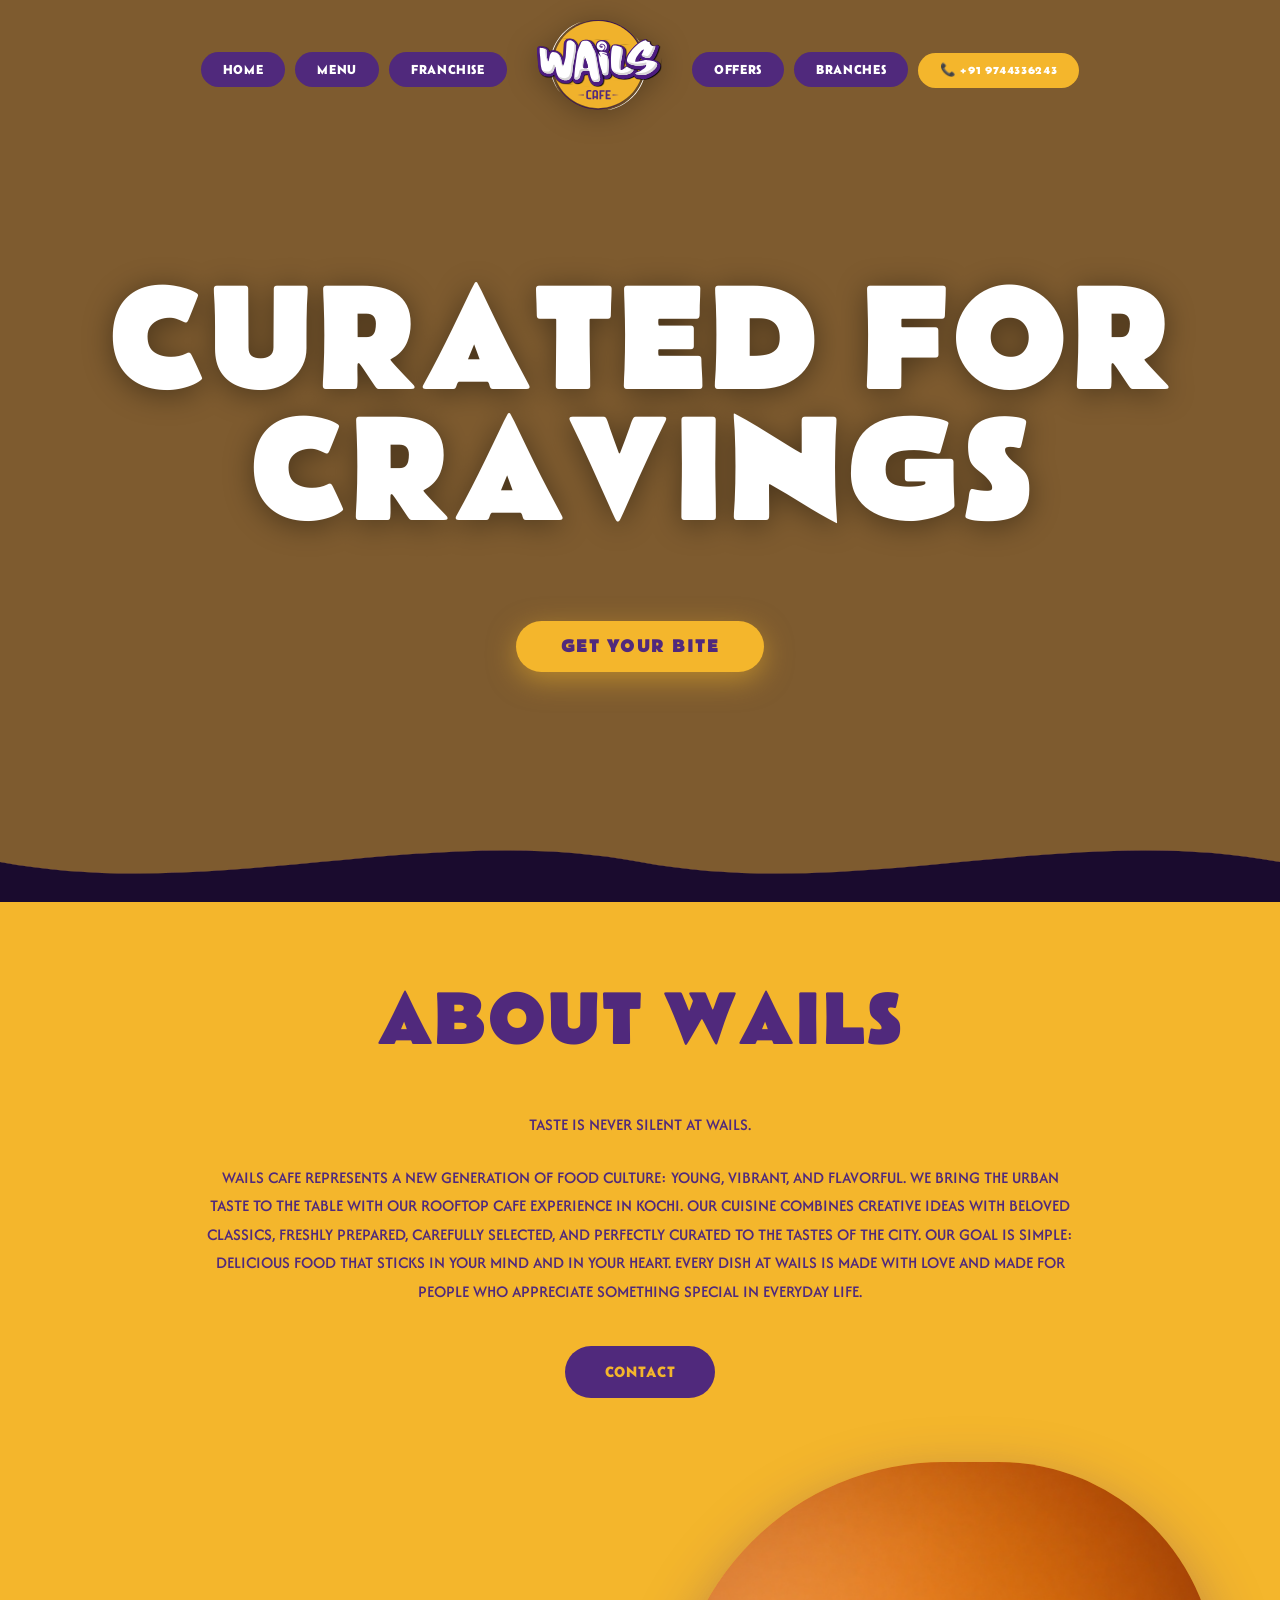
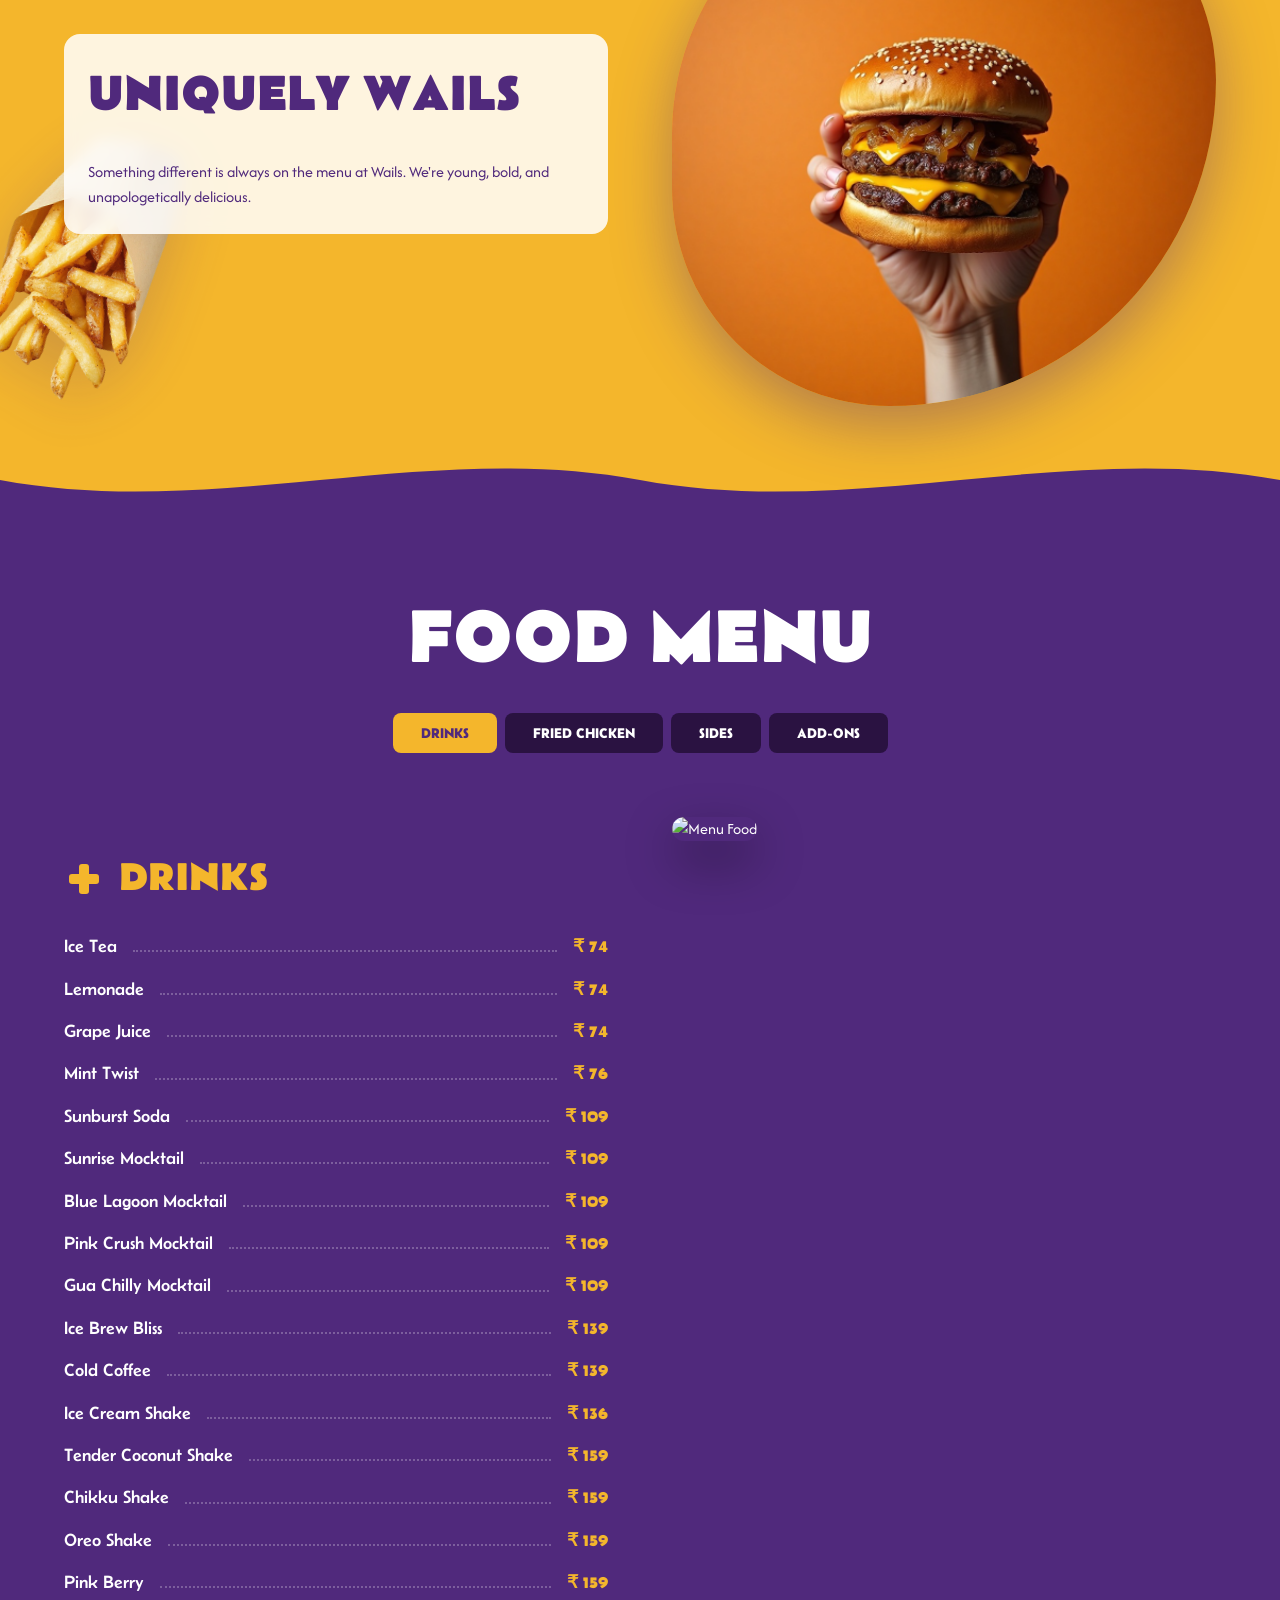
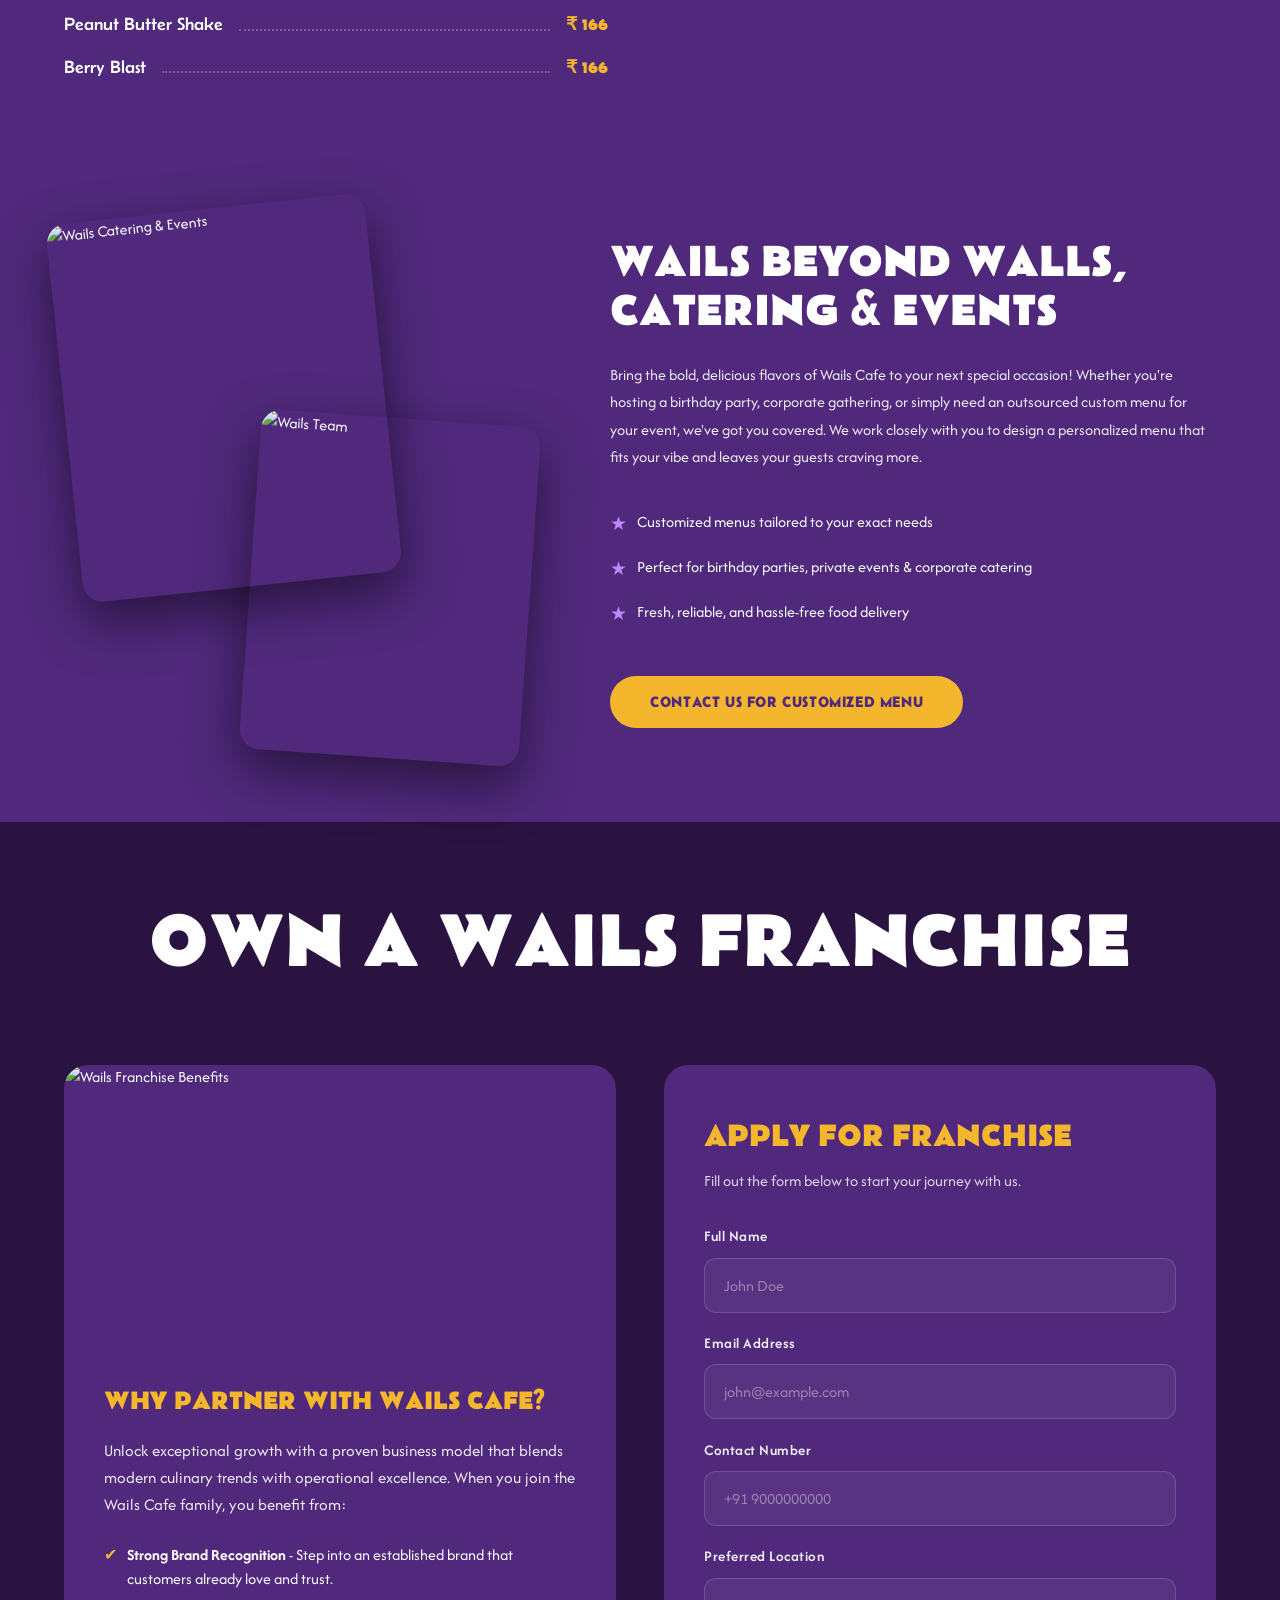
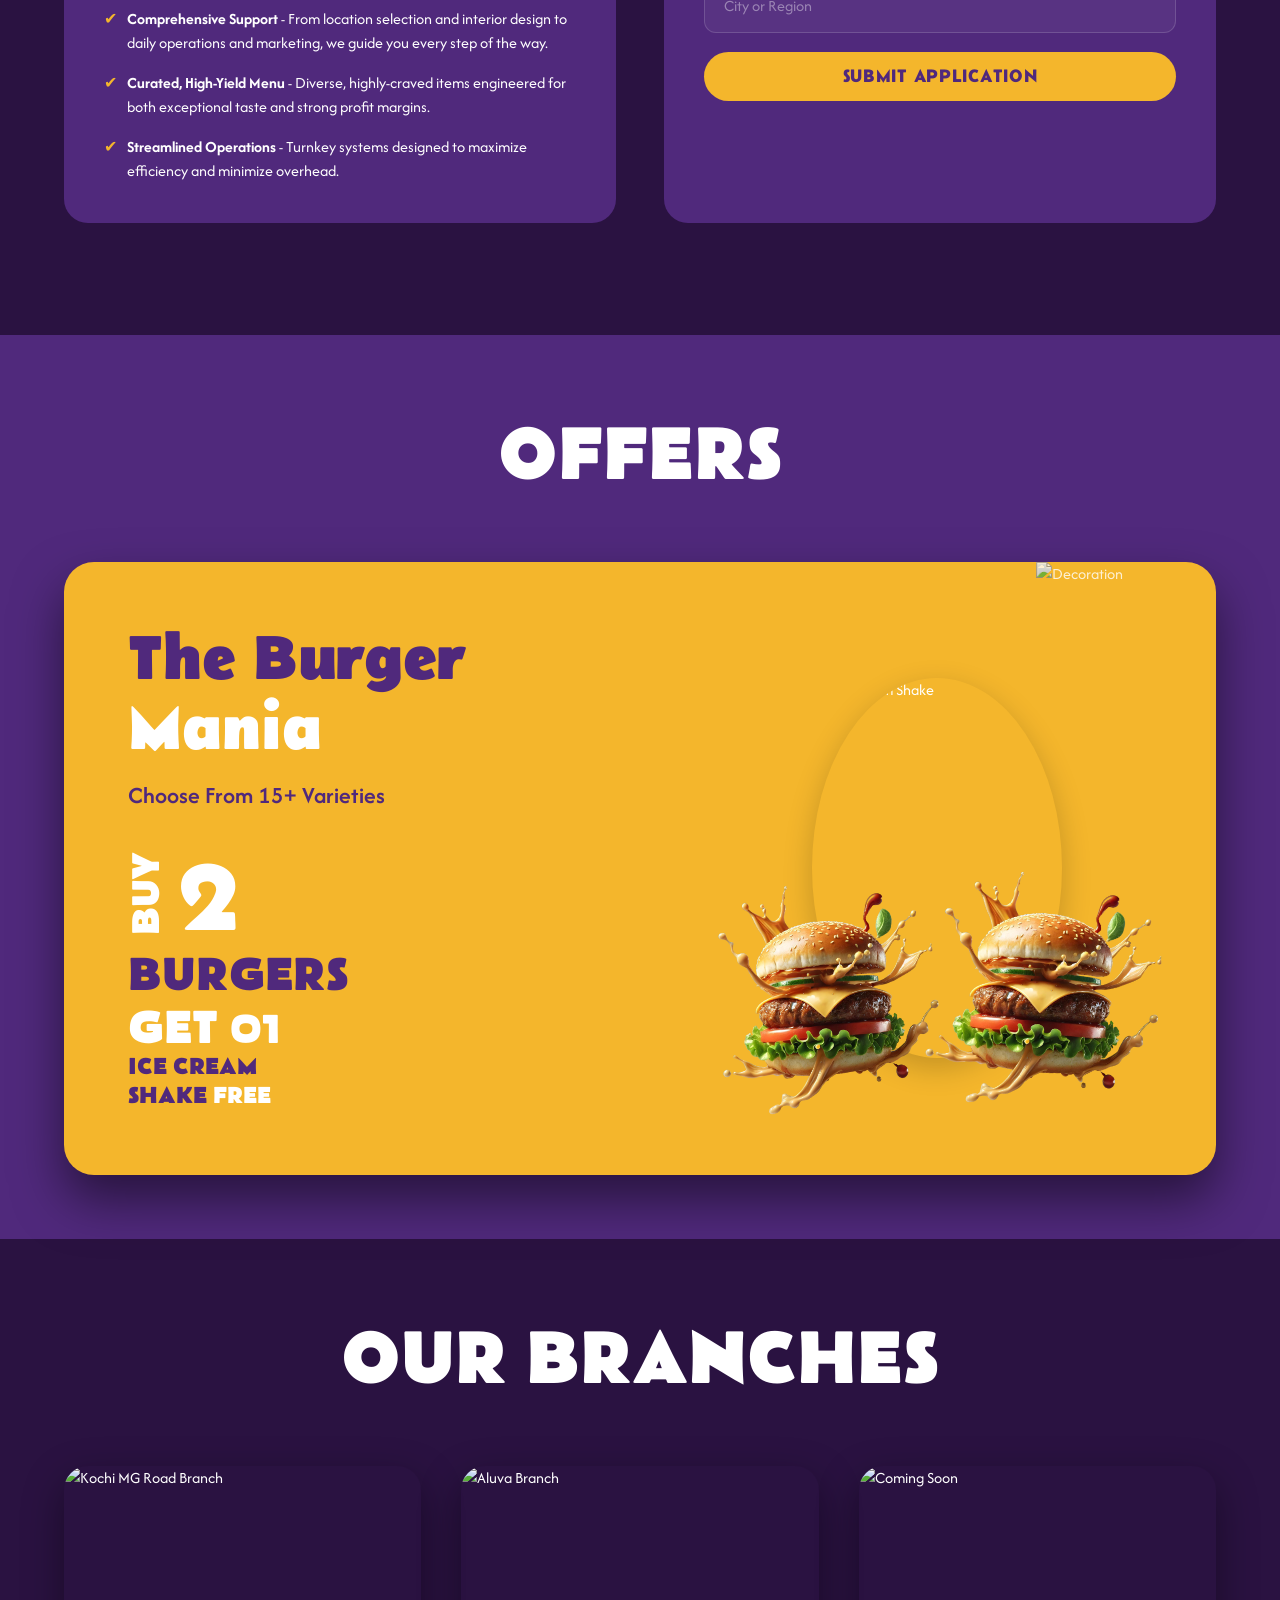
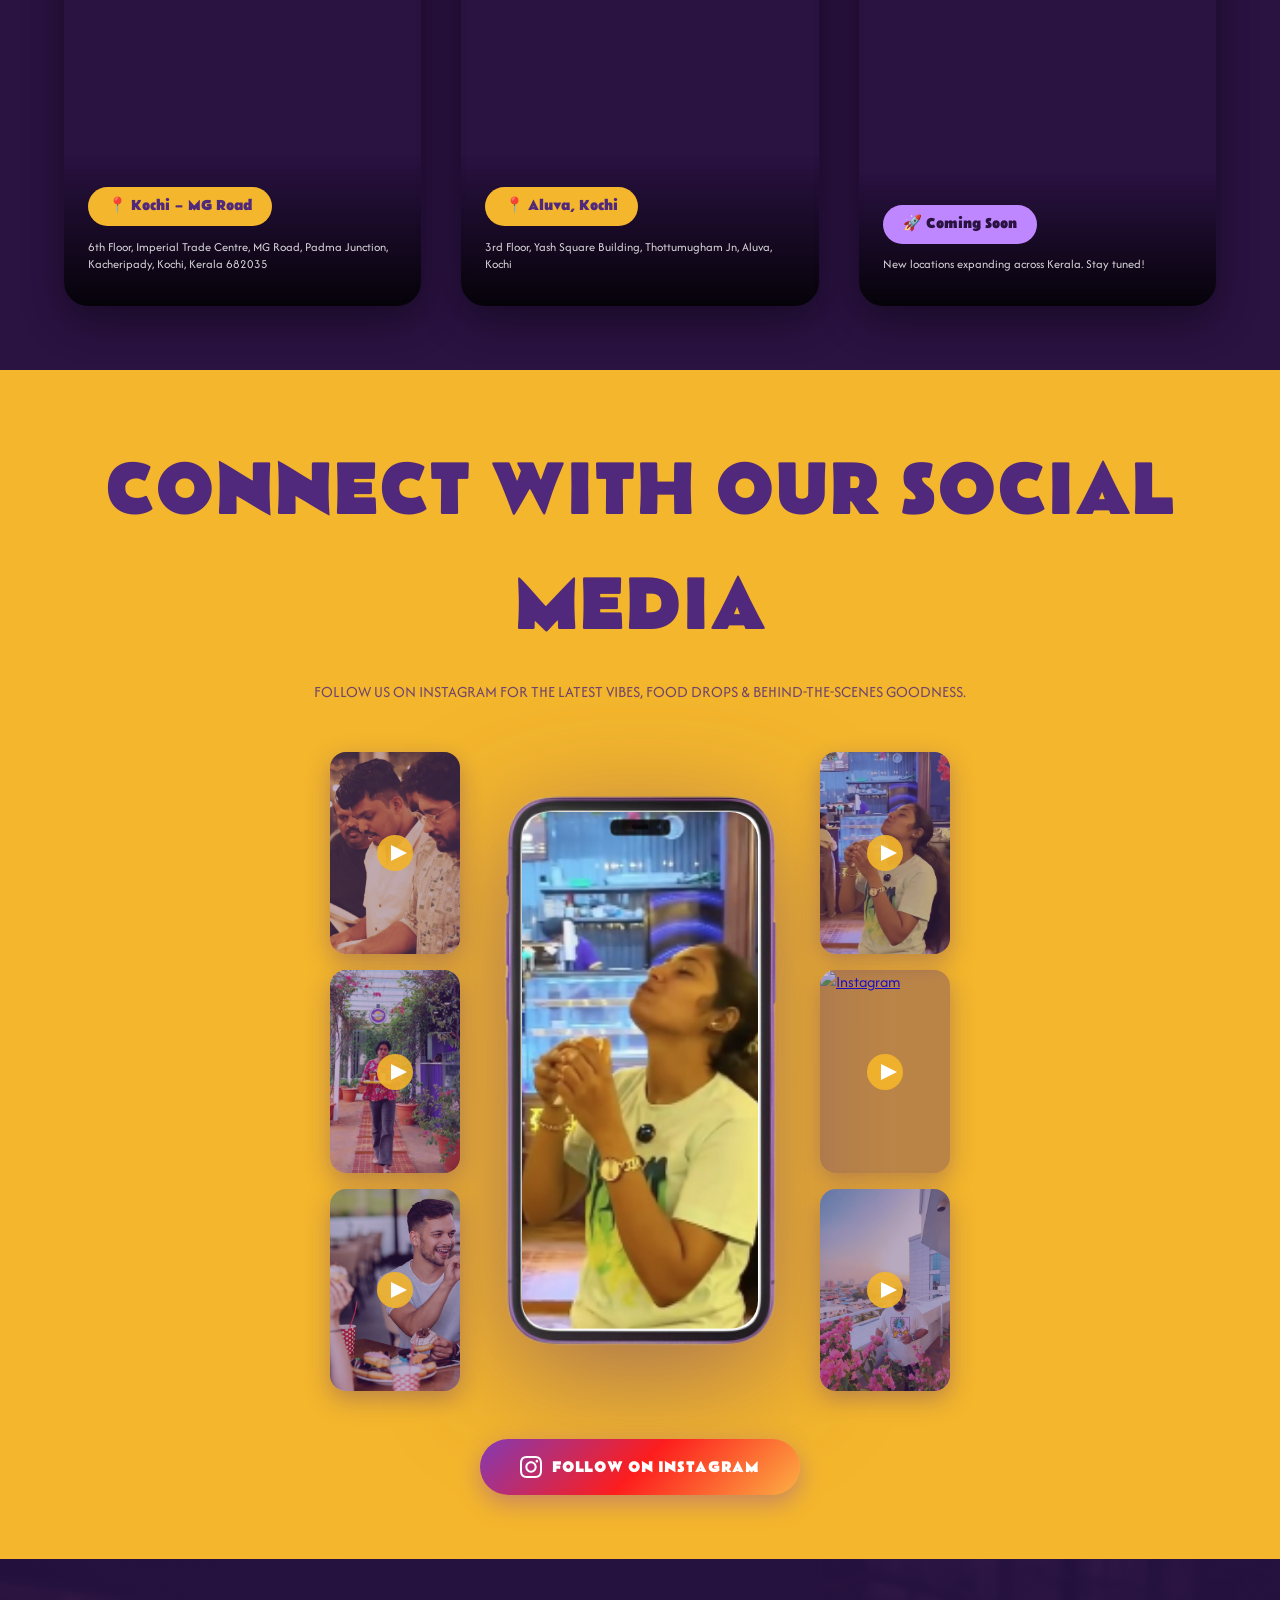
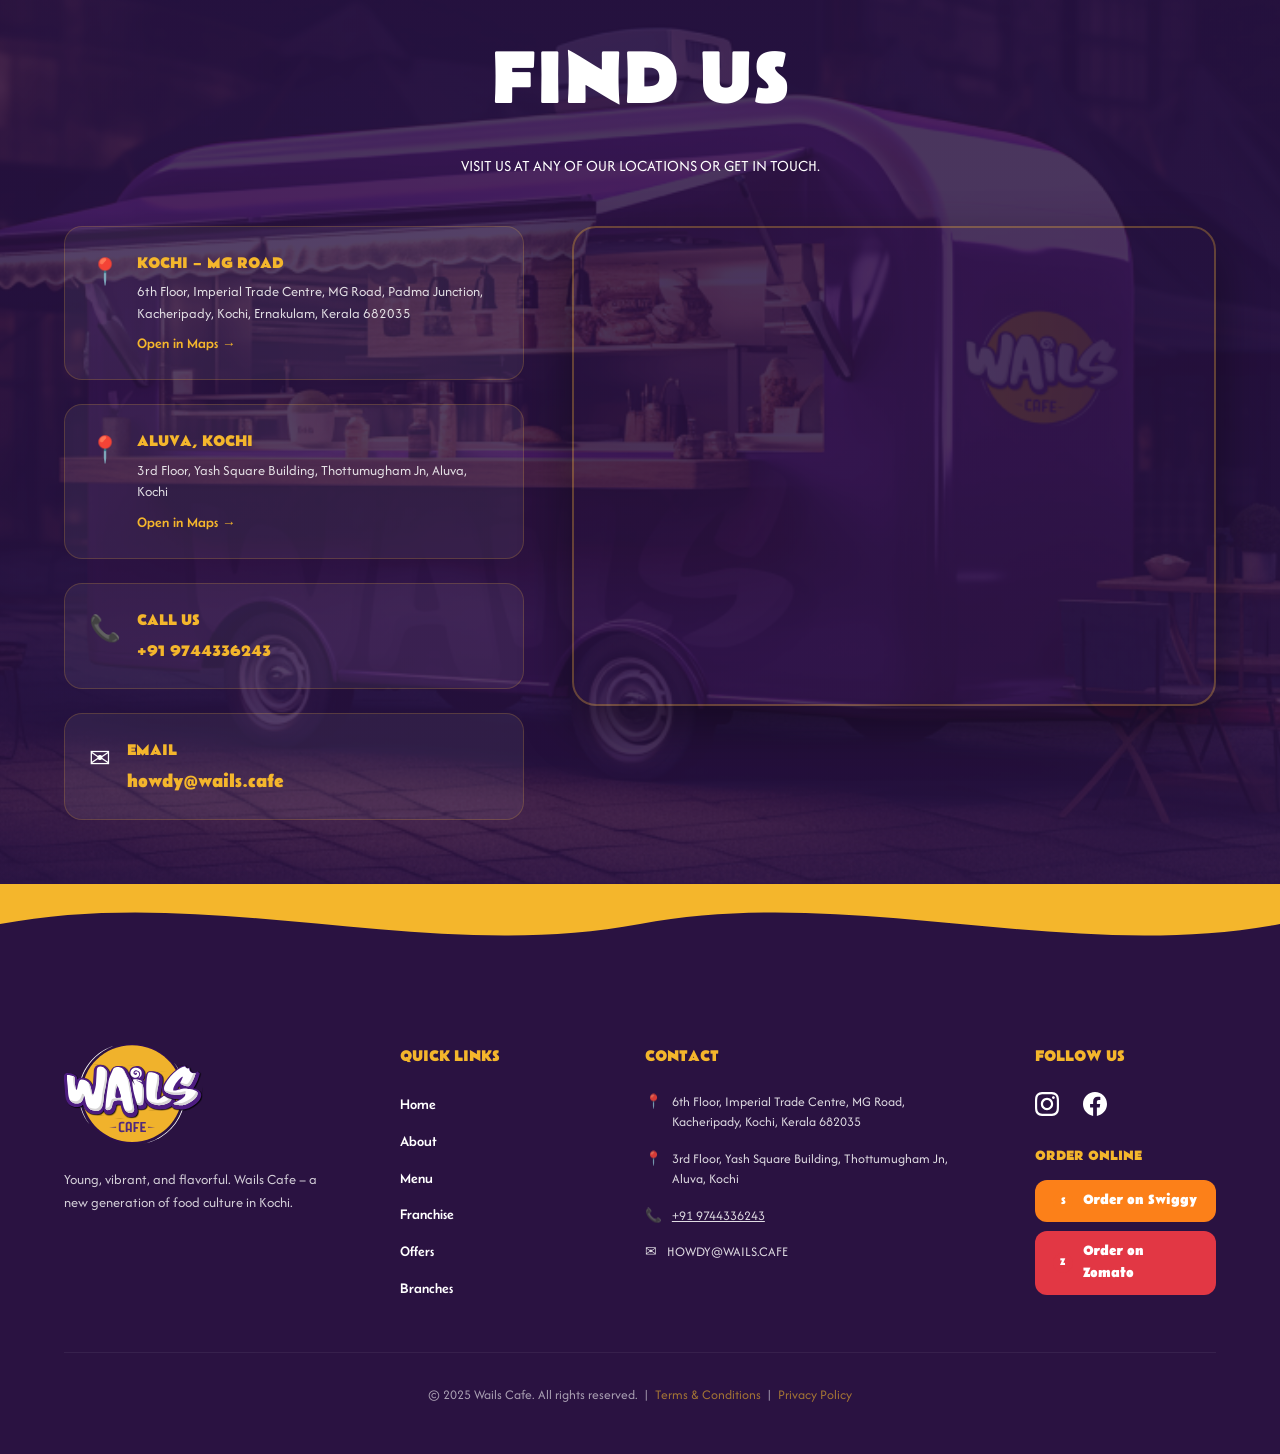
==== index.html @ 80831507 "Change Offers Menu title to Offers (fixed: removed zip)" ====
<!DOCTYPE html>
<html lang="en">
<head>
<meta charset="UTF-8">
<meta name="viewport" content="width=device-width, initial-scale=1.0">
<title>Wails Cafe – Curated For Cravings</title>
<meta name="description" content="Wails Cafe – a new generation of food culture. Young, vibrant, and flavorful rooftop cafe experience in Kochi.">
<link rel="preconnect" href="https://fonts.googleapis.com">
<link rel="preconnect" href="https://fonts.gstatic.com" crossorigin>
<link href="https://fonts.googleapis.com/css2?family=Belanosima:wght@400;600;700&family=Afacad:ital,wght@0,400..700;1,400..700&display=swap" rel="stylesheet">
<link rel="icon" type="image/svg+xml" href="assets/logo.svg">
<link rel="stylesheet" href="style.css">
</head>
<body>

<!-- PAGE LOADER -->
<div id="page-loader" class="page-loader">
  <div class="loader-inner">
    <img src="assets/logo.svg" alt="Wails Cafe" class="loader-logo">
    <div class="loader-bar"><div class="loader-fill"></div></div>
  </div>
</div>

<!-- ORDER POPUP MODAL -->
<div id="order-popup" class="order-popup-overlay" role="dialog" aria-modal="true" aria-label="Choose delivery platform">
  <div class="order-popup-box">
    <button class="popup-close" id="popup-close-btn" aria-label="Close">&times;</button>
    <img src="assets/logo.svg" alt="Wails Cafe" class="popup-logo">
    <h2 class="popup-title">Order Online</h2>
    <p class="popup-sub">Choose your preferred delivery platform</p>
    <div class="popup-btns">
      <a href="https://www.swiggy.com/city/kochi/wails-cafe-kaloor-mg-road-rest1060793" target="_blank" rel="noopener" class="popup-platform swiggy" id="popup-swiggy">
        <svg viewBox="0 0 120 40" width="120" height="40"><rect width="120" height="40" rx="8" fill="#FC8019"/><text x="50%" y="50%" dominant-baseline="middle" text-anchor="middle" fill="white" font-family="Arial Black,sans-serif" font-size="16" font-weight="900">swiggy</text></svg>
        <span>Order on Swiggy</span>
      </a>
      <a href="https://www.zomato.com/kochi/wails-cafe-ernakulam-city" target="_blank" rel="noopener" class="popup-platform zomato" id="popup-zomato">
        <svg viewBox="0 0 120 40" width="120" height="40"><rect width="120" height="40" rx="8" fill="#E23744"/><text x="50%" y="50%" dominant-baseline="middle" text-anchor="middle" fill="white" font-family="Arial Black,sans-serif" font-size="16" font-weight="900">zomato</text></svg>
        <span>Order on Zomato</span>
      </a>
    </div>
  </div>
</div>


<!-- HEADER -->
<header id="header">
  <nav>
    <!-- DESKTOP NAV -->
    <ul class="nav-links nav-left">
      <li><a href="#home">HOME</a></li>
      <li><a href="#menu">MENU</a></li>
      <li><a href="#franchise">FRANCHISE</a></li>
    </ul>
    <div class="logo-container">
      <a href="#home"><img src="assets/logo.svg" alt="Wails Cafe Logo"></a>
    </div>
    <ul class="nav-links nav-right">
      <li><a href="#offers">OFFERS</a></li>
      <li><a href="#branches">BRANCHES</a></li>
      <li><a href="tel:+919744336243" class="nav-phone" id="nav-phone-link">📞 +91 9744336243</a></li>
    </ul>
    <!-- MOBILE HAMBURGER -->
    <button class="ham-btn" id="ham-btn" aria-label="Toggle Menu" aria-expanded="false">
      <span></span><span></span><span></span>
    </button>
  </nav>
  <!-- MOBILE MENU DRAWER -->
  <div class="mobile-menu" id="mobile-menu">
    <a href="#home" class="mob-link">HOME</a>
    <a href="#menu" class="mob-link">MENU</a>
    <a href="#franchise" class="mob-link">FRANCHISE</a>
    <a href="#offers" class="mob-link">OFFERS</a>
    <a href="#branches" class="mob-link">BRANCHES</a>
    <a href="#contact" class="mob-link">CONTACT</a>
    <a href="tel:+919744336243" class="mob-link mob-phone">📞 +91 9744336243</a>
  </div>
</header>

<!-- HERO -->
<section class="hero" id="home">
  <video class="hero-video" autoplay muted loop playsinline preload="auto">
    <source src="assets/wails banner web size out.mp4" type="video/mp4">
  </video>
  <div class="hero-overlay"></div>
  <div class="hero-content">
    <h1 class="hero-title anim-title">CURATED FOR<br>CRAVINGS</h1>
    <button class="hero-cta-btn" id="hero-order-btn" aria-label="Order Now">GET YOUR BITE</button>
  </div>
  <div class="wave-divider-bottom">
    <svg viewBox="0 0 1920 120" xmlns="http://www.w3.org/2000/svg" preserveAspectRatio="none">
      <path d="M0,60 C320,120 640,0 960,60 C1280,120 1600,0 1920,60 L1920,120 L0,120 Z" fill="#f4b62c"/>
    </svg>
  </div>
</section>

<!-- ABOUT -->
<section class="about" id="about">

  <!-- floating food shapes -->
  <img src="assets/fa9d7fa6fc9750ed3940b5cd54e09769f1397997.png" alt="" class="about-float-shape about-float-left" aria-hidden="true">
  <img src="assets/f123e1dbc118c6918ec2ec7d0fb3096f7d979734.png" alt="" class="about-float-shape about-float-right" aria-hidden="true">
  <div class="about-inner">
    <div class="about-content reveal">
      <h2>ABOUT WAILS</h2>
      <p>Taste is never silent at Wails.</p>
      <p>Wails Cafe represents a new generation of food culture: young, vibrant, and flavorful. We bring the urban taste to the table with our rooftop cafe experience in Kochi. Our cuisine combines creative ideas with beloved classics, freshly prepared, carefully selected, and perfectly curated to the tastes of the city. Our goal is simple: delicious food that sticks in your mind and in your heart. Every dish at Wails is made with love and made for people who appreciate something special in everyday life.</p>
      <a href="tel:+919744336243" class="btn btn-dive">CONTACT</a>
    </div>
  </div>
  <div class="uniquely-wails reveal">
    <div class="uniquely-inner">
      <div class="uniquely-text">
        <h3>UNIQUELY WAILS</h3>
        <p>Something different is always on the menu at Wails. We're young, bold, and unapologetically delicious.</p>
      </div>
      <div class="blob-image-container">
        <img src="assets/f75eec43c9005a29b4a7d2fc8c0e862e903956cd.png" alt="Wails Team">
      </div>
    </div>
  </div>
  <div class="wave-divider-bottom">
    <svg viewBox="0 0 1920 120" xmlns="http://www.w3.org/2000/svg" preserveAspectRatio="none">
      <path d="M0,60 C320,120 640,0 960,60 C1280,120 1600,0 1920,60 L1920,120 L0,120 Z" fill="#50297C"/>
    </svg>
  </div>
</section>

<!-- FOOD MENU -->
<section class="food-menu" id="menu">
  <div class="container">
    <h2 class="section-title reveal anim-title">Food Menu</h2>
    <div class="menu-tabs reveal">
      <button class="tab-btn active" data-category="drinks" id="tab-drinks">Drinks</button>
      <button class="tab-btn" data-category="fried_chicken" id="tab-fried_chicken">Fried Chicken</button>
      <button class="tab-btn" data-category="sides" id="tab-sides">Sides</button>
      <button class="tab-btn" data-category="addons" id="tab-addons">Add-ons</button>
    </div>
    <div class="menu-content">
      <div class="menu-left">
        <div class="category-header">
          <div class="star-cross-icon">
            <span class="star-h"></span>
            <span class="star-v"></span>
          </div>
          <h3 id="current-category">DRINKS</h3>
        </div>
        <div class="menu-items" id="menu-items" style="transition: opacity 0.3s, transform 0.3s;"></div>
      </div>
      <div class="menu-visual reveal">
        <img src="assets/40e328e9cbc4fecdd2e74e251b751ed1c72cb17e.png" alt="Menu Food" id="menu-category-img">
      </div>
    </div>
  </div>
  <div class="wave-divider-bottom">
    <svg viewBox="0 0 1920 120" xmlns="http://www.w3.org/2000/svg" preserveAspectRatio="none">
      <path d="M0,60 C320,120 640,0 960,60 C1280,120 1600,0 1920,60 L1920,120 L0,120 Z" fill="#50297C"/>
    </svg>
  </div>
</section>

<!-- BEYOND WAILS -->
<section class="beyond-wails" id="beyond">
  <div class="container">
    <div class="beyond-layout reveal">
      <div class="beyond-images">
        <img src="assets/kakkanad.jpeg" alt="Wails Catering & Events" class="beyond-img-1" style="object-fit: cover; border-radius: 20px;">
        <img src="assets/1.jpeg" alt="Wails Team" class="beyond-img-2" style="object-fit: cover; border-radius: 20px;">
      </div>
      <div class="beyond-text">
        <h2>WAILS BEYOND WALLS,<br>CATERING & EVENTS</h2>
        <p>Bring the bold, delicious flavors of Wails Cafe to your next special occasion! Whether you're hosting a birthday party, corporate gathering, or simply need an outsourced custom menu for your event, we've got you covered. We work closely with you to design a personalized menu that fits your vibe and leaves your guests craving more.</p>
        <ul class="beyond-list">
          <li><span class="bullet-star">★</span> Customized menus tailored to your exact needs</li>
          <li><span class="bullet-star">★</span> Perfect for birthday parties, private events &amp; corporate catering</li>
          <li><span class="bullet-star">★</span> Fresh, reliable, and hassle-free food delivery</li>
        </ul>
        <a href="tel:+919744336243" class="btn btn-yellow" id="contact-btn">CONTACT US FOR CUSTOMIZED MENU</a>
      </div>
      </div>
    </div>
  </div>
  <div class="wave-divider-bottom">
    <svg viewBox="0 0 1920 120" xmlns="http://www.w3.org/2000/svg" preserveAspectRatio="none">
      <path d="M0,60 C320,120 640,0 960,60 C1280,120 1600,0 1920,60 L1920,120 L0,120 Z" fill="#1A0B2E"/>
    </svg>
  </div>
</section>

<!-- FRANCHISE -->
<section class="franchise" id="franchise">
  <div class="container">
    <h2 class="section-title reveal anim-title">OWN A WAILS FRANCHISE</h2>
    <div class="franchise-grid reveal">
      <!-- Left side: Benefits Card -->
      <div class="franchise-card" style="height: 100%; display: flex; flex-direction: column;">
        <div class="card-img" style="height: 280px; flex-shrink: 0;">
          <img src="assets/36791cc1c7db0277a3f8a36fda8b6b2b5441d40d.png" alt="Wails Franchise Benefits" style="height: 100%;">
        </div>
        <div class="card-info" style="padding: 2.5rem; flex-grow: 1;">
          <h4 style="font-size: 1.6rem; margin-bottom: 1.2rem; line-height: 1.3;">Why Partner With Wails Cafe?</h4>
          <p style="font-size: 1.05rem; margin-bottom: 1.5rem; opacity: 0.9;">Unlock exceptional growth with a proven business model that blends modern culinary trends with operational excellence. When you join the Wails Cafe family, you benefit from:</p>
          <ul style="list-style: none; padding: 0; display: flex; flex-direction: column; gap: 1rem;">
            <li style="display: flex; gap: 10px; align-items: flex-start;"><span style="color: var(--accent-yellow);">✔</span> <span><strong>Strong Brand Recognition</strong> - Step into an established brand that customers already love and trust.</span></li>
            <li style="display: flex; gap: 10px; align-items: flex-start;"><span style="color: var(--accent-yellow);">✔</span> <span><strong>Comprehensive Support</strong> - From location selection and interior design to daily operations and marketing, we guide you every step of the way.</span></li>
            <li style="display: flex; gap: 10px; align-items: flex-start;"><span style="color: var(--accent-yellow);">✔</span> <span><strong>Curated, High-Yield Menu</strong> - Diverse, highly-craved items engineered for both exceptional taste and strong profit margins.</span></li>
            <li style="display: flex; gap: 10px; align-items: flex-start;"><span style="color: var(--accent-yellow);">✔</span> <span><strong>Streamlined Operations</strong> - Turnkey systems designed to maximize efficiency and minimize overhead.</span></li>
          </ul>
        </div>
      </div>

      <!-- Right side: Franchise Form -->
      <div class="franchise-form">
        <h3>Apply For Franchise</h3>
        <p style="opacity: 0.8; margin-bottom: 2rem; font-size: 1rem; line-height: 1.5;">Fill out the form below to start your journey with us.</p>
        <div id="form-success-msg" style="display: none; background: rgba(46, 213, 115, 0.1); border: 1px solid #2ed573; color: #2ed573; padding: 1rem; border-radius: 12px; margin-bottom: 1.5rem; text-align: center;">
          <strong>Thanks!</strong> Your application has been submitted successfully. We'll be in touch soon.
        </div>
        <form id="franchise-application-form" action="https://formsubmit.co/ajax/howdy@wails.cafe" method="POST">
          <input type="hidden" name="_captcha" value="false">
          <div class="form-group">
            <label for="fname">Full Name</label>
            <input type="text" id="fname" name="name" class="form-control" placeholder="John Doe" required>
          </div>
          <div class="form-group">
            <label for="femail">Email Address</label>
            <input type="email" id="femail" name="email" class="form-control" placeholder="john@example.com" required>
          </div>
          <div class="form-group">
            <label for="fphone">Contact Number</label>
            <input type="tel" id="fphone" name="phone" class="form-control" placeholder="+91 9000000000" required>
          </div>
          <div class="form-group">
            <label for="flocation">Preferred Location</label>
            <input type="text" id="flocation" name="location" class="form-control" placeholder="City or Region" required>
          </div>
          <button type="submit" class="btn btn-yellow form-submit" style="display:flex; justify-content:center; align-items:center; gap:10px;">
            <span class="btn-text">Submit Application</span>
            <svg class="btn-spinner" style="display: none; width: 20px; height: 20px; animation: spin 1s linear infinite;" xmlns="http://www.w3.org/2000/svg" fill="none" viewBox="0 0 24 24"><circle class="opacity-25" cx="12" cy="12" r="10" stroke="currentColor" stroke-width="4"></circle><path class="opacity-75" fill="currentColor" d="M4 12a8 8 0 018-8V0C5.373 0 0 5.373 0 12h4zm2 5.291A7.962 7.962 0 014 12H0c0 3.042 1.135 5.824 3 7.938l3-2.647z"></path></svg>
          </button>
        </form>
      </div>
    </div>
  </div>
  <div class="wave-divider-bottom">
    <svg viewBox="0 0 1920 120" xmlns="http://www.w3.org/2000/svg" preserveAspectRatio="none">
      <path d="M0,60 C320,120 640,0 960,60 C1280,120 1600,0 1920,60 L1920,120 L0,120 Z" fill="#50297C"/>
    </svg>
  </div>
</section>


<!-- OFFERS MENU -->
<section class="events" id="offers">
  <div class="container">
    <h2 class="section-title reveal anim-title">Offers</h2>
    <div class="offer-banner reveal">
      <div class="offer-banner-content">
        <div class="offer-header">
          <h3 class="offer-title">The Burger<br><span style="color: white;">Mania</span></h3>
          <p class="offer-subtitle">Choose From 15+ Varieties</p>
        </div>
        
        <div class="offer-promo">
          <div class="promo-buy-wrap">
            <div class="buy-text-container">BUY</div>
            <div class="buy-number">2</div>
          </div>
          <div class="promo-burgers">BURGERS</div>
          <div class="promo-get">GET 01</div>
          <div class="promo-free">ICE CREAM<br>SHAKE <span>FREE</span></div>
        </div>
      </div>
      
      <img src="assets/9aa3dfea78e8701b0519fe9a4a9a80f4d6393461.png" alt="Decoration" class="offer-decoration">
      <div class="offer-images">
        <div class="shake-container">
          <img src="assets/milkshake.png" alt="Ice Cream Shake" class="offer-shake">
        </div>
        <img src="assets/burger.png" alt="Delicious Burger" class="offer-burger-1">
        <img src="assets/burger.png" alt="Spicy Burger" class="offer-burger-2">
      </div>
    </div>
  </div>
  <div class="wave-divider-bottom">
    <svg viewBox="0 0 1920 120" xmlns="http://www.w3.org/2000/svg" preserveAspectRatio="none">
      <path d="M0,60 C320,120 640,0 960,60 C1280,120 1600,0 1920,60 L1920,120 L0,120 Z" fill="#1A0B2E"/>
    </svg>
  </div>
</section>

<!-- BRANCHES -->
<section class="branches" id="branches">
  <div class="container">
    <h2 class="section-title reveal anim-title">OUR BRANCHES</h2>
    <div class="branches-grid reveal">
      <div class="branch-card">
        <img src="assets/2.jpeg" alt="Kochi MG Road Branch">
        <div class="branch-overlay">
          <div class="branch-tag"><span class="pin-icon">📍</span> Kochi – MG Road</div>
          <p class="branch-addr">6th Floor, Imperial Trade Centre, MG Road, Padma Junction, Kacheripady, Kochi, Kerala 682035</p>
        </div>
      </div>
      <div class="branch-card">
        <img src="assets/kakkand.jpeg" alt="Aluva Branch">
        <div class="branch-overlay">
          <div class="branch-tag"><span class="pin-icon">📍</span> Aluva, Kochi</div>
          <p class="branch-addr">3rd Floor, Yash Square Building, Thottumugham Jn, Aluva, Kochi</p>
        </div>
      </div>
      <div class="branch-card">
        <img src="assets/coming_soon_branch.png" alt="Coming Soon">
        <div class="branch-overlay">
          <div class="branch-tag coming">🚀 Coming Soon</div>
          <p class="branch-addr">New locations expanding across Kerala. Stay tuned!</p>
        </div>
      </div>
    </div>
  </div>
  <div class="wave-divider-bottom">
    <svg viewBox="0 0 1920 120" xmlns="http://www.w3.org/2000/svg" preserveAspectRatio="none">
      <path d="M0,60 C320,120 640,0 960,60 C1280,120 1600,0 1920,60 L1920,120 L0,120 Z" fill="#f4b62c"/>
    </svg>
  </div>
</section>



<!-- SOCIAL MEDIA -->
<section class="social-media social-media-yellow">
  <div class="container">
    <h2 class="section-title reveal anim-title" style="color:var(--primary-purple);">CONNECT WITH OUR SOCIAL MEDIA</h2>
    <p class="section-subtitle reveal" style="color:var(--primary-purple);opacity:0.8;">Follow us on Instagram for the latest vibes, food drops &amp; behind-the-scenes goodness.</p>

    <!-- MOBILE MOCKUP DISPLAY -->
    <div class="phone-showcase reveal">
      <!-- Scrolling strip left -->
      <div class="phone-side-strip phone-left-strip">
        <a href="https://www.instagram.com/wails.cafe/" target="_blank" rel="noopener" class="side-insta-card">
          <img src="assets/f67ce50319514fb218e4dd5206212a330f81d070.png" alt="Instagram">
          <div class="side-play"><svg viewBox="0 0 40 40"><circle cx="20" cy="20" r="18" fill="rgba(244,182,44,0.9)"/><polygon points="16,12 32,20 16,28" fill="white"/></svg></div>
        </a>
        <a href="https://www.instagram.com/wails.cafe/" target="_blank" rel="noopener" class="side-insta-card">
          <img src="assets/e63c52b1b37ad6423b4ce78f46e2395f38996508.png" alt="Instagram">
          <div class="side-play"><svg viewBox="0 0 40 40"><circle cx="20" cy="20" r="18" fill="rgba(244,182,44,0.9)"/><polygon points="16,12 32,20 16,28" fill="white"/></svg></div>
        </a>
        <a href="https://www.instagram.com/wails.cafe/" target="_blank" rel="noopener" class="side-insta-card">
          <img src="assets/e55f7f6347f08f01140284c96587094812941cd2.png" alt="Instagram">
          <div class="side-play"><svg viewBox="0 0 40 40"><circle cx="20" cy="20" r="18" fill="rgba(244,182,44,0.9)"/><polygon points="16,12 32,20 16,28" fill="white"/></svg></div>
        </a>
      </div>

      <!-- Center phone mockup -->
      <div class="phone-mockup-wrap">
        <div class="phone-frame">
          <img src="assets/mobile.png" alt="Phone frame" class="phone-frame-img">
          <div class="phone-screen">
            <div class="phone-scroll-track" id="phone-scroll-track">
              <a href="https://www.instagram.com/wails.cafe/" target="_blank" rel="noopener" class="phone-slide">
                <img src="assets/f67ce50319514fb218e4dd5206212a330f81d070.png" alt="Wails Instagram">
              </a>
              <a href="https://www.instagram.com/wails.cafe/" target="_blank" rel="noopener" class="phone-slide">
                <img src="assets/f57a9bafd21bfbfac7a6a9d70fc653e37e9262b4.png" alt="Wails Instagram">
              </a>
              <a href="https://www.instagram.com/wails.cafe/" target="_blank" rel="noopener" class="phone-slide">
                <img src="assets/f6a248e295a8af038854806972d288a1f985f94a.png" alt="Wails Instagram">
              </a>
              <a href="https://www.instagram.com/wails.cafe/" target="_blank" rel="noopener" class="phone-slide">
                <img src="assets/eedbc40a2aef36b39568ba06fa0d3801fa7898b5.png" alt="Wails Instagram">
              </a>
              <a href="https://www.instagram.com/wails.cafe/" target="_blank" rel="noopener" class="phone-slide">
                <img src="assets/eaf97598453b652f1b18be4c7af62b8d1712e806.png" alt="Wails Instagram">
              </a>
            </div>
          </div>
        </div>
      </div>

      <!-- Scrolling strip right -->
      <div class="phone-side-strip phone-right-strip">
        <a href="https://www.instagram.com/wails.cafe/" target="_blank" rel="noopener" class="side-insta-card">
          <img src="assets/f57a9bafd21bfbfac7a6a9d70fc653e37e9262b4.png" alt="Instagram">
          <div class="side-play"><svg viewBox="0 0 40 40"><circle cx="20" cy="20" r="18" fill="rgba(244,182,44,0.9)"/><polygon points="16,12 32,20 16,28" fill="white"/></svg></div>
        </a>
        <a href="https://www.instagram.com/wails.cafe/" target="_blank" rel="noopener" class="side-insta-card">
          <img src="assets/e1d6c1c804a5c907b01e26adb9673e56a5d383de.png" alt="Instagram">
          <div class="side-play"><svg viewBox="0 0 40 40"><circle cx="20" cy="20" r="18" fill="rgba(244,182,44,0.9)"/><polygon points="16,12 32,20 16,28" fill="white"/></svg></div>
        </a>
        <a href="https://www.instagram.com/wails.cafe/" target="_blank" rel="noopener" class="side-insta-card">
          <img src="assets/eedbc40a2aef36b39568ba06fa0d3801fa7898b5.png" alt="Instagram">
          <div class="side-play"><svg viewBox="0 0 40 40"><circle cx="20" cy="20" r="18" fill="rgba(244,182,44,0.9)"/><polygon points="16,12 32,20 16,28" fill="white"/></svg></div>
        </a>
      </div>
    </div>

    <div class="social-cta reveal">
      <a href="https://www.instagram.com/wails.cafe/" target="_blank" rel="noopener" class="btn btn-insta" id="connect-btn">
        <svg width="22" height="22" viewBox="0 0 24 24" fill="currentColor"><path d="M12 2.163c3.204 0 3.584.012 4.85.07 3.252.148 4.771 1.691 4.919 4.919.058 1.265.069 1.645.069 4.849 0 3.205-.012 3.584-.069 4.849-.149 3.225-1.664 4.771-4.919 4.919-1.266.058-1.644.07-4.85.07-3.204 0-3.584-.012-4.849-.07-3.26-.149-4.771-1.699-4.919-4.92-.058-1.265-.07-1.644-.07-4.849 0-3.204.013-3.583.07-4.849.149-3.227 1.664-4.771 4.919-4.919 1.266-.057 1.645-.069 4.849-.069zm0-2.163c-3.259 0-3.667.014-4.947.072-4.358.2-6.78 2.618-6.98 6.98-.059 1.281-.073 1.689-.073 4.948 0 3.259.014 3.668.072 4.948.2 4.358 2.618 6.78 6.98 6.98 1.281.058 1.689.072 4.948.072 3.259 0 3.668-.014 4.948-.072 4.354-.2 6.782-2.618 6.979-6.98.059-1.28.073-1.689.073-4.948 0-3.259-.014-3.667-.072-4.947-.196-4.354-2.617-6.78-6.979-6.98-1.281-.059-1.69-.073-4.949-.073zm0 5.838c-3.403 0-6.162 2.759-6.162 6.162s2.759 6.163 6.162 6.163 6.162-2.759 6.162-6.163c0-3.403-2.759-6.162-6.162-6.162zm0 10.162c-2.209 0-4-1.79-4-4 0-2.209 1.791-4 4-4s4 1.791 4 4c0 2.21-1.791 4-4 4zm6.406-11.845c-.796 0-1.441.645-1.441 1.44s.645 1.44 1.441 1.44c.795 0 1.439-.645 1.439-1.44s-.644-1.44-1.439-1.44z"/></svg>
        Follow on Instagram
      </a>
    </div>
  </div>
  <div class="wave-divider-bottom">
    <svg viewBox="0 0 1920 120" xmlns="http://www.w3.org/2000/svg" preserveAspectRatio="none">
      <path d="M0,60 C320,120 640,0 960,60 C1280,120 1600,0 1920,60 L1920,120 L0,120 Z" fill="#1A0B2E"/>
    </svg>
  </div>
</section>

<!-- CONTACT -->
<section class="contact-section" id="contact">
  <div class="container">
    <h2 class="section-title reveal anim-title">Find Us</h2>
    <p class="section-subtitle reveal">Visit us at any of our locations or get in touch.</p>
    <div class="contact-layout reveal">
      <div class="contact-addresses">
        <div class="address-card" onclick="document.getElementById('location-iframe').src='https://www.google.com/maps/embed?pb=!1m18!1m12!1m3!1d3929.0!2d76.2673!3d9.9816!2m3!1f0!2f0!3f0!3m2!1i1024!2i768!4f13.1!3m3!1m2!1s0x3b080d514abec6bf%3A0x780d86b7fdde5a2e!2sImperial%20Trade%20Centre!5e0!3m2!1sen!2sin!4v1'" style="cursor: pointer;">
          <div class="address-icon">📍</div>
          <div>
            <h4>Kochi – MG Road</h4>
            <p>6th Floor, Imperial Trade Centre, MG Road, Padma Junction, Kacheripady, Kochi, Ernakulam, Kerala 682035</p>
            <a href="https://maps.google.com/?q=Imperial+Trade+Centre+MG+Road+Kochi" target="_blank" rel="noopener" class="map-link" id="map-link-1">Open in Maps →</a>
          </div>
        </div>
        <div class="address-card" onclick="document.getElementById('location-iframe').src='https://maps.google.com/maps?q=Yash+Square+Building,+Thottumugham+Jn,+Aluva,+Kochi&output=embed'" style="cursor: pointer;">
          <div class="address-icon">📍</div>
          <div>
            <h4>Aluva, Kochi</h4>
            <p>3rd Floor, Yash Square Building, Thottumugham Jn, Aluva, Kochi</p>
            <a href="https://maps.google.com/?q=Yash+Square+Building+Thottumugham+Aluva+Kochi" target="_blank" rel="noopener" class="map-link" id="map-link-2">Open in Maps →</a>
          </div>
        </div>
        <div class="address-card contact-phone-card">
          <div class="address-icon">📞</div>
          <div>
            <h4>Call Us</h4>
            <a href="tel:+919744336243" class="contact-tel" id="contact-phone">+91 9744336243</a>
          </div>
        </div>
        <div class="address-card">
          <div class="address-icon">✉</div>
          <div>
            <h4>Email</h4>
            <a href="mailto:howdy@wails.cafe" class="contact-tel" id="contact-email">howdy@wails.cafe</a>
          </div>
        </div>
      </div>
      <div class="contact-map">
        <iframe id="location-iframe"
          src="https://www.google.com/maps/embed?pb=!1m18!1m12!1m3!1d3929.0!2d76.2673!3d9.9816!2m3!1f0!2f0!3f0!3m2!1i1024!2i768!4f13.1!3m3!1m2!1s0x3b080d514abec6bf%3A0x780d86b7fdde5a2e!2sImperial%20Trade%20Centre!5e0!3m2!1sen!2sin!4v1"
          width="100%" height="100%" style="border:0;" allowfullscreen="" loading="lazy"
          referrerpolicy="no-referrer-when-downgrade" title="Wails Cafe Location Map">
        </iframe>
      </div>
    </div>
  </div>
</section>

<footer>
  <div class="footer-wave-top">
    <svg viewBox="0 0 1920 120" xmlns="http://www.w3.org/2000/svg" preserveAspectRatio="none">
      <path d="M0,60 C320,0 640,120 960,60 C1280,0 1600,120 1920,60 L1920,0 L0,0 Z" fill="#f4b62c"/>
    </svg>
  </div>

  <div class="footer-main">
    <div class="container">
      <div class="footer-grid">
        <div class="footer-brand">
          <img src="assets/logo.svg" alt="Wails Cafe Logo">
          <p>Young, vibrant, and flavorful. Wails Cafe – a new generation of food culture in Kochi.</p>
        </div>
        <div class="footer-links">
          <h4>Quick Links</h4>
          <ul>
            <li><a href="#home">Home</a></li>
            <li><a href="#about">About</a></li>
            <li><a href="#menu">Menu</a></li>
            <li><a href="#franchise">Franchise</a></li>
            <li><a href="#offers">Offers</a></li>
            <li><a href="#branches">Branches</a></li>
          </ul>
        </div>
        <div class="footer-contact">
          <h4>Contact</h4>
          <p><span class="contact-icon">📍</span> 6th Floor, Imperial Trade Centre, MG Road, Kacheripady, Kochi, Kerala 682035</p>
          <p><span class="contact-icon">📍</span> 3rd Floor, Yash Square Building, Thottumugham Jn, Aluva, Kochi</p>
          <p><span class="contact-icon">📞</span> <a href="tel:+919744336243" style="color:inherit;">+91 9744336243</a></p>
          <p><span class="contact-icon">✉</span> <a href="mailto:howdy@wails.cafe" style="color:inherit; text-decoration:none;">HOWDY@WAILS.CAFE</a></p>
        </div>
        <div class="footer-social">
          <h4>FOLLOW US</h4>
          <div class="social-icons">
            <a href="https://www.instagram.com/wails.cafe/" target="_blank" rel="noopener" aria-label="Instagram" id="ig-link">
              <svg width="24" height="24" viewBox="0 0 24 24" fill="currentColor"><path d="M12 2.163c3.204 0 3.584.012 4.85.07 3.252.148 4.771 1.691 4.919 4.919.058 1.265.069 1.645.069 4.849 0 3.205-.012 3.584-.069 4.849-.149 3.225-1.664 4.771-4.919 4.919-1.266.058-1.644.07-4.85.07-3.204 0-3.584-.012-4.849-.07-3.26-.149-4.771-1.699-4.919-4.92-.058-1.265-.07-1.644-.07-4.849 0-3.204.013-3.583.07-4.849.149-3.227 1.664-4.771 4.919-4.919 1.266-.057 1.645-.069 4.849-.069zm0-2.163c-3.259 0-3.667.014-4.947.072-4.358.2-6.78 2.618-6.98 6.98-.059 1.281-.073 1.689-.073 4.948 0 3.259.014 3.668.072 4.948.2 4.358 2.618 6.78 6.98 6.98 1.281.058 1.689.072 4.948.072 3.259 0 3.668-.014 4.948-.072 4.354-.2 6.782-2.618 6.979-6.98.059-1.28.073-1.689.073-4.948 0-3.259-.014-3.667-.072-4.947-.196-4.354-2.617-6.78-6.979-6.98-1.281-.059-1.69-.073-4.949-.073zm0 5.838c-3.403 0-6.162 2.759-6.162 6.162s2.759 6.163 6.162 6.163 6.162-2.759 6.162-6.163c0-3.403-2.759-6.162-6.162-6.162zm0 10.162c-2.209 0-4-1.79-4-4 0-2.209 1.791-4 4-4s4 1.791 4 4c0 2.21-1.791 4-4 4zm6.406-11.845c-.796 0-1.441.645-1.441 1.44s.645 1.44 1.441 1.44c.795 0 1.439-.645 1.439-1.44s-.644-1.44-1.439-1.44z"/></svg>
            </a>
            <a href="https://www.facebook.com/wails.cafe/" target="_blank" rel="noopener" aria-label="Facebook" id="fb-link">
              <svg width="24" height="24" viewBox="0 0 24 24" fill="currentColor"><path d="M24 12.073c0-6.627-5.373-12-12-12s-12 5.373-12 12c0 5.99 4.388 10.954 10.125 11.854v-8.385H7.078v-3.47h3.047V9.43c0-3.007 1.792-4.669 4.533-4.669 1.312 0 2.686.235 2.686.235v2.953H15.83c-1.491 0-1.956.925-1.956 1.874v2.25h3.328l-.532 3.47h-2.796v8.385C19.612 23.027 24 18.062 24 12.073z"/></svg>
            </a>
          </div>
          <div class="delivery-widgets">
            <h4>ORDER ONLINE</h4>
            <a href="https://www.swiggy.com/city/kochi/wails-cafe-kaloor-mg-road-rest1060793" target="_blank" rel="noopener" class="delivery-btn swiggy-btn" id="footer-swiggy">
              <svg viewBox="0 0 20 20" width="20" height="20" fill="white"><circle cx="10" cy="10" r="10" fill="#FC8019"/><text x="50%" y="50%" dominant-baseline="middle" text-anchor="middle" fill="white" font-size="10" font-weight="bold">S</text></svg>
              Order on Swiggy
            </a>
            <a href="https://www.zomato.com/kochi/wails-cafe-ernakulam-city" target="_blank" rel="noopener" class="delivery-btn zomato-btn" id="footer-zomato">
              <svg viewBox="0 0 20 20" width="20" height="20" fill="white"><circle cx="10" cy="10" r="10" fill="#E23744"/><text x="50%" y="50%" dominant-baseline="middle" text-anchor="middle" fill="white" font-size="10" font-weight="bold">Z</text></svg>
              Order on Zomato
            </a>
          </div>
        </div>
      </div>
      <div class="footer-bottom">
        <p>© 2025 Wails Cafe. All rights reserved. &nbsp;|&nbsp; <a href="terms.html" id="terms-link">Terms &amp; Conditions</a> &nbsp;|&nbsp; <a href="privacy.html" id="privacy-link">Privacy Policy</a></p>
      </div>
    </div>
  </div>
</footer>

<script src="script.js"></script>
</body>
</html>
---- style.css ----
@import url('https://fonts.googleapis.com/css2?family=Belanosima:wght@400;600;700&family=Afacad:ital,wght@0,400..700;1,400..700&display=swap');

:root {
  --primary-purple: #50297C;
  --deep-purple: #2A1241;
  --accent-yellow: #F4B62C;
  --light-yellow: #FFD881;
  --light-purple: #BF87FF;
  --text-white: #FFFFFF;
  --font-heading: 'Belanosima', sans-serif;
  --font-body: 'Afacad', sans-serif;
  --transition: all 0.4s cubic-bezier(0.4, 0, 0.2, 1);
}

* { margin: 0; padding: 0; box-sizing: border-box; }
html { scroll-behavior: smooth; }

body {
  font-family: var(--font-body);
  background-color: var(--primary-purple);
  color: var(--text-white);
  overflow-x: hidden;
  line-height: 1.5;
}

h1, h2, h3, h4, button, a.btn, .nav-links a {
  font-family: var(--font-heading);
  text-transform: uppercase;
}

.container { max-width: 1400px; margin: 0 auto; padding: 0 5%; }

/* ── BUTTONS ── */
.btn {
  display: inline-block;
  padding: 0.9rem 2.5rem;
  border-radius: 50px;
  font-family: var(--font-heading);
  font-weight: 600;
  font-size: 0.95rem;
  text-decoration: none;
  text-transform: uppercase;
  cursor: pointer;
  border: none;
  transition: var(--transition);
  letter-spacing: 0.04em;
}
.btn-yellow {
  background: var(--accent-yellow);
  color: var(--primary-purple);
}
.btn-yellow:hover { transform: scale(0.96); box-shadow: 0 8px 30px rgba(244,182,44,0.5); }
.btn-dive, .btn-apply {
  background: var(--primary-purple);
  color: var(--accent-yellow);
}
.btn-hero {
  background: var(--accent-yellow);
  color: var(--primary-purple);
}
.btn:hover { transform: scale(0.96); }

/* ── HEADER ── */
header {
  position: fixed;
  top: 0; left: 0; width: 100%;
  z-index: 1000;
  padding: 20px 5%;
  transition: var(--transition);
}
header.scrolled {
  background: rgba(42,18,65,0.97);
  backdrop-filter: blur(12px);
  padding: 10px 5%;
  box-shadow: 0 4px 20px rgba(0,0,0,0.3);
}
/* Wave shape under sticky header */
header.scrolled::after {
  content: '';
  position: absolute;
  bottom: -18px; left: 0;
  width: 100%; height: 20px;
  background-image: url("data:image/svg+xml,%3Csvg xmlns='http://www.w3.org/2000/svg' viewBox='0 0 1920 20' preserveAspectRatio='none'%3E%3Cpath d='M0,10 C320,20 640,0 960,10 C1280,20 1600,0 1920,10 L1920,0 L0,0 Z' fill='rgba(42,18,65,0.97)'/%3E%3C/svg%3E");
  background-size: 100% 100%;
  pointer-events: none;
  z-index: 999;
}
nav {
  display: flex;
  justify-content: center;
  align-items: center;
  gap: 30px;
}
.nav-links {
  list-style: none;
  display: flex;
  gap: 10px;
}
.nav-links li a {
  background: var(--primary-purple);
  color: var(--text-white);
  padding: 10px 22px;
  border-radius: 40px;
  text-decoration: none;
  font-family: var(--font-heading);
  font-size: 0.8rem;
  font-weight: 600;
  letter-spacing: 0.05em;
  transition: var(--transition);
}
.nav-links li a:hover {
  background: var(--accent-yellow);
  color: var(--primary-purple);
}
.logo-container img { height: 90px; filter: drop-shadow(0 4px 15px rgba(0,0,0,0.3)); }

/* ── HERO ── */
.hero {
  min-height: 100vh;
  display: flex;
  flex-direction: column;
  justify-content: center;
  align-items: center;
  text-align: center;
  position: relative;
  padding-bottom: 120px;
  overflow: hidden;
  background: var(--accent-yellow);
}
.hero-video {
  position: absolute;
  inset: 0;
  width: 100%;
  height: 100%;
  object-fit: cover;
  z-index: 0;
}
.hero-overlay {
  position: absolute;
  inset: 0;
  background: rgba(20, 8, 50, 0.52);
  z-index: 1;
}
.hero-content {
  position: relative;
  z-index: 2;
}
.hero-title {
  font-size: clamp(4rem, 12vw, 11rem);
  line-height: 0.85;
  font-weight: 700;
  color: var(--text-white);
  margin-bottom: 3rem;
  text-shadow: 0 4px 30px rgba(0,0,0,0.4);
  animation: heroIn 1.2s cubic-bezier(0.4,0,0.2,1) both;
}
@keyframes heroIn { from { opacity:0; transform:translateY(40px); } to { opacity:1; transform:translateY(0); } }


.wave-divider-bottom {
  position: absolute; bottom: -2px; left: 0; width: 100%; line-height: 0;
  z-index: 3;
}
.wave-divider-bottom svg { width: 100%; height: auto; display: block; }

/* ── ABOUT ── */
.about {
  background: var(--accent-yellow);
  color: var(--primary-purple);
  position: relative;
  padding: 80px 0 140px;
  overflow: hidden;
}
.about-wave-top { position: absolute; top: -2px; left: 0; width: 100%; line-height: 0; }
.about-wave-top svg { display: block; width: 100%; }
.about-svg-bg {
  position: absolute;
  top: 0; left: 0; width: 100%; height: 100%;
  object-fit: cover;
  opacity: 0.15;
  pointer-events: none;
}
.about-inner {
  position: relative; z-index: 1;
  max-width: 1000px;
  margin: 0 auto;
  text-align: center;
  padding: 0 5%;
}
.about-content h2 {
  font-size: clamp(2.5rem, 6vw, 5rem);
  color: var(--primary-purple);
  margin-bottom: 2rem;
}
.about-content p {
  font-family: var(--font-body);
  font-size: 1.05rem;
  font-weight: 500;
  line-height: 1.7;
  color: var(--primary-purple);
  margin-bottom: 1.5rem;
  text-transform: uppercase;
}
.about-content .btn { margin-top: 1rem; }
.uniquely-wails { position: relative; z-index: 1; padding: 4rem 5%; }
.uniquely-inner {
  max-width: 1200px; margin: 0 auto;
  display: grid; grid-template-columns: 1fr 1fr;
  gap: 4rem; align-items: center;
}
.uniquely-text { position: relative; z-index: 10; background: rgba(255,255,255,0.85); padding: 1.5rem; border-radius: 16px; backdrop-filter: blur(8px); }
.uniquely-text h3 { font-size: clamp(2rem, 4vw, 3.5rem); color: var(--primary-purple); margin-bottom: 1.5rem; }
.uniquely-text p { font-size: 1rem; color: var(--primary-purple); line-height: 1.6; }
.blob-image-container {
  position: relative;
  border-radius: 50% 40% 60% 40%;
  overflow: hidden;
  box-shadow: 0 20px 60px rgba(80,41,124,0.4);
  aspect-ratio: 1;
  transform: translateZ(0);
  -webkit-transform: translateZ(0);
}
.blob-image-container img { 
  display: block;
  width: 100%; 
  height: 100%; 
  object-fit: cover; 
}
.wave-divider-about-bottom { position: absolute; bottom: -2px; left: 0; width: 100%; line-height: 0; }
.wave-divider-about-bottom svg { display: block; width: 100%; }

/* ── FOOD MENU ── */
.food-menu { padding: 5rem 0 6rem; background: var(--primary-purple); }
.section-title {
  font-size: clamp(2.5rem, 6vw, 5rem);
  text-align: center;
  margin-bottom: 1rem;
  color: var(--text-white);
}
.section-subtitle {
  text-align: center;
  font-size: 1rem;
  max-width: 800px;
  margin: 0 auto 3rem;
  opacity: 0.9;
  text-transform: uppercase;
}
.menu-tabs {
  display: flex;
  justify-content: center;
  gap: 8px;
  margin-bottom: 4rem;
  flex-wrap: wrap;
}
.tab-btn {
  padding: 12px 28px;
  border-radius: 8px;
  background: var(--deep-purple);
  border: none;
  color: var(--text-white);
  font-family: var(--font-heading);
  font-weight: 600;
  font-size: 0.85rem;
  cursor: pointer;
  transition: var(--transition);
  text-transform: uppercase;
}
.tab-btn.active, .tab-btn:hover {
  background: var(--accent-yellow);
  color: var(--primary-purple);
}
.menu-content { display: grid; grid-template-columns: 1fr 1fr; gap: 4rem; align-items: start; }
.category-header, .menu-sub-header {
  display: flex; align-items: center; gap: 15px;
  margin-bottom: 1.5rem; margin-top: 2rem;
}
.category-header h3, .menu-sub-header h3 {
  font-size: 2.5rem; color: var(--accent-yellow);
}
.star-cross-icon {
  width: 40px; height: 40px;
  position: relative; flex-shrink: 0;
}
.star-cross-icon .star-h, .star-cross-icon .star-v {
  position: absolute; background: var(--accent-yellow);
  left: 50%; top: 50%; transform: translate(-50%, -50%);
}
.star-cross-icon .star-h { width: 30px; height: 10px; border-radius: 3px; }
.star-cross-icon .star-v { width: 10px; height: 30px; border-radius: 3px; }
.menu-items { display: flex; flex-direction: column; gap: 1rem; transition: opacity 0.3s, transform 0.3s; }
.menu-item {
  display: flex; justify-content: space-between; align-items: center;
  font-family: var(--font-heading); font-size: 1.1rem; gap: 8px;
}
.item-dots {
  flex-grow: 1; border-bottom: 2px dotted rgba(255,255,255,0.25);
  margin: 0 8px; height: 12px;
}
.price { color: var(--accent-yellow); font-weight: 600; }
.menu-visual { position: sticky; top: 120px; }
.menu-visual img { width: 100%; height: 500px; object-fit: cover; border-radius: 30px; box-shadow: 0 20px 50px rgba(0,0,0,0.4); }

/* ── BEYOND WAILS ── */
.beyond-wails { padding: 5rem 0; background: var(--primary-purple); }
.beyond-layout {
  display: grid; grid-template-columns: 1fr 1.3fr;
  gap: 5rem; align-items: center;
}
.beyond-images { position: relative; height: 550px; }
.beyond-img-1, .beyond-img-2 {
  position: absolute; border-radius: 20px;
  box-shadow: 0 20px 50px rgba(0,0,0,0.5);
  object-fit: cover;
}
.beyond-img-1 { width: 320px; height: 380px; top: 0; left: 0; transform: rotate(-6deg); z-index: 2; }
.beyond-img-2 { width: 280px; height: 340px; bottom: 0; right: 0; transform: rotate(4deg); z-index: 1; }
.beyond-text h2 { font-size: clamp(1.8rem, 3.5vw, 3rem); margin-bottom: 1.5rem; line-height: 1.1; }
.beyond-text > p { font-size: 1rem; line-height: 1.7; opacity: 0.9; margin-bottom: 2rem; }
.beyond-list { list-style: none; margin-bottom: 2.5rem; }
.beyond-list li { padding: 0.5rem 0; font-size: 1rem; display: flex; align-items: flex-start; gap: 10px; }
.bullet-star { color: var(--light-purple); font-size: 1.2rem; flex-shrink: 0; }

/* ── FRANCHISE ── */
.franchise { padding: 5rem 0; background: var(--deep-purple); }
.franchise-grid {
  display: grid; grid-template-columns: repeat(2, 1fr);
  gap: 3rem; margin: 4rem 0 3rem;
  align-items: stretch;
}
.franchise-card {
  background: var(--primary-purple);
  border-radius: 24px; overflow: hidden;
  transition: var(--transition);
}
.franchise-card:hover { transform: translateY(-8px); box-shadow: 0 20px 40px rgba(0,0,0,0.4); }
.card-img img { width: 100%; height: 240px; object-fit: cover; }
.card-info { padding: 1.8rem; }
.card-info h4 { font-size: 1.1rem; color: var(--accent-yellow); margin-bottom: 0.8rem; }
.card-info p { font-size: 0.9rem; line-height: 1.6; opacity: 0.85; }
.franchise-cta { text-align: center; }

/* ── FRANCHISE FORM ── */
.franchise-form {
  background: var(--primary-purple);
  padding: 3rem 2.5rem;
  border-radius: 24px;
  display: flex;
  flex-direction: column;
}
.franchise-form h3 {
  color: var(--accent-yellow);
  font-size: 2rem;
  margin-bottom: 0.5rem;
}
.form-group {
  display: flex;
  flex-direction: column;
  gap: 0.6rem;
  margin-bottom: 1.2rem;
}
.form-group label {
  font-size: 0.95rem;
  font-weight: 600;
  opacity: 0.9;
  letter-spacing: 0.5px;
}
.form-control {
  background: rgba(255,255,255,0.05);
  border: 1px solid rgba(255,255,255,0.15);
  color: white;
  padding: 1rem 1.2rem;
  border-radius: 12px;
  font-family: var(--font-body);
  font-size: 1rem;
  transition: var(--transition);
}
.form-control:focus {
  outline: none;
  border-color: var(--accent-yellow);
  background: rgba(255,255,255,0.1);
}
.form-control::placeholder {
  color: rgba(255,255,255,0.4);
}
.form-submit {
  margin-top: 1rem;
  width: 100%;
  border: none;
  font-size: 1.1rem;
  cursor: pointer;
}

/* ── PARTNER ── */
.partner { padding: 10rem 0; position: relative; background: var(--primary-purple); }
.partner-layout {
  display: flex; justify-content: space-between;
  align-items: center; gap: 4rem;
}
.partner-food-img { width: 320px; flex-shrink: 0; }
.partner-food-img img {
  width: 100%; border-radius: 50%;
  box-shadow: 0 20px 50px rgba(0,0,0,0.4);
  aspect-ratio: 1; object-fit: cover;
}
.partner-text { text-align: center; flex: 1; }
.partner-text h2 { font-size: clamp(2rem, 4vw, 3.5rem); margin-bottom: 2rem; }
.partner-text p { font-size: 1rem; line-height: 1.7; opacity: 0.9; margin-bottom: 2.5rem; }

/* ── EVENTS ── */
.events { padding: 5rem 0; background: var(--primary-purple); }
.offer-banner {
  background: var(--accent-yellow);
  border-radius: 30px;
  display: flex;
  justify-content: space-between;
  align-items: center;
  overflow: hidden;
  position: relative;
  margin-top: 3rem;
  box-shadow: 0 25px 50px rgba(0,0,0,0.5);
  min-height: 500px;
}
.offer-banner-content {
  padding: 4rem;
  z-index: 2;
  flex: 1;
}
.offer-title {
  font-family: var(--font-heading);
  font-size: 4rem;
  line-height: 1.1;
  color: var(--primary-purple);
  text-transform: none;
}
.offer-subtitle {
  font-family: var(--font-body);
  color: var(--primary-purple);
  font-size: 1.5rem;
  font-weight: 600;
  margin-top: 10px;
}
.offer-promo {
  margin-top: 2.5rem;
  display: flex;
  flex-direction: column;
}
.promo-buy-wrap {
  display: flex;
  align-items: flex-start;
  gap: 10px;
}
.buy-text-container {
  font-family: var(--font-heading);
  font-size: 2.5rem;
  font-weight: 800;
  color: white;
  writing-mode: vertical-rl;
  transform: rotate(180deg);
  line-height: 1;
}
.buy-number {
  font-family: var(--font-heading);
  font-size: 7rem;
  font-weight: 900;
  color: white;
  line-height: 0.8;
}
.promo-burgers {
  font-family: var(--font-heading);
  font-size: 3rem;
  font-weight: 900;
  color: var(--primary-purple);
  line-height: 1;
  margin-top: 10px;
}
.promo-get {
  font-family: var(--font-heading);
  font-size: 3rem;
  font-weight: 900;
  color: white;
  line-height: 1;
  margin-top: 5px;
}
.promo-free {
  font-family: var(--font-heading);
  font-size: 1.5rem;
  font-weight: 800;
  color: var(--primary-purple);
  line-height: 1.2;
}
.promo-free span {
  color: white;
}
.offer-images {
  position: relative;
  flex: 1.2;
  height: 500px;
  display: flex;
  justify-content: center;
  align-items: flex-end;
}
.offer-decoration {
  position: absolute;
  top: 0;
  right: 0;
  width: 180px;
  z-index: 0;
  opacity: 0.8;
}
.shake-container {
  position: absolute;
  bottom: 60px;
  left: 50%;
  transform: translateX(-50%);
  width: 250px;
  height: 380px;
  z-index: 1;
  border-radius: 125px / 190px;
  overflow: hidden;
  box-shadow: 0 10px 30px rgba(0,0,0,0.2);
}
.offer-shake {
  width: 100%;
  height: 100%;
  object-fit: cover;
}
.offer-burger-1 {
  position: absolute;
  bottom: -20px;
  left: 5%;
  height: 280px;
  z-index: 2;
  transform: rotate(-5deg);
}
.offer-burger-2 {
  position: absolute;
  bottom: -20px;
  right: 5%;
  height: 290px;
  z-index: 3;
  transform: rotate(5deg);
}

/* ── BRANCHES ── */
.branches { padding: 5rem 0; background: var(--deep-purple); }
.branches-grid { display: grid; grid-template-columns: repeat(3, 1fr); gap: 2.5rem; margin-top: 3rem; }
.branch-card { position: relative; border-radius: 24px; overflow: hidden; box-shadow: 0 15px 40px rgba(0,0,0,0.4); }
.branch-card img { width: 100%; height: 440px; object-fit: cover; transition: var(--transition); display: block; }
.branch-card:hover img { transform: scale(1.07); }
.branch-overlay {
  position: absolute; bottom: 0; left: 0; right: 0;
  background: linear-gradient(transparent, rgba(0,0,0,0.85));
  padding: 2rem 1.5rem;
}
.branch-tag {
  display: inline-block;
  background: var(--accent-yellow);
  color: var(--primary-purple);
  padding: 8px 20px; border-radius: 40px;
  font-family: var(--font-heading); font-weight: 700;
  font-size: 0.95rem; margin-bottom: 0.8rem;
}
.branch-addr { font-size: 0.78rem; opacity: 0.85; line-height: 1.4; }

/* ── VOICES ── */
.voices {
  position: relative; background: var(--primary-purple);
  padding: 6rem 0 8rem;
}
.wave-divider-voices-top { position: absolute; top: -2px; left: 0; width: 100%; line-height: 0; }
.wave-divider-voices-top svg { display: block; width: 100%; }
.voices-slider {
  display: flex; justify-content: center;
  gap: 2rem; margin: 3rem 0;
  flex-wrap: wrap;
}
.voices-slider img {
  width: 220px; height: 320px; border-radius: 24px;
  object-fit: cover; box-shadow: 0 20px 50px rgba(0,0,0,0.4);
  transition: var(--transition);
}
.voices-slider img:hover { transform: scale(1.05) rotate(2deg); }
.voices-cta { text-align: center; }

/* ── SOCIAL MEDIA ── */
.social-media { padding: 5rem 0; background: var(--primary-purple); overflow-x: hidden; }
.social-grid {
  display: grid; grid-template-columns: repeat(5, 1fr);
  gap: 1.5rem; margin: 3rem 0;
}
.social-grid img {
  width: 100%; aspect-ratio: 1; object-fit: cover;
  border-radius: 20px; box-shadow: 0 10px 25px rgba(0,0,0,0.3);
  transition: var(--transition);
}
.social-grid img:hover { transform: translateY(-8px) scale(1.03); }
.social-cta { text-align: center; }

/* ── FOOTER ── */
footer { background: var(--deep-purple); position: relative; }
.footer-wave-top { line-height: 0; }
.footer-wave-top svg { display: block; width: 100%; }
.footer-yellow-bar { background: var(--accent-yellow); padding: 1rem 0; }
.footer-nav {
  display: flex; justify-content: center;
  gap: 2.5rem; flex-wrap: wrap;
}
.footer-nav a {
  color: var(--primary-purple); text-decoration: none;
  font-family: var(--font-body); font-size: 1rem; font-weight: 500;
  transition: var(--transition);
}
.footer-nav a:hover { opacity: 0.7; }
.footer-main { padding: 5rem 0 3rem; }
.footer-grid {
  display: grid;
  grid-template-columns: 1.5fr 1fr 1.8fr 1fr;
  gap: 4rem; align-items: flex-start;
}
.footer-brand img { height: 100px; margin-bottom: 1.5rem; display: block; }
.footer-brand p { font-size: 0.9rem; opacity: 0.8; line-height: 1.6; }
.footer-links h4, .footer-contact h4, .footer-social h4 {
  font-family: var(--font-heading); font-size: 1rem;
  color: var(--accent-yellow); margin-bottom: 1.5rem;
}
.footer-links ul { list-style: none; display: flex; flex-direction: column; gap: 0.8rem; }
.footer-links a {
  color: var(--text-white); text-decoration: none;
  font-family: var(--font-heading); font-size: 0.9rem;
  transition: var(--transition);
}
.footer-links a:hover { color: var(--accent-yellow); }
.footer-contact p {
  display: flex; align-items: flex-start; gap: 10px;
  font-size: 0.85rem; opacity: 0.85; margin-bottom: 1rem; line-height: 1.5;
}
.contact-icon { flex-shrink: 0; }
.social-icons { display: flex; gap: 1.5rem; margin-top: 0.5rem; }
.social-icons a { color: var(--text-white); transition: var(--transition); }
.social-icons a:hover { color: var(--accent-yellow); transform: translateY(-4px); }
.footer-bottom { border-top: 1px solid rgba(255,255,255,0.1); margin-top: 3rem; padding-top: 2rem; text-align: center; opacity: 0.6; font-size: 0.85rem; }

/* ── REVEAL ANIMATIONS ── */
.reveal { opacity: 0; transform: translateY(40px); transition: all 0.8s cubic-bezier(0.4,0,0.2,1); }
.reveal.active { opacity: 1; transform: translateY(0); }

/* ── RESPONSIVE ── */
@media (max-width: 1100px) {
  .footer-grid { grid-template-columns: 1fr 1fr; gap: 3rem; }
  .partner-layout { flex-direction: column; }
  .partner-food-img { width: 250px; }
}
@media (max-width: 1024px) {
  .branches-grid, .franchise-grid, .menu-content, .uniquely-inner, .beyond-layout { grid-template-columns: 1fr; }
  .social-grid { grid-template-columns: repeat(3, 1fr); }
  .beyond-images { height: 350px; }
  .beyond-img-1 { width: 200px; height: 250px; }
  .beyond-img-2 { width: 180px; height: 220px; }
}
@media (max-width: 768px) {
  .hero-title { font-size: 4rem; }
  .offer-banner { flex-direction: column; text-align: center; }
  .offer-banner-content { padding: 3rem 2rem 0; width: 100%; }
  .promo-buy-wrap { justify-content: center; align-items: center; flex-direction: column; }
  .buy-text-container { writing-mode: horizontal-tb; transform: none; font-size: 3rem; }
  .offer-images { height: 350px; width: 100%; align-items: center; margin-top: 2rem; overflow: hidden; }
  .offer-shake { height: 250px; bottom: 50px; }
  .offer-burger-1 { height: 180px; left: -10%; }
  .offer-burger-2 { height: 190px; right: -10%; }
  .circle-border { width: 180px; height: 180px; }
  .footer-grid { grid-template-columns: 1fr; }
  nav { flex-direction: column; gap: 15px; }
  .social-grid { grid-template-columns: repeat(2, 1fr); }
  .voices-slider img { width: 160px; height: 240px; }
}

/* ── NAV PHONE ── */
.nav-phone {
  background: var(--accent-yellow) !important;
  color: var(--primary-purple) !important;
  font-family: var(--font-heading) !important;
  font-weight: 700 !important;
  font-size: 0.78rem !important;
  letter-spacing: 0.03em;
  white-space: nowrap !important;
}
.nav-phone:hover { background: #fff !important; }

/* ── ORDER POPUP ── */
.order-popup-overlay {
  position: fixed; inset: 0; z-index: 9999;
  background: rgba(20,8,40,0.88);
  display: flex; align-items: center; justify-content: center;
  opacity: 0; pointer-events: none;
  transition: opacity 0.35s ease;
  backdrop-filter: blur(6px);
}
.order-popup-overlay.open { opacity: 1; pointer-events: all; }
.order-popup-box {
  background: var(--deep-purple);
  border: 2px solid var(--accent-yellow);
  border-radius: 28px;
  padding: 3rem 3.5rem;
  text-align: center;
  position: relative;
  max-width: 480px; width: 90%;
  animation: popIn 0.4s cubic-bezier(0.4,0,0.2,1) both;
}
@keyframes popIn { from { transform: scale(0.8) translateY(30px); opacity: 0; } to { transform: scale(1) translateY(0); opacity: 1; } }
.popup-close {
  position: absolute; top: 16px; right: 20px;
  background: none; border: none; color: var(--text-white);
  font-size: 1.8rem; cursor: pointer; line-height: 1;
  transition: var(--transition);
}
.popup-close:hover { color: var(--accent-yellow); transform: rotate(90deg); }
.popup-logo { height: 70px; margin-bottom: 1rem; }
.popup-title { font-size: 2rem; color: var(--accent-yellow); margin-bottom: 0.5rem; }
.popup-sub { font-size: 0.95rem; opacity: 0.8; margin-bottom: 2rem; }
.popup-btns { display: flex; flex-direction: column; gap: 1rem; }
.popup-platform {
  display: flex; align-items: center; justify-content: center;
  gap: 14px; padding: 1rem 2rem; border-radius: 16px;
  text-decoration: none; font-family: var(--font-heading);
  font-weight: 700; font-size: 1.1rem; color: #fff;
  transition: var(--transition);
}
.popup-platform.swiggy { background: linear-gradient(135deg, #FC8019, #f96b00); }
.popup-platform.zomato { background: linear-gradient(135deg, #E23744, #c41c2a); }
.popup-platform:hover { transform: scale(1.04); box-shadow: 0 8px 25px rgba(0,0,0,0.4); }
.popup-platform span { font-size: 1rem; }

/* ── BRANCH COMING SOON ── */
.branch-tag.coming { background: var(--light-purple); color: var(--deep-purple); }

/* ── CONTACT SECTION ── */
.contact-section { padding: 8rem 0; background-color: transparent; }
.contact-layout {
  display: grid; grid-template-columns: 1fr 1.4fr;
  gap: 3rem; margin-top: 3rem; align-items: start;
}
.contact-addresses { display: flex; flex-direction: column; gap: 1.5rem; }
.address-card {
  display: flex; align-items: flex-start; gap: 1rem;
  background: rgba(255,255,255,0.06);
  border: 1px solid rgba(244,182,44,0.2);
  border-radius: 18px; padding: 1.5rem;
  transition: var(--transition);
}
.address-card:hover { border-color: var(--accent-yellow); background: rgba(244,182,44,0.08); }
.address-icon { font-size: 1.6rem; flex-shrink: 0; margin-top: 2px; }
.address-card h4 { font-family: var(--font-heading); font-size: 1rem; color: var(--accent-yellow); margin-bottom: 0.4rem; }
.address-card p { font-size: 0.9rem; opacity: 0.85; line-height: 1.5; }
.map-link {
  display: inline-block; margin-top: 0.6rem;
  color: var(--accent-yellow); text-decoration: none;
  font-family: var(--font-heading); font-size: 0.85rem;
  transition: var(--transition);
}
.map-link:hover { letter-spacing: 0.05em; }
.contact-tel {
  color: var(--accent-yellow); text-decoration: none;
  font-family: var(--font-heading); font-size: 1.1rem;
  font-weight: 700; transition: var(--transition);
}
.contact-tel:hover { opacity: 0.8; }
.contact-map {
  height: 480px; border-radius: 24px; overflow: hidden;
  border: 2px solid rgba(244,182,44,0.3);
  box-shadow: 0 20px 50px rgba(0,0,0,0.4);
}
.contact-map iframe { width: 100%; height: 100%; border: 0; display: block; }

/* ── DELIVERY WIDGETS (FOOTER) ── */
.delivery-widgets { margin-top: 1.5rem; }
.delivery-widgets h4 { color: var(--accent-yellow); font-family: var(--font-heading); margin-bottom: 0.8rem; font-size: 0.85rem; }
.delivery-btn {
  display: flex; align-items: center; gap: 10px;
  padding: 10px 18px; border-radius: 12px;
  text-decoration: none; font-family: var(--font-heading);
  font-weight: 700; font-size: 0.9rem; color: #fff;
  margin-bottom: 0.6rem; transition: var(--transition);
}
.swiggy-btn { background: #FC8019; }
.zomato-btn { background: #E23744; }
.delivery-btn:hover { transform: translateX(4px); filter: brightness(1.1); }

/* ── FOOTER BOTTOM LINKS ── */
.footer-bottom a {
  color: var(--accent-yellow); text-decoration: none;
  transition: var(--transition);
}
.footer-bottom a:hover { opacity: 0.7; }

@media (max-width: 900px) {
  .contact-layout { grid-template-columns: 1fr; }
  .contact-map { height: 320px; }
}

/* ── ABOUT FLOATING SHAPES ── */
.about { overflow: hidden; }
.about-float-shape {
  position: absolute;
  z-index: 0;
  pointer-events: none;
  opacity: 0.9;
}
.about-float-left {
  width: clamp(180px, 20vw, 300px);
  left: -40px;
  bottom: 120px;
  transform: rotate(-15deg);
  filter: drop-shadow(0 10px 30px rgba(80,41,124,0.25));
}
.about-float-right {
  width: clamp(160px, 18vw, 260px);
  right: -30px;
  top: 60px;
  transform: rotate(12deg);
  filter: drop-shadow(0 10px 30px rgba(80,41,124,0.25));
}
.about-inner { position: relative; z-index: 1; }
.uniquely-wails { position: relative; z-index: 1; }

/* ── SOCIAL MEDIA – YELLOW BG ── */
.social-media-yellow {
  background: var(--accent-yellow) !important;
  padding: 5rem 0 4rem;
}

/* ── INSTAGRAM GRID ── */
.insta-grid {
  display: grid;
  grid-template-columns: repeat(5, 1fr);
  gap: 1.2rem;
  margin: 3rem 0 2.5rem;
}
.insta-card {
  position: relative;
  border-radius: 20px;
  overflow: hidden;
  aspect-ratio: 9/16;
  display: block;
  box-shadow: 0 12px 35px rgba(80,41,124,0.35);
  transition: transform 0.35s cubic-bezier(0.4,0,0.2,1), box-shadow 0.35s;
}
.insta-card img {
  width: 100%;
  height: 100%;
  object-fit: cover;
  display: block;
  transition: transform 0.4s ease;
}
.insta-card:hover { transform: translateY(-8px) scale(1.02); box-shadow: 0 20px 50px rgba(80,41,124,0.5); }
.insta-card:hover img { transform: scale(1.06); }
.insta-overlay {
  position: absolute;
  inset: 0;
  background: linear-gradient(to top, rgba(80,41,124,0.8) 0%, rgba(80,41,124,0.15) 60%, transparent 100%);
  display: flex;
  flex-direction: column;
  align-items: center;
  justify-content: center;
  gap: 10px;
  opacity: 0;
  transition: opacity 0.3s ease;
}
.insta-card:hover .insta-overlay { opacity: 1; }
.insta-play-icon {
  width: 56px;
  height: 56px;
  filter: drop-shadow(0 4px 12px rgba(0,0,0,0.4));
  transition: transform 0.3s;
}
.insta-card:hover .insta-play-icon { transform: scale(1.15); }
.insta-label {
  color: #fff;
  font-family: var(--font-heading);
  font-size: 0.75rem;
  font-weight: 700;
  text-transform: uppercase;
  letter-spacing: 0.06em;
  text-align: center;
}

/* ── INSTAGRAM FOLLOW BUTTON ── */
.btn-insta {
  display: inline-flex;
  align-items: center;
  gap: 10px;
  background: linear-gradient(135deg, #833ab4, #fd1d1d, #fcb045);
  color: #fff;
  padding: 1rem 2.5rem;
  border-radius: 50px;
  font-family: var(--font-heading);
  font-weight: 700;
  font-size: 1rem;
  text-decoration: none;
  transition: var(--transition);
  box-shadow: 0 8px 25px rgba(131,58,180,0.4);
}
.btn-insta:hover { transform: scale(0.97); box-shadow: 0 12px 35px rgba(131,58,180,0.6); }

@media (max-width: 1024px) {
  .insta-grid { grid-template-columns: repeat(3, 1fr); }
  .about-float-left, .about-float-right { display: none; }
}
@media (max-width: 600px) {
  .insta-grid { grid-template-columns: repeat(2, 1fr); }
}

/* ══════════════════════════════════════════
   PAGE LOADER
══════════════════════════════════════════ */
.page-loader {
  position: fixed; inset: 0; z-index: 99999;
  background: var(--deep-purple);
  display: flex; align-items: center; justify-content: center;
  transition: opacity 0.7s ease, visibility 0.7s ease;
  overflow: hidden;
}
.page-loader::before {
  content: '';
  position: absolute; inset: 0;
  background: linear-gradient(135deg, #50297C 0%, #2A1241 40%, #F4B62C 100%);
  animation: loaderFlash 1.2s ease-in-out infinite alternate;
  opacity: 0.6;
}
@keyframes loaderFlash {
  0%   { background: linear-gradient(135deg, #2A1241 0%, #50297C 60%, #2A1241 100%); }
  33%  { background: linear-gradient(200deg, #50297C 0%, #F4B62C 50%, #50297C 100%); }
  66%  { background: linear-gradient(60deg,  #F4B62C 0%, #50297C 50%, #F4B62C 100%); }
  100% { background: linear-gradient(135deg, #2A1241 0%, #F4B62C 40%, #50297C 100%); }
}
.page-loader.hidden { opacity: 0; visibility: hidden; pointer-events: none; }
.loader-inner { text-align: center; }
.loader-logo {
  width: 120px; height: 120px;
  animation: loaderSpin 1.2s ease-in-out infinite alternate,
             loaderBounce 1.8s ease-in-out infinite;
  filter: drop-shadow(0 0 20px rgba(244,182,44,0.7));
}
@keyframes loaderSpin {
  from { transform: rotate(-8deg) scale(0.95); }
  to   { transform: rotate(8deg)  scale(1.08); }
}
@keyframes loaderBounce {
  0%,100% { transform: translateY(0); }
  50%      { transform: translateY(-12px); }
}
.loader-bar {
  width: 160px; height: 4px; background: rgba(255,255,255,0.15);
  border-radius: 4px; margin: 20px auto 0; overflow: hidden;
}
.loader-fill {
  height: 100%; width: 0%;
  background: linear-gradient(90deg, var(--accent-yellow), #ff6b35);
  border-radius: 4px;
  animation: loaderProgress 1.5s ease-in-out forwards;
}
@keyframes loaderProgress { to { width: 100%; } }

/* ══════════════════════════════════════════
   HAMBURGER MENU
══════════════════════════════════════════ */
.ham-btn {
  display: none;
  flex-direction: column; gap: 5px;
  background: none; border: none; cursor: pointer;
  padding: 8px; z-index: 200; margin-left: auto;
  position: absolute; right: 5%;
}
.ham-btn span {
  display: block; width: 26px; height: 3px;
  background: var(--text-white); border-radius: 3px;
  transition: var(--transition);
}
.ham-btn.open span:nth-child(1) { transform: translateY(8px) rotate(45deg); }
.ham-btn.open span:nth-child(2) { opacity: 0; transform: scaleX(0); }
.ham-btn.open span:nth-child(3) { transform: translateY(-8px) rotate(-45deg); }

.mobile-menu {
  display: none !important;
  flex-direction: column;
  background: rgba(30,10,55,0.98);
  padding: 1.5rem 2rem;
  gap: 0.8rem;
  border-top: 2px solid var(--accent-yellow);
  position: absolute; top: 100%; left: 0; right: 0;
  z-index: 500; box-shadow: 0 12px 40px rgba(0,0,0,0.6);
  transform: translateY(-10px); opacity: 0;
  transition: opacity 0.3s ease, transform 0.3s ease;
  pointer-events: none;
  backdrop-filter: blur(10px);
}
.mobile-menu.open {
  display: flex !important; opacity: 1; transform: translateY(0); pointer-events: all;
}
.mob-link {
  font-family: var(--font-heading); font-size: 1.1rem;
  color: var(--text-white); text-decoration: none;
  padding: 0.6rem 0; border-bottom: 1px solid rgba(255,255,255,0.08);
  transition: var(--transition); letter-spacing: 0.05em;
}
.mob-link:hover { color: var(--accent-yellow); padding-left: 8px; }
.mob-phone { color: var(--accent-yellow) !important; }

/* ══════════════════════════════════════════
   HERO CTA BUTTON (no white bg)
══════════════════════════════════════════ */
.hero-cta-btn {
  font-family: var(--font-heading);
  font-size: clamp(0.95rem, 2vw, 1.25rem);
  font-weight: 700; letter-spacing: 0.1em;
  color: var(--primary-purple);
  background: var(--accent-yellow);
  border: none; border-radius: 60px;
  padding: 1rem 3rem;
  cursor: pointer;
  transition: var(--transition);
  box-shadow: 0 8px 30px rgba(244,182,44,0.5);
  margin-top: 2.5rem;
  position: relative; z-index: 2;
  display: inline-block;
  line-height: 1;
  white-space: nowrap;
}
.hero-cta-btn:hover {
  transform: scale(1.05) translateY(-3px);
  box-shadow: 0 14px 40px rgba(244,182,44,0.7);
  background: #ffe76b;
}

/* ══════════════════════════════════════════
   HERO TITLE - push down from header
══════════════════════════════════════════ */
.hero-content { padding-top: 8vh; }

/* ══════════════════════════════════════════
   SECTION WAVE DIVIDERS (consistent shape)
══════════════════════════════════════════ */
.section-wave {
  width: 100%; line-height: 0; overflow: hidden;
  position: relative; z-index: 2;
}
.section-wave svg { display: block; width: 100%; height: auto; }

/* ══════════════════════════════════════════
   FLOATING PNG ANIMATIONS
══════════════════════════════════════════ */
@keyframes floatA {
  0%,100% { transform: translateY(0px) rotate(0deg); }
  33%      { transform: translateY(-14px) rotate(2deg); }
  66%      { transform: translateY(7px) rotate(-1.5deg); }
}
@keyframes floatB {
  0%,100% { transform: translateY(0px) rotate(0deg); }
  40%      { transform: translateY(-10px) rotate(-2deg); }
  70%      { transform: translateY(12px) rotate(1deg); }
}
@keyframes floatC {
  0%,100% { transform: translateY(0px) scale(1); }
  50%      { transform: translateY(-16px) scale(1.03); }
}
.float-a { animation: floatA 6s ease-in-out infinite; }
.float-b { animation: floatB 7s ease-in-out infinite; }
.float-c { animation: floatC 5.5s ease-in-out infinite; }

/* Apply to common image containers */
.about-float-left  { animation: floatA 7s ease-in-out infinite; }
.about-float-right { animation: floatB 8s ease-in-out infinite; }
.blob-image-container img { animation: floatC 6s ease-in-out infinite; }
.event-circle .circle-border { transition: transform 0.4s; }
.event-circle:hover .circle-border { animation: floatC 3s ease-in-out infinite; }
.beyond-img-1 { animation: floatA 7s ease-in-out infinite; }
.beyond-img-2 { animation: floatB 8s ease-in-out infinite 1s; }
.partner-food-img img { animation: floatA 6.5s ease-in-out infinite; }
.partner-food-img:last-child img { animation: floatB 7.5s ease-in-out infinite 0.5s; }

/* ══════════════════════════════════════════
   TITLE SLIDE-UP ANIMATION
══════════════════════════════════════════ */
@keyframes titleSlideUp {
  from { opacity: 0; transform: translateY(50px) skewY(2deg); }
  to   { opacity: 1; transform: translateY(0) skewY(0deg); }
}
.anim-title {
  animation: titleSlideUp 0.8s cubic-bezier(0.22, 1, 0.36, 1) both;
}
.reveal.anim-title {
  animation: none; /* handled by IntersectionObserver instead */
}
.anim-title.is-visible {
  animation: titleSlideUp 0.8s cubic-bezier(0.22, 1, 0.36, 1) both !important;
}

/* ══════════════════════════════════════════
   MOBILE RESPONSIVE
══════════════════════════════════════════ */
@media (max-width: 1050px) {
  .footer-yellow-bar { display: none !important; }
  .ham-btn { display: flex; }
  .nav-links { display: none !important; }
  header nav { display: flex; align-items: center; justify-content: center; position: relative; }
  .logo-container { margin: 0 auto; }
  .hero-content { padding-top: 12vh; }
  .hero-title { font-size: clamp(3rem, 14vw, 6rem); }
  .beyond-layout { flex-direction: column; }
  .partner-layout { flex-direction: column; }
  .events-grid { gap: 2rem; flex-wrap: wrap; }
  .franchise-grid { grid-template-columns: 1fr; }
  .branches-grid { grid-template-columns: 1fr; }
  .phone-side-strip { display: none; }
  .phone-showcase { justify-content: center; }
  .insta-grid { grid-template-columns: repeat(2, 1fr); }
  footer .footer-grid { grid-template-columns: 1fr; gap: 2rem; }
}
@media (max-width: 480px) {
  .hero-title { font-size: clamp(2.5rem, 16vw, 4.5rem); }
  .hero-cta-btn { padding: 0.9rem 2rem; font-size: 0.9rem; }
  .section-title { font-size: clamp(2rem, 10vw, 3.5rem); }
  .popup-btns { gap: 0.8rem; }
  .popup-platform { padding: 0.8rem 1.2rem; font-size: 0.95rem; }
  .events-grid { grid-template-columns: repeat(2, 1fr); display: grid; }
}

/* ══════════════════════════════════════════
   PHONE CAROUSEL SCREEN
══════════════════════════════════════════ */
.phone-showcase {
  display: flex; align-items: center; justify-content: center;
  gap: 2.5rem; margin: 3rem 0;
}
.phone-mockup-wrap { position: relative; flex-shrink: 0; max-width: 100%; }
.phone-frame {
  position: relative; width: 280px; max-width: 100%; margin: 0 auto;
  filter: drop-shadow(0 30px 60px rgba(80,41,124,0.5));
}
.phone-frame-img { width: 100%; display: block; position: relative; z-index: 2; pointer-events: none; }
.phone-screen {
  position: absolute;
  top: 3.2%; left: 7.7%; right: 7.7%; bottom: 3.6%;
  border-radius: 28px;
  overflow: hidden; z-index: 3;
  background: transparent;
  mix-blend-mode: multiply;
}
.phone-scroll-track {
  display: flex; flex-direction: column;
  transition: transform 0.7s cubic-bezier(0.4,0,0.2,1);
  height: 100%;
}
.phone-slide {
  flex-shrink: 0; width: 100%; height: 100%;
  display: block; overflow: hidden;
}
.phone-slide img { width: 100%; height: 100%; object-fit: cover; display: block; }

/* Side strips */
.phone-side-strip {
  display: flex; flex-direction: column; gap: 1rem;
  flex-shrink: 0;
}
.side-insta-card {
  width: 130px; border-radius: 16px; overflow: hidden;
  aspect-ratio: 9/14; position: relative;
  box-shadow: 0 8px 25px rgba(80,41,124,0.35);
  transition: var(--transition);
}
.side-insta-card img { width: 100%; height: 100%; object-fit: cover; display: block; }
.side-play {
  position: absolute; inset: 0;
  display: flex; align-items: center; justify-content: center;
  background: rgba(80,41,124,0.35);
  transition: var(--transition);
}
.side-play svg { width: 40px; height: 40px; }
.side-insta-card:hover { transform: scale(1.05); }
.side-insta-card:hover .side-play { background: rgba(80,41,124,0.6); }

/* Phone left/right strip stagger */
.phone-left-strip .side-insta-card:nth-child(1) { animation: floatA 6s ease-in-out infinite; }
.phone-left-strip .side-insta-card:nth-child(2) { animation: floatB 7s ease-in-out infinite 0.5s; }
.phone-left-strip .side-insta-card:nth-child(3) { animation: floatC 5.5s ease-in-out infinite 1s; }
.phone-right-strip .side-insta-card:nth-child(1) { animation: floatB 7s ease-in-out infinite; }
.phone-right-strip .side-insta-card:nth-child(2) { animation: floatA 6s ease-in-out infinite 0.7s; }
.phone-right-strip .side-insta-card:nth-child(3) { animation: floatC 5.5s ease-in-out infinite 0.3s; }

/* Compact sections */
section { padding: 4rem 0; }

/* ═══════════════════════════════════════════
   FINAL FIXES – OVERRIDES
═══════════════════════════════════════════ */

/* 1. Ensure mobile-menu NEVER shows on desktop */
@media (min-width: 861px) {
  .mobile-menu { display: none !important; }
  .ham-btn     { display: none !important; }
}

/* 2. Header: remove all rectangle feel – transparent by default */
header {
  background: transparent;
}
header nav {
  position: relative;
}
header { position: relative; }  /* needed for mobile-menu absolute positioning */
header { position: fixed; }     /* keep sticky */

/* 3. Hero content – push title down from nav */
.hero-content {
  display: flex;
  flex-direction: column;
  align-items: center;
  justify-content: center;
  padding-top: 12vh;
  position: relative;
  z-index: 2;
}

/* 4. Hero CTA – definitive clean button, no white rect */
.hero-cta-btn {
  background: var(--accent-yellow) !important;
  color: var(--primary-purple) !important;
  border: none !important;
  border-radius: 60px !important;
  padding: 1rem 2.8rem !important;
  font-family: var(--font-heading) !important;
  font-weight: 700 !important;
  font-size: clamp(0.9rem,2vw,1.2rem) !important;
  letter-spacing: 0.08em !important;
  cursor: pointer !important;
  box-shadow: 0 8px 28px rgba(244,182,44,0.5) !important;
  margin-top: 2rem !important;
  display: inline-flex !important;
  align-items: center;
  justify-content: center;
  line-height: 1 !important;
  white-space: nowrap !important;
  text-decoration: none;
  transition: transform 0.3s, box-shadow 0.3s, background 0.3s !important;
}
.hero-cta-btn:hover {
  transform: translateY(-4px) scale(1.04) !important;
  box-shadow: 0 16px 40px rgba(244,182,44,0.65) !important;
  background: #ffe76b !important;
}

/* 5. Section spacing – reduce gaps */
section { padding: 4rem 0; }
.about  { padding: 4rem 0 3rem; }
.food-menu { padding: 4rem 0; }
.beyond-wails { padding: 4rem 0; }
.franchise { padding: 4rem 0; }
.partner { padding: 4rem 0; }
.events { padding: 4rem 0; }
.branches { padding: 4rem 0; }
.voices { padding: 4rem 0; }
.social-media { padding: 4rem 0; }
.contact-section { 
  padding: 4rem 0; 
  background-image: linear-gradient(rgba(42, 18, 65, 0.85), rgba(42, 18, 65, 0.85)), url('assets/secback.png');
  background-size: cover;
  background-position: center;
}

/* 6. Nav links – ensure white colour, no browser default blue */
.nav-links a,
.nav-links a:visited,
.nav-links a:link {
  color: var(--text-white) !important;
  text-decoration: none !important;
}
.nav-links a:hover { color: var(--accent-yellow) !important; }
.nav-phone { color: var(--primary-purple) !important; }

/* 7. Page loader inner above flash layer */
.loader-inner { position: relative; z-index: 2; }

/* 8. Phone showcase – ensure min height so it shows */
.phone-showcase { min-height: 520px; align-items: center; }

/* 9. Voices slider – give proper height */
.voices-slider { gap: 1rem; }
.voices-slider img { border-radius: 16px; object-fit: cover; height: 220px; }

/* 10. Social-media-yellow section title colour fix */
.social-media-yellow .section-title,
.social-media-yellow .section-subtitle { color: var(--primary-purple) !important; }

@keyframes spin { 100% { transform: rotate(360deg); } }
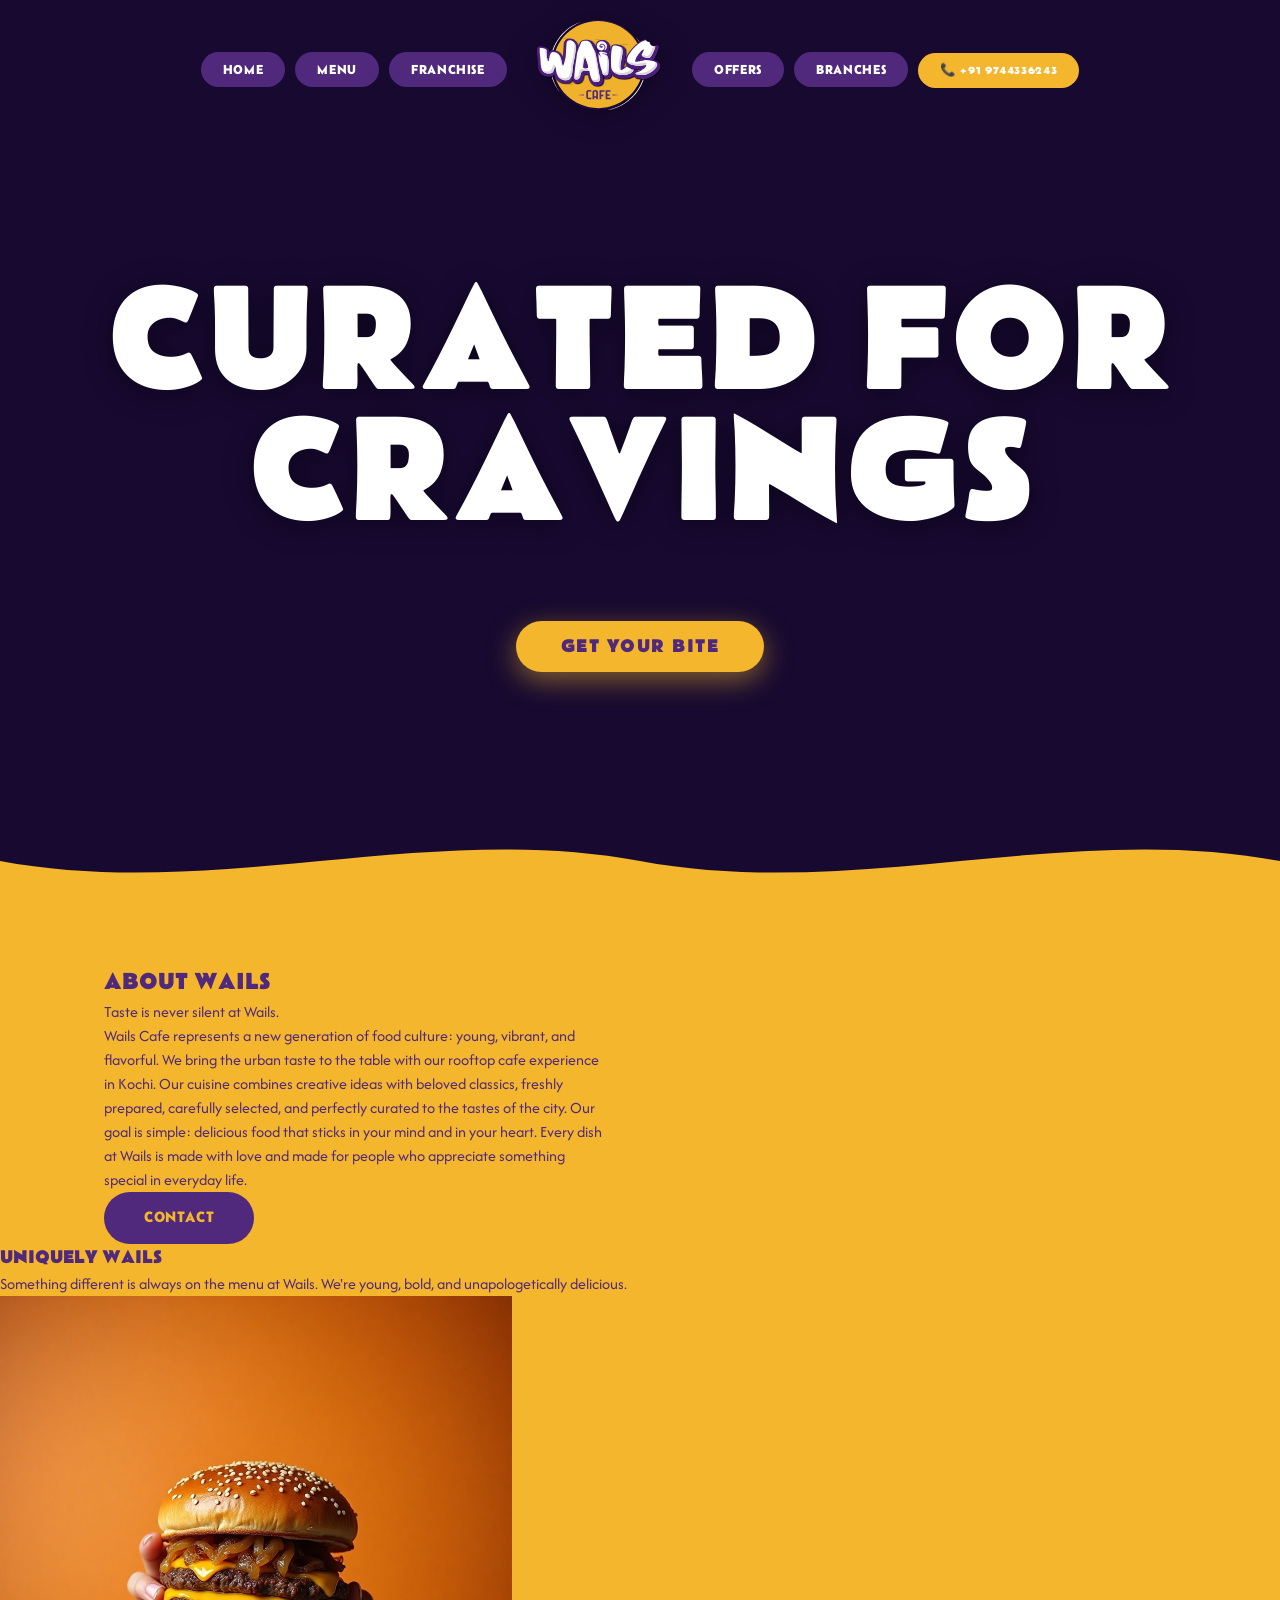
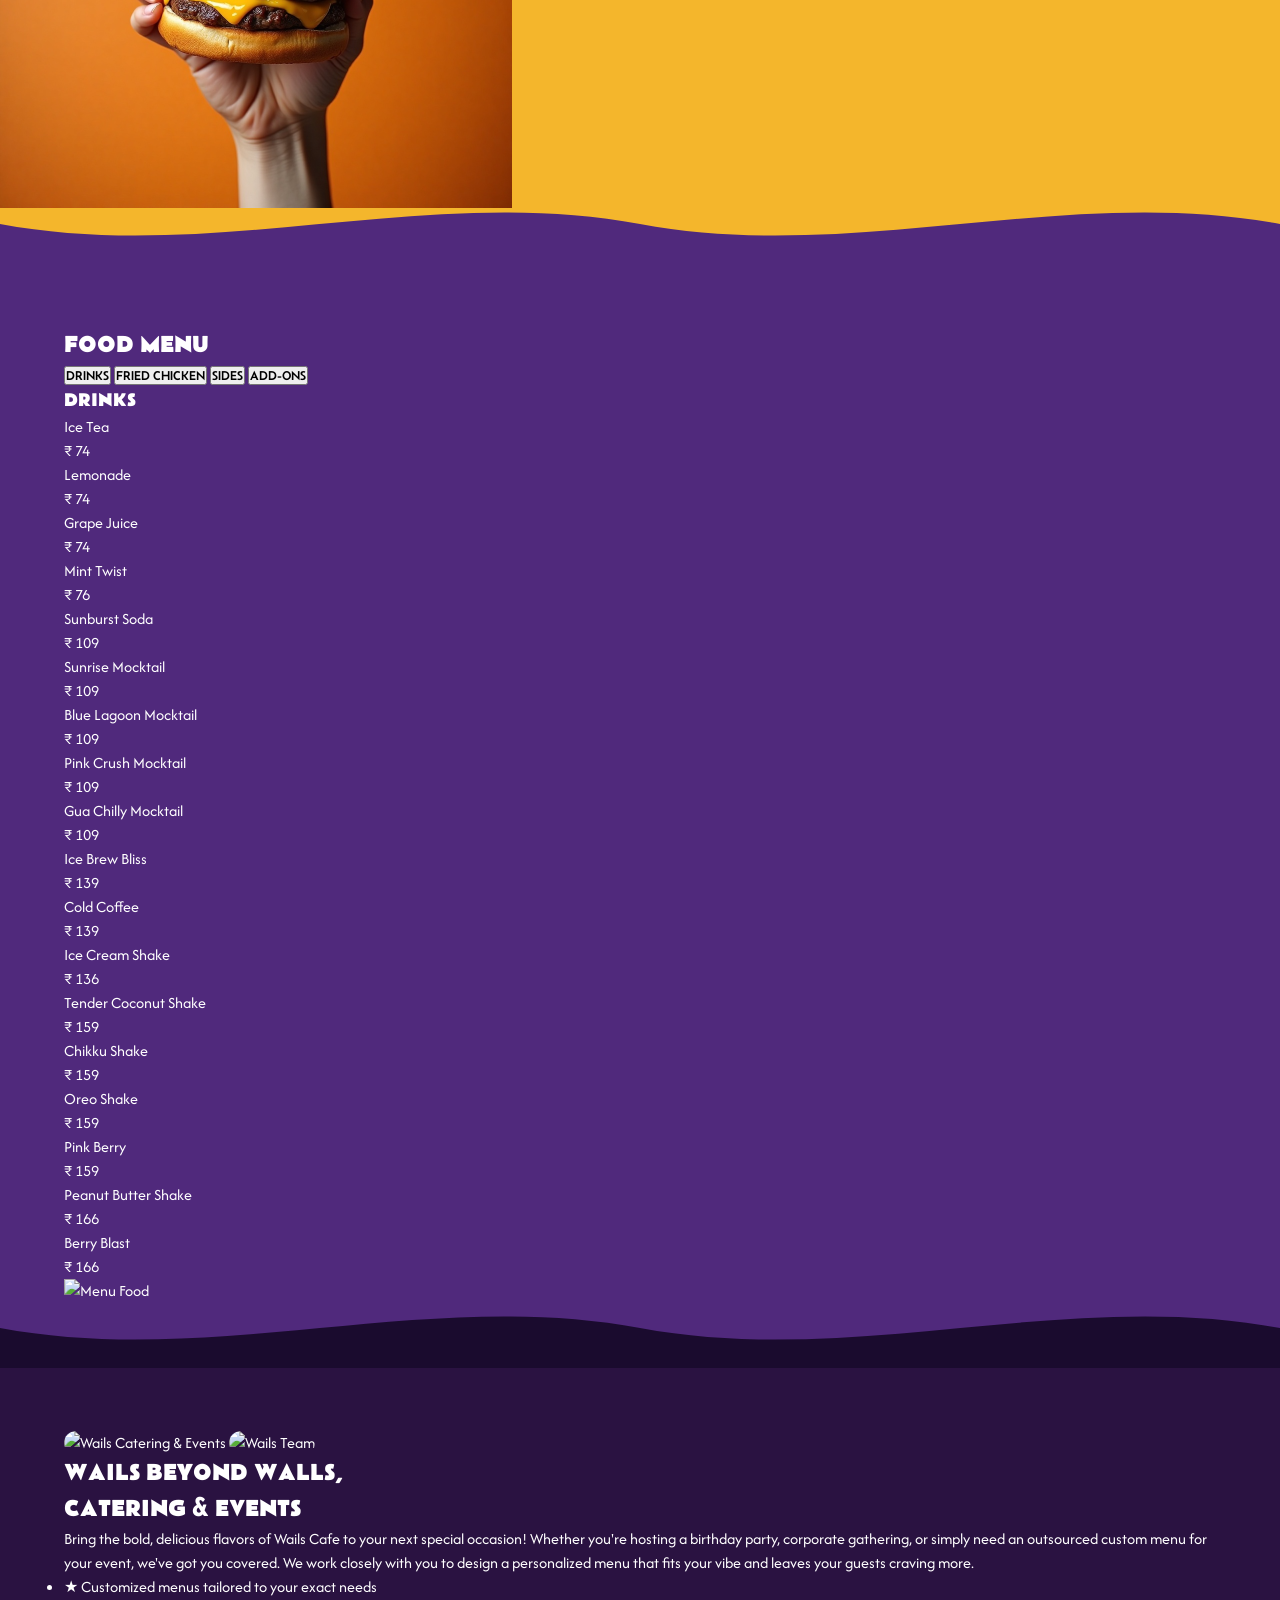
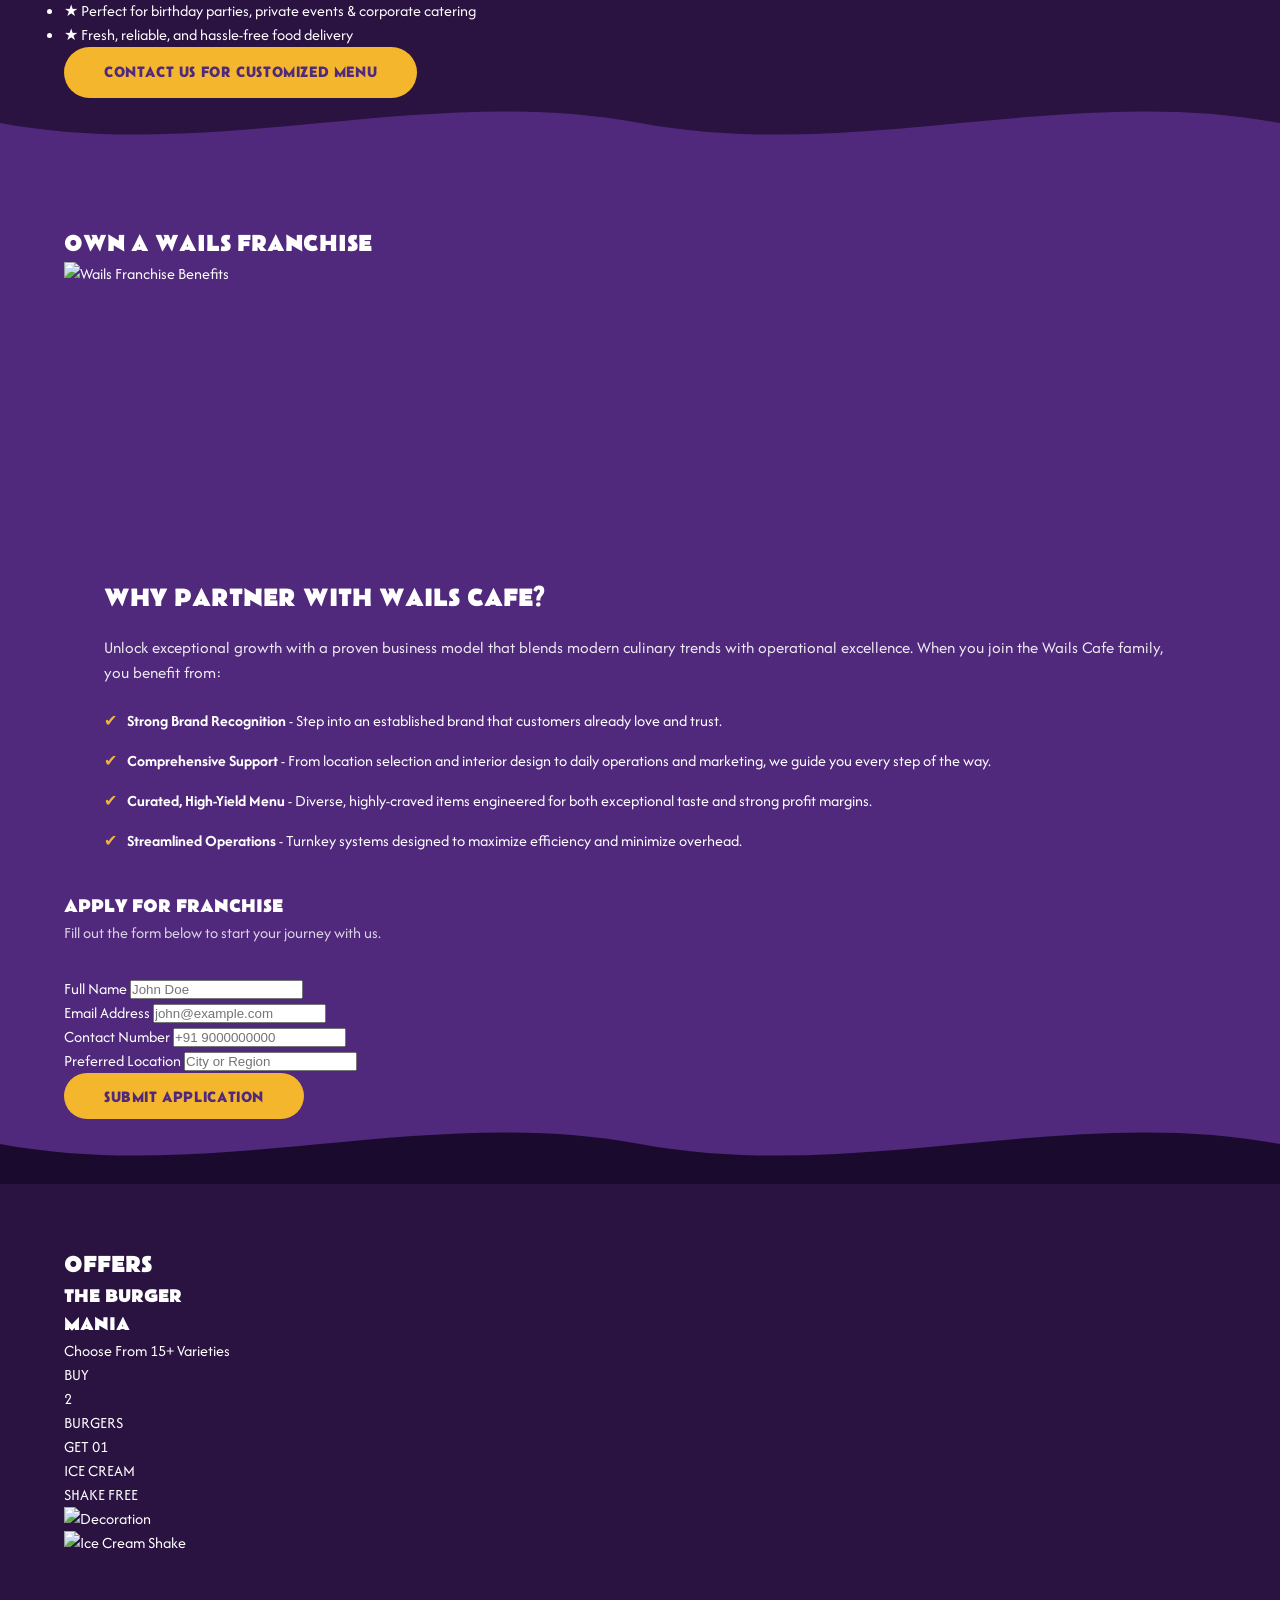
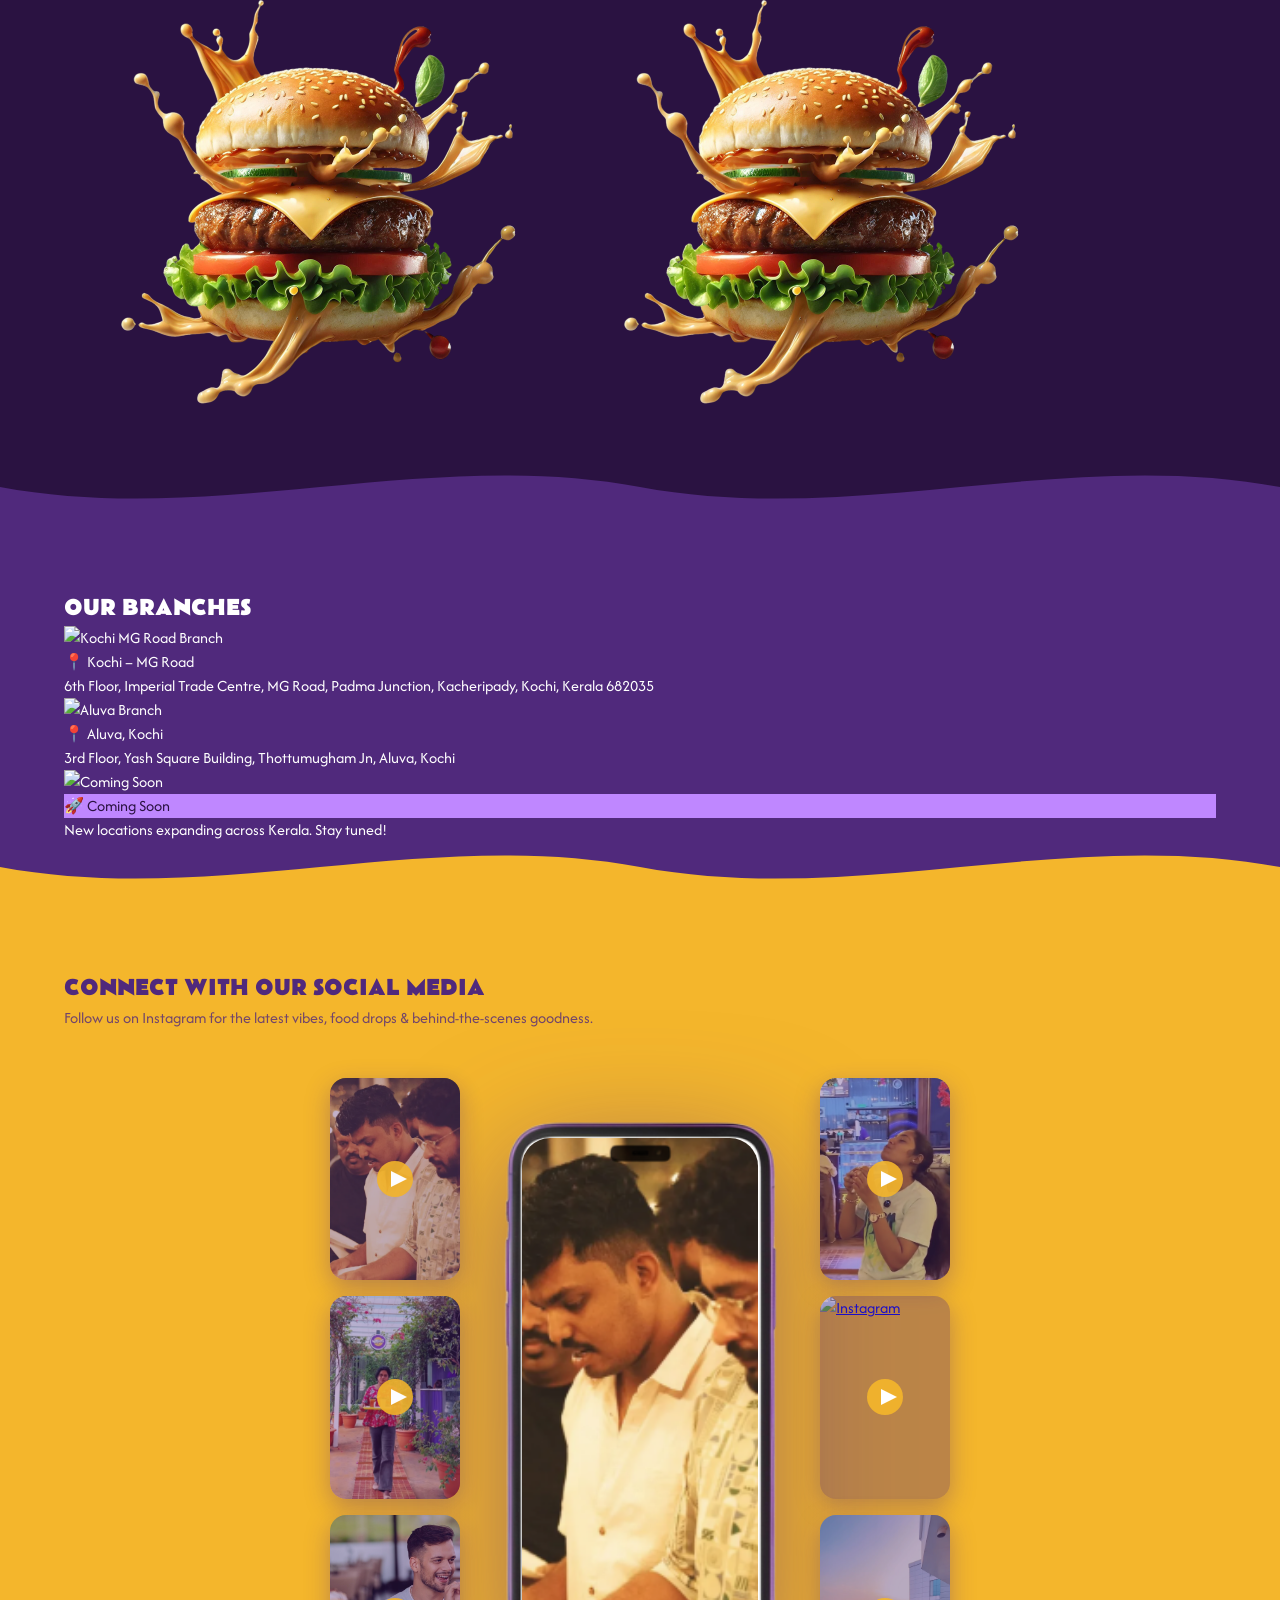
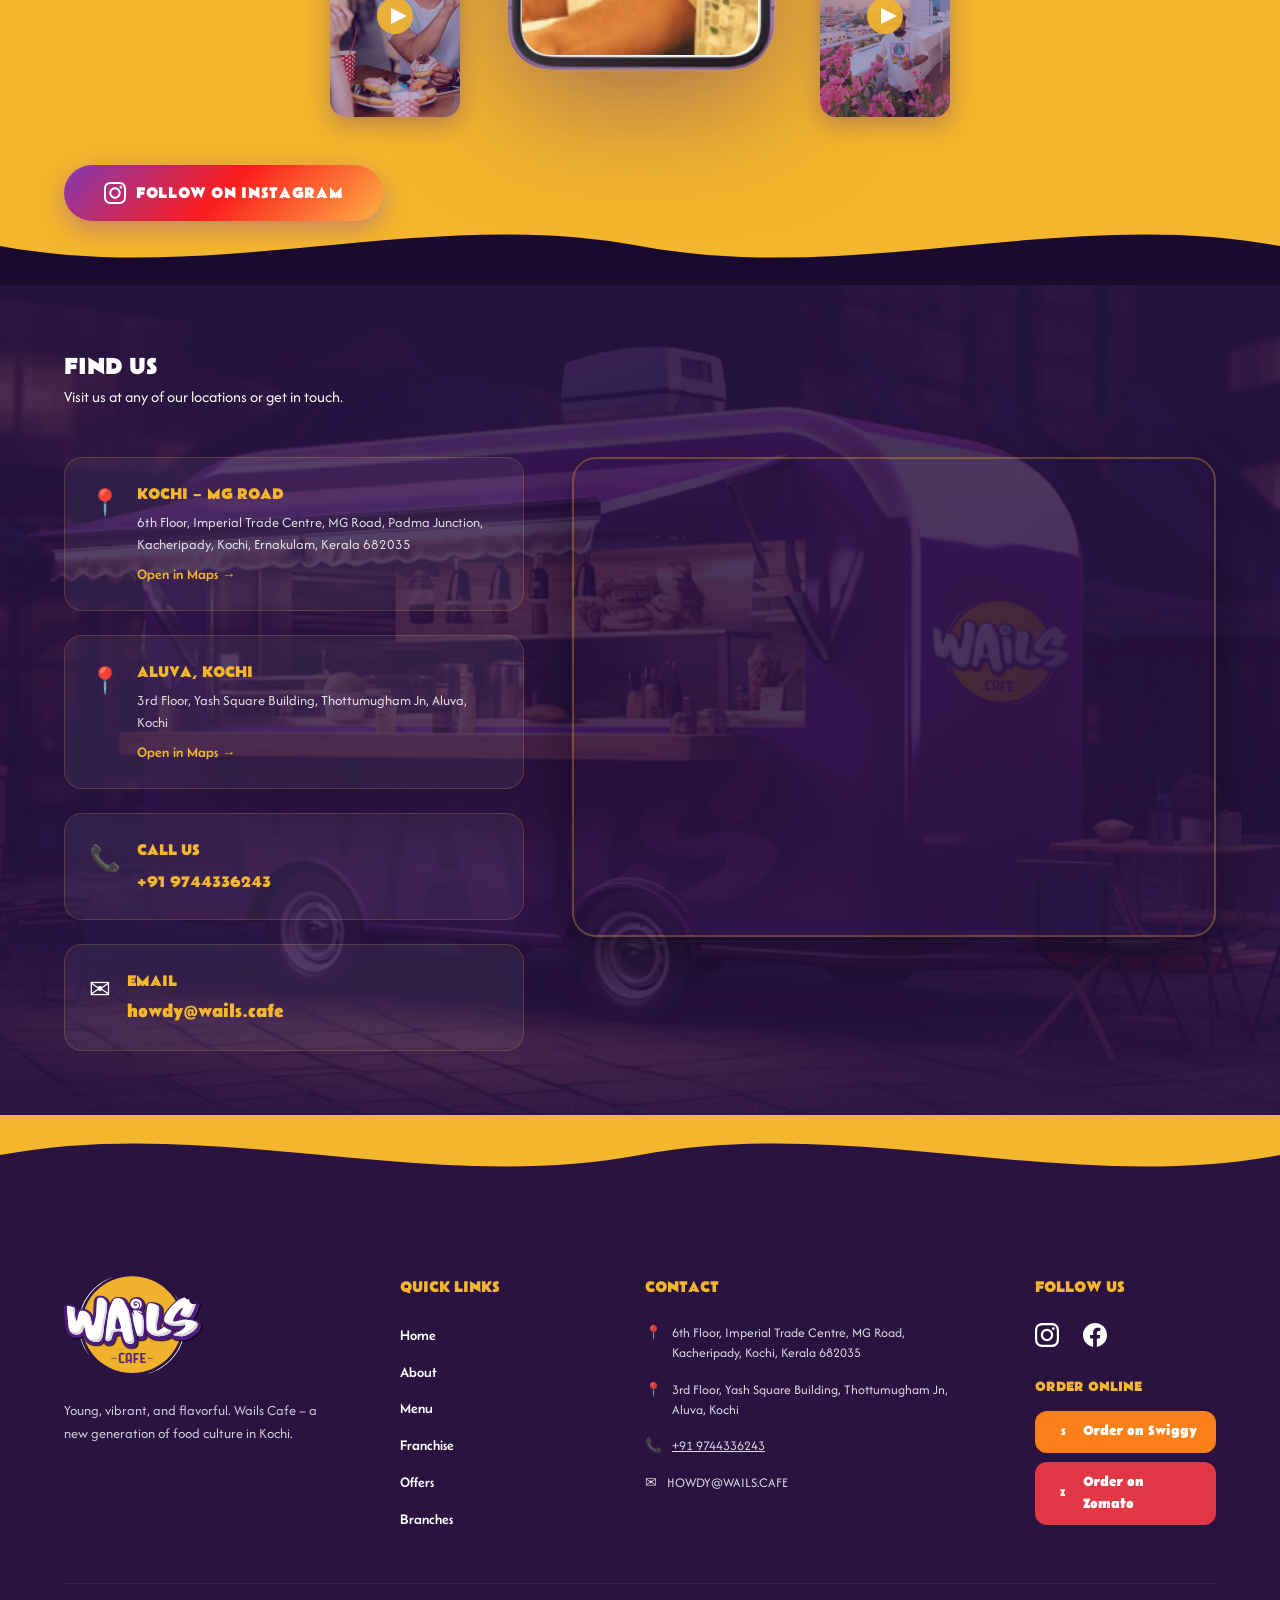
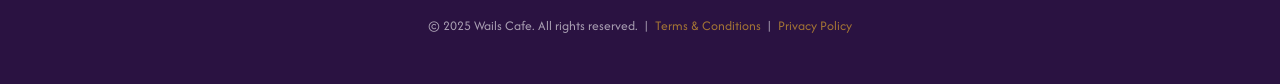
==== commit f3f10f5c: "Finalize smooth wave dividers and fix Hero section gap (no zip)" ====
--- a/index.html
+++ b/index.html
@@ -153,7 +153,7 @@
   </div>
   <div class="wave-divider-bottom">
     <svg viewBox="0 0 1920 120" xmlns="http://www.w3.org/2000/svg" preserveAspectRatio="none">
-      <path d="M0,60 C320,120 640,0 960,60 C1280,120 1600,0 1920,60 L1920,120 L0,120 Z" fill="#50297C"/>
+      <path d="M0,60 C320,120 640,0 960,60 C1280,120 1600,0 1920,60 L1920,120 L0,120 Z" fill="#1A0B2E"/>
     </svg>
   </div>
 </section>
@@ -181,7 +181,7 @@
   </div>
   <div class="wave-divider-bottom">
     <svg viewBox="0 0 1920 120" xmlns="http://www.w3.org/2000/svg" preserveAspectRatio="none">
-      <path d="M0,60 C320,120 640,0 960,60 C1280,120 1600,0 1920,60 L1920,120 L0,120 Z" fill="#1A0B2E"/>
+      <path d="M0,60 C320,120 640,0 960,60 C1280,120 1600,0 1920,60 L1920,120 L0,120 Z" fill="#50297C"/>
     </svg>
   </div>
 </section>
@@ -243,7 +243,7 @@
   </div>
   <div class="wave-divider-bottom">
     <svg viewBox="0 0 1920 120" xmlns="http://www.w3.org/2000/svg" preserveAspectRatio="none">
-      <path d="M0,60 C320,120 640,0 960,60 C1280,120 1600,0 1920,60 L1920,120 L0,120 Z" fill="#50297C"/>
+      <path d="M0,60 C320,120 640,0 960,60 C1280,120 1600,0 1920,60 L1920,120 L0,120 Z" fill="#1A0B2E"/>
     </svg>
   </div>
 </section>
@@ -283,7 +283,7 @@
   </div>
   <div class="wave-divider-bottom">
     <svg viewBox="0 0 1920 120" xmlns="http://www.w3.org/2000/svg" preserveAspectRatio="none">
-      <path d="M0,60 C320,120 640,0 960,60 C1280,120 1600,0 1920,60 L1920,120 L0,120 Z" fill="#1A0B2E"/>
+      <path d="M0,60 C320,120 640,0 960,60 C1280,120 1600,0 1920,60 L1920,120 L0,120 Z" fill="#50297C"/>
     </svg>
   </div>
 </section>
--- a/style.css
+++ b/style.css
@@ -156,445 +156,125 @@
 }
 @keyframes heroIn { from { opacity:0; transform:translateY(40px); } to { opacity:1; transform:translateY(0); } }
 
-
+/* ── WAVE DIVIDERS ── */
 .wave-divider-bottom {
-  position: absolute; bottom: -2px; left: 0; width: 100%; line-height: 0;
-  z-index: 3;
-}
-.wave-divider-bottom svg { width: 100%; height: auto; display: block; }
+  position: absolute;
+  bottom: -1px;
+  left: 0;
+  width: 100%;
+  line-height: 0;
+  z-index: 10;
+  pointer-events: none;
+}
+.wave-divider-bottom svg {
+  display: block;
+  width: 100%;
+  height: 80px;
+}
+
+/* ── HERO ── */
+.hero {
+  min-height: 100vh;
+  position: relative;
+  display: flex;
+  align-items: center;
+  justify-content: center;
+  overflow: hidden;
+  background: #1A0B2E; /* var(--deep-purple) */
+}
+.hero-video {
+  position: absolute;
+  top: 0; left: 0; right: 0; bottom: 0;
+  width: 100%; height: 100%;
+  object-fit: cover;
+  z-index: 0;
+}
+.hero-overlay {
+  position: absolute;
+  top: 0; left: 0; right: 0; bottom: 0;
+  background: rgba(20, 8, 50, 0.55);
+  z-index: 1;
+}
+.hero-content {
+  position: relative;
+  z-index: 5;
+  text-align: center;
+  padding: 0 5%;
+}
 
 /* ── ABOUT ── */
 .about {
   background: var(--accent-yellow);
   color: var(--primary-purple);
   position: relative;
-  padding: 80px 0 140px;
+  padding: 100px 0 140px;
   overflow: hidden;
 }
-.about-wave-top { position: absolute; top: -2px; left: 0; width: 100%; line-height: 0; }
-.about-wave-top svg { display: block; width: 100%; }
-.about-svg-bg {
-  position: absolute;
-  top: 0; left: 0; width: 100%; height: 100%;
-  object-fit: cover;
-  opacity: 0.15;
-  pointer-events: none;
-}
 .about-inner {
-  position: relative; z-index: 1;
-  max-width: 1000px;
+  max-width: 1200px;
   margin: 0 auto;
-  text-align: center;
   padding: 0 5%;
-}
-.about-content h2 {
-  font-size: clamp(2.5rem, 6vw, 5rem);
-  color: var(--primary-purple);
-  margin-bottom: 2rem;
-}
-.about-content p {
-  font-family: var(--font-body);
-  font-size: 1.05rem;
-  font-weight: 500;
-  line-height: 1.7;
-  color: var(--primary-purple);
-  margin-bottom: 1.5rem;
-  text-transform: uppercase;
-}
-.about-content .btn { margin-top: 1rem; }
-.uniquely-wails { position: relative; z-index: 1; padding: 4rem 5%; }
-.uniquely-inner {
-  max-width: 1200px; margin: 0 auto;
-  display: grid; grid-template-columns: 1fr 1fr;
-  gap: 4rem; align-items: center;
-}
-.uniquely-text { position: relative; z-index: 10; background: rgba(255,255,255,0.85); padding: 1.5rem; border-radius: 16px; backdrop-filter: blur(8px); }
-.uniquely-text h3 { font-size: clamp(2rem, 4vw, 3.5rem); color: var(--primary-purple); margin-bottom: 1.5rem; }
-.uniquely-text p { font-size: 1rem; color: var(--primary-purple); line-height: 1.6; }
-.blob-image-container {
-  position: relative;
-  border-radius: 50% 40% 60% 40%;
+  display: grid;
+  grid-template-columns: 1fr 1fr;
+  gap: 4rem;
+  align-items: center;
+  position: relative;
+  z-index: 2;
+}
+
+/* ── FOOD MENU ── */
+.food-menu {
+  background: var(--primary-purple);
+  position: relative;
+  padding: 100px 0 140px;
+}
+
+/* ── BEYOND WAILS ── */
+.beyond-wails {
+  background: var(--deep-purple);
+  position: relative;
+  padding: 100px 0 140px;
+}
+
+/* ── FRANCHISE ── */
+.franchise {
+  background: var(--primary-purple);
+  position: relative;
+  padding: 100px 0 140px;
+}
+
+/* ── OFFERS ── */
+.events {
+  background: var(--deep-purple);
+  position: relative;
+  padding: 100px 0 140px;
+}
+
+/* ── BRANCHES ── */
+.branches {
+  background: var(--primary-purple);
+  position: relative;
+  padding: 100px 0 140px;
+}
+
+/* ── SOCIAL MEDIA ── */
+.social-media {
+  background: var(--accent-yellow);
+  position: relative;
+  padding: 100px 0 140px;
   overflow: hidden;
-  box-shadow: 0 20px 60px rgba(80,41,124,0.4);
-  aspect-ratio: 1;
-  transform: translateZ(0);
-  -webkit-transform: translateZ(0);
-}
-.blob-image-container img { 
-  display: block;
-  width: 100%; 
-  height: 100%; 
-  object-fit: cover; 
-}
-.wave-divider-about-bottom { position: absolute; bottom: -2px; left: 0; width: 100%; line-height: 0; }
-.wave-divider-about-bottom svg { display: block; width: 100%; }
-
-/* ── FOOD MENU ── */
-.food-menu { padding: 5rem 0 6rem; background: var(--primary-purple); }
-.section-title {
-  font-size: clamp(2.5rem, 6vw, 5rem);
-  text-align: center;
-  margin-bottom: 1rem;
-  color: var(--text-white);
-}
-.section-subtitle {
-  text-align: center;
-  font-size: 1rem;
-  max-width: 800px;
-  margin: 0 auto 3rem;
-  opacity: 0.9;
-  text-transform: uppercase;
-}
-.menu-tabs {
-  display: flex;
-  justify-content: center;
-  gap: 8px;
-  margin-bottom: 4rem;
-  flex-wrap: wrap;
-}
-.tab-btn {
-  padding: 12px 28px;
-  border-radius: 8px;
+}
+.social-media .section-title,
+.social-media .section-subtitle {
+  color: var(--primary-purple) !important;
+}
+
+/* ── CONTACT ── */
+.contact-section {
   background: var(--deep-purple);
-  border: none;
-  color: var(--text-white);
-  font-family: var(--font-heading);
-  font-weight: 600;
-  font-size: 0.85rem;
-  cursor: pointer;
-  transition: var(--transition);
-  text-transform: uppercase;
-}
-.tab-btn.active, .tab-btn:hover {
-  background: var(--accent-yellow);
-  color: var(--primary-purple);
-}
-.menu-content { display: grid; grid-template-columns: 1fr 1fr; gap: 4rem; align-items: start; }
-.category-header, .menu-sub-header {
-  display: flex; align-items: center; gap: 15px;
-  margin-bottom: 1.5rem; margin-top: 2rem;
-}
-.category-header h3, .menu-sub-header h3 {
-  font-size: 2.5rem; color: var(--accent-yellow);
-}
-.star-cross-icon {
-  width: 40px; height: 40px;
-  position: relative; flex-shrink: 0;
-}
-.star-cross-icon .star-h, .star-cross-icon .star-v {
-  position: absolute; background: var(--accent-yellow);
-  left: 50%; top: 50%; transform: translate(-50%, -50%);
-}
-.star-cross-icon .star-h { width: 30px; height: 10px; border-radius: 3px; }
-.star-cross-icon .star-v { width: 10px; height: 30px; border-radius: 3px; }
-.menu-items { display: flex; flex-direction: column; gap: 1rem; transition: opacity 0.3s, transform 0.3s; }
-.menu-item {
-  display: flex; justify-content: space-between; align-items: center;
-  font-family: var(--font-heading); font-size: 1.1rem; gap: 8px;
-}
-.item-dots {
-  flex-grow: 1; border-bottom: 2px dotted rgba(255,255,255,0.25);
-  margin: 0 8px; height: 12px;
-}
-.price { color: var(--accent-yellow); font-weight: 600; }
-.menu-visual { position: sticky; top: 120px; }
-.menu-visual img { width: 100%; height: 500px; object-fit: cover; border-radius: 30px; box-shadow: 0 20px 50px rgba(0,0,0,0.4); }
-
-/* ── BEYOND WAILS ── */
-.beyond-wails { padding: 5rem 0; background: var(--primary-purple); }
-.beyond-layout {
-  display: grid; grid-template-columns: 1fr 1.3fr;
-  gap: 5rem; align-items: center;
-}
-.beyond-images { position: relative; height: 550px; }
-.beyond-img-1, .beyond-img-2 {
-  position: absolute; border-radius: 20px;
-  box-shadow: 0 20px 50px rgba(0,0,0,0.5);
-  object-fit: cover;
-}
-.beyond-img-1 { width: 320px; height: 380px; top: 0; left: 0; transform: rotate(-6deg); z-index: 2; }
-.beyond-img-2 { width: 280px; height: 340px; bottom: 0; right: 0; transform: rotate(4deg); z-index: 1; }
-.beyond-text h2 { font-size: clamp(1.8rem, 3.5vw, 3rem); margin-bottom: 1.5rem; line-height: 1.1; }
-.beyond-text > p { font-size: 1rem; line-height: 1.7; opacity: 0.9; margin-bottom: 2rem; }
-.beyond-list { list-style: none; margin-bottom: 2.5rem; }
-.beyond-list li { padding: 0.5rem 0; font-size: 1rem; display: flex; align-items: flex-start; gap: 10px; }
-.bullet-star { color: var(--light-purple); font-size: 1.2rem; flex-shrink: 0; }
-
-/* ── FRANCHISE ── */
-.franchise { padding: 5rem 0; background: var(--deep-purple); }
-.franchise-grid {
-  display: grid; grid-template-columns: repeat(2, 1fr);
-  gap: 3rem; margin: 4rem 0 3rem;
-  align-items: stretch;
-}
-.franchise-card {
-  background: var(--primary-purple);
-  border-radius: 24px; overflow: hidden;
-  transition: var(--transition);
-}
-.franchise-card:hover { transform: translateY(-8px); box-shadow: 0 20px 40px rgba(0,0,0,0.4); }
-.card-img img { width: 100%; height: 240px; object-fit: cover; }
-.card-info { padding: 1.8rem; }
-.card-info h4 { font-size: 1.1rem; color: var(--accent-yellow); margin-bottom: 0.8rem; }
-.card-info p { font-size: 0.9rem; line-height: 1.6; opacity: 0.85; }
-.franchise-cta { text-align: center; }
-
-/* ── FRANCHISE FORM ── */
-.franchise-form {
-  background: var(--primary-purple);
-  padding: 3rem 2.5rem;
-  border-radius: 24px;
-  display: flex;
-  flex-direction: column;
-}
-.franchise-form h3 {
-  color: var(--accent-yellow);
-  font-size: 2rem;
-  margin-bottom: 0.5rem;
-}
-.form-group {
-  display: flex;
-  flex-direction: column;
-  gap: 0.6rem;
-  margin-bottom: 1.2rem;
-}
-.form-group label {
-  font-size: 0.95rem;
-  font-weight: 600;
-  opacity: 0.9;
-  letter-spacing: 0.5px;
-}
-.form-control {
-  background: rgba(255,255,255,0.05);
-  border: 1px solid rgba(255,255,255,0.15);
-  color: white;
-  padding: 1rem 1.2rem;
-  border-radius: 12px;
-  font-family: var(--font-body);
-  font-size: 1rem;
-  transition: var(--transition);
-}
-.form-control:focus {
-  outline: none;
-  border-color: var(--accent-yellow);
-  background: rgba(255,255,255,0.1);
-}
-.form-control::placeholder {
-  color: rgba(255,255,255,0.4);
-}
-.form-submit {
-  margin-top: 1rem;
-  width: 100%;
-  border: none;
-  font-size: 1.1rem;
-  cursor: pointer;
-}
-
-/* ── PARTNER ── */
-.partner { padding: 10rem 0; position: relative; background: var(--primary-purple); }
-.partner-layout {
-  display: flex; justify-content: space-between;
-  align-items: center; gap: 4rem;
-}
-.partner-food-img { width: 320px; flex-shrink: 0; }
-.partner-food-img img {
-  width: 100%; border-radius: 50%;
-  box-shadow: 0 20px 50px rgba(0,0,0,0.4);
-  aspect-ratio: 1; object-fit: cover;
-}
-.partner-text { text-align: center; flex: 1; }
-.partner-text h2 { font-size: clamp(2rem, 4vw, 3.5rem); margin-bottom: 2rem; }
-.partner-text p { font-size: 1rem; line-height: 1.7; opacity: 0.9; margin-bottom: 2.5rem; }
-
-/* ── EVENTS ── */
-.events { padding: 5rem 0; background: var(--primary-purple); }
-.offer-banner {
-  background: var(--accent-yellow);
-  border-radius: 30px;
-  display: flex;
-  justify-content: space-between;
-  align-items: center;
-  overflow: hidden;
-  position: relative;
-  margin-top: 3rem;
-  box-shadow: 0 25px 50px rgba(0,0,0,0.5);
-  min-height: 500px;
-}
-.offer-banner-content {
-  padding: 4rem;
-  z-index: 2;
-  flex: 1;
-}
-.offer-title {
-  font-family: var(--font-heading);
-  font-size: 4rem;
-  line-height: 1.1;
-  color: var(--primary-purple);
-  text-transform: none;
-}
-.offer-subtitle {
-  font-family: var(--font-body);
-  color: var(--primary-purple);
-  font-size: 1.5rem;
-  font-weight: 600;
-  margin-top: 10px;
-}
-.offer-promo {
-  margin-top: 2.5rem;
-  display: flex;
-  flex-direction: column;
-}
-.promo-buy-wrap {
-  display: flex;
-  align-items: flex-start;
-  gap: 10px;
-}
-.buy-text-container {
-  font-family: var(--font-heading);
-  font-size: 2.5rem;
-  font-weight: 800;
-  color: white;
-  writing-mode: vertical-rl;
-  transform: rotate(180deg);
-  line-height: 1;
-}
-.buy-number {
-  font-family: var(--font-heading);
-  font-size: 7rem;
-  font-weight: 900;
-  color: white;
-  line-height: 0.8;
-}
-.promo-burgers {
-  font-family: var(--font-heading);
-  font-size: 3rem;
-  font-weight: 900;
-  color: var(--primary-purple);
-  line-height: 1;
-  margin-top: 10px;
-}
-.promo-get {
-  font-family: var(--font-heading);
-  font-size: 3rem;
-  font-weight: 900;
-  color: white;
-  line-height: 1;
-  margin-top: 5px;
-}
-.promo-free {
-  font-family: var(--font-heading);
-  font-size: 1.5rem;
-  font-weight: 800;
-  color: var(--primary-purple);
-  line-height: 1.2;
-}
-.promo-free span {
-  color: white;
-}
-.offer-images {
-  position: relative;
-  flex: 1.2;
-  height: 500px;
-  display: flex;
-  justify-content: center;
-  align-items: flex-end;
-}
-.offer-decoration {
-  position: absolute;
-  top: 0;
-  right: 0;
-  width: 180px;
-  z-index: 0;
-  opacity: 0.8;
-}
-.shake-container {
-  position: absolute;
-  bottom: 60px;
-  left: 50%;
-  transform: translateX(-50%);
-  width: 250px;
-  height: 380px;
-  z-index: 1;
-  border-radius: 125px / 190px;
-  overflow: hidden;
-  box-shadow: 0 10px 30px rgba(0,0,0,0.2);
-}
-.offer-shake {
-  width: 100%;
-  height: 100%;
-  object-fit: cover;
-}
-.offer-burger-1 {
-  position: absolute;
-  bottom: -20px;
-  left: 5%;
-  height: 280px;
-  z-index: 2;
-  transform: rotate(-5deg);
-}
-.offer-burger-2 {
-  position: absolute;
-  bottom: -20px;
-  right: 5%;
-  height: 290px;
-  z-index: 3;
-  transform: rotate(5deg);
-}
-
-/* ── BRANCHES ── */
-.branches { padding: 5rem 0; background: var(--deep-purple); }
-.branches-grid { display: grid; grid-template-columns: repeat(3, 1fr); gap: 2.5rem; margin-top: 3rem; }
-.branch-card { position: relative; border-radius: 24px; overflow: hidden; box-shadow: 0 15px 40px rgba(0,0,0,0.4); }
-.branch-card img { width: 100%; height: 440px; object-fit: cover; transition: var(--transition); display: block; }
-.branch-card:hover img { transform: scale(1.07); }
-.branch-overlay {
-  position: absolute; bottom: 0; left: 0; right: 0;
-  background: linear-gradient(transparent, rgba(0,0,0,0.85));
-  padding: 2rem 1.5rem;
-}
-.branch-tag {
-  display: inline-block;
-  background: var(--accent-yellow);
-  color: var(--primary-purple);
-  padding: 8px 20px; border-radius: 40px;
-  font-family: var(--font-heading); font-weight: 700;
-  font-size: 0.95rem; margin-bottom: 0.8rem;
-}
-.branch-addr { font-size: 0.78rem; opacity: 0.85; line-height: 1.4; }
-
-/* ── VOICES ── */
-.voices {
-  position: relative; background: var(--primary-purple);
-  padding: 6rem 0 8rem;
-}
-.wave-divider-voices-top { position: absolute; top: -2px; left: 0; width: 100%; line-height: 0; }
-.wave-divider-voices-top svg { display: block; width: 100%; }
-.voices-slider {
-  display: flex; justify-content: center;
-  gap: 2rem; margin: 3rem 0;
-  flex-wrap: wrap;
-}
-.voices-slider img {
-  width: 220px; height: 320px; border-radius: 24px;
-  object-fit: cover; box-shadow: 0 20px 50px rgba(0,0,0,0.4);
-  transition: var(--transition);
-}
-.voices-slider img:hover { transform: scale(1.05) rotate(2deg); }
-.voices-cta { text-align: center; }
-
-/* ── SOCIAL MEDIA ── */
-.social-media { padding: 5rem 0; background: var(--primary-purple); overflow-x: hidden; }
-.social-grid {
-  display: grid; grid-template-columns: repeat(5, 1fr);
-  gap: 1.5rem; margin: 3rem 0;
-}
-.social-grid img {
-  width: 100%; aspect-ratio: 1; object-fit: cover;
-  border-radius: 20px; box-shadow: 0 10px 25px rgba(0,0,0,0.3);
-  transition: var(--transition);
-}
-.social-grid img:hover { transform: translateY(-8px) scale(1.03); }
-.social-cta { text-align: center; }
+  position: relative;
+  padding: 100px 0;
+}
 
 /* ── FOOTER ── */
 footer { background: var(--deep-purple); position: relative; }
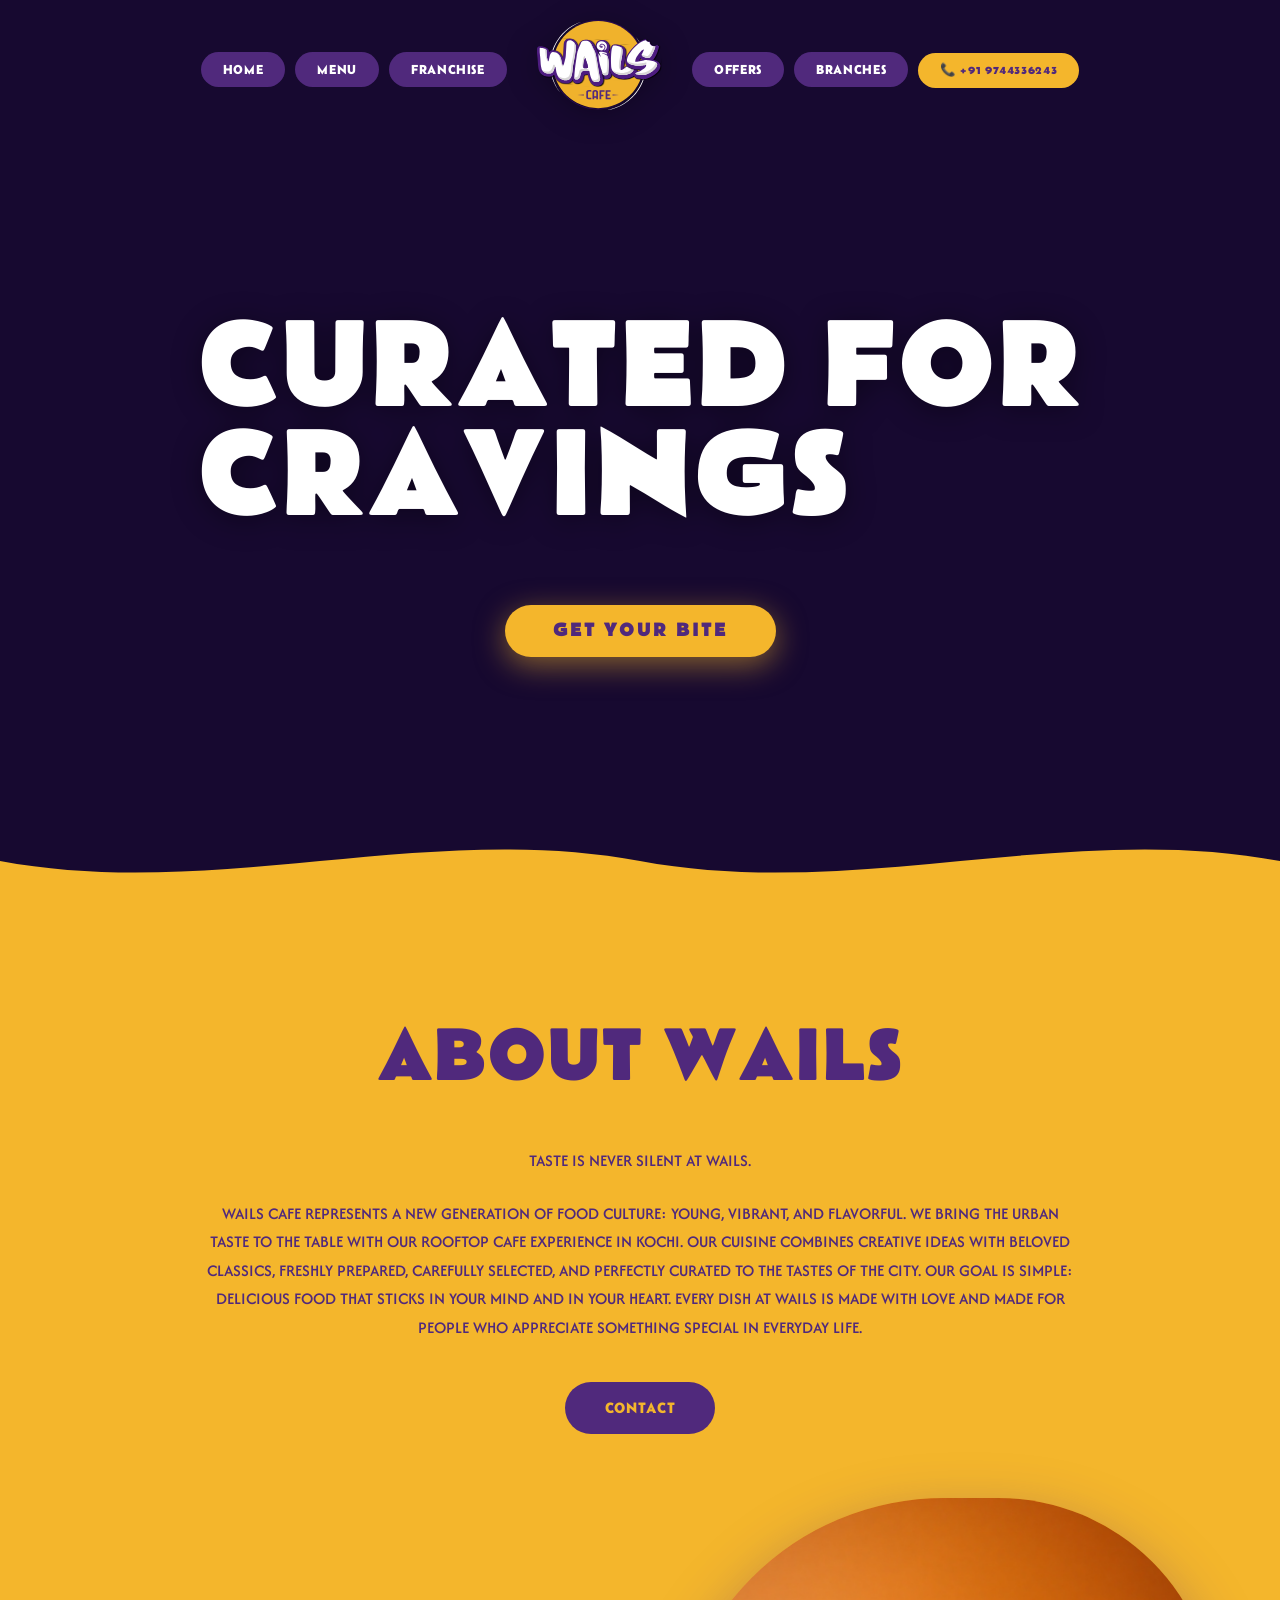
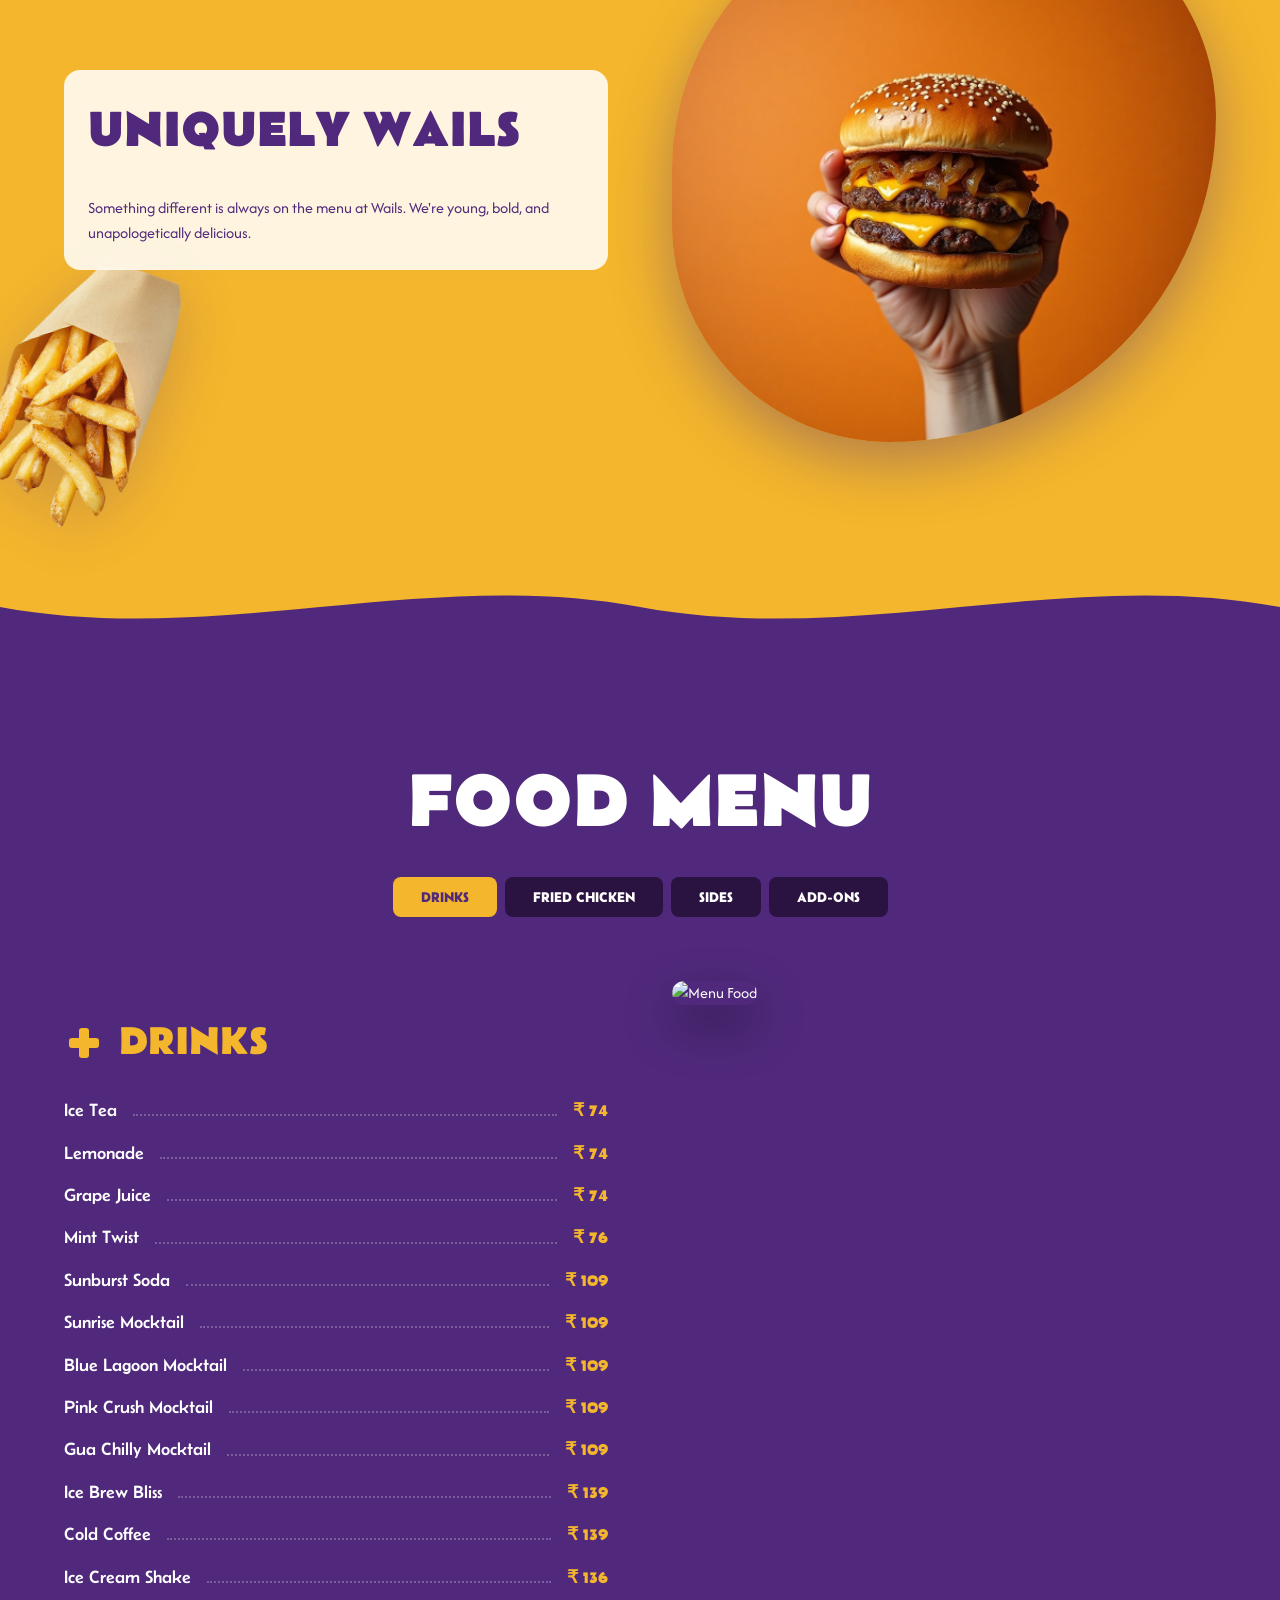
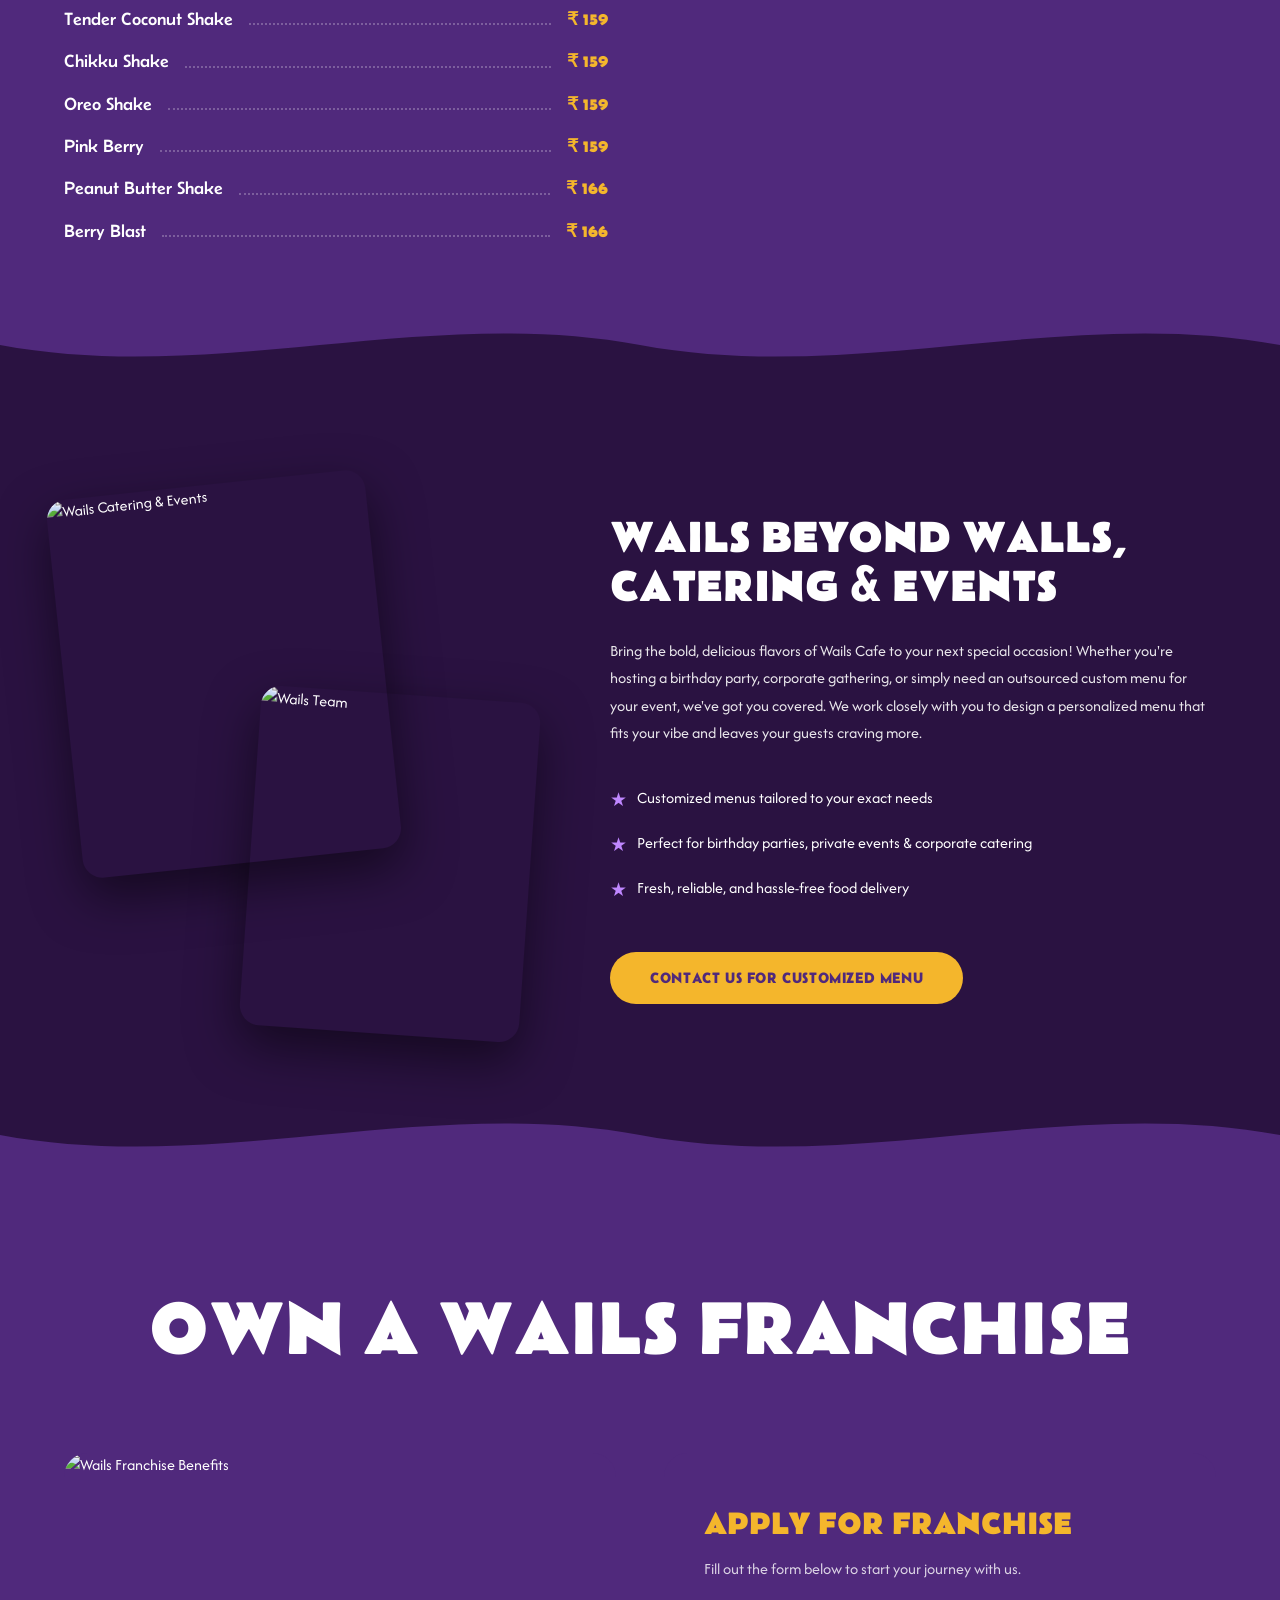
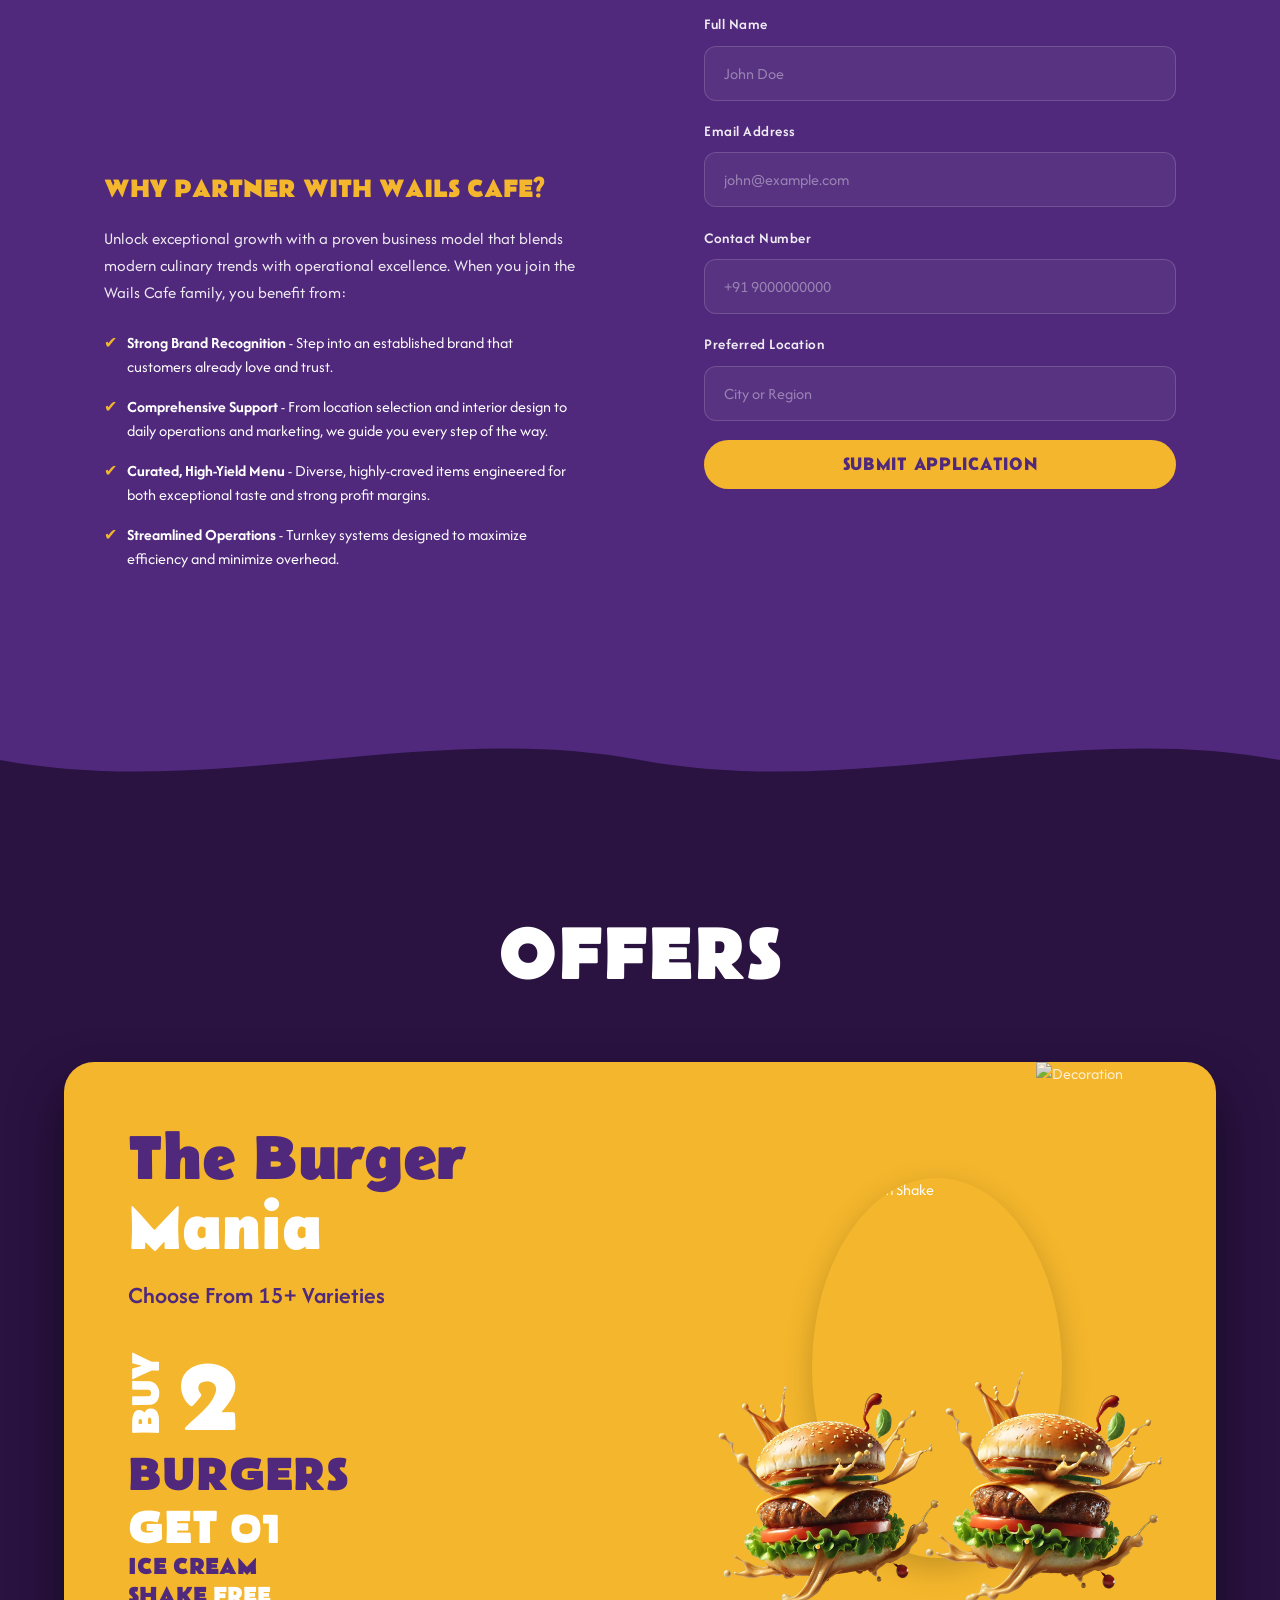
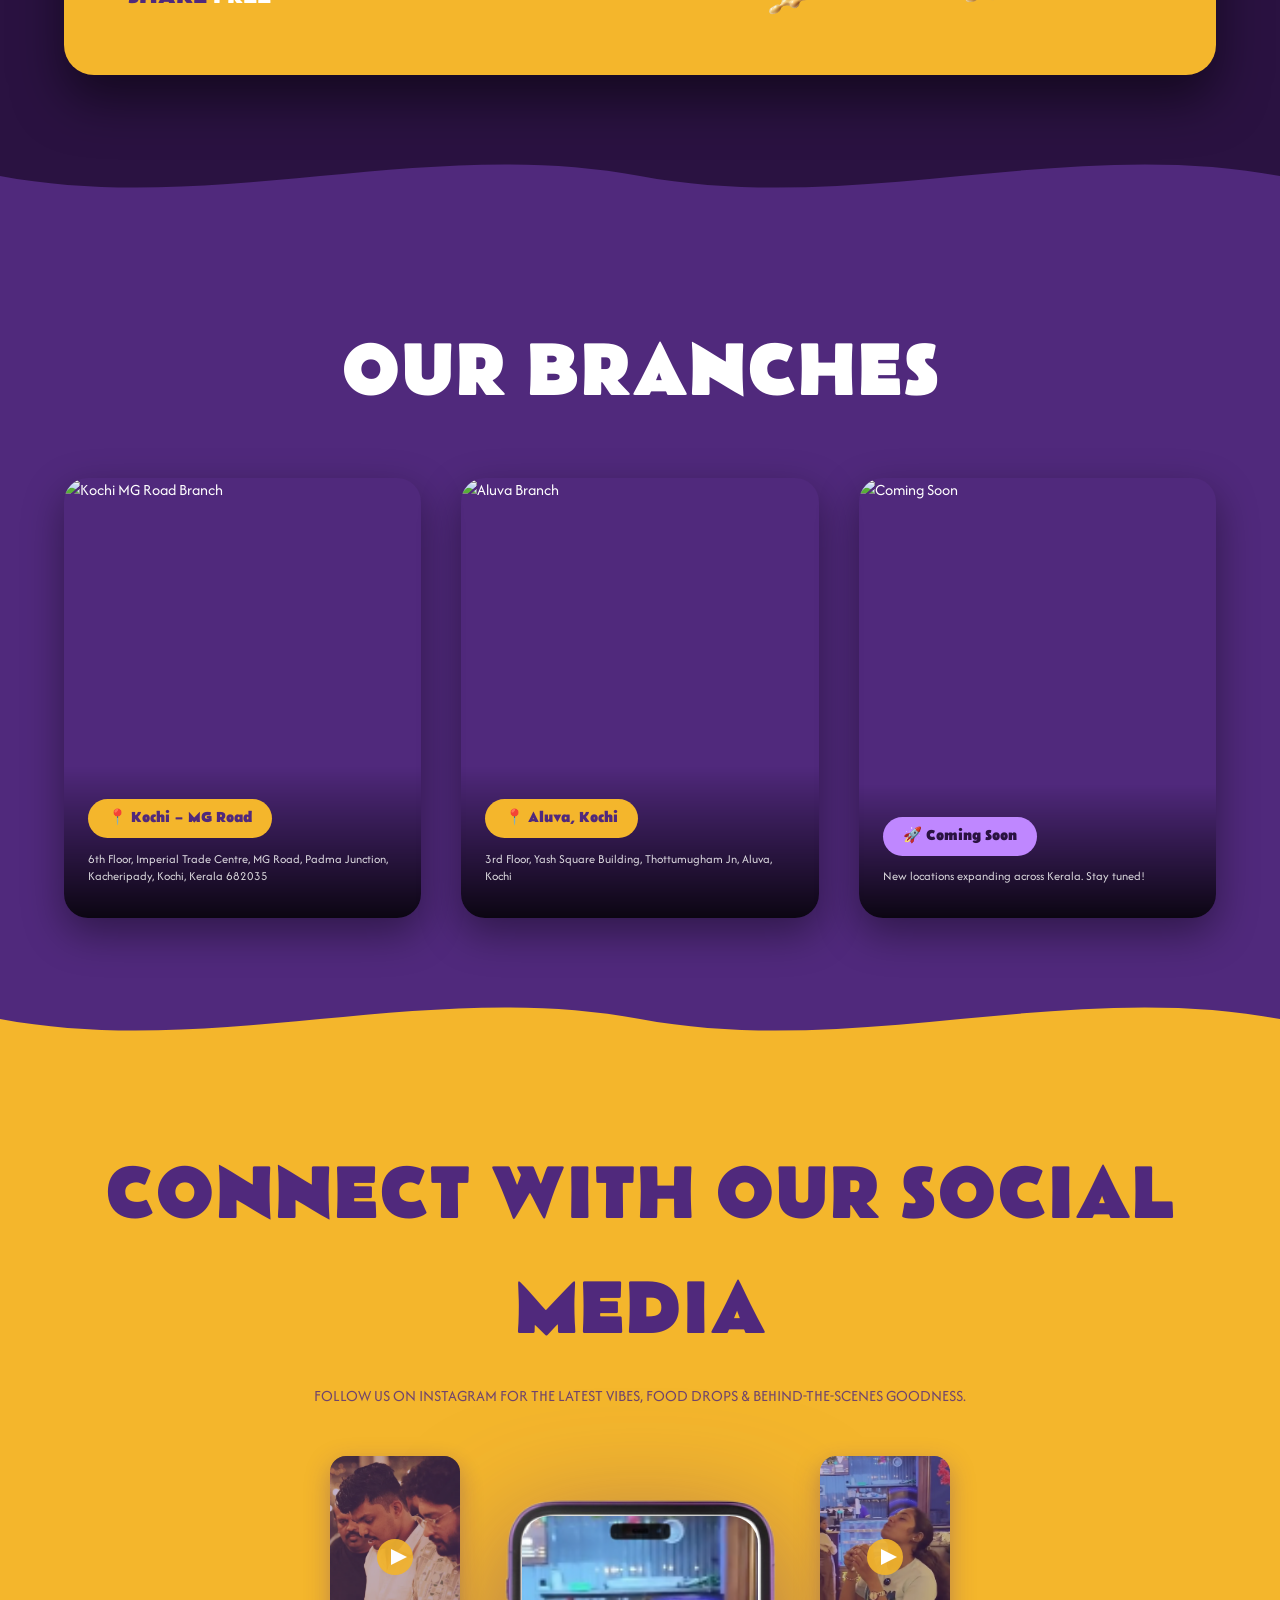
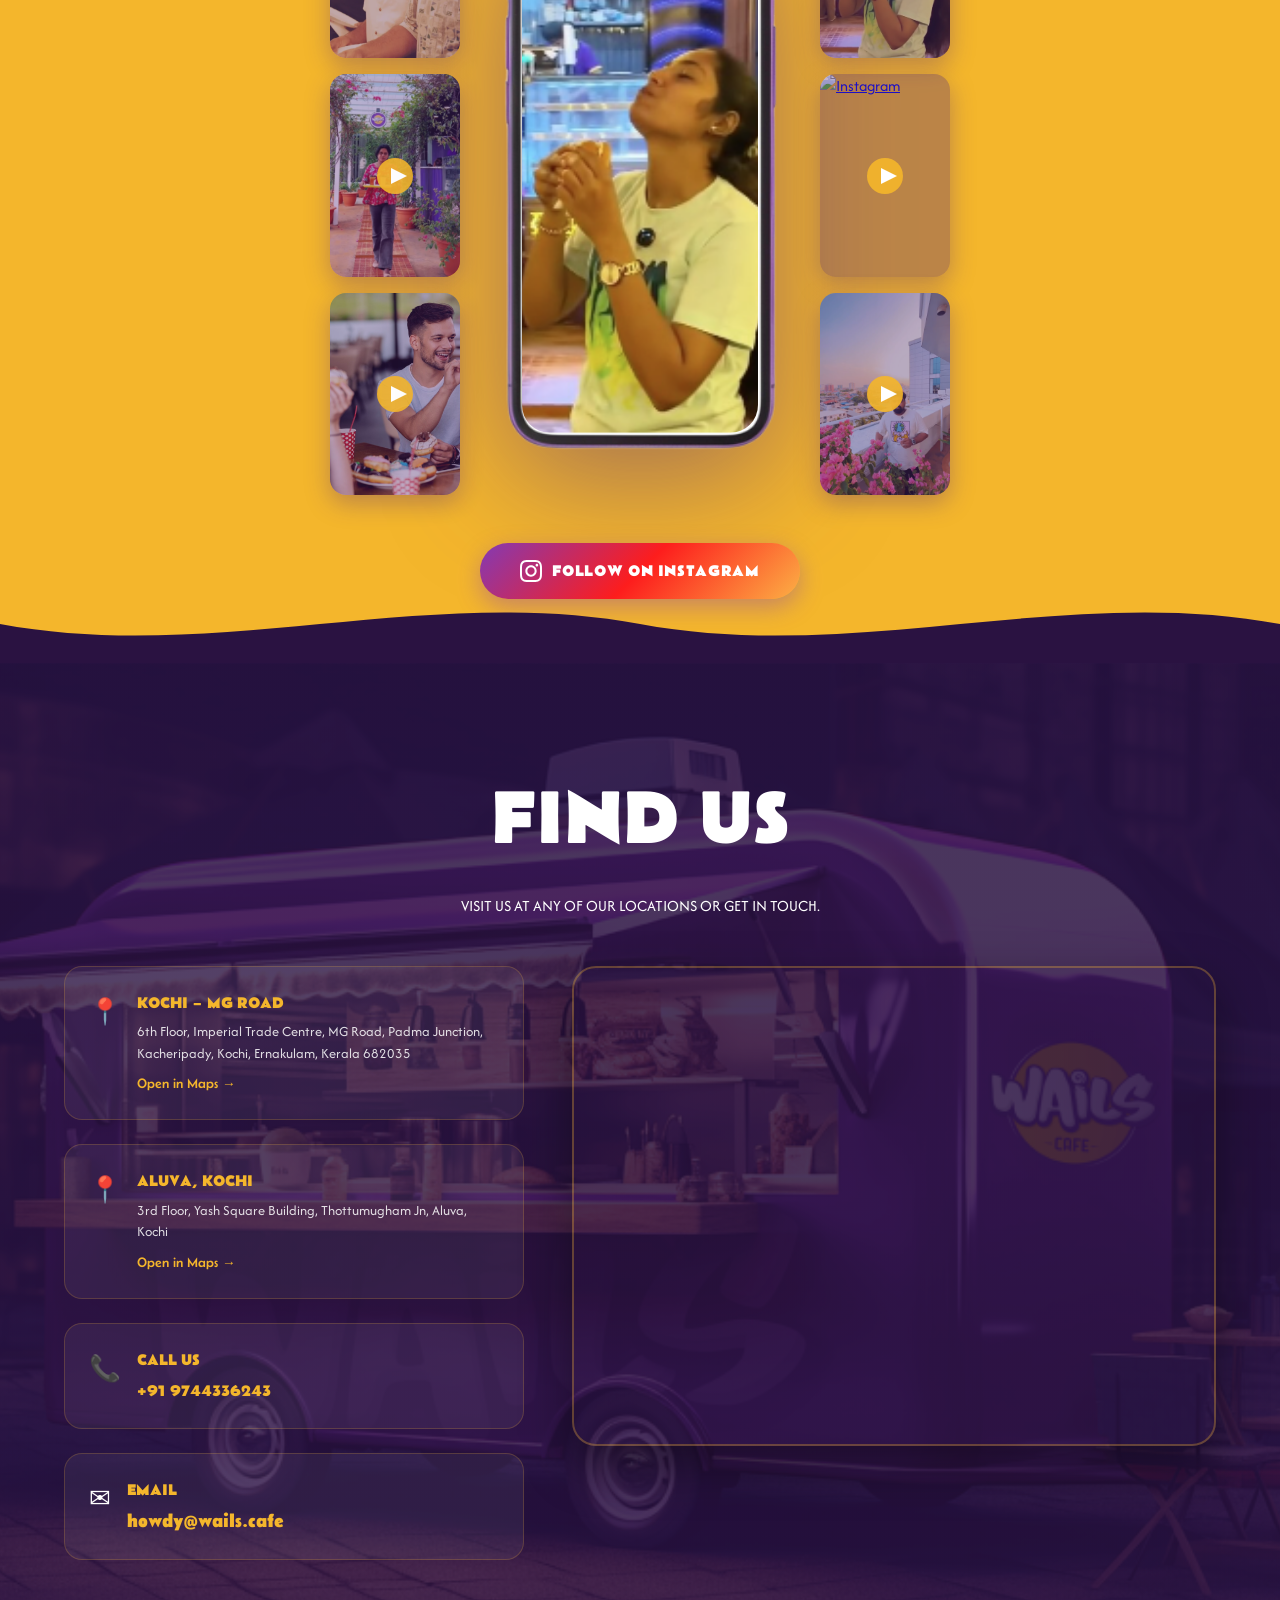
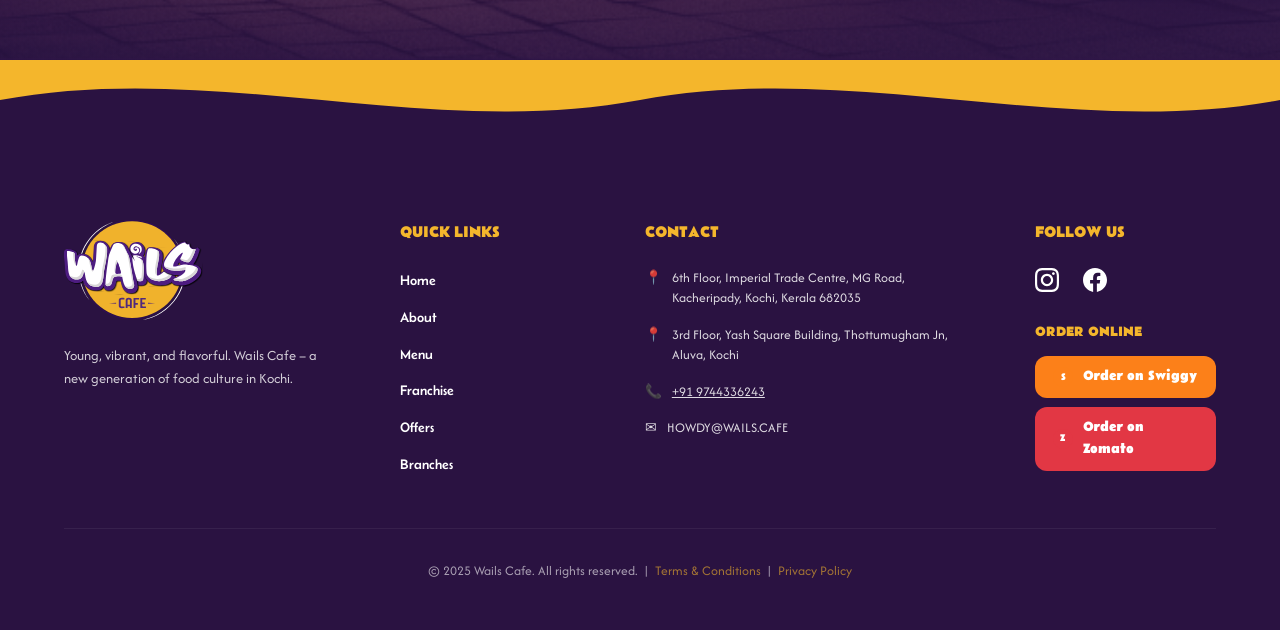
==== commit 400a387f: "Full UI restoration: seamless waves, fixed Hero, and clean section transitions (no zip)" ====
--- a/index.html
+++ b/index.html
@@ -153,7 +153,7 @@
   </div>
   <div class="wave-divider-bottom">
     <svg viewBox="0 0 1920 120" xmlns="http://www.w3.org/2000/svg" preserveAspectRatio="none">
-      <path d="M0,60 C320,120 640,0 960,60 C1280,120 1600,0 1920,60 L1920,120 L0,120 Z" fill="#1A0B2E"/>
+      <path d="M0,60 C320,120 640,0 960,60 C1280,120 1600,0 1920,60 L1920,120 L0,120 Z" fill="#2A1241"/>
     </svg>
   </div>
 </section>
@@ -243,7 +243,7 @@
   </div>
   <div class="wave-divider-bottom">
     <svg viewBox="0 0 1920 120" xmlns="http://www.w3.org/2000/svg" preserveAspectRatio="none">
-      <path d="M0,60 C320,120 640,0 960,60 C1280,120 1600,0 1920,60 L1920,120 L0,120 Z" fill="#1A0B2E"/>
+      <path d="M0,60 C320,120 640,0 960,60 C1280,120 1600,0 1920,60 L1920,120 L0,120 Z" fill="#2A1241"/>
     </svg>
   </div>
 </section>
@@ -401,7 +401,7 @@
   </div>
   <div class="wave-divider-bottom">
     <svg viewBox="0 0 1920 120" xmlns="http://www.w3.org/2000/svg" preserveAspectRatio="none">
-      <path d="M0,60 C320,120 640,0 960,60 C1280,120 1600,0 1920,60 L1920,120 L0,120 Z" fill="#1A0B2E"/>
+      <path d="M0,60 C320,120 640,0 960,60 C1280,120 1600,0 1920,60 L1920,120 L0,120 Z" fill="#2A1241"/>
     </svg>
   </div>
 </section>
--- a/style.css
+++ b/style.css
@@ -117,46 +117,49 @@
 /* ── HERO ── */
 .hero {
   min-height: 100vh;
+  position: relative;
+  display: flex;
+  align-items: center;
+  justify-content: center;
+  overflow: hidden;
+  background: #1A0B2E;
+}
+.hero-video {
+  position: absolute;
+  top: 0; left: 0; right: 0; bottom: 0;
+  width: 100%; height: 100%;
+  object-fit: cover;
+  z-index: 0;
+}
+.hero-overlay {
+  position: absolute;
+  top: 0; left: 0; right: 0; bottom: 0;
+  background: rgba(20, 8, 50, 0.55);
+  z-index: 1;
+}
+.hero-content {
+  position: relative;
+  z-index: 5;
   display: flex;
   flex-direction: column;
+  align-items: center;
   justify-content: center;
-  align-items: center;
-  text-align: center;
-  position: relative;
-  padding-bottom: 120px;
-  overflow: hidden;
-  background: var(--accent-yellow);
-}
-.hero-video {
-  position: absolute;
-  inset: 0;
-  width: 100%;
-  height: 100%;
-  object-fit: cover;
-  z-index: 0;
-}
-.hero-overlay {
-  position: absolute;
-  inset: 0;
-  background: rgba(20, 8, 50, 0.52);
-  z-index: 1;
-}
-.hero-content {
-  position: relative;
-  z-index: 2;
+  padding-top: 80px;
 }
 .hero-title {
-  font-size: clamp(4rem, 12vw, 11rem);
+  font-size: clamp(3rem, 10vw, 8rem);
   line-height: 0.85;
   font-weight: 700;
   color: var(--text-white);
-  margin-bottom: 3rem;
+  margin-bottom: 2rem;
   text-shadow: 0 4px 30px rgba(0,0,0,0.4);
   animation: heroIn 1.2s cubic-bezier(0.4,0,0.2,1) both;
+  position: relative;
+  z-index: 10;
 }
 @keyframes heroIn { from { opacity:0; transform:translateY(40px); } to { opacity:1; transform:translateY(0); } }
 
-/* ── WAVE DIVIDERS ── */
+
 .wave-divider-bottom {
   position: absolute;
   bottom: -1px;
@@ -172,36 +175,6 @@
   height: 80px;
 }
 
-/* ── HERO ── */
-.hero {
-  min-height: 100vh;
-  position: relative;
-  display: flex;
-  align-items: center;
-  justify-content: center;
-  overflow: hidden;
-  background: #1A0B2E; /* var(--deep-purple) */
-}
-.hero-video {
-  position: absolute;
-  top: 0; left: 0; right: 0; bottom: 0;
-  width: 100%; height: 100%;
-  object-fit: cover;
-  z-index: 0;
-}
-.hero-overlay {
-  position: absolute;
-  top: 0; left: 0; right: 0; bottom: 0;
-  background: rgba(20, 8, 50, 0.55);
-  z-index: 1;
-}
-.hero-content {
-  position: relative;
-  z-index: 5;
-  text-align: center;
-  padding: 0 5%;
-}
-
 /* ── ABOUT ── */
 .about {
   background: var(--accent-yellow);
@@ -210,71 +183,462 @@
   padding: 100px 0 140px;
   overflow: hidden;
 }
+.about-wave-top { position: absolute; top: -2px; left: 0; width: 100%; line-height: 0; }
+.about-wave-top svg { display: block; width: 100%; }
+.about-svg-bg {
+  position: absolute;
+  top: 0; left: 0; width: 100%; height: 100%;
+  object-fit: cover;
+  opacity: 0.15;
+  pointer-events: none;
+}
 .about-inner {
-  max-width: 1200px;
+  position: relative; z-index: 1;
+  max-width: 1000px;
   margin: 0 auto;
+  text-align: center;
   padding: 0 5%;
-  display: grid;
-  grid-template-columns: 1fr 1fr;
-  gap: 4rem;
+}
+.about-content h2 {
+  font-size: clamp(2.5rem, 6vw, 5rem);
+  color: var(--primary-purple);
+  margin-bottom: 2rem;
+}
+.about-content p {
+  font-family: var(--font-body);
+  font-size: 1.05rem;
+  font-weight: 500;
+  line-height: 1.7;
+  color: var(--primary-purple);
+  margin-bottom: 1.5rem;
+  text-transform: uppercase;
+}
+.about-content .btn { margin-top: 1rem; }
+.uniquely-wails { position: relative; z-index: 1; padding: 4rem 5%; }
+.uniquely-inner {
+  max-width: 1200px; margin: 0 auto;
+  display: grid; grid-template-columns: 1fr 1fr;
+  gap: 4rem; align-items: center;
+}
+.uniquely-text { position: relative; z-index: 10; background: rgba(255,255,255,0.85); padding: 1.5rem; border-radius: 16px; backdrop-filter: blur(8px); }
+.uniquely-text h3 { font-size: clamp(2rem, 4vw, 3.5rem); color: var(--primary-purple); margin-bottom: 1.5rem; }
+.uniquely-text p { font-size: 1rem; color: var(--primary-purple); line-height: 1.6; }
+.blob-image-container {
+  position: relative;
+  border-radius: 50% 40% 60% 40%;
+  overflow: hidden;
+  box-shadow: 0 20px 60px rgba(80,41,124,0.4);
+  aspect-ratio: 1;
+  transform: translateZ(0);
+  -webkit-transform: translateZ(0);
+}
+.blob-image-container img { 
+  display: block;
+  width: 100%; 
+  height: 100%; 
+  object-fit: cover; 
+}
+.wave-divider-about-bottom { position: absolute; bottom: -2px; left: 0; width: 100%; line-height: 0; }
+.wave-divider-about-bottom svg { display: block; width: 100%; }
+
+/* ── FOOD MENU ── */
+.food-menu { 
+  padding: 100px 0 140px; 
+  background: var(--primary-purple); 
+  position: relative; 
+}
+.section-title {
+  font-size: clamp(2.5rem, 6vw, 5rem);
+  text-align: center;
+  margin-bottom: 1rem;
+  color: var(--text-white);
+}
+.section-subtitle {
+  text-align: center;
+  font-size: 1rem;
+  max-width: 800px;
+  margin: 0 auto 3rem;
+  opacity: 0.9;
+  text-transform: uppercase;
+}
+.menu-tabs {
+  display: flex;
+  justify-content: center;
+  gap: 8px;
+  margin-bottom: 4rem;
+  flex-wrap: wrap;
+}
+.tab-btn {
+  padding: 12px 28px;
+  border-radius: 8px;
+  background: var(--deep-purple);
+  border: none;
+  color: var(--text-white);
+  font-family: var(--font-heading);
+  font-weight: 600;
+  font-size: 0.85rem;
+  cursor: pointer;
+  transition: var(--transition);
+  text-transform: uppercase;
+}
+.tab-btn.active, .tab-btn:hover {
+  background: var(--accent-yellow);
+  color: var(--primary-purple);
+}
+.menu-content { display: grid; grid-template-columns: 1fr 1fr; gap: 4rem; align-items: start; }
+.category-header, .menu-sub-header {
+  display: flex; align-items: center; gap: 15px;
+  margin-bottom: 1.5rem; margin-top: 2rem;
+}
+.category-header h3, .menu-sub-header h3 {
+  font-size: 2.5rem; color: var(--accent-yellow);
+}
+.star-cross-icon {
+  width: 40px; height: 40px;
+  position: relative; flex-shrink: 0;
+}
+.star-cross-icon .star-h, .star-cross-icon .star-v {
+  position: absolute; background: var(--accent-yellow);
+  left: 50%; top: 50%; transform: translate(-50%, -50%);
+}
+.star-cross-icon .star-h { width: 30px; height: 10px; border-radius: 3px; }
+.star-cross-icon .star-v { width: 10px; height: 30px; border-radius: 3px; }
+.menu-items { display: flex; flex-direction: column; gap: 1rem; transition: opacity 0.3s, transform 0.3s; }
+.menu-item {
+  display: flex; justify-content: space-between; align-items: center;
+  font-family: var(--font-heading); font-size: 1.1rem; gap: 8px;
+}
+.item-dots {
+  flex-grow: 1; border-bottom: 2px dotted rgba(255,255,255,0.25);
+  margin: 0 8px; height: 12px;
+}
+.price { color: var(--accent-yellow); font-weight: 600; }
+.menu-visual { position: sticky; top: 120px; }
+.menu-visual img { width: 100%; height: 500px; object-fit: cover; border-radius: 30px; box-shadow: 0 20px 50px rgba(0,0,0,0.4); }
+
+/* ── BEYOND WAILS ── */
+.beyond-wails { 
+  padding: 100px 0 140px; 
+  background: var(--deep-purple); 
+  position: relative; 
+}
+.beyond-layout {
+  display: grid; grid-template-columns: 1fr 1.3fr;
+  gap: 5rem; align-items: center;
+}
+.beyond-images { position: relative; height: 550px; }
+.beyond-img-1, .beyond-img-2 {
+  position: absolute; border-radius: 20px;
+  box-shadow: 0 20px 50px rgba(0,0,0,0.5);
+  object-fit: cover;
+}
+.beyond-img-1 { width: 320px; height: 380px; top: 0; left: 0; transform: rotate(-6deg); z-index: 2; }
+.beyond-img-2 { width: 280px; height: 340px; bottom: 0; right: 0; transform: rotate(4deg); z-index: 1; }
+.beyond-text h2 { font-size: clamp(1.8rem, 3.5vw, 3rem); margin-bottom: 1.5rem; line-height: 1.1; }
+.beyond-text > p { font-size: 1rem; line-height: 1.7; opacity: 0.9; margin-bottom: 2rem; }
+.beyond-list { list-style: none; margin-bottom: 2.5rem; }
+.beyond-list li { padding: 0.5rem 0; font-size: 1rem; display: flex; align-items: flex-start; gap: 10px; }
+.bullet-star { color: var(--light-purple); font-size: 1.2rem; flex-shrink: 0; }
+
+/* ── FRANCHISE ── */
+.franchise { 
+  padding: 100px 0 140px; 
+  background: var(--primary-purple); 
+  position: relative; 
+}
+.franchise-grid {
+  display: grid; grid-template-columns: repeat(2, 1fr);
+  gap: 3rem; margin: 4rem 0 3rem;
+  align-items: stretch;
+}
+.franchise-card {
+  background: var(--primary-purple);
+  border-radius: 24px; overflow: hidden;
+  transition: var(--transition);
+}
+.franchise-card:hover { transform: translateY(-8px); box-shadow: 0 20px 40px rgba(0,0,0,0.4); }
+.card-img img { width: 100%; height: 240px; object-fit: cover; }
+.card-info { padding: 1.8rem; }
+.card-info h4 { font-size: 1.1rem; color: var(--accent-yellow); margin-bottom: 0.8rem; }
+.card-info p { font-size: 0.9rem; line-height: 1.6; opacity: 0.85; }
+.franchise-cta { text-align: center; }
+
+/* ── FRANCHISE FORM ── */
+.franchise-form {
+  background: var(--primary-purple);
+  padding: 3rem 2.5rem;
+  border-radius: 24px;
+  display: flex;
+  flex-direction: column;
+}
+.franchise-form h3 {
+  color: var(--accent-yellow);
+  font-size: 2rem;
+  margin-bottom: 0.5rem;
+}
+.form-group {
+  display: flex;
+  flex-direction: column;
+  gap: 0.6rem;
+  margin-bottom: 1.2rem;
+}
+.form-group label {
+  font-size: 0.95rem;
+  font-weight: 600;
+  opacity: 0.9;
+  letter-spacing: 0.5px;
+}
+.form-control {
+  background: rgba(255,255,255,0.05);
+  border: 1px solid rgba(255,255,255,0.15);
+  color: white;
+  padding: 1rem 1.2rem;
+  border-radius: 12px;
+  font-family: var(--font-body);
+  font-size: 1rem;
+  transition: var(--transition);
+}
+.form-control:focus {
+  outline: none;
+  border-color: var(--accent-yellow);
+  background: rgba(255,255,255,0.1);
+}
+.form-control::placeholder {
+  color: rgba(255,255,255,0.4);
+}
+.form-submit {
+  margin-top: 1rem;
+  width: 100%;
+  border: none;
+  font-size: 1.1rem;
+  cursor: pointer;
+}
+
+/* ── PARTNER ── */
+.contact-section { 
+  padding: 100px 0; 
+  background-image: linear-gradient(rgba(42, 18, 65, 0.85), rgba(42, 18, 65, 0.85)), url('assets/secback.png');
+  background-size: cover;
+  background-position: center;
+  position: relative; 
+  z-index: 1;
+}
+.partner-layout {
+  display: flex; justify-content: space-between;
+  align-items: center; gap: 4rem;
+}
+.partner-food-img { width: 320px; flex-shrink: 0; }
+.partner-food-img img {
+  width: 100%; border-radius: 50%;
+  box-shadow: 0 20px 50px rgba(0,0,0,0.4);
+  aspect-ratio: 1; object-fit: cover;
+}
+.partner-text { text-align: center; flex: 1; }
+.partner-text h2 { font-size: clamp(2rem, 4vw, 3.5rem); margin-bottom: 2rem; }
+.partner-text p { font-size: 1rem; line-height: 1.7; opacity: 0.9; margin-bottom: 2.5rem; }
+
+/* ── EVENTS ── */
+.events { 
+  padding: 100px 0 140px; 
+  background: var(--deep-purple); 
+  position: relative; 
+}
+.offer-banner {
+  background: var(--accent-yellow);
+  border-radius: 30px;
+  display: flex;
+  justify-content: space-between;
   align-items: center;
+  overflow: hidden;
   position: relative;
+  margin-top: 3rem;
+  box-shadow: 0 25px 50px rgba(0,0,0,0.5);
+  min-height: 500px;
+}
+.offer-banner-content {
+  padding: 4rem;
   z-index: 2;
-}
-
-/* ── FOOD MENU ── */
-.food-menu {
-  background: var(--primary-purple);
+  flex: 1;
+}
+.offer-title {
+  font-family: var(--font-heading);
+  font-size: 4rem;
+  line-height: 1.1;
+  color: var(--primary-purple);
+  text-transform: none;
+}
+.offer-subtitle {
+  font-family: var(--font-body);
+  color: var(--primary-purple);
+  font-size: 1.5rem;
+  font-weight: 600;
+  margin-top: 10px;
+}
+.offer-promo {
+  margin-top: 2.5rem;
+  display: flex;
+  flex-direction: column;
+}
+.promo-buy-wrap {
+  display: flex;
+  align-items: flex-start;
+  gap: 10px;
+}
+.buy-text-container {
+  font-family: var(--font-heading);
+  font-size: 2.5rem;
+  font-weight: 800;
+  color: white;
+  writing-mode: vertical-rl;
+  transform: rotate(180deg);
+  line-height: 1;
+}
+.buy-number {
+  font-family: var(--font-heading);
+  font-size: 7rem;
+  font-weight: 900;
+  color: white;
+  line-height: 0.8;
+}
+.promo-burgers {
+  font-family: var(--font-heading);
+  font-size: 3rem;
+  font-weight: 900;
+  color: var(--primary-purple);
+  line-height: 1;
+  margin-top: 10px;
+}
+.promo-get {
+  font-family: var(--font-heading);
+  font-size: 3rem;
+  font-weight: 900;
+  color: white;
+  line-height: 1;
+  margin-top: 5px;
+}
+.promo-free {
+  font-family: var(--font-heading);
+  font-size: 1.5rem;
+  font-weight: 800;
+  color: var(--primary-purple);
+  line-height: 1.2;
+}
+.promo-free span {
+  color: white;
+}
+.offer-images {
   position: relative;
-  padding: 100px 0 140px;
-}
-
-/* ── BEYOND WAILS ── */
-.beyond-wails {
-  background: var(--deep-purple);
-  position: relative;
-  padding: 100px 0 140px;
-}
-
-/* ── FRANCHISE ── */
-.franchise {
-  background: var(--primary-purple);
-  position: relative;
-  padding: 100px 0 140px;
-}
-
-/* ── OFFERS ── */
-.events {
-  background: var(--deep-purple);
-  position: relative;
-  padding: 100px 0 140px;
+  flex: 1.2;
+  height: 500px;
+  display: flex;
+  justify-content: center;
+  align-items: flex-end;
+}
+.offer-decoration {
+  position: absolute;
+  top: 0;
+  right: 0;
+  width: 180px;
+  z-index: 0;
+  opacity: 0.8;
+}
+.shake-container {
+  position: absolute;
+  bottom: 60px;
+  left: 50%;
+  transform: translateX(-50%);
+  width: 250px;
+  height: 380px;
+  z-index: 1;
+  border-radius: 125px / 190px;
+  overflow: hidden;
+  box-shadow: 0 10px 30px rgba(0,0,0,0.2);
+}
+.offer-shake {
+  width: 100%;
+  height: 100%;
+  object-fit: cover;
+}
+.offer-burger-1 {
+  position: absolute;
+  bottom: -20px;
+  left: 5%;
+  height: 280px;
+  z-index: 2;
+  transform: rotate(-5deg);
+}
+.offer-burger-2 {
+  position: absolute;
+  bottom: -20px;
+  right: 5%;
+  height: 290px;
+  z-index: 3;
+  transform: rotate(5deg);
 }
 
 /* ── BRANCHES ── */
-.branches {
-  background: var(--primary-purple);
-  position: relative;
-  padding: 100px 0 140px;
-}
+.branches { 
+  padding: 100px 0 140px; 
+  background: var(--primary-purple); 
+  position: relative; 
+}
+.branches-grid { display: grid; grid-template-columns: repeat(3, 1fr); gap: 2.5rem; margin-top: 3rem; }
+.branch-card { position: relative; border-radius: 24px; overflow: hidden; box-shadow: 0 15px 40px rgba(0,0,0,0.4); }
+.branch-card img { width: 100%; height: 440px; object-fit: cover; transition: var(--transition); display: block; }
+.branch-card:hover img { transform: scale(1.07); }
+.branch-overlay {
+  position: absolute; bottom: 0; left: 0; right: 0;
+  background: linear-gradient(transparent, rgba(0,0,0,0.85));
+  padding: 2rem 1.5rem;
+}
+.branch-tag {
+  display: inline-block;
+  background: var(--accent-yellow);
+  color: var(--primary-purple);
+  padding: 8px 20px; border-radius: 40px;
+  font-family: var(--font-heading); font-weight: 700;
+  font-size: 0.95rem; margin-bottom: 0.8rem;
+}
+.branch-addr { font-size: 0.78rem; opacity: 0.85; line-height: 1.4; }
+
+/* ── VOICES ── */
+.voices {
+  position: relative; background: var(--primary-purple);
+  padding: 6rem 0 8rem;
+}
+.wave-divider-voices-top { position: absolute; top: -2px; left: 0; width: 100%; line-height: 0; }
+.wave-divider-voices-top svg { display: block; width: 100%; }
+.voices-slider {
+  display: flex; justify-content: center;
+  gap: 2rem; margin: 3rem 0;
+  flex-wrap: wrap;
+}
+.voices-slider img {
+  width: 220px; height: 320px; border-radius: 24px;
+  object-fit: cover; box-shadow: 0 20px 50px rgba(0,0,0,0.4);
+  transition: var(--transition);
+}
+.voices-slider img:hover { transform: scale(1.05) rotate(2deg); }
+.voices-cta { text-align: center; }
 
 /* ── SOCIAL MEDIA ── */
-.social-media {
-  background: var(--accent-yellow);
-  position: relative;
-  padding: 100px 0 140px;
-  overflow: hidden;
-}
-.social-media .section-title,
-.social-media .section-subtitle {
-  color: var(--primary-purple) !important;
-}
-
-/* ── CONTACT ── */
-.contact-section {
-  background: var(--deep-purple);
-  position: relative;
-  padding: 100px 0;
-}
+.social-media { 
+  padding: 100px 0 140px; 
+  background: var(--accent-yellow); 
+  position: relative; 
+  overflow-x: hidden; 
+}
+.social-grid {
+  display: grid; grid-template-columns: repeat(5, 1fr);
+  gap: 1.5rem; margin: 3rem 0;
+}
+.social-grid img {
+  width: 100%; aspect-ratio: 1; object-fit: cover;
+  border-radius: 20px; box-shadow: 0 10px 25px rgba(0,0,0,0.3);
+  transition: var(--transition);
+}
+.social-grid img:hover { transform: translateY(-8px) scale(1.03); }
+.social-cta { text-align: center; }
 
 /* ── FOOTER ── */
 footer { background: var(--deep-purple); position: relative; }
@@ -414,7 +778,7 @@
 .branch-tag.coming { background: var(--light-purple); color: var(--deep-purple); }
 
 /* ── CONTACT SECTION ── */
-.contact-section { padding: 8rem 0; background-color: transparent; }
+/* Contact section layout handled below */
 .contact-layout {
   display: grid; grid-template-columns: 1fr 1.4fr;
   gap: 3rem; margin-top: 3rem; align-items: start;
@@ -889,85 +1253,9 @@
 header { position: relative; }  /* needed for mobile-menu absolute positioning */
 header { position: fixed; }     /* keep sticky */
 
-/* 3. Hero content – push title down from nav */
-.hero-content {
-  display: flex;
-  flex-direction: column;
-  align-items: center;
-  justify-content: center;
-  padding-top: 12vh;
-  position: relative;
-  z-index: 2;
-}
-
-/* 4. Hero CTA – definitive clean button, no white rect */
-.hero-cta-btn {
-  background: var(--accent-yellow) !important;
-  color: var(--primary-purple) !important;
-  border: none !important;
-  border-radius: 60px !important;
-  padding: 1rem 2.8rem !important;
-  font-family: var(--font-heading) !important;
-  font-weight: 700 !important;
-  font-size: clamp(0.9rem,2vw,1.2rem) !important;
-  letter-spacing: 0.08em !important;
-  cursor: pointer !important;
-  box-shadow: 0 8px 28px rgba(244,182,44,0.5) !important;
-  margin-top: 2rem !important;
-  display: inline-flex !important;
-  align-items: center;
-  justify-content: center;
-  line-height: 1 !important;
-  white-space: nowrap !important;
-  text-decoration: none;
-  transition: transform 0.3s, box-shadow 0.3s, background 0.3s !important;
-}
-.hero-cta-btn:hover {
-  transform: translateY(-4px) scale(1.04) !important;
-  box-shadow: 0 16px 40px rgba(244,182,44,0.65) !important;
-  background: #ffe76b !important;
-}
-
-/* 5. Section spacing – reduce gaps */
-section { padding: 4rem 0; }
-.about  { padding: 4rem 0 3rem; }
-.food-menu { padding: 4rem 0; }
-.beyond-wails { padding: 4rem 0; }
-.franchise { padding: 4rem 0; }
-.partner { padding: 4rem 0; }
-.events { padding: 4rem 0; }
-.branches { padding: 4rem 0; }
-.voices { padding: 4rem 0; }
-.social-media { padding: 4rem 0; }
-.contact-section { 
-  padding: 4rem 0; 
-  background-image: linear-gradient(rgba(42, 18, 65, 0.85), rgba(42, 18, 65, 0.85)), url('assets/secback.png');
-  background-size: cover;
-  background-position: center;
-}
-
-/* 6. Nav links – ensure white colour, no browser default blue */
-.nav-links a,
-.nav-links a:visited,
-.nav-links a:link {
-  color: var(--text-white) !important;
-  text-decoration: none !important;
-}
-.nav-links a:hover { color: var(--accent-yellow) !important; }
-.nav-phone { color: var(--primary-purple) !important; }
-
-/* 7. Page loader inner above flash layer */
-.loader-inner { position: relative; z-index: 2; }
-
-/* 8. Phone showcase – ensure min height so it shows */
-.phone-showcase { min-height: 520px; align-items: center; }
-
-/* 9. Voices slider – give proper height */
-.voices-slider { gap: 1rem; }
-.voices-slider img { border-radius: 16px; object-fit: cover; height: 220px; }
-
-/* 10. Social-media-yellow section title colour fix */
-.social-media-yellow .section-title,
-.social-media-yellow .section-subtitle { color: var(--primary-purple) !important; }
-
+
+/* ═══════════════════════════════════════════
+   ANIMATIONS
+═══════════════════════════════════════════ */
 @keyframes spin { 100% { transform: rotate(360deg); } }
+
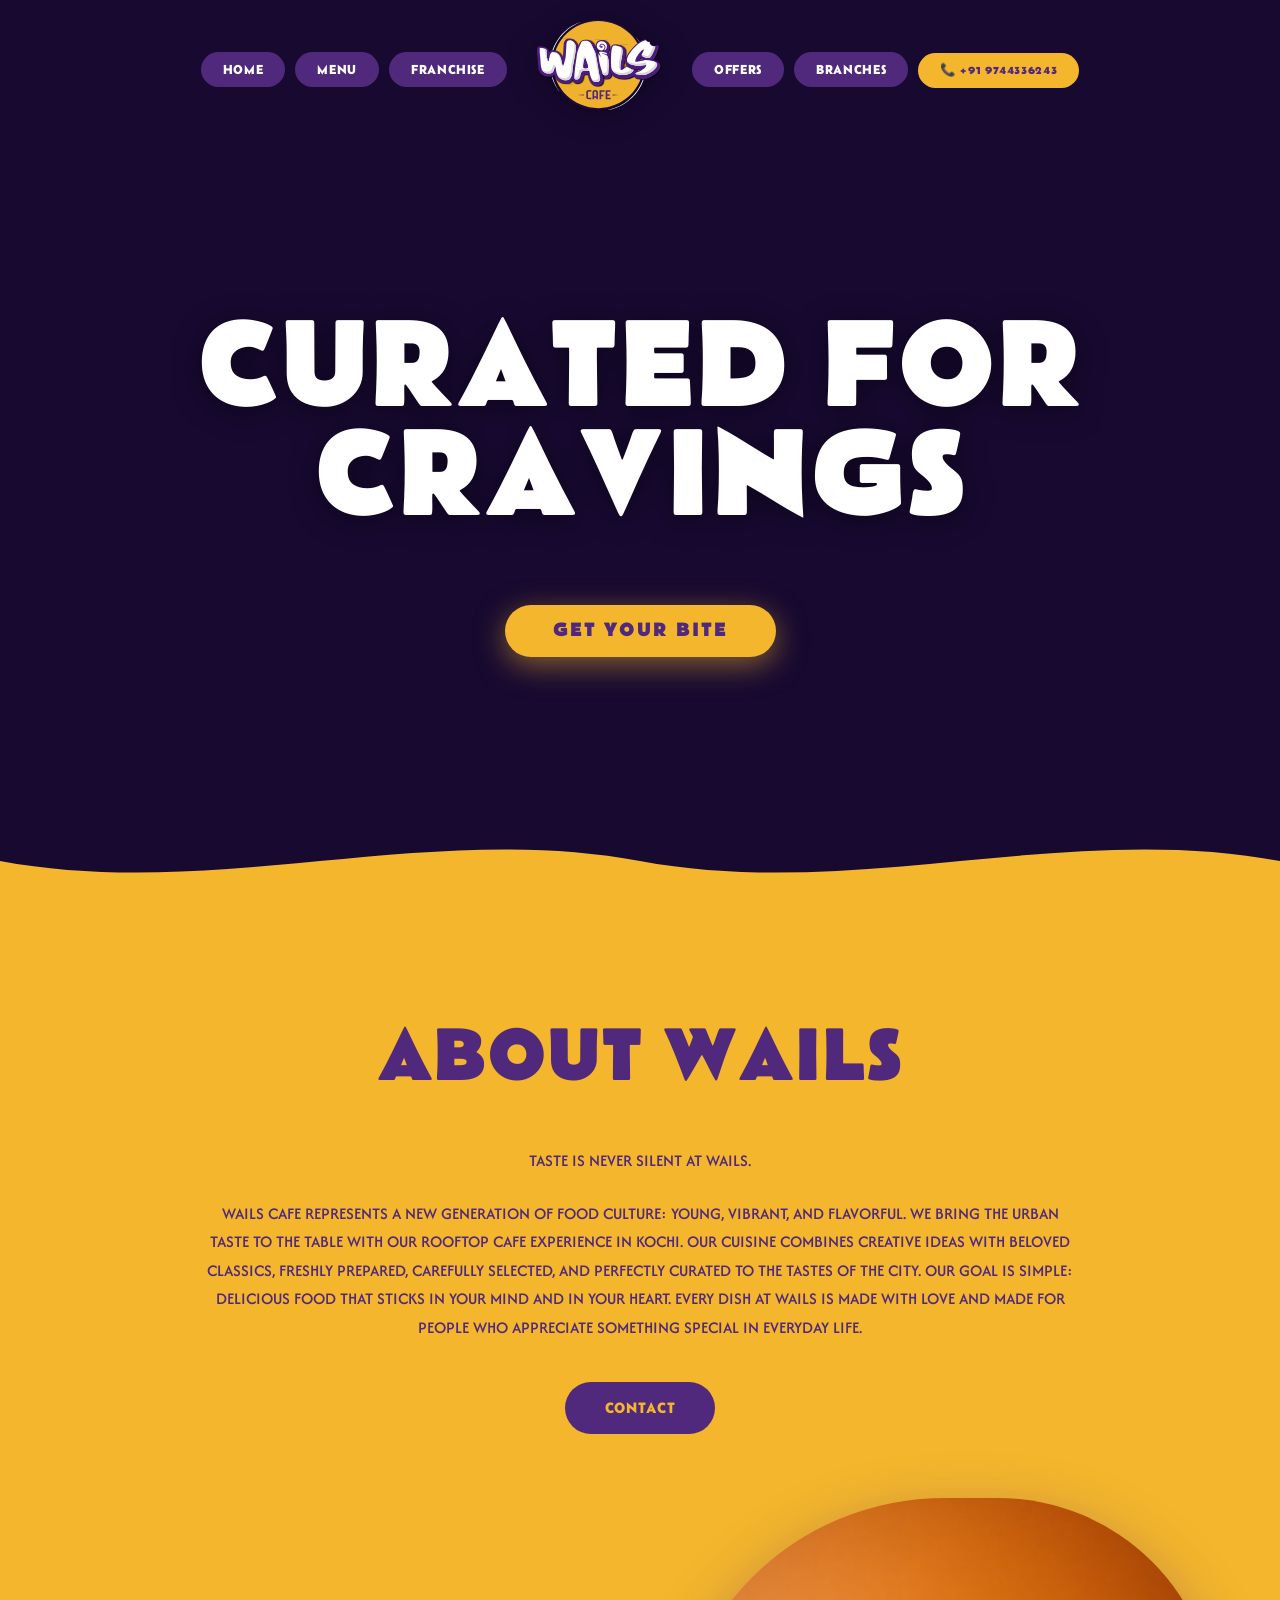
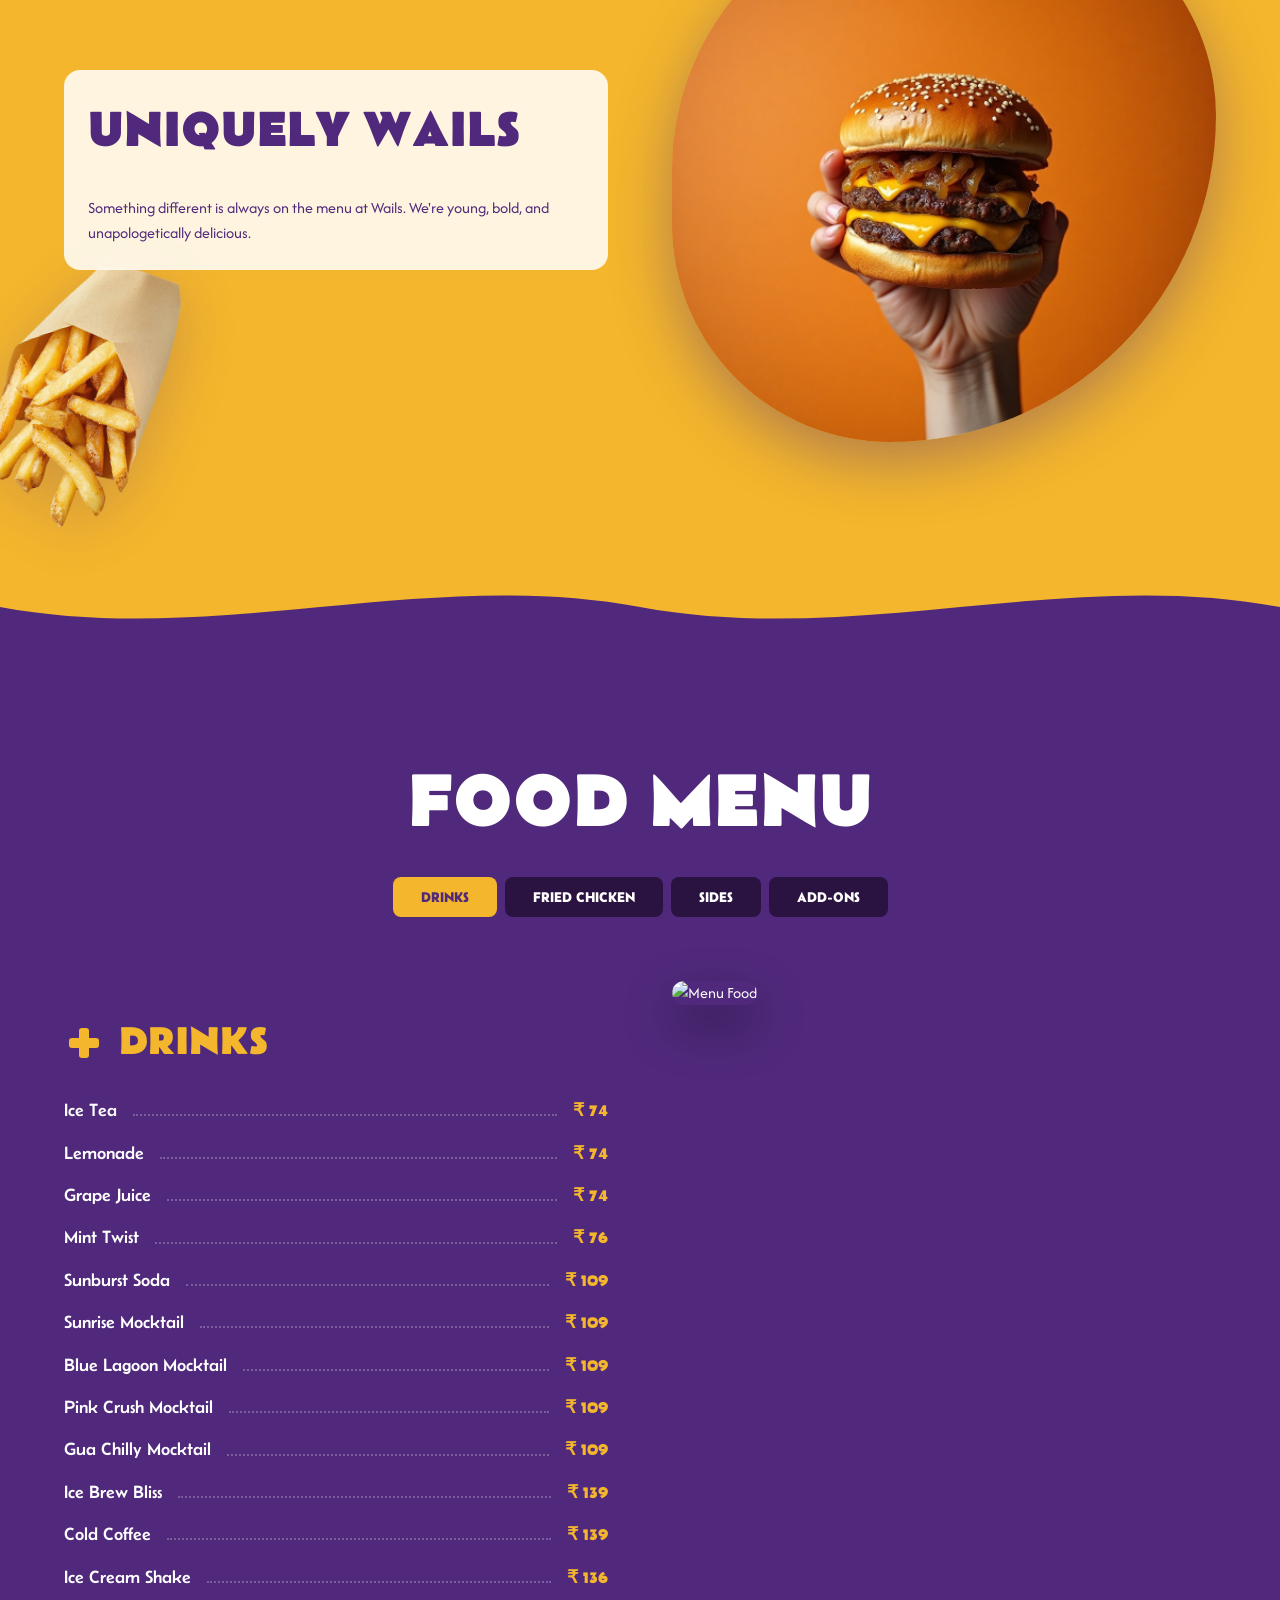
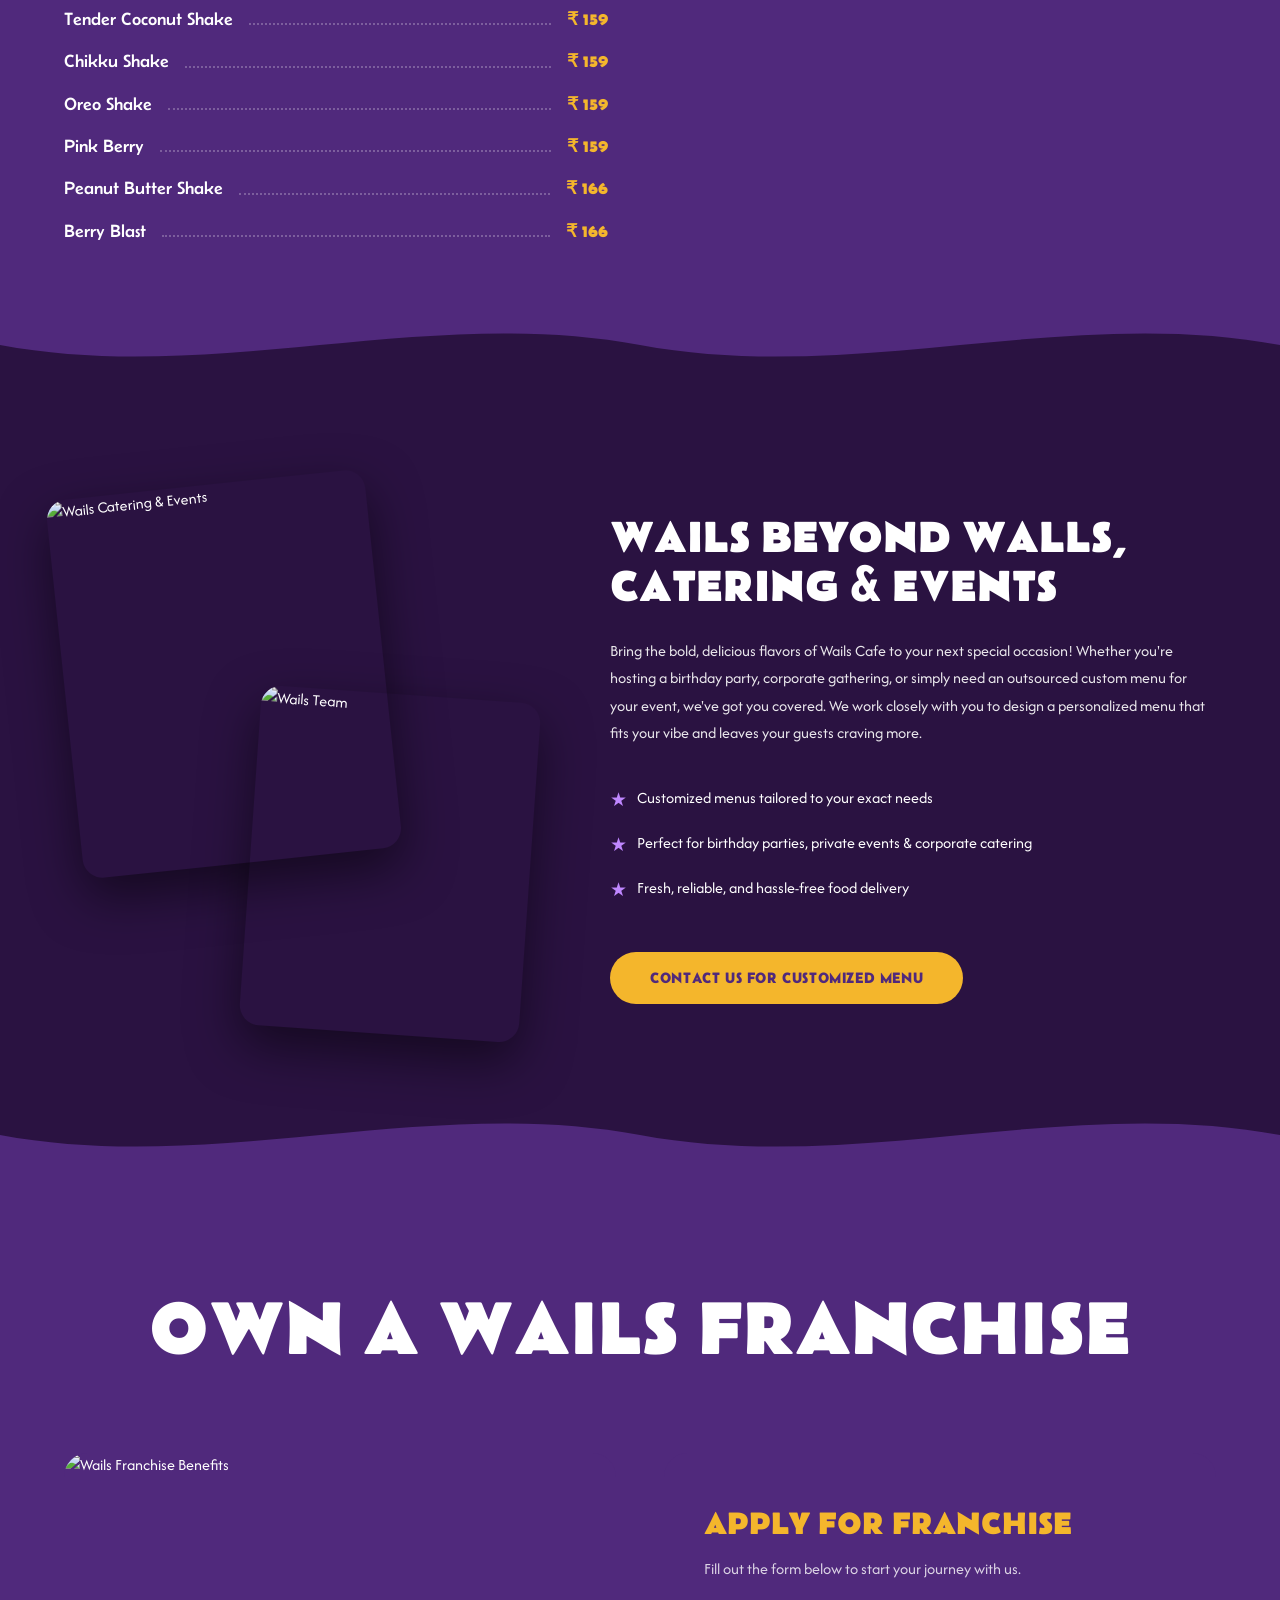
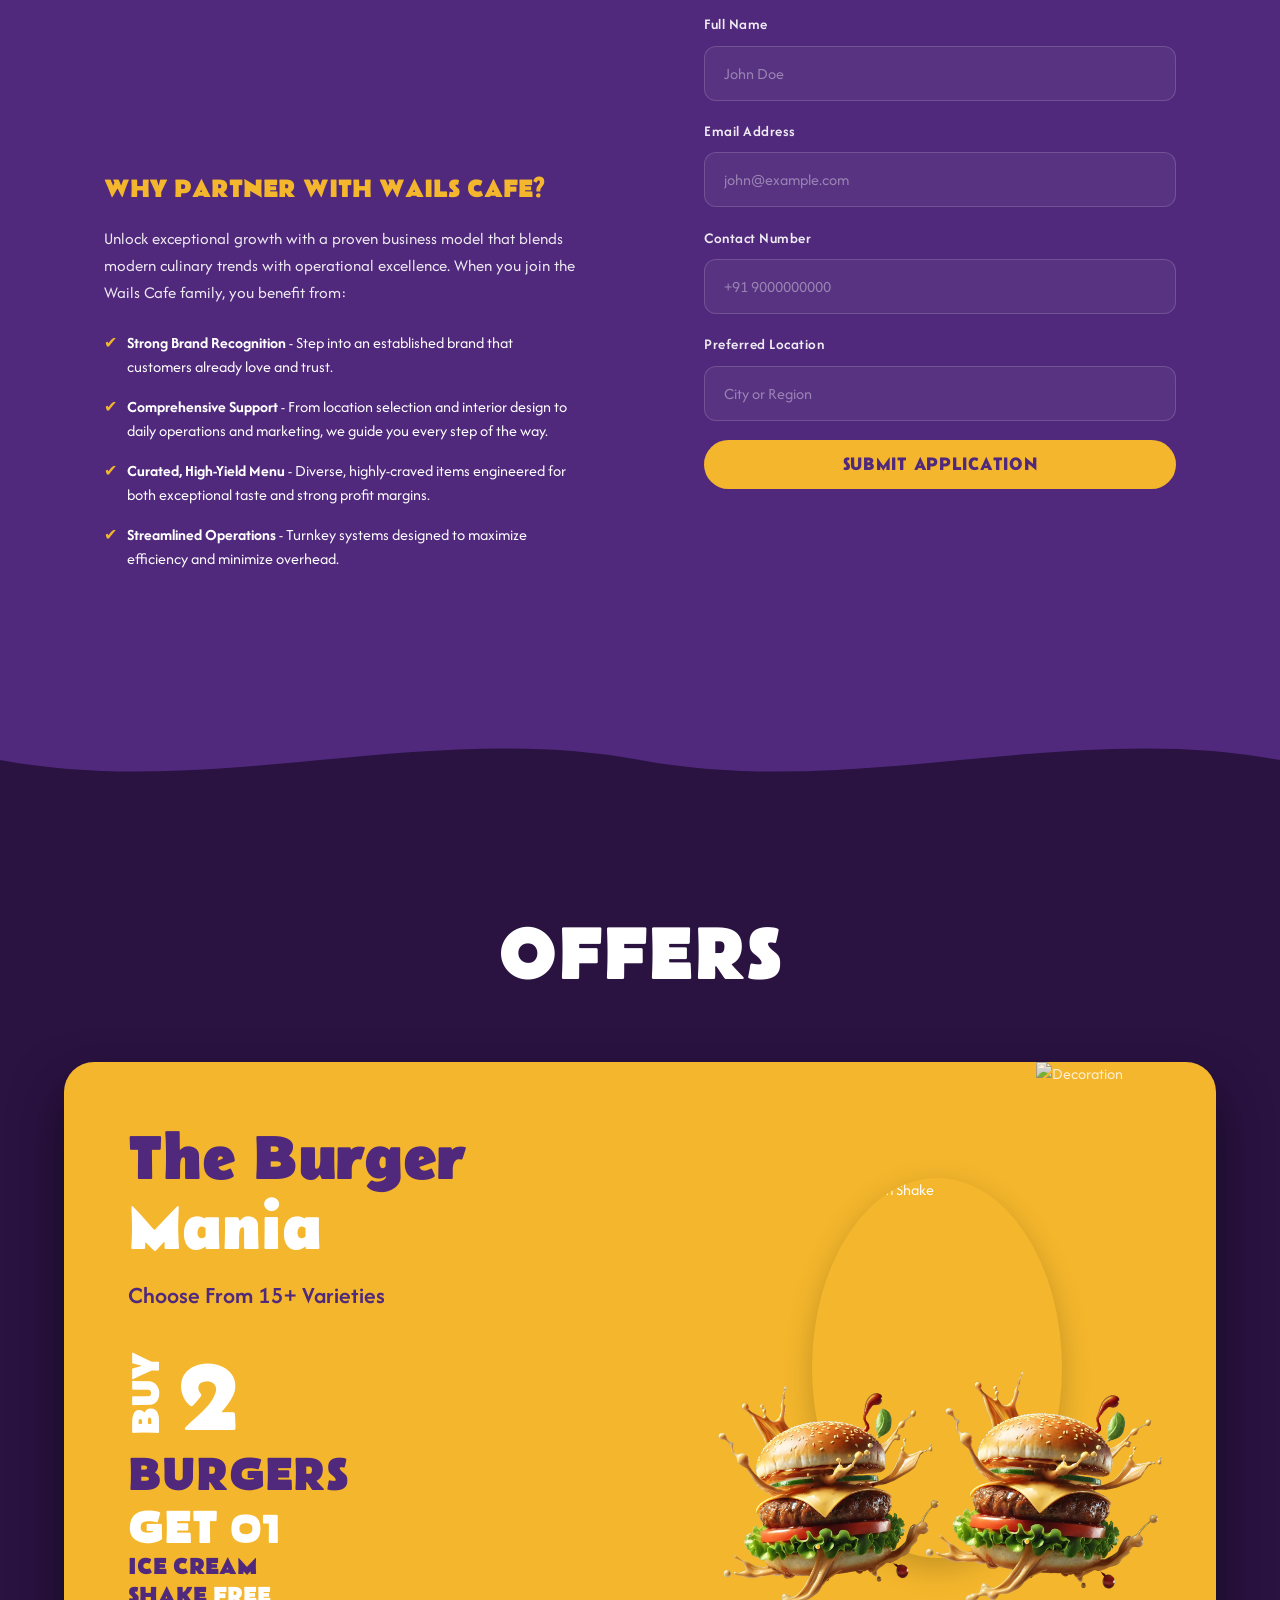
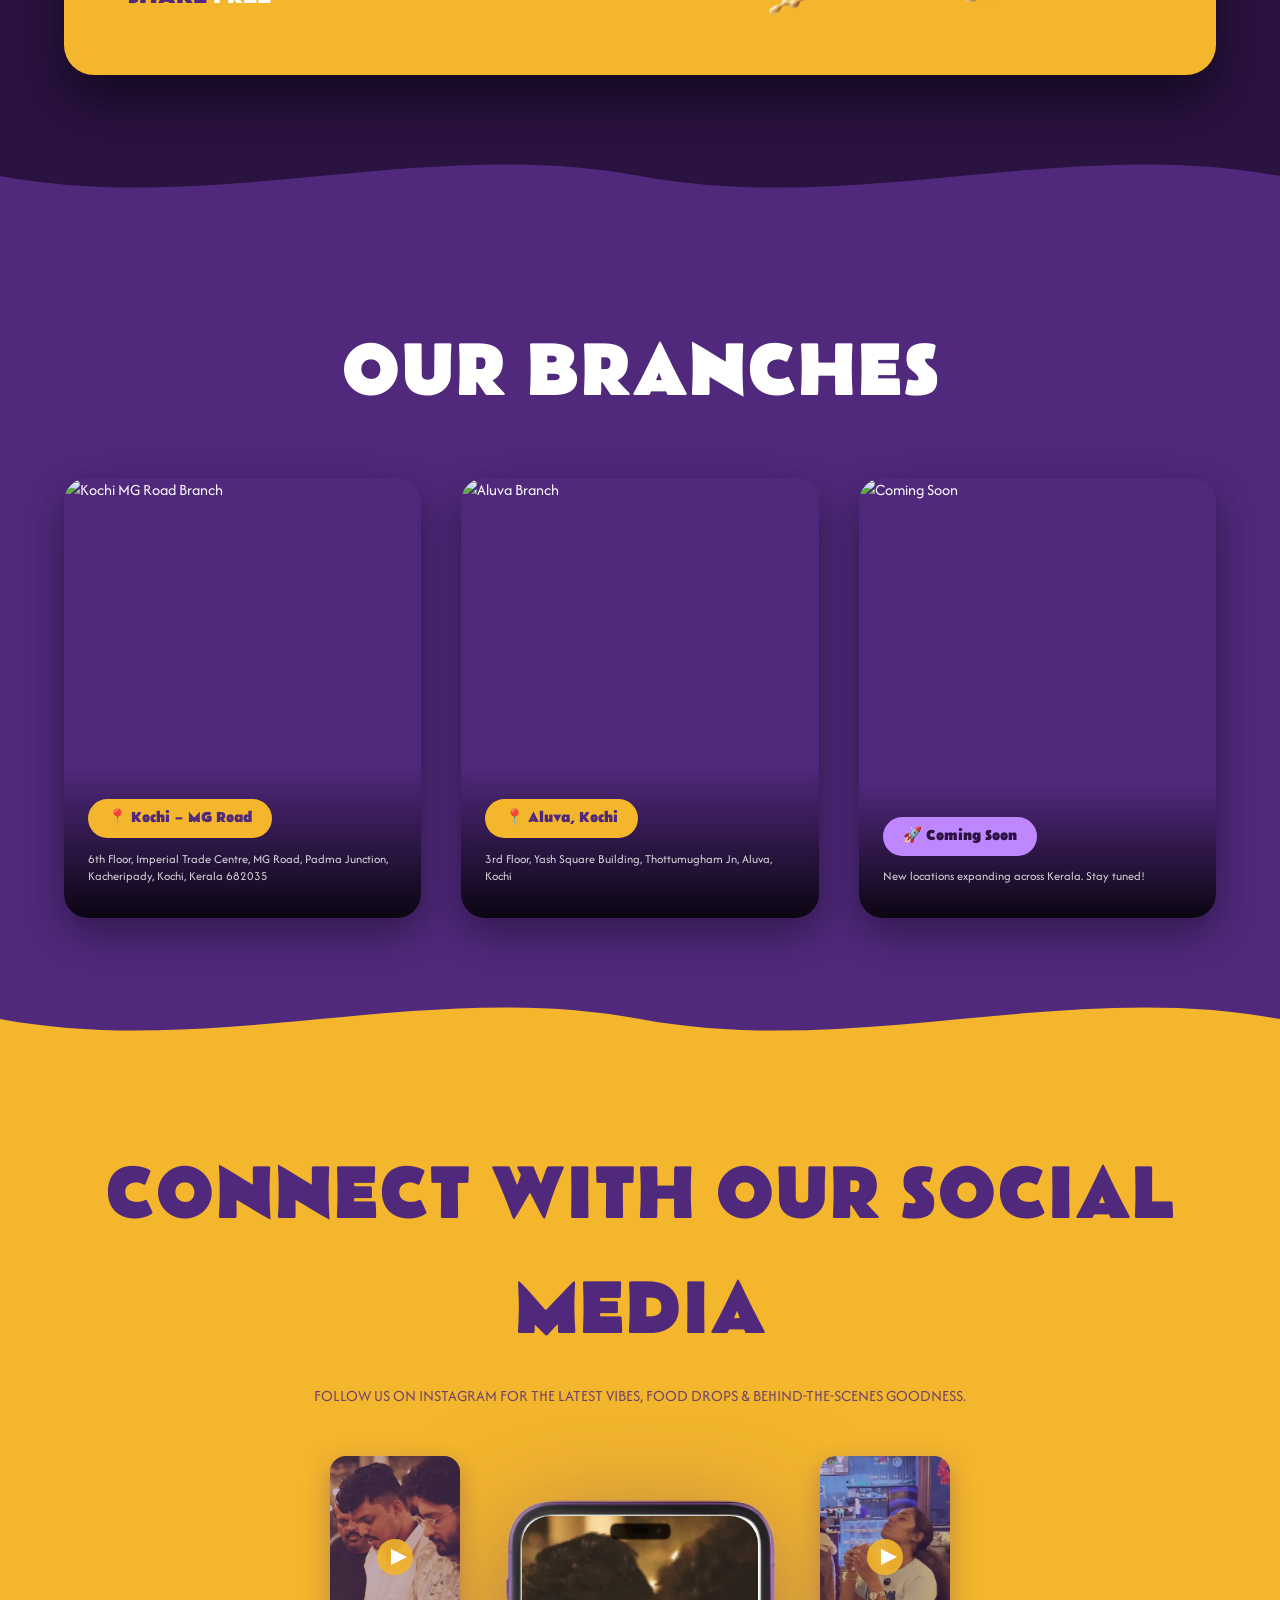
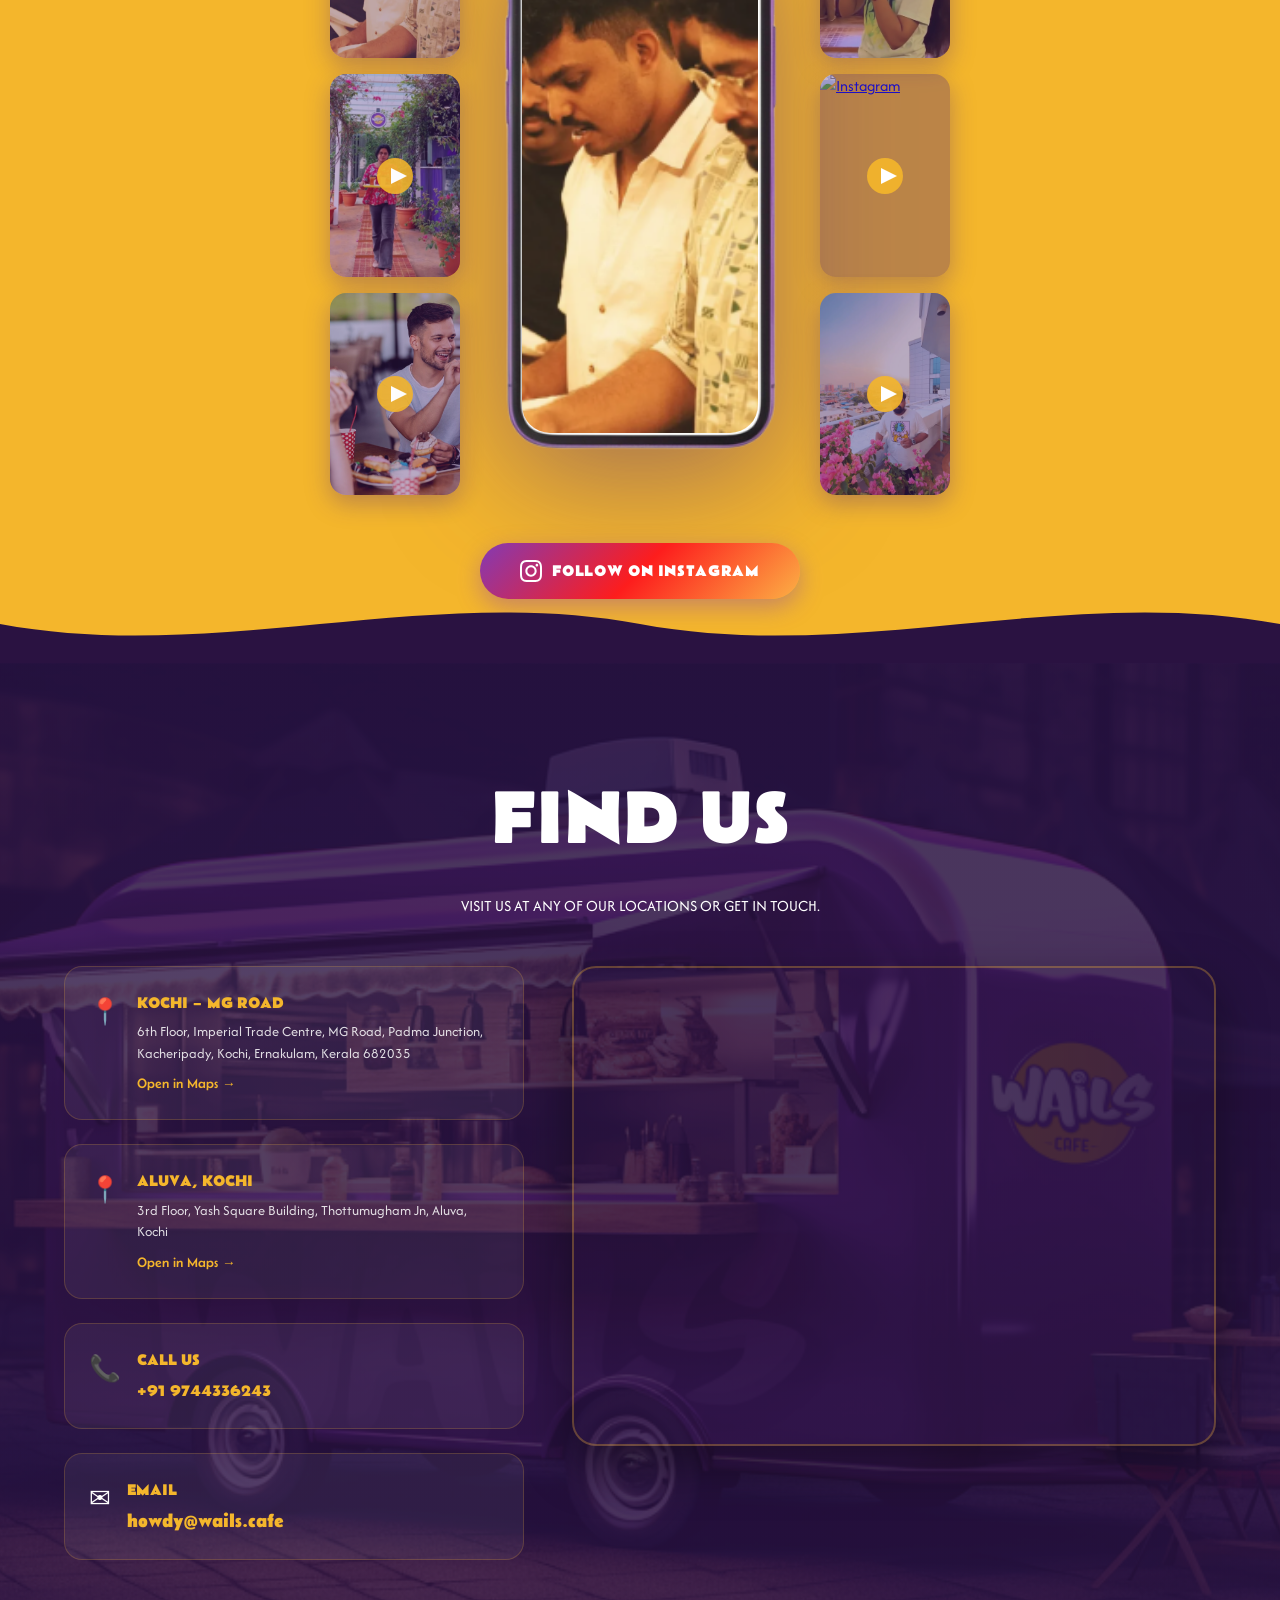
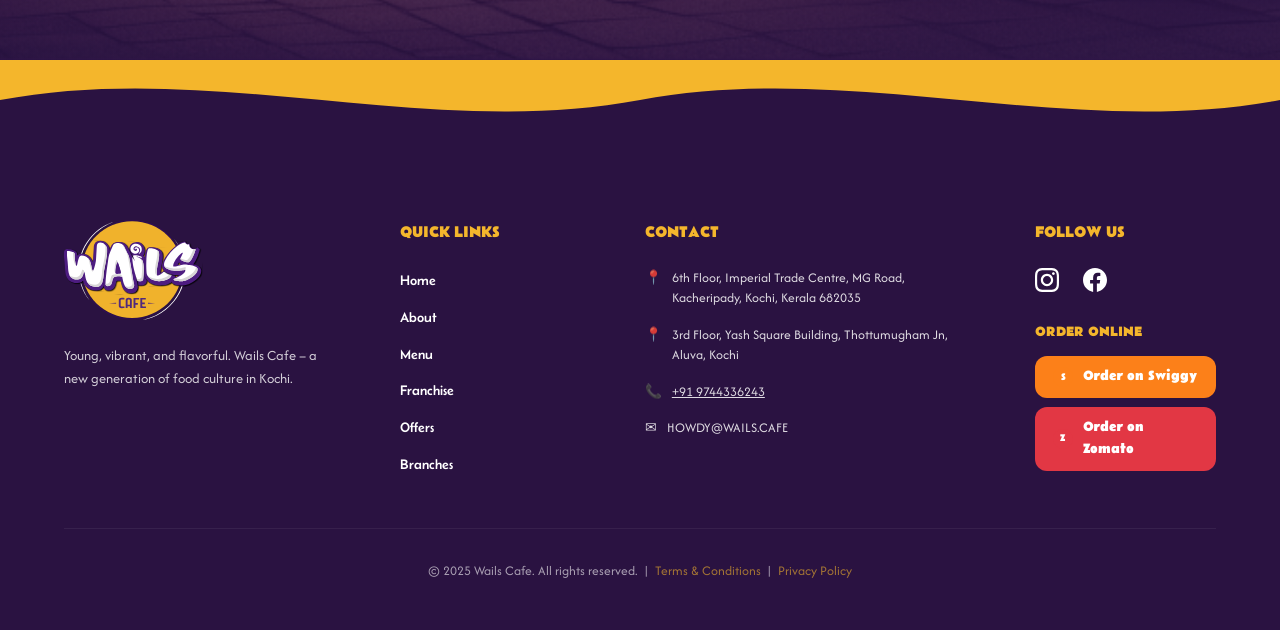
==== commit 7c89da1b: "Center hero title and add FB verification meta (no zip)" ====
--- a/index.html
+++ b/index.html
@@ -3,6 +3,7 @@
 <head>
 <meta charset="UTF-8">
 <meta name="viewport" content="width=device-width, initial-scale=1.0">
+<meta name="facebook-domain-verification" content="3560c39m8pglzriatxaovk3qdc91su" />
 <title>Wails Cafe – Curated For Cravings</title>
 <meta name="description" content="Wails Cafe – a new generation of food culture. Young, vibrant, and flavorful rooftop cafe experience in Kochi.">
 <link rel="preconnect" href="https://fonts.googleapis.com">
--- a/style.css
+++ b/style.css
@@ -152,6 +152,7 @@
   font-weight: 700;
   color: var(--text-white);
   margin-bottom: 2rem;
+  text-align: center;
   text-shadow: 0 4px 30px rgba(0,0,0,0.4);
   animation: heroIn 1.2s cubic-bezier(0.4,0,0.2,1) both;
   position: relative;
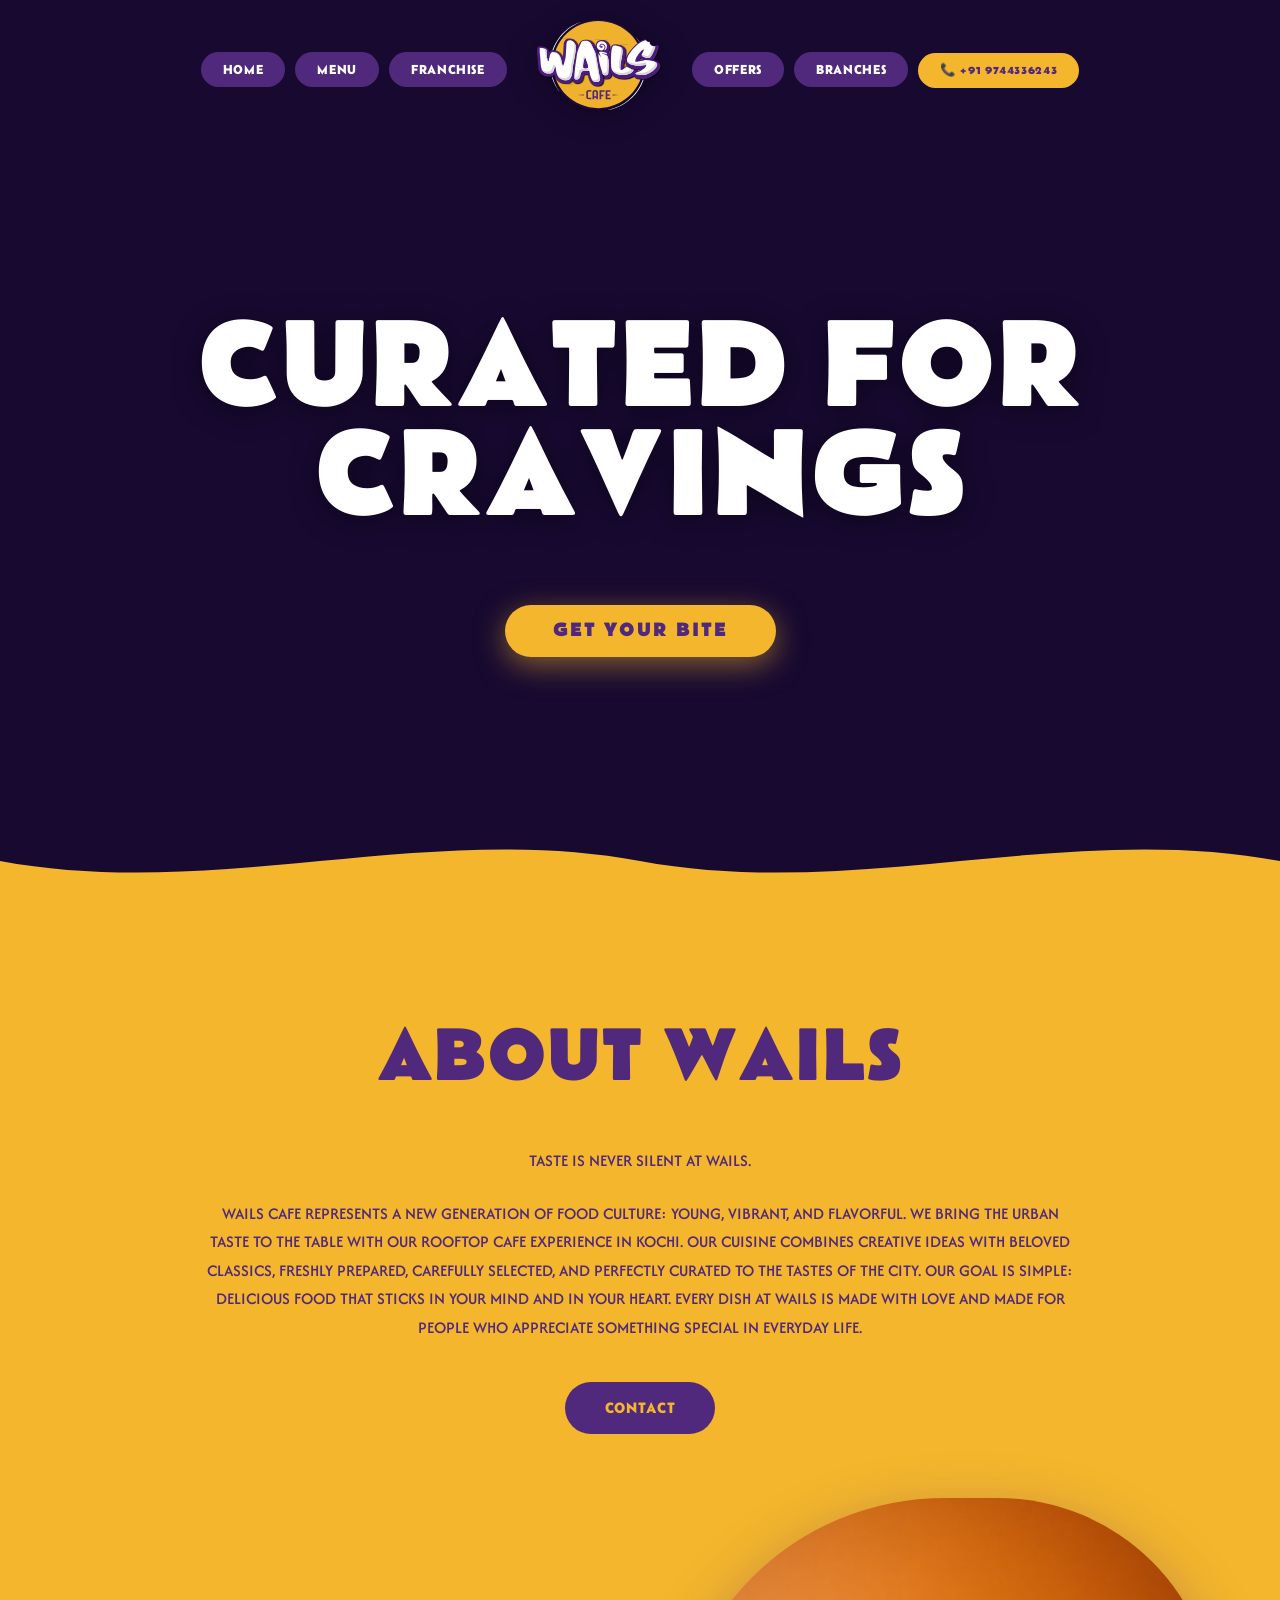
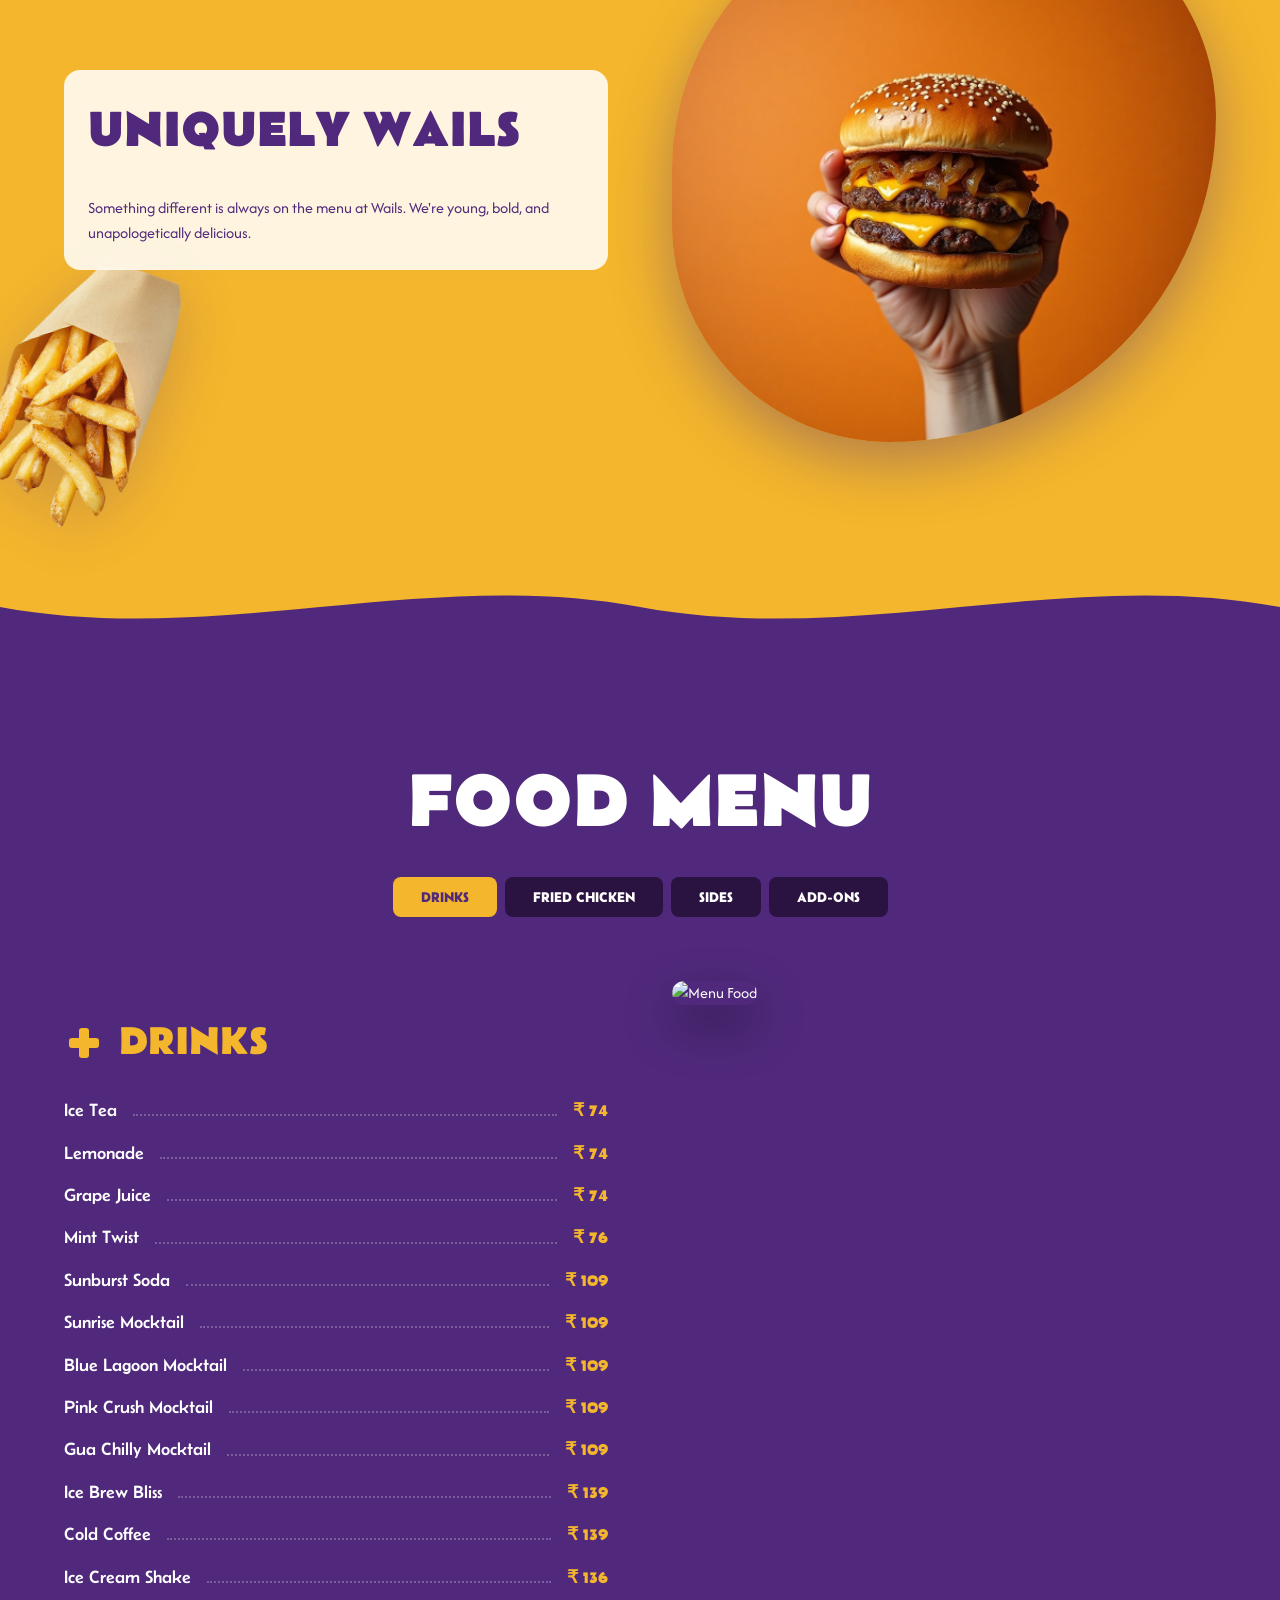
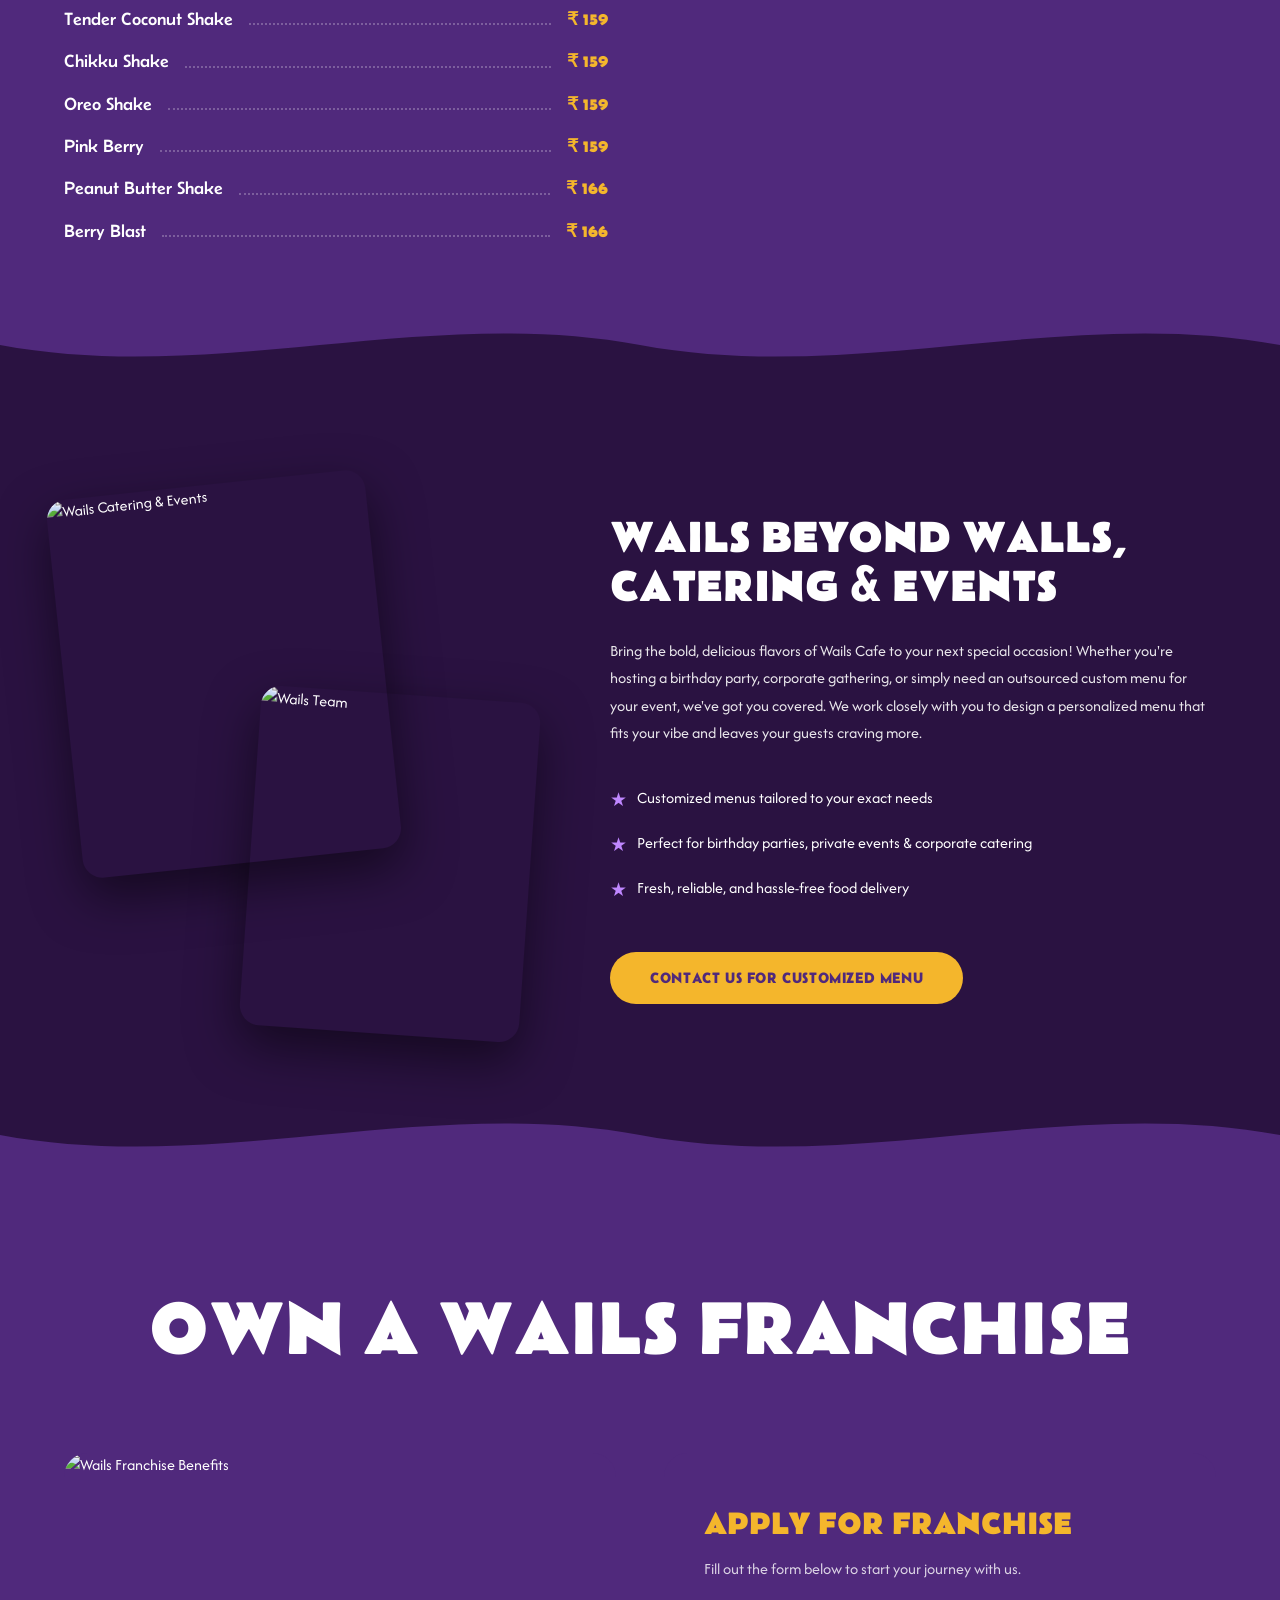
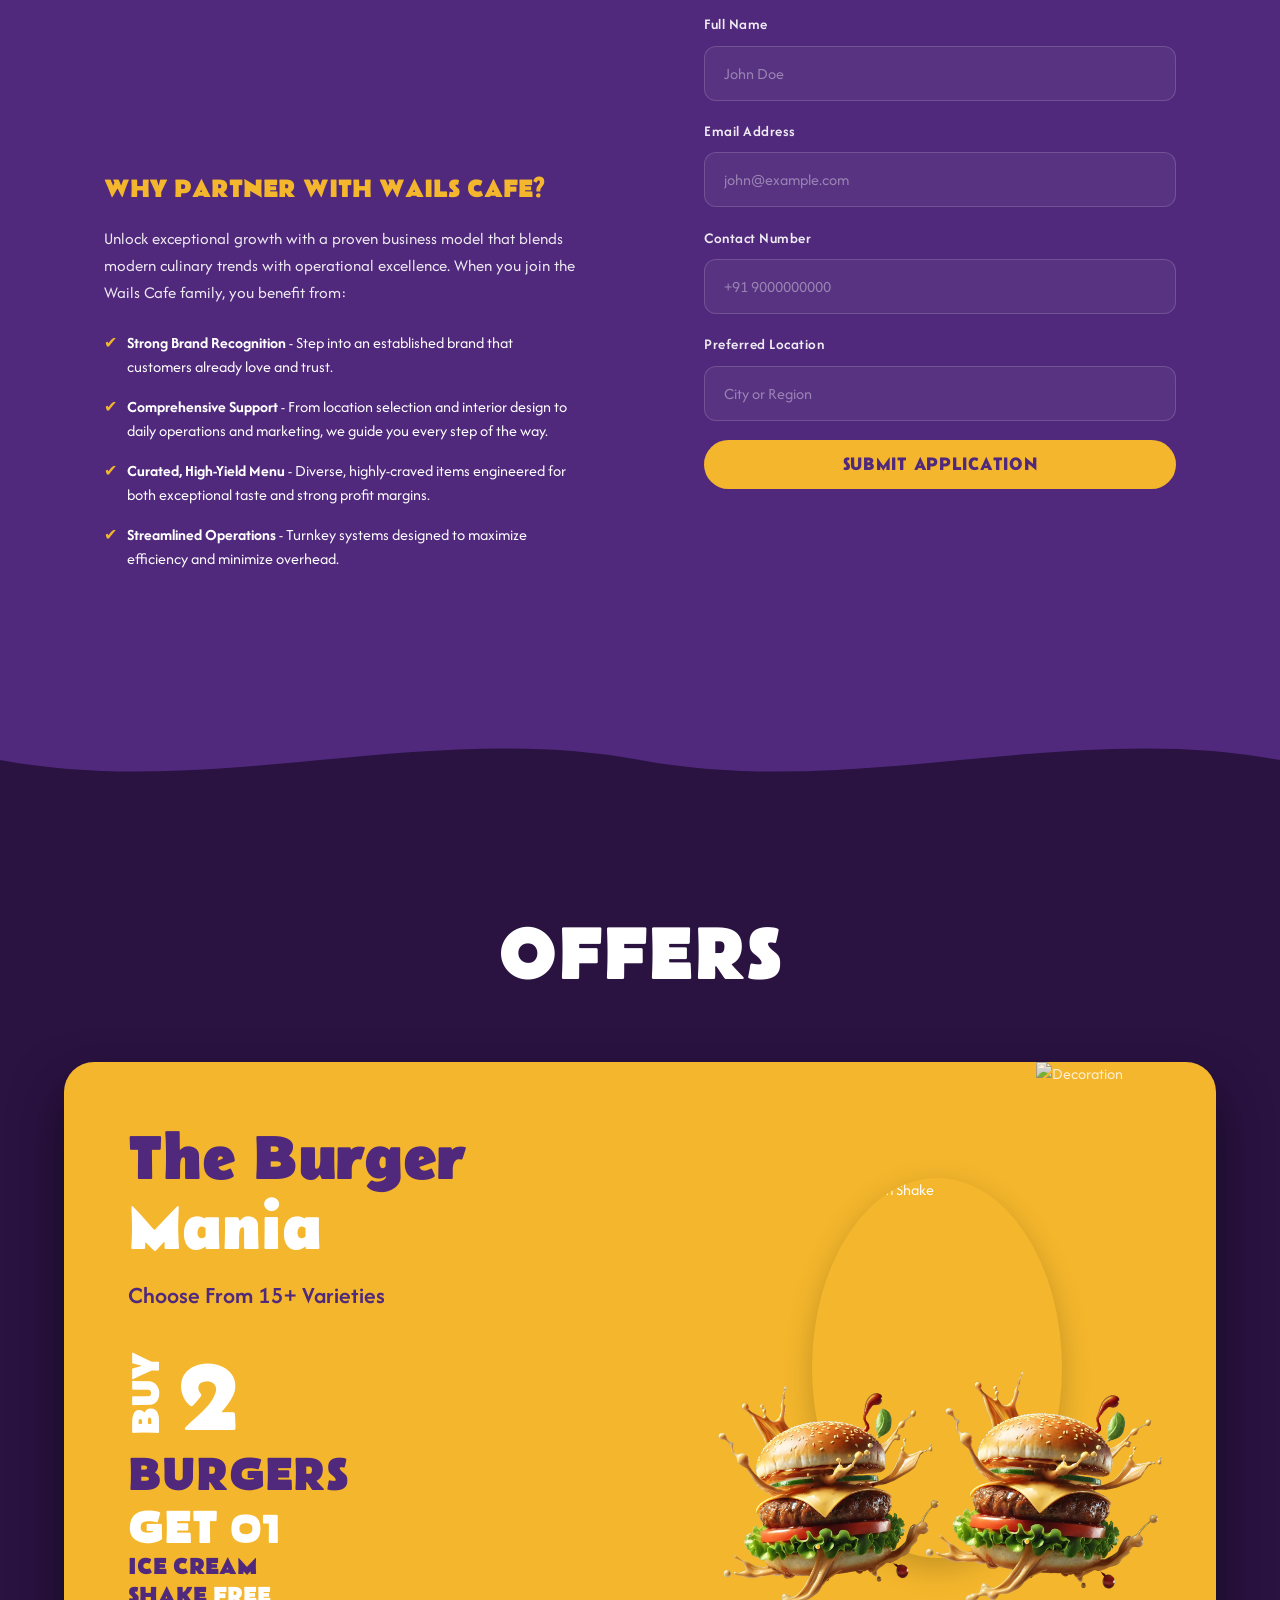
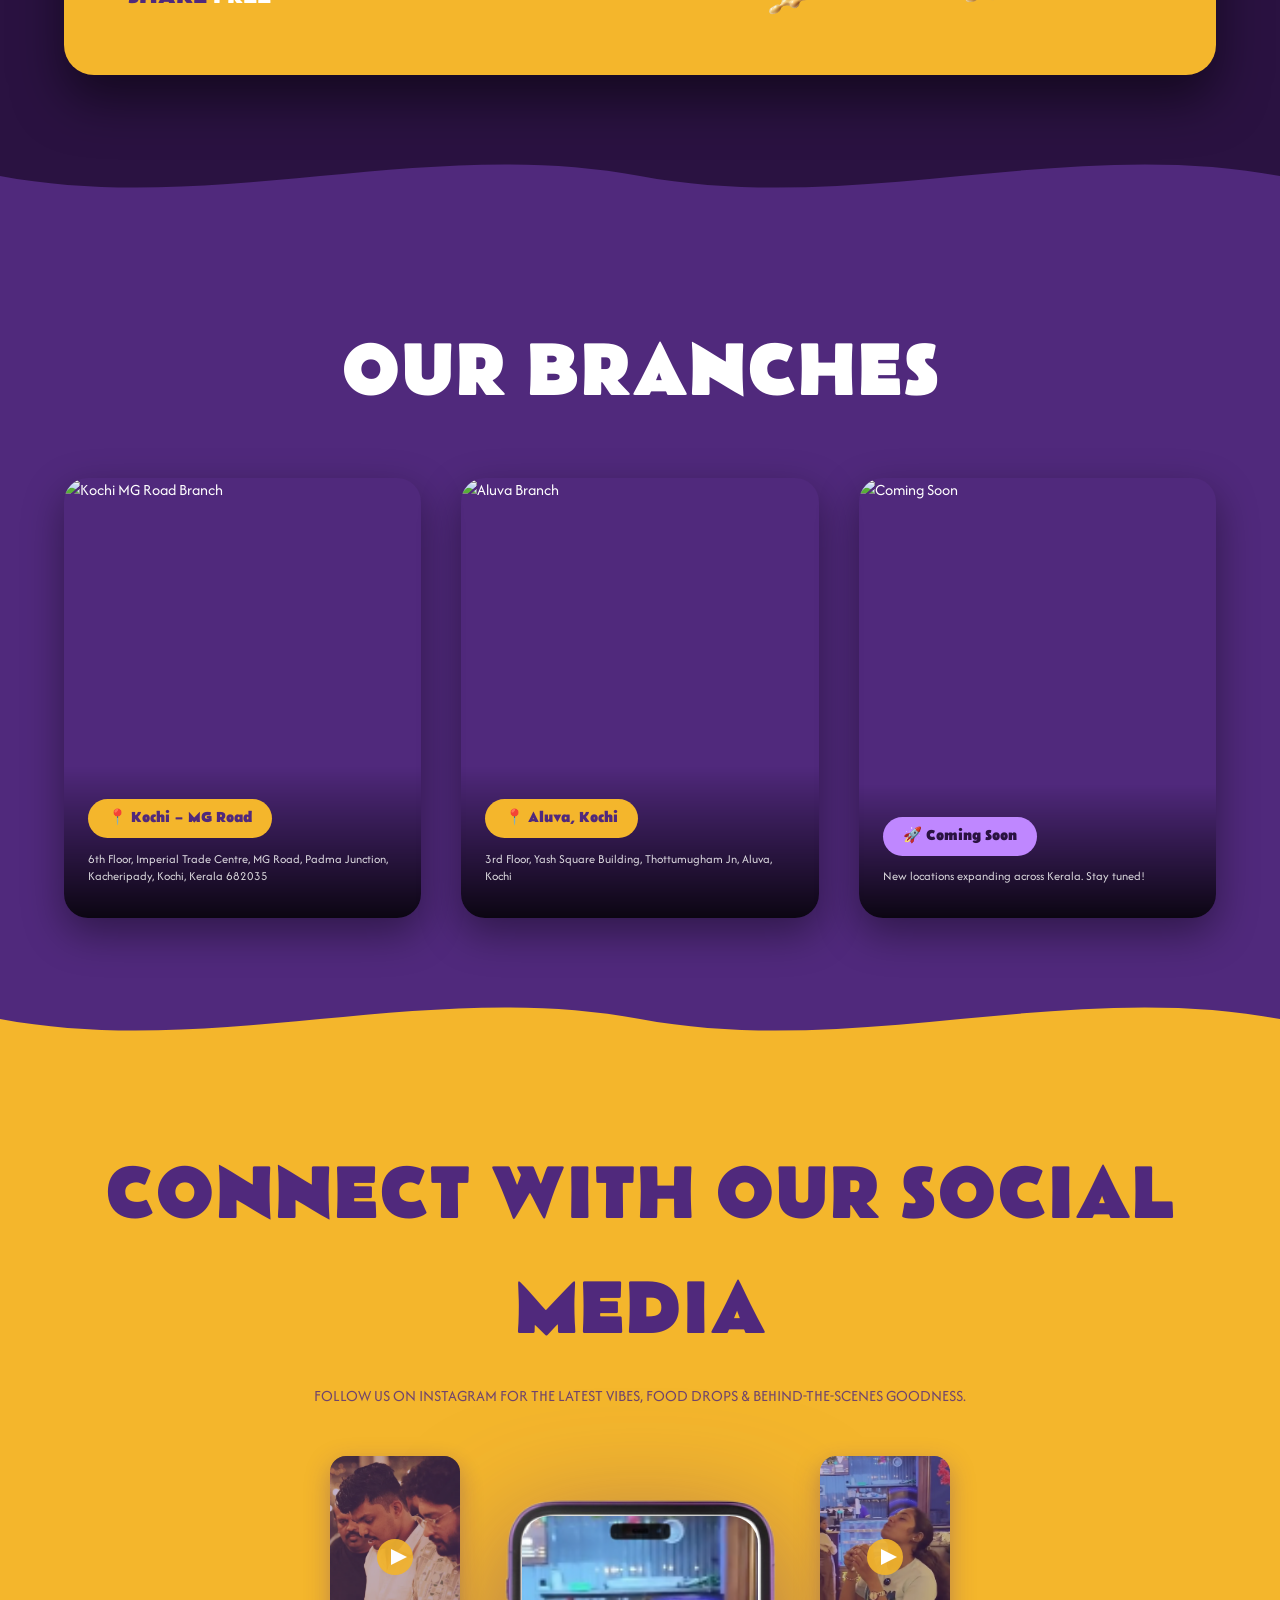
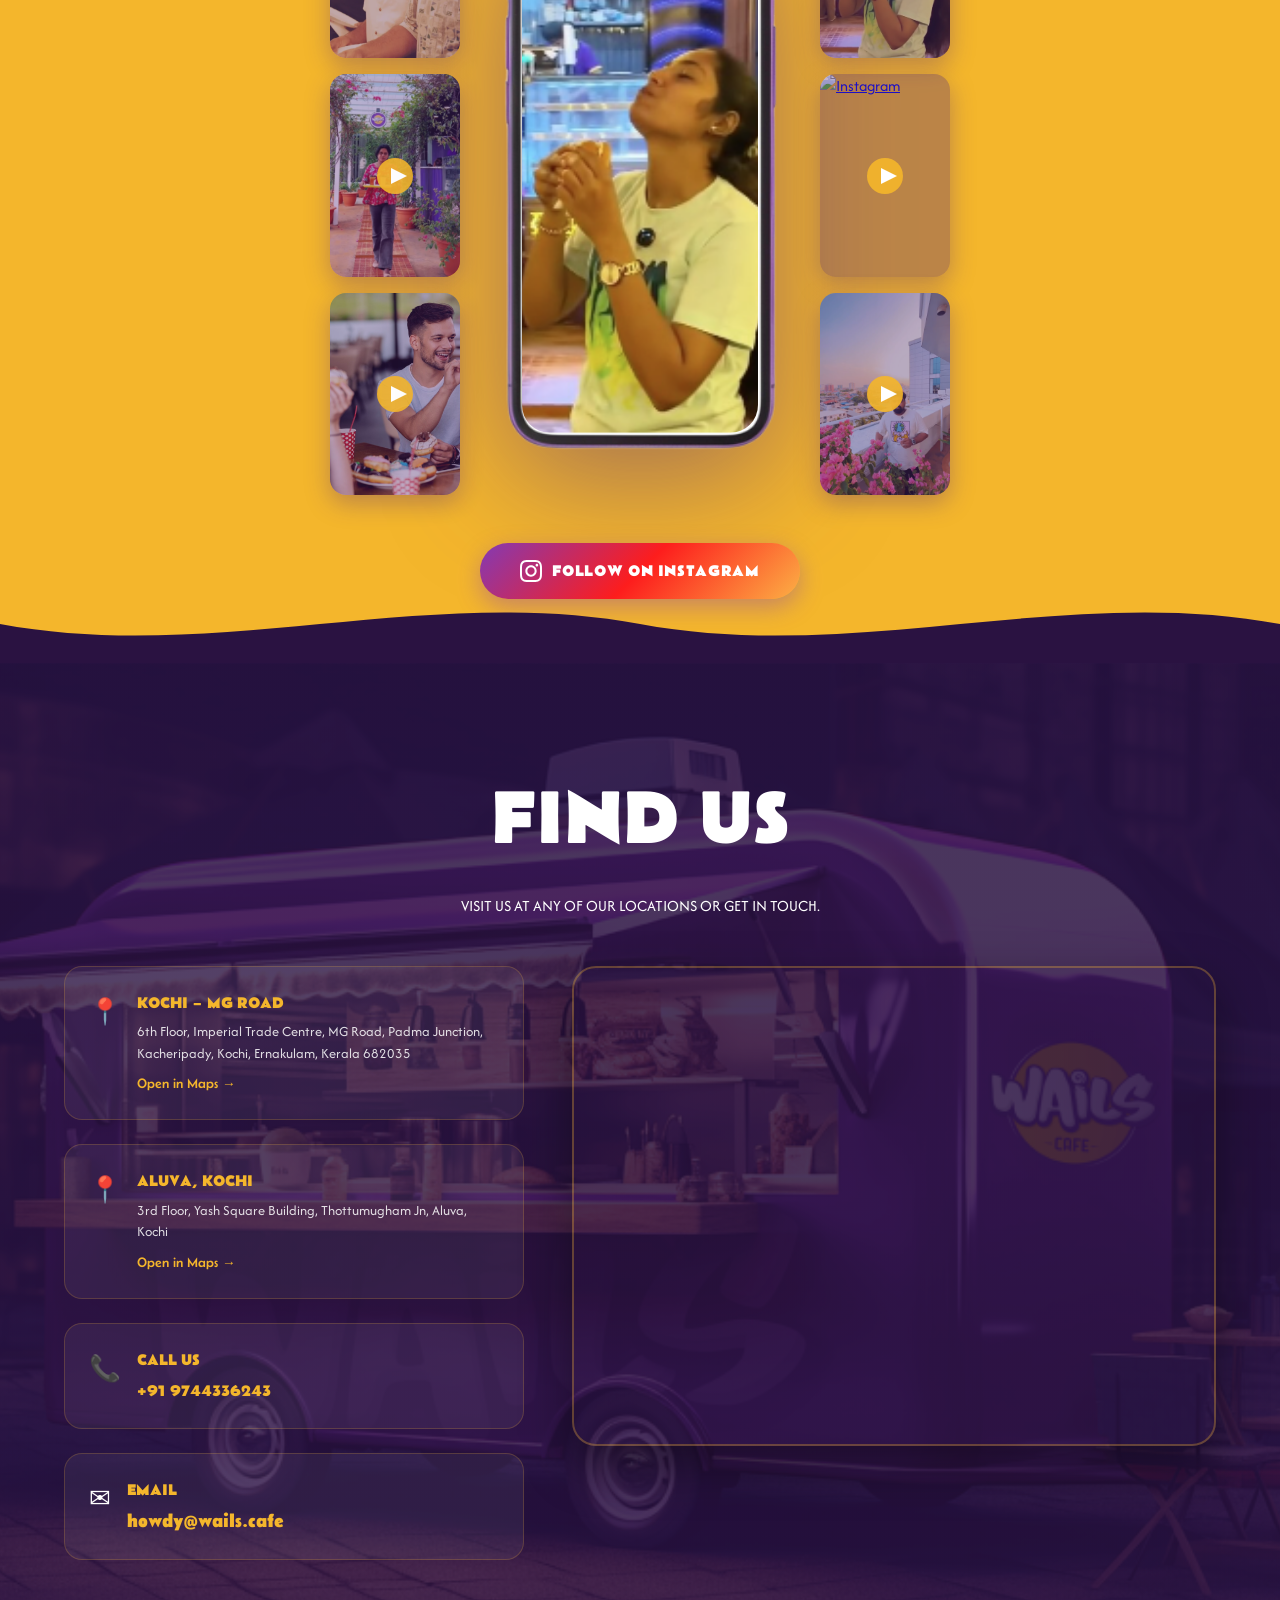
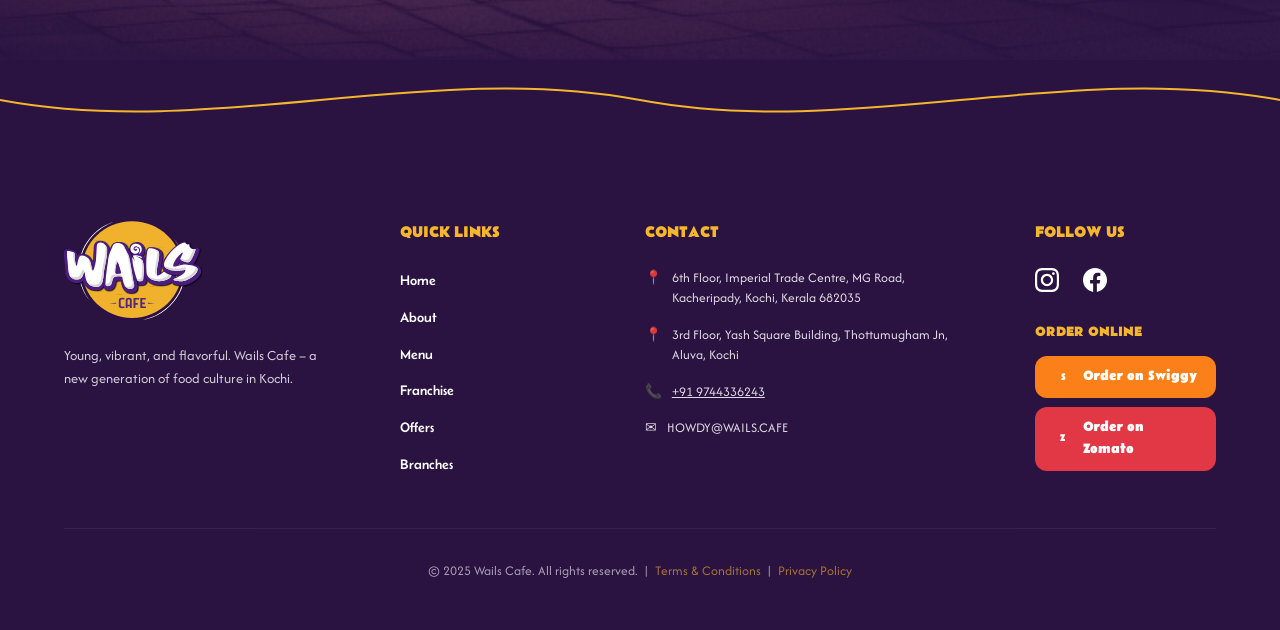
==== commit 06e7aedc: "Fix footer transition: remove yellow gap and add yellow wave outline (no zip)" ====
--- a/index.html
+++ b/index.html
@@ -459,7 +459,8 @@
 <footer>
   <div class="footer-wave-top">
     <svg viewBox="0 0 1920 120" xmlns="http://www.w3.org/2000/svg" preserveAspectRatio="none">
-      <path d="M0,60 C320,0 640,120 960,60 C1280,0 1600,120 1920,60 L1920,0 L0,0 Z" fill="#f4b62c"/>
+      <path d="M0,60 C320,120 640,0 960,60 C1280,120 1600,0 1920,60 L1920,120 L0,120 Z" fill="#2A1241"/>
+      <path d="M0,60 C320,120 640,0 960,60 C1280,120 1600,0 1920,60" fill="none" stroke="#f4b62c" stroke-width="3"/>
     </svg>
   </div>
 
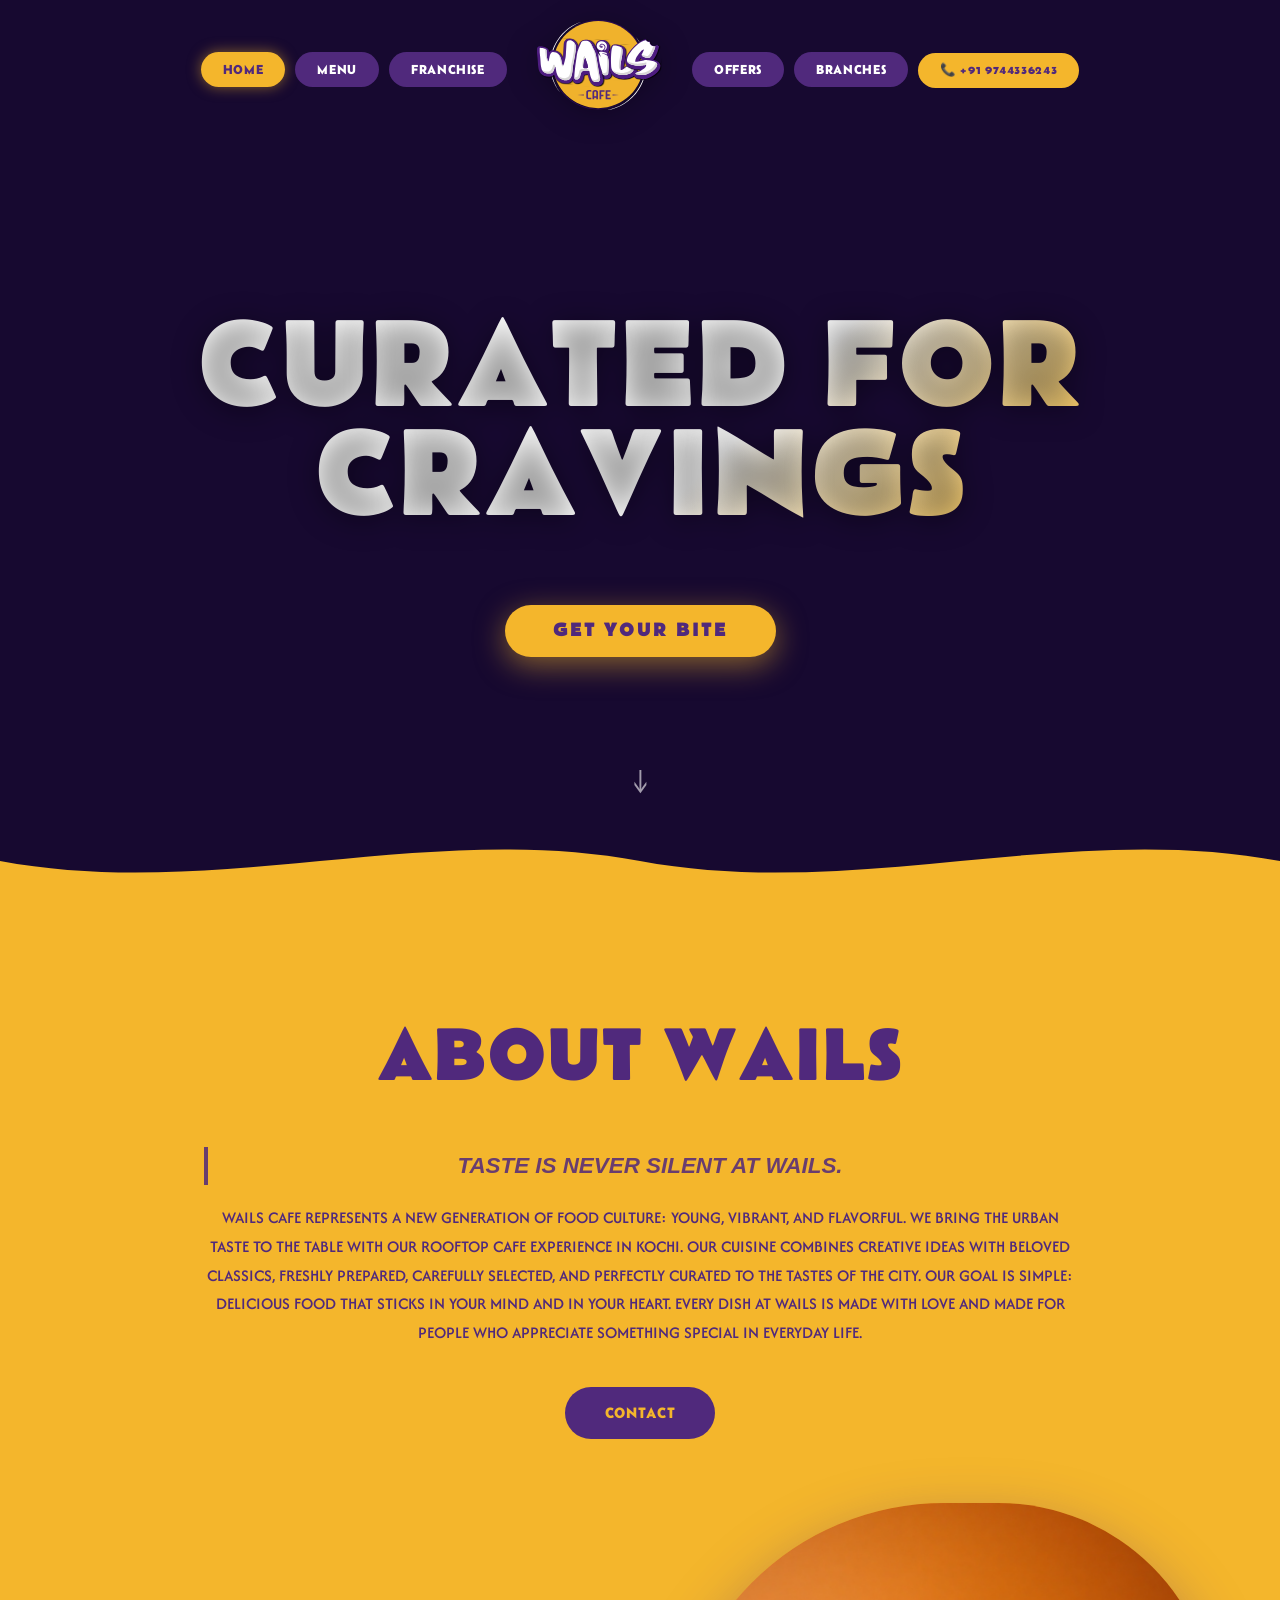
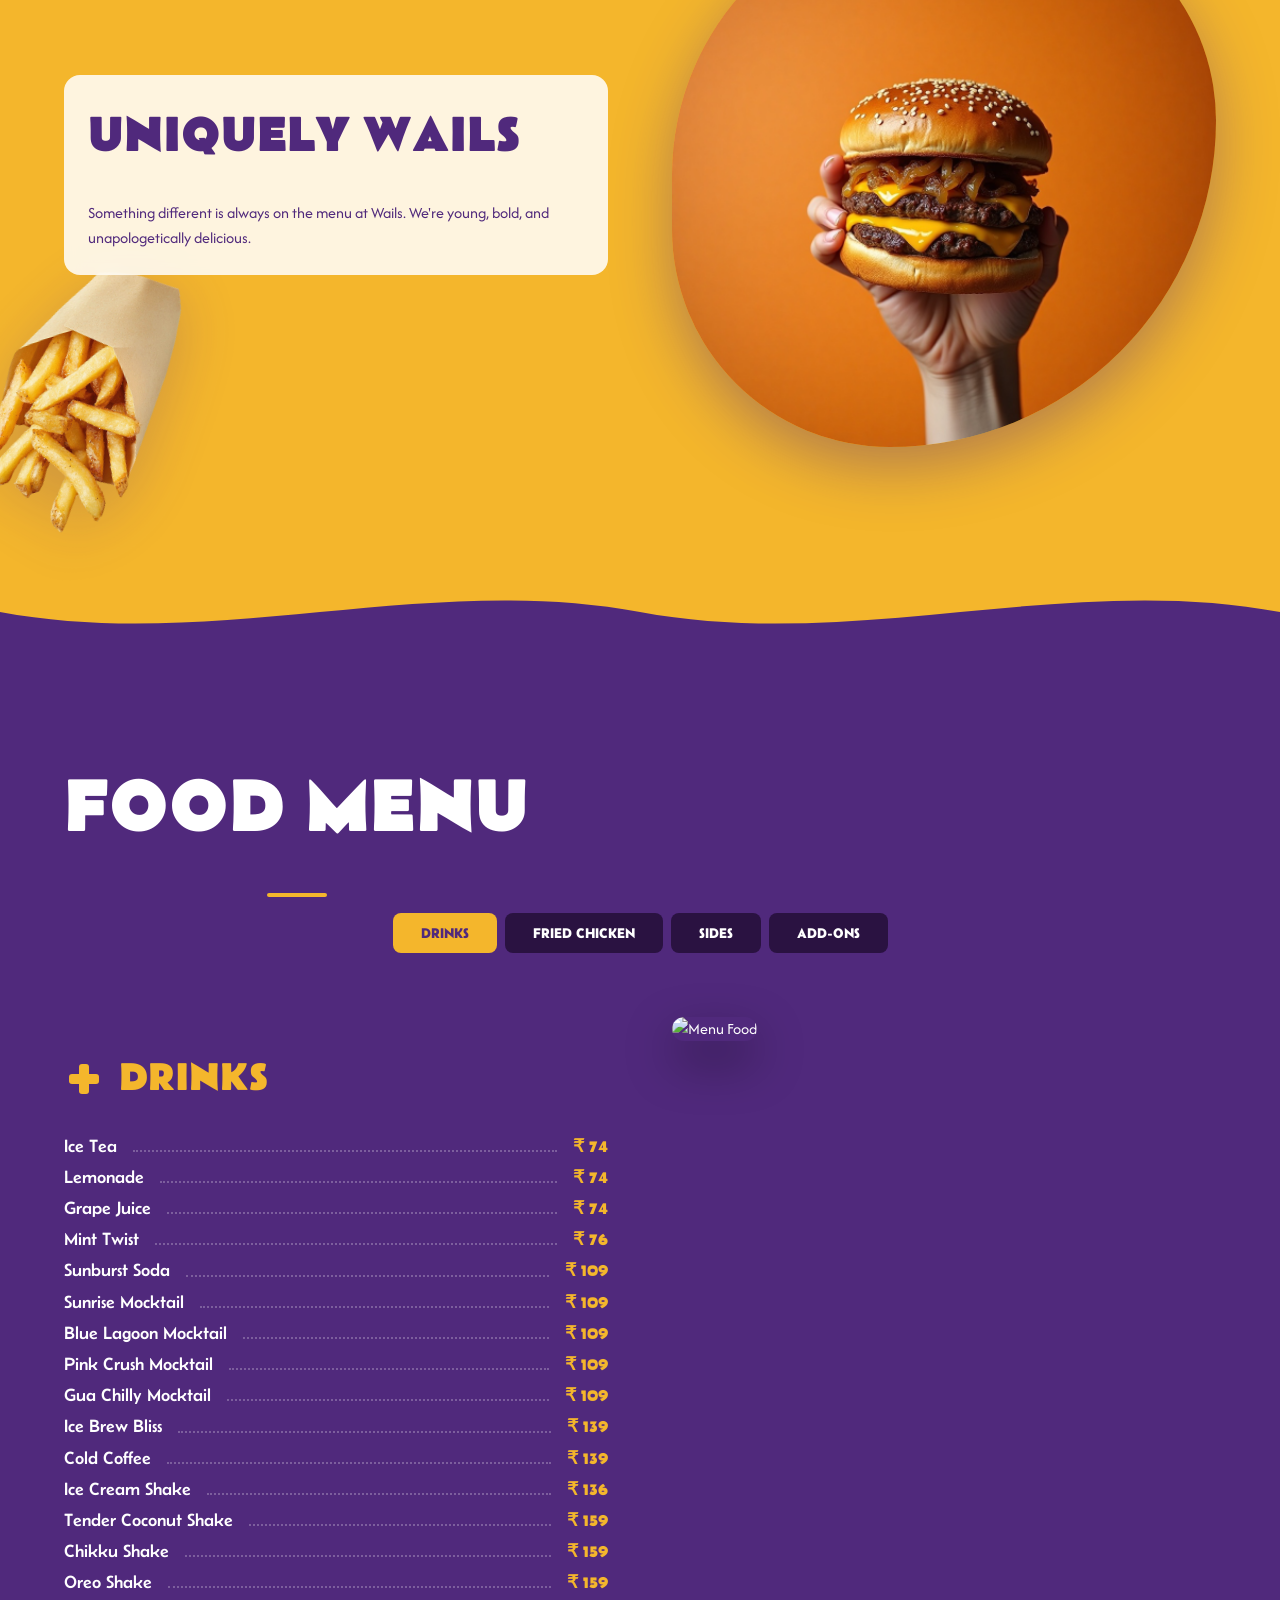
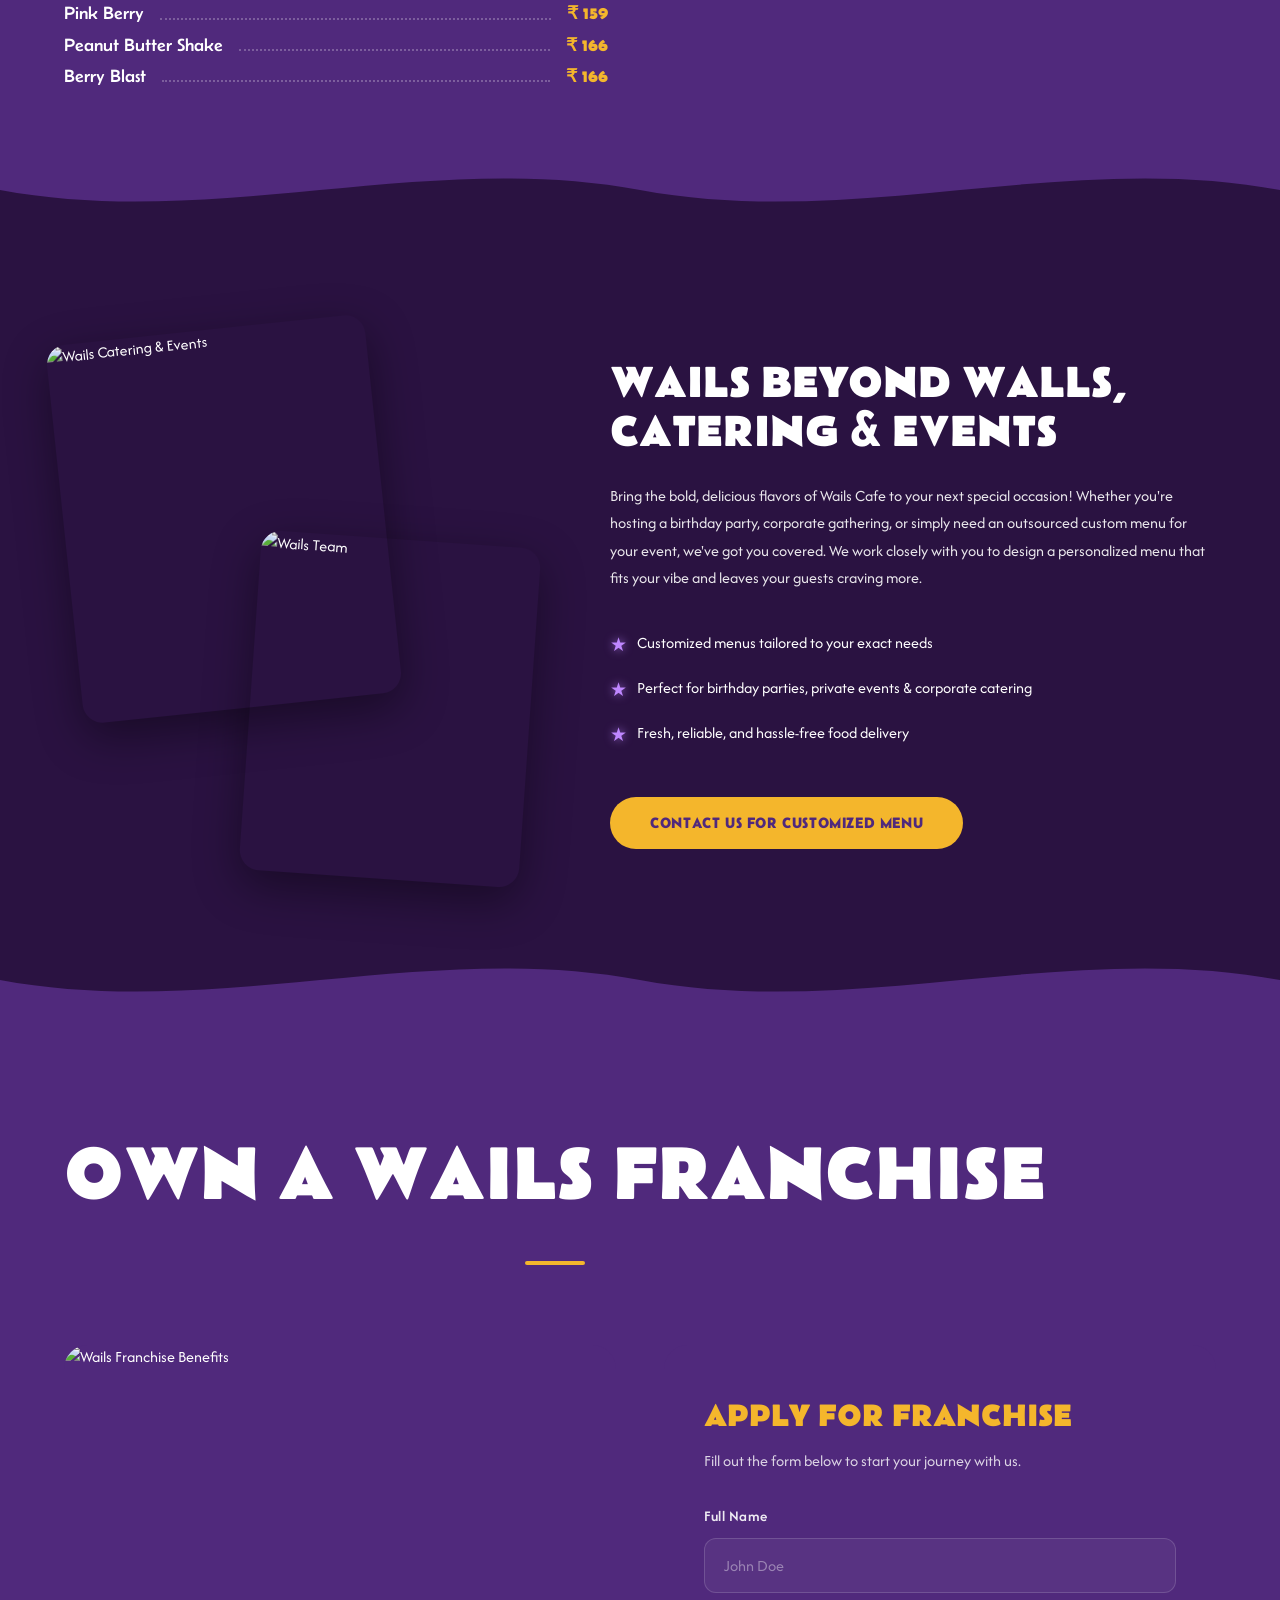
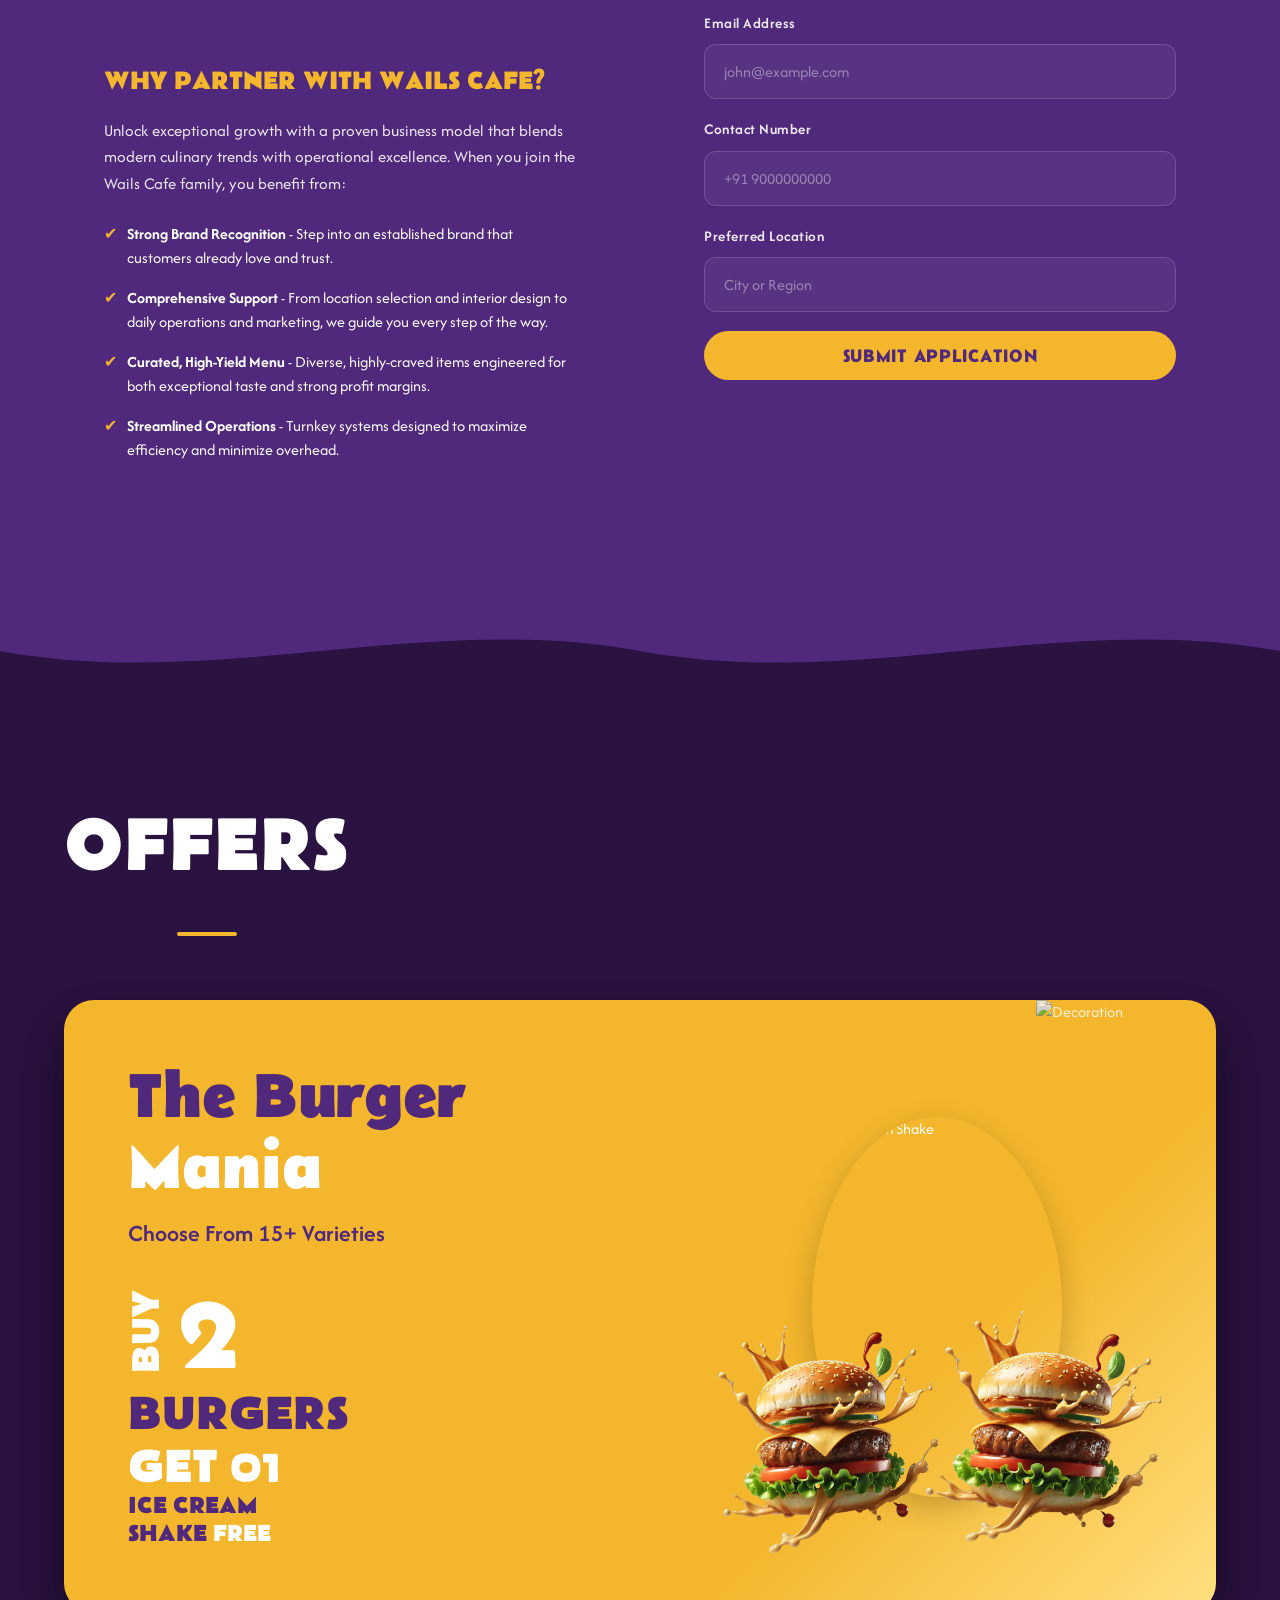
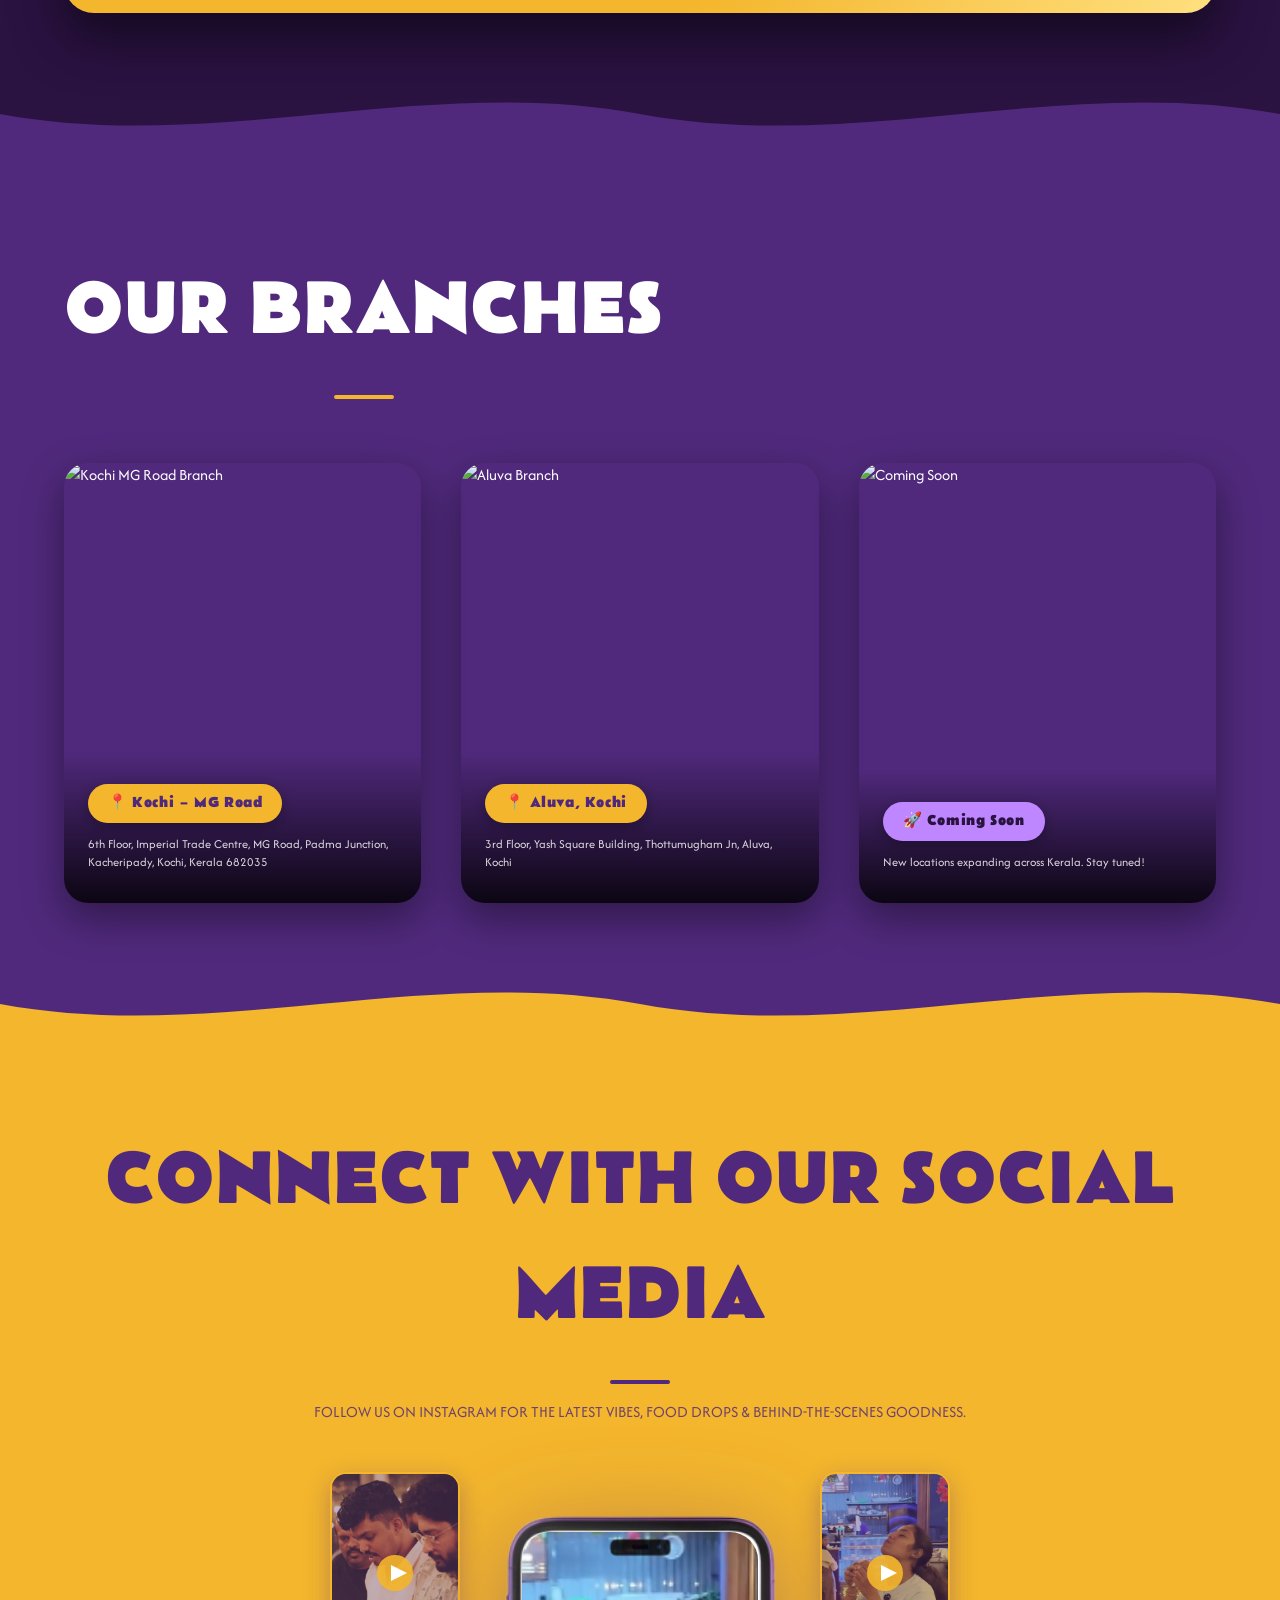
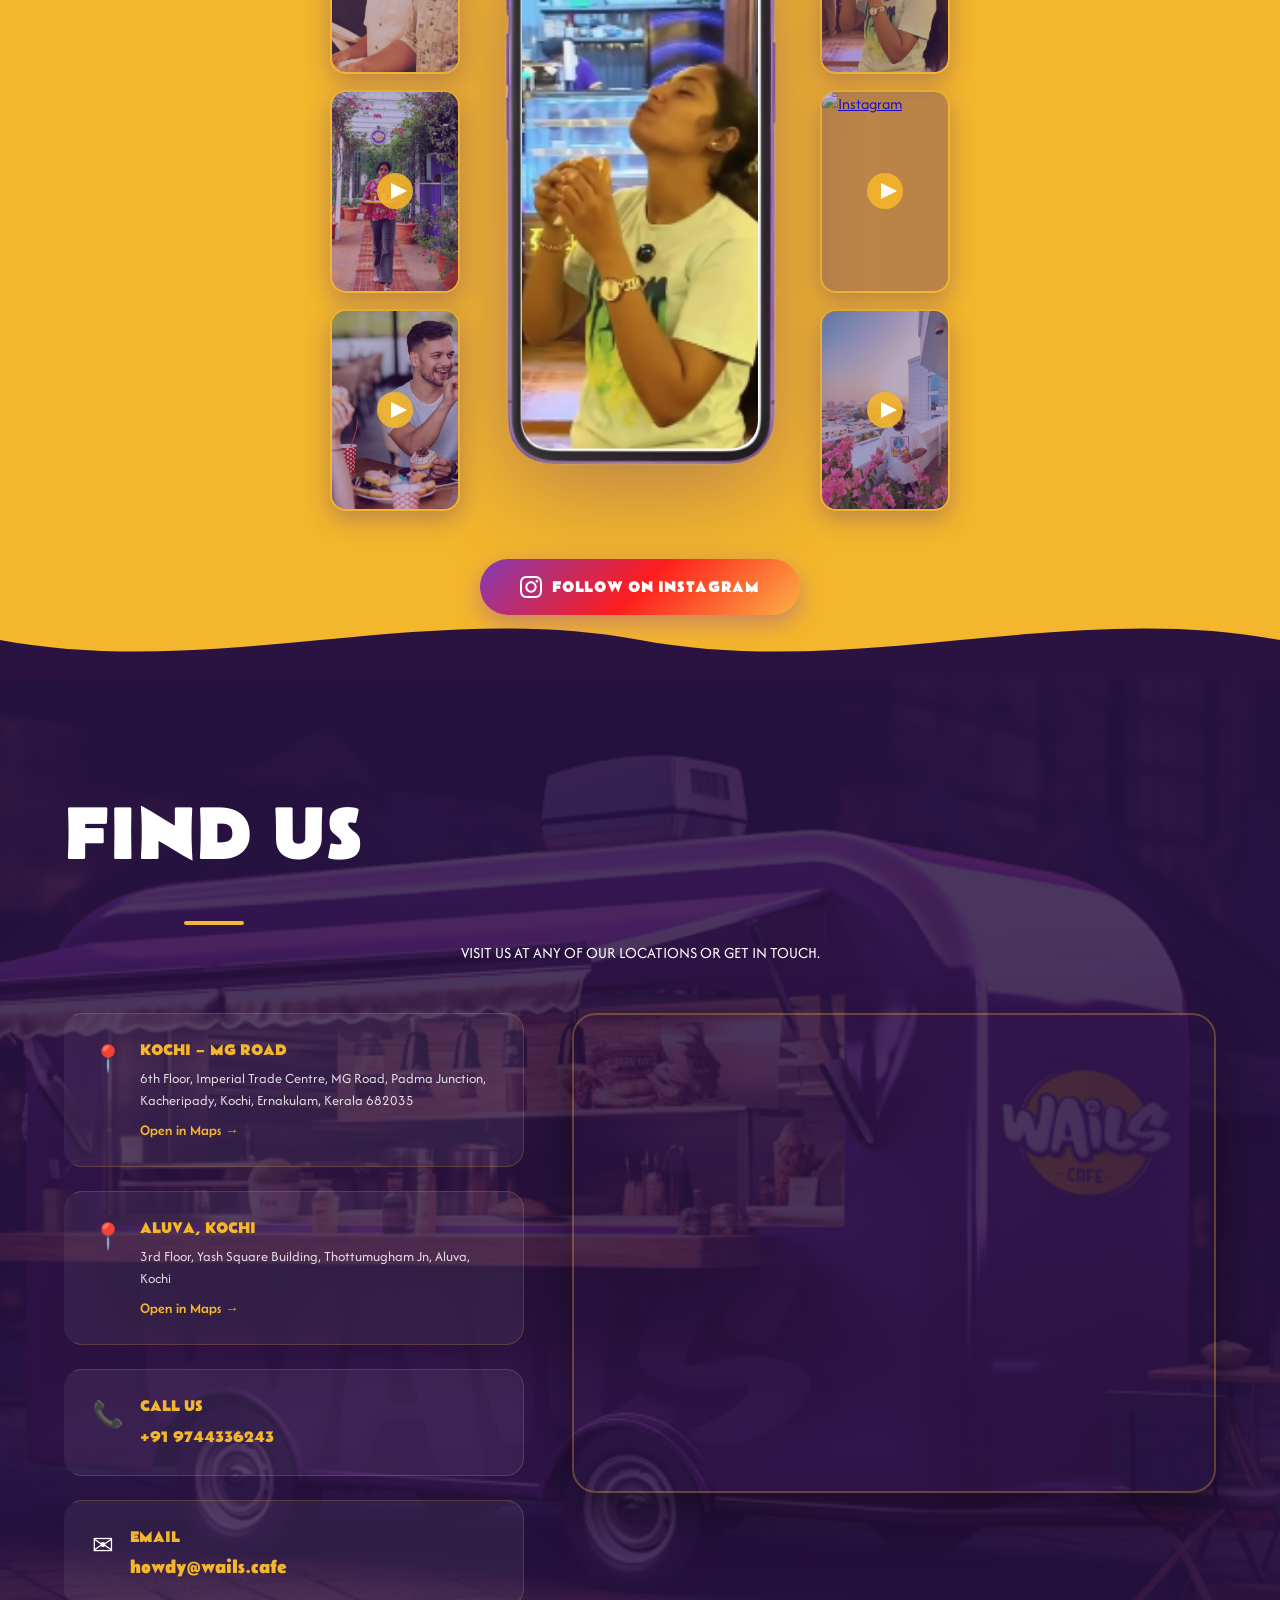
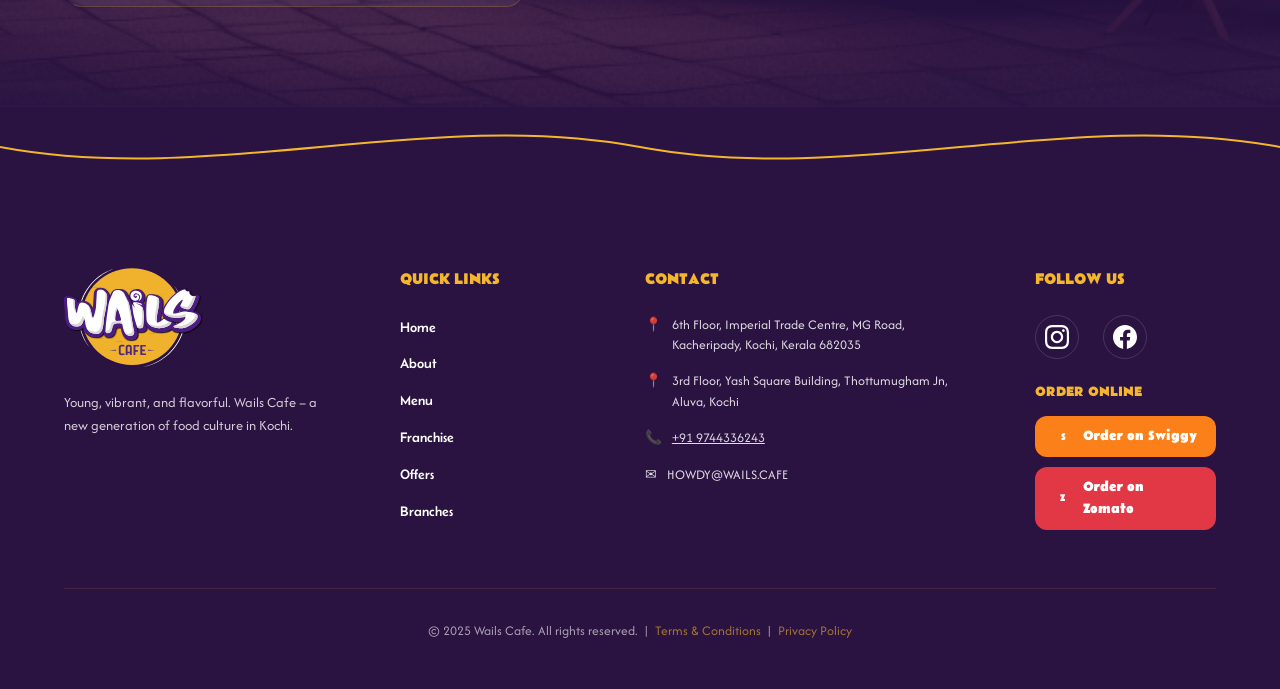
==== commit 3ec242a4: "Comprehensive visual enhancements (no zip)" ====
--- a/index.html
+++ b/index.html
@@ -519,6 +519,9 @@
   </div>
 </footer>
 
+<!-- SCROLL TO TOP -->
+<button id="scroll-top-btn" aria-label="Scroll to top" onclick="window.scrollTo({top:0,behavior:'smooth'})">↑</button>
+
 <script src="script.js"></script>
 </body>
 </html>
--- a/style.css
+++ b/style.css
@@ -1260,3 +1260,416 @@
 ═══════════════════════════════════════════ */
 @keyframes spin { 100% { transform: rotate(360deg); } }
 
+
+/* ═══════════════════════════════════════════
+   ✨ GLOBAL ENHANCEMENTS
+═══════════════════════════════════════════ */
+
+/* Smooth selection color */
+::selection { background: var(--accent-yellow); color: var(--deep-purple); }
+
+/* Subtle glowing focus ring for accessibility */
+*:focus-visible {
+  outline: 2px solid var(--accent-yellow);
+  outline-offset: 3px;
+  border-radius: 4px;
+}
+
+/* Section titles – accent underline */
+.section-title {
+  position: relative;
+  display: inline-block;
+  padding-bottom: 0.4em;
+}
+.section-title::after {
+  content: '';
+  position: absolute;
+  bottom: 0; left: 50%;
+  transform: translateX(-50%);
+  width: 60px; height: 4px;
+  background: var(--accent-yellow);
+  border-radius: 2px;
+  transition: width 0.4s ease;
+}
+.section-title:hover::after { width: 100%; }
+
+/* ── HERO ENHANCEMENTS ── */
+/* Scroll-down bounce indicator */
+.hero::after {
+  content: '↓';
+  position: absolute;
+  bottom: 100px;
+  left: 50%;
+  transform: translateX(-50%);
+  color: rgba(255,255,255,0.6);
+  font-size: 1.8rem;
+  animation: scrollBounce 2s ease-in-out infinite;
+  z-index: 5;
+  pointer-events: none;
+}
+@keyframes scrollBounce {
+  0%, 100% { transform: translateX(-50%) translateY(0); opacity: 0.6; }
+  50% { transform: translateX(-50%) translateY(10px); opacity: 1; }
+}
+
+/* Hero title – yellow gradient highlight on CRAVINGS */
+.hero-title {
+  background: linear-gradient(135deg, #fff 60%, var(--accent-yellow));
+  -webkit-background-clip: text;
+  -webkit-text-fill-color: transparent;
+  background-clip: text;
+}
+
+/* ── NAV ENHANCEMENTS ── */
+/* Active nav pill glow */
+.nav-links li a.active {
+  background: var(--accent-yellow) !important;
+  color: var(--primary-purple) !important;
+  box-shadow: 0 0 14px rgba(244,182,44,0.5);
+}
+
+/* Logo subtle pulse on hover */
+.logo-container img {
+  transition: transform 0.4s ease, filter 0.4s ease;
+}
+.logo-container img:hover {
+  transform: scale(1.07) rotate(-2deg);
+  filter: drop-shadow(0 6px 20px rgba(244,182,44,0.6));
+}
+
+/* ── ABOUT ENHANCEMENTS ── */
+/* Quote-style paragraph */
+.about-content > p:first-of-type {
+  font-size: 1.4rem;
+  font-weight: 600;
+  font-style: italic;
+  color: var(--primary-purple);
+  opacity: 0.85;
+  border-left: 4px solid var(--primary-purple);
+  padding-left: 1rem;
+  margin-bottom: 1.2rem;
+}
+
+/* Blob image – pulsing glow ring */
+.blob-image-container::after {
+  content: '';
+  position: absolute;
+  inset: -8px;
+  border-radius: inherit;
+  border: 3px solid rgba(80,41,124,0.35);
+  animation: blobPulse 3s ease-in-out infinite;
+  pointer-events: none;
+}
+@keyframes blobPulse {
+  0%, 100% { opacity: 0.4; transform: scale(1); }
+  50% { opacity: 1; transform: scale(1.04); }
+}
+
+/* ── FOOD MENU ENHANCEMENTS ── */
+/* Tab hover glow */
+.tab-btn {
+  transition: all 0.3s ease;
+  position: relative;
+  overflow: hidden;
+}
+.tab-btn::after {
+  content: '';
+  position: absolute;
+  inset: 0;
+  background: rgba(244,182,44,0.08);
+  opacity: 0;
+  transition: opacity 0.3s;
+  border-radius: inherit;
+}
+.tab-btn:hover::after { opacity: 1; }
+
+/* Menu image – zoom glow on hover */
+.menu-visual img {
+  transition: transform 0.5s ease, box-shadow 0.5s ease;
+}
+.menu-visual img:hover {
+  transform: scale(1.03);
+  box-shadow: 0 30px 70px rgba(0,0,0,0.5);
+}
+
+/* Menu item rows – subtle slide-in */
+.menu-items {
+  display: flex;
+  flex-direction: column;
+  gap: 0.3rem;
+}
+
+/* ── BEYOND WAILS ENHANCEMENTS ── */
+/* Image stagger shimmer on hover */
+.beyond-img-1, .beyond-img-2 {
+  transition: transform 0.5s ease, box-shadow 0.5s ease;
+}
+.beyond-img-1:hover, .beyond-img-2:hover {
+  transform: scale(1.04) rotate(-1deg);
+  box-shadow: 0 25px 60px rgba(0,0,0,0.5);
+}
+
+/* Bullet list star icon glow */
+.bullet-star {
+  display: inline-block;
+  transition: transform 0.3s ease;
+  text-shadow: 0 0 10px rgba(191,135,255,0.7);
+}
+.beyond-list li:hover .bullet-star {
+  transform: scale(1.4) rotate(20deg);
+}
+
+/* ── FRANCHISE ENHANCEMENTS ── */
+/* Franchise card shimmer border */
+.franchise-card {
+  position: relative;
+  border-radius: 24px;
+  overflow: hidden;
+}
+.franchise-card::before {
+  content: '';
+  position: absolute;
+  inset: 0;
+  background: linear-gradient(135deg, rgba(244,182,44,0.15), transparent 60%);
+  opacity: 0;
+  transition: opacity 0.4s ease;
+  z-index: 0;
+  pointer-events: none;
+}
+.franchise-card:hover::before { opacity: 1; }
+
+/* Form inputs – glowing focus */
+.form-control:focus {
+  box-shadow: 0 0 0 3px rgba(244,182,44,0.25), 0 0 20px rgba(244,182,44,0.1);
+}
+
+/* Submit button pulse */
+.form-submit {
+  position: relative;
+  overflow: hidden;
+}
+.form-submit::after {
+  content: '';
+  position: absolute;
+  inset: 0;
+  background: radial-gradient(circle at center, rgba(255,255,255,0.3), transparent 70%);
+  opacity: 0;
+  transition: opacity 0.3s ease;
+}
+.form-submit:hover::after { opacity: 1; }
+
+/* ── OFFERS SECTION ENHANCEMENTS ── */
+/* Banner – shimmer sweep animation */
+.offer-banner {
+  background: linear-gradient(135deg, #F4B62C 70%, #ffe080);
+  position: relative;
+  overflow: hidden;
+}
+.offer-banner::after {
+  content: '';
+  position: absolute;
+  top: -50%; left: -60%;
+  width: 50%; height: 200%;
+  background: linear-gradient(90deg, transparent, rgba(255,255,255,0.18), transparent);
+  transform: skewX(-20deg);
+  animation: shimmerSweep 3.5s ease-in-out infinite;
+  pointer-events: none;
+  z-index: 1;
+}
+@keyframes shimmerSweep {
+  0% { left: -60%; opacity: 0; }
+  30% { opacity: 1; }
+  70% { opacity: 1; }
+  100% { left: 120%; opacity: 0; }
+}
+
+/* Burger images – gentle float */
+.offer-burger-1 {
+  animation: floatA 4s ease-in-out infinite;
+}
+.offer-burger-2 {
+  animation: floatB 5s ease-in-out infinite 0.8s;
+}
+
+/* Shake float */
+.offer-shake {
+  animation: floatC 4.5s ease-in-out infinite 0.3s;
+}
+
+/* ── BRANCHES ENHANCEMENTS ── */
+/* Branch card – stronger hover lift */
+.branch-card {
+  transition: transform 0.4s ease, box-shadow 0.4s ease;
+}
+.branch-card:hover {
+  transform: translateY(-10px) scale(1.02);
+  box-shadow: 0 30px 70px rgba(0,0,0,0.55);
+}
+
+/* Branch overlay – slide-up on hover */
+.branch-overlay {
+  transition: background 0.4s ease;
+}
+.branch-card:hover .branch-overlay {
+  background: linear-gradient(to top, rgba(42,18,65,0.95) 0%, rgba(42,18,65,0.3) 80%, transparent 100%);
+}
+
+/* Branch tag – glow badge */
+.branch-tag {
+  letter-spacing: 0.04em;
+  box-shadow: 0 4px 16px rgba(0,0,0,0.3);
+  transition: transform 0.3s ease, box-shadow 0.3s ease;
+}
+.branch-card:hover .branch-tag {
+  transform: translateY(-4px);
+  box-shadow: 0 8px 24px rgba(0,0,0,0.5);
+}
+
+/* ── SOCIAL MEDIA ENHANCEMENTS ── */
+/* Phone frame – drop shadow glow */
+.phone-frame {
+  filter: drop-shadow(0 20px 50px rgba(80,41,124,0.4));
+  transition: filter 0.4s ease;
+}
+.phone-frame:hover {
+  filter: drop-shadow(0 30px 70px rgba(80,41,124,0.6));
+}
+
+/* Side insta cards – border glow on hover */
+.side-insta-card {
+  border: 2px solid transparent;
+  transition: transform 0.3s ease, border-color 0.3s ease, box-shadow 0.3s ease;
+}
+.side-insta-card:hover {
+  border-color: var(--accent-yellow);
+  box-shadow: 0 12px 35px rgba(244,182,44,0.3);
+}
+
+/* Social section title wrap */
+.social-media .section-title::after {
+  background: var(--primary-purple);
+}
+
+/* ── CONTACT ENHANCEMENTS ── */
+/* Address cards – left accent bar */
+.address-card {
+  border-left: 4px solid transparent;
+  transition: border-color 0.3s ease, transform 0.3s ease, background 0.3s ease;
+}
+.address-card:hover {
+  border-left-color: var(--accent-yellow);
+  transform: translateX(6px);
+}
+
+/* Map border glow on hover */
+.contact-map {
+  transition: box-shadow 0.4s ease, border-color 0.4s ease;
+}
+.contact-map:hover {
+  border-color: rgba(244,182,44,0.7);
+  box-shadow: 0 25px 60px rgba(0,0,0,0.5), 0 0 30px rgba(244,182,44,0.15);
+}
+
+/* ── FOOTER ENHANCEMENTS ── */
+/* Footer brand image hover */
+.footer-brand img {
+  transition: transform 0.4s ease, filter 0.4s ease;
+}
+.footer-brand img:hover {
+  transform: scale(1.05) rotate(-2deg);
+  filter: drop-shadow(0 6px 20px rgba(244,182,44,0.5));
+}
+
+/* Footer links – animated underline */
+.footer-links a {
+  position: relative;
+  padding-bottom: 2px;
+}
+.footer-links a::after {
+  content: '';
+  position: absolute;
+  bottom: 0; left: 0;
+  width: 0; height: 1px;
+  background: var(--accent-yellow);
+  transition: width 0.3s ease;
+}
+.footer-links a:hover::after { width: 100%; }
+
+/* Social icons – scale + glow */
+.social-icons a {
+  display: inline-flex;
+  align-items: center; justify-content: center;
+  width: 44px; height: 44px;
+  border-radius: 50%;
+  border: 1px solid rgba(255,255,255,0.15);
+  transition: all 0.3s ease;
+}
+.social-icons a:hover {
+  background: rgba(244,182,44,0.15);
+  border-color: var(--accent-yellow);
+  box-shadow: 0 0 18px rgba(244,182,44,0.3);
+  transform: translateY(-4px);
+}
+
+/* Delivery button shine */
+.delivery-btn {
+  position: relative;
+  overflow: hidden;
+}
+.delivery-btn::after {
+  content: '';
+  position: absolute;
+  top: 0; left: -100%;
+  width: 60%; height: 100%;
+  background: linear-gradient(90deg, transparent, rgba(255,255,255,0.2), transparent);
+  transition: left 0.5s ease;
+}
+.delivery-btn:hover::after { left: 150%; }
+
+/* Footer bottom border glow */
+.footer-bottom {
+  border-top: 1px solid rgba(244,182,44,0.2);
+}
+
+/* ── SCROLL-TO-TOP BUTTON ── */
+#scroll-top-btn {
+  position: fixed;
+  bottom: 2rem; right: 2rem;
+  width: 48px; height: 48px;
+  border-radius: 50%;
+  background: var(--accent-yellow);
+  color: var(--primary-purple);
+  font-size: 1.4rem;
+  font-weight: 700;
+  border: none; cursor: pointer;
+  display: flex; align-items: center; justify-content: center;
+  box-shadow: 0 8px 25px rgba(244,182,44,0.5);
+  opacity: 0; pointer-events: none;
+  transform: translateY(20px);
+  transition: opacity 0.4s ease, transform 0.4s ease;
+  z-index: 998;
+}
+#scroll-top-btn.visible {
+  opacity: 1; pointer-events: all; transform: translateY(0);
+}
+#scroll-top-btn:hover {
+  transform: translateY(-4px) scale(1.1);
+  box-shadow: 0 14px 35px rgba(244,182,44,0.65);
+}
+
+/* ── BEYOND SECTION image glow ring ── */
+.beyond-img-1, .beyond-img-2 {
+  box-shadow: 0 15px 45px rgba(0,0,0,0.4);
+}
+
+/* ── REVEALS – stagger children ── */
+.franchise-grid .reveal:nth-child(2) { transition-delay: 0.12s; }
+.branches-grid .branch-card:nth-child(2) { transition-delay: 0.1s; }
+.branches-grid .branch-card:nth-child(3) { transition-delay: 0.2s; }
+
+/* ── MOBILE TWEAKS ── */
+@media (max-width: 768px) {
+  .hero::after { display: none; }
+  .hero-title { -webkit-text-fill-color: white; background: none; }
+  .address-card:hover { transform: none; }
+}
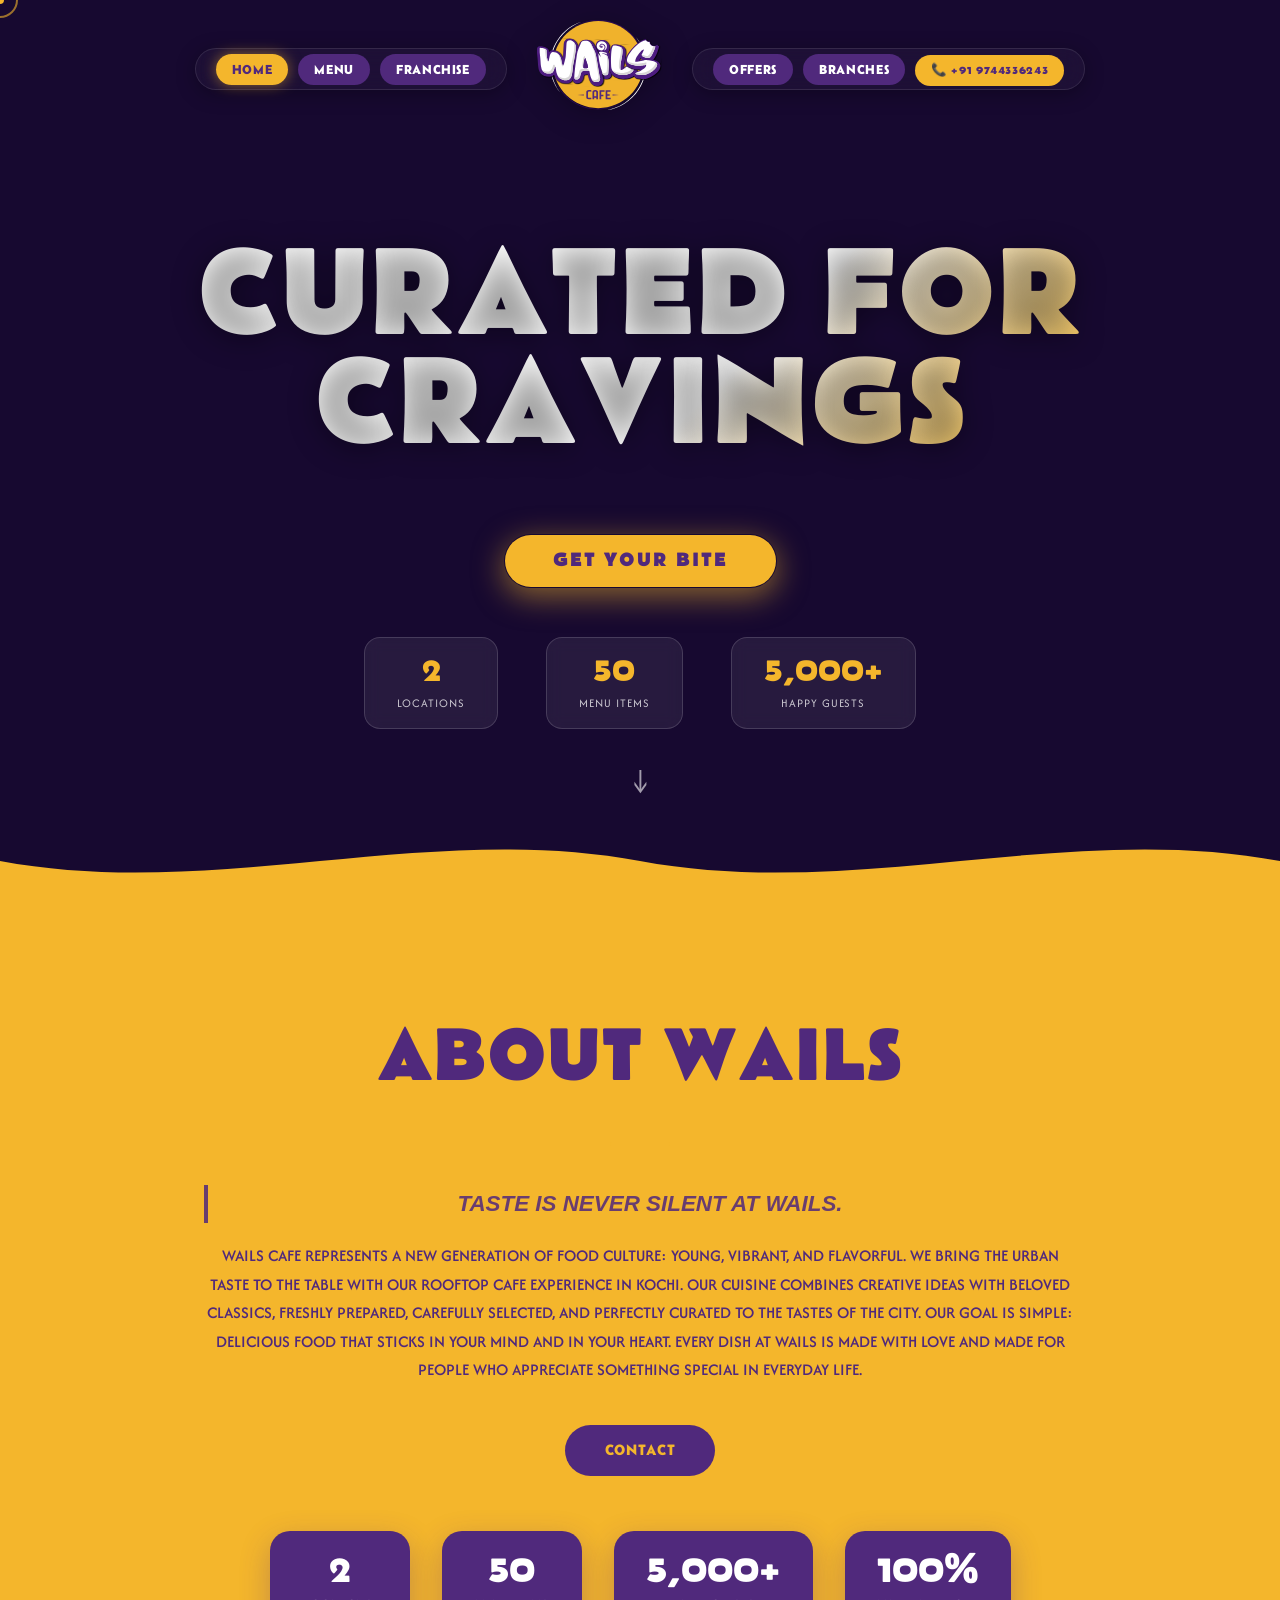
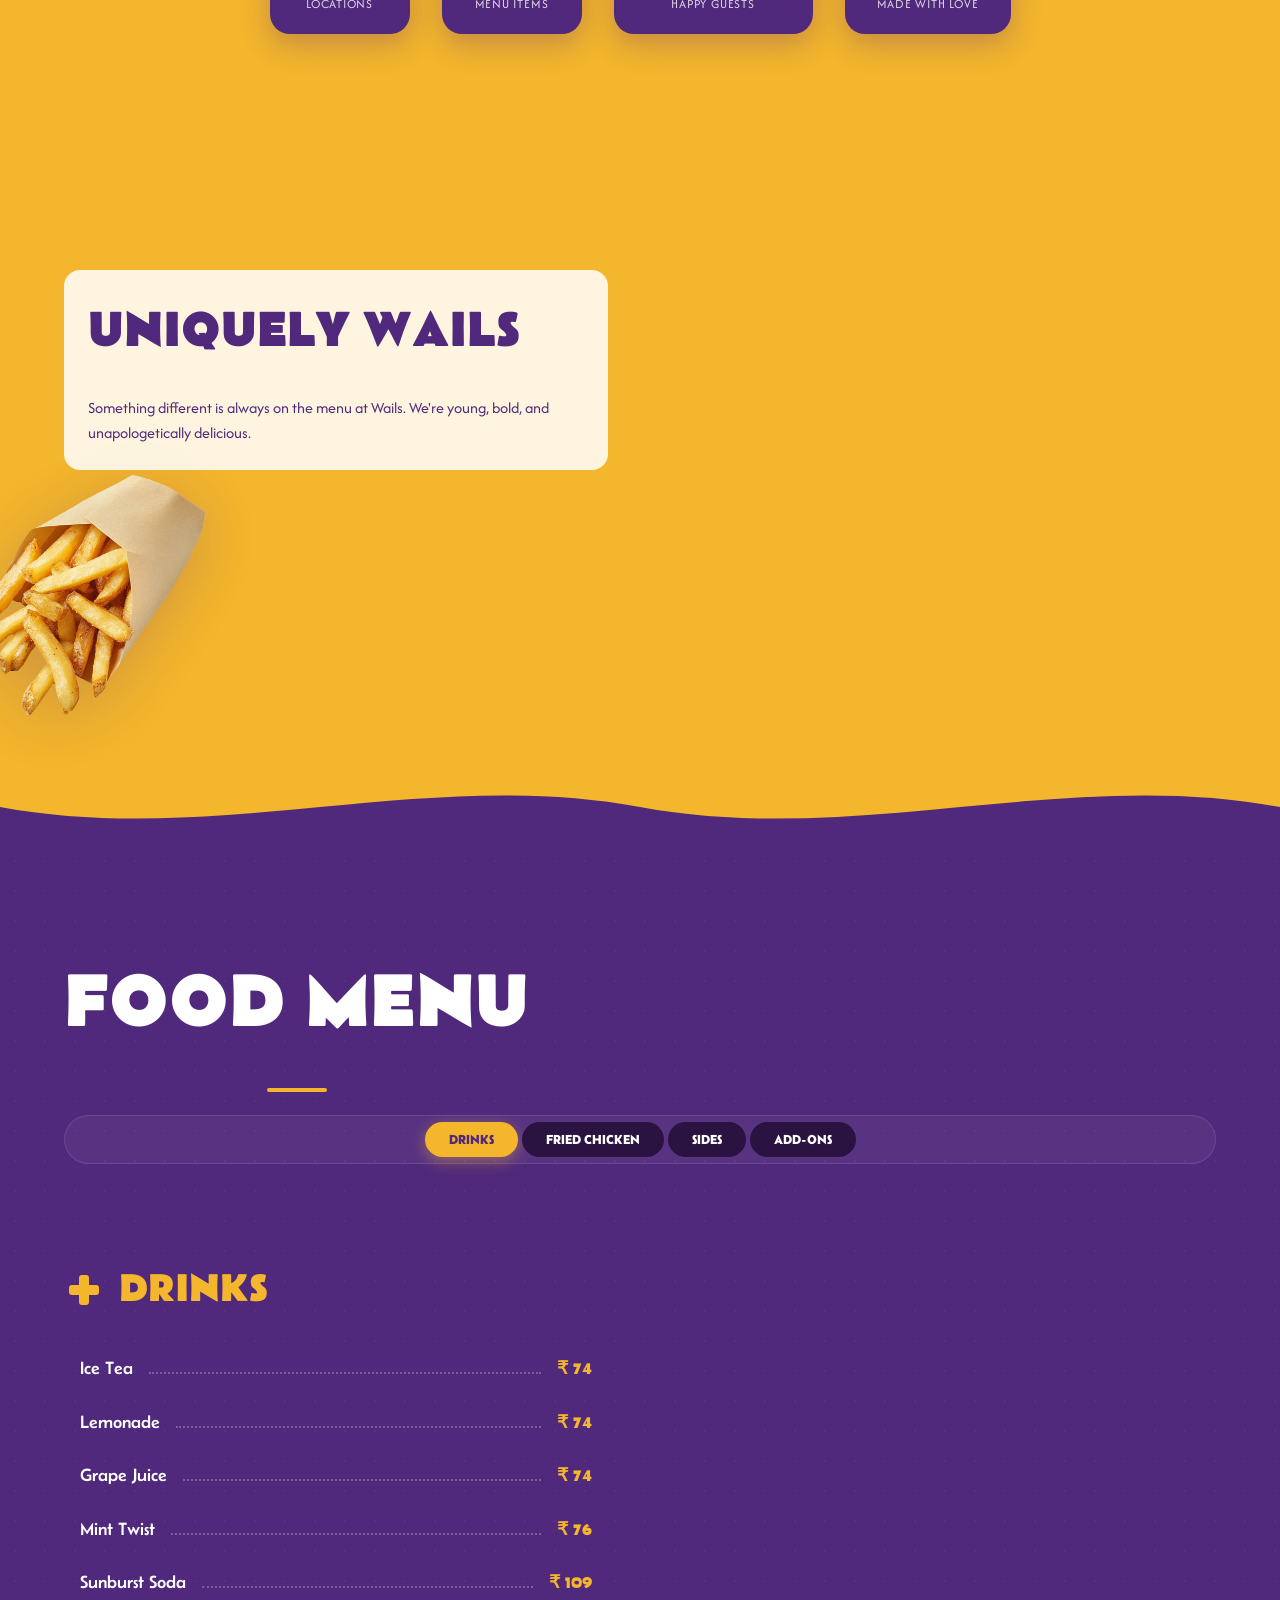
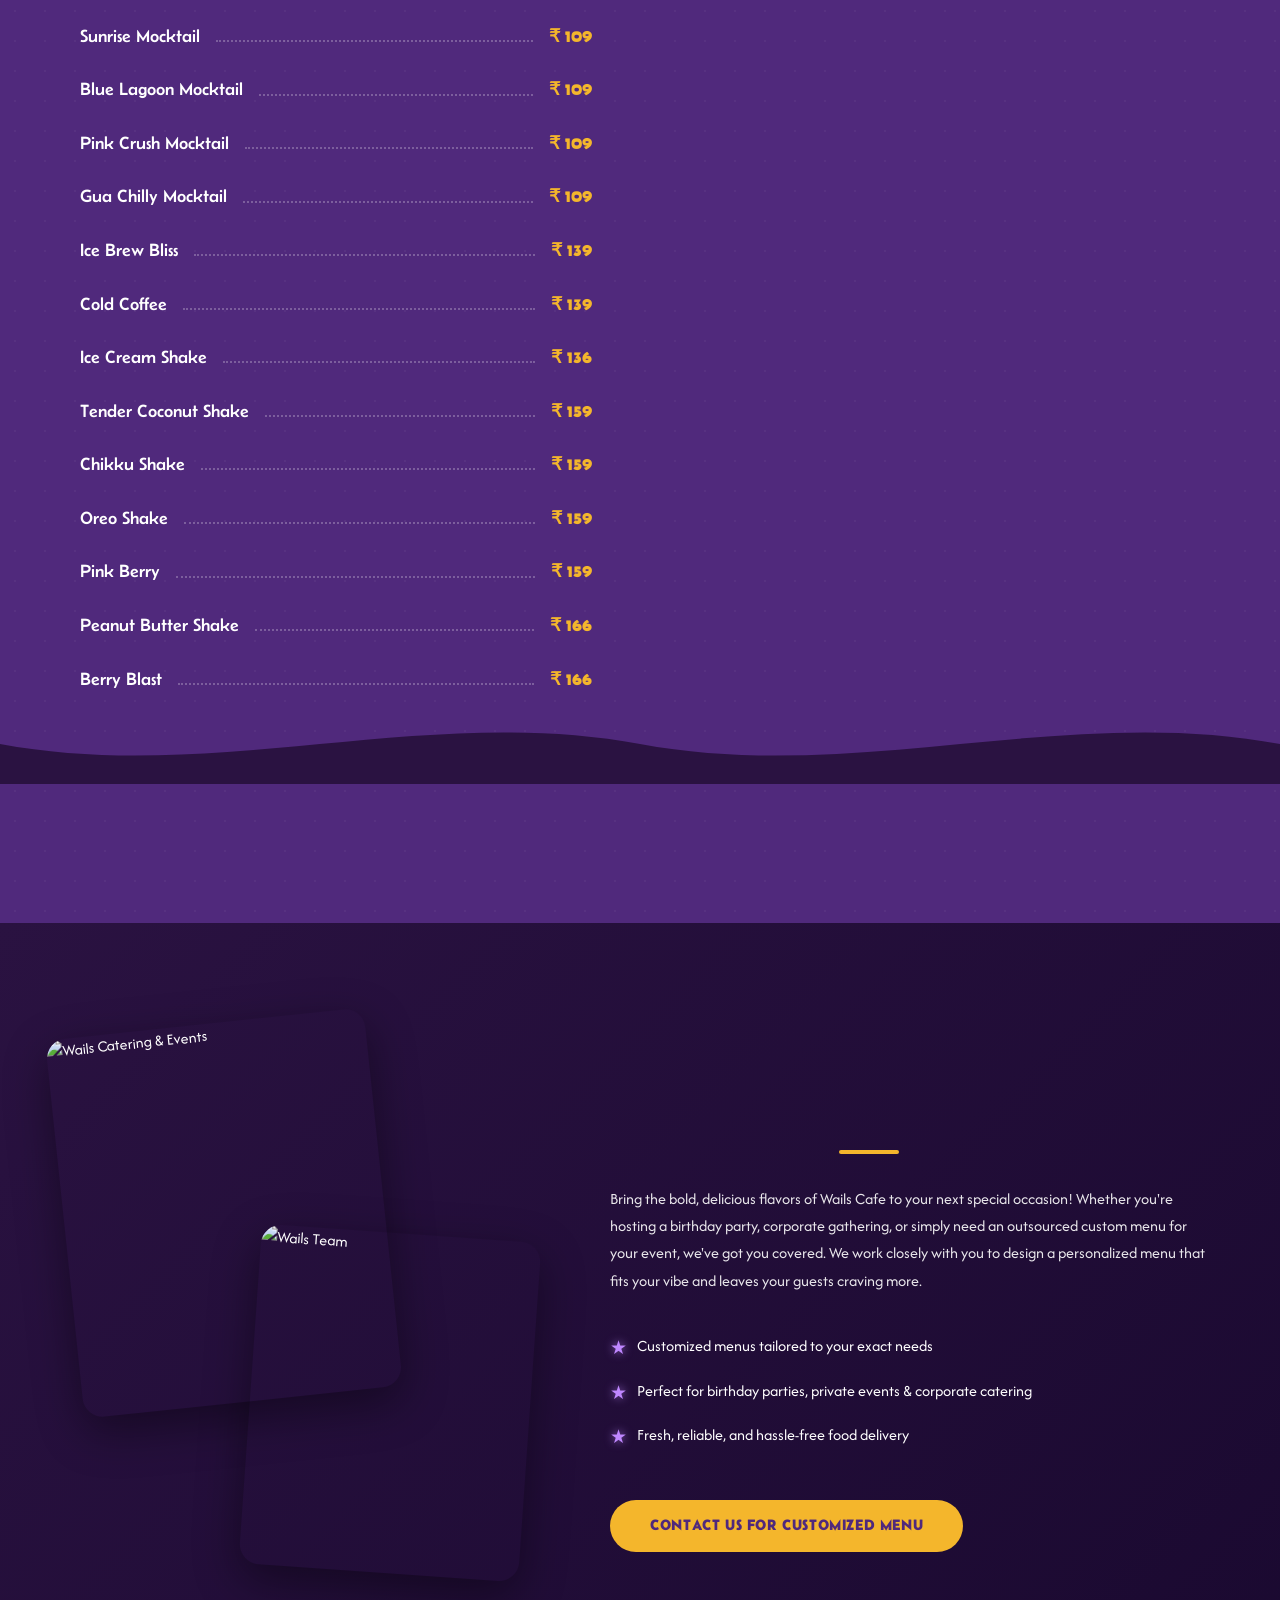
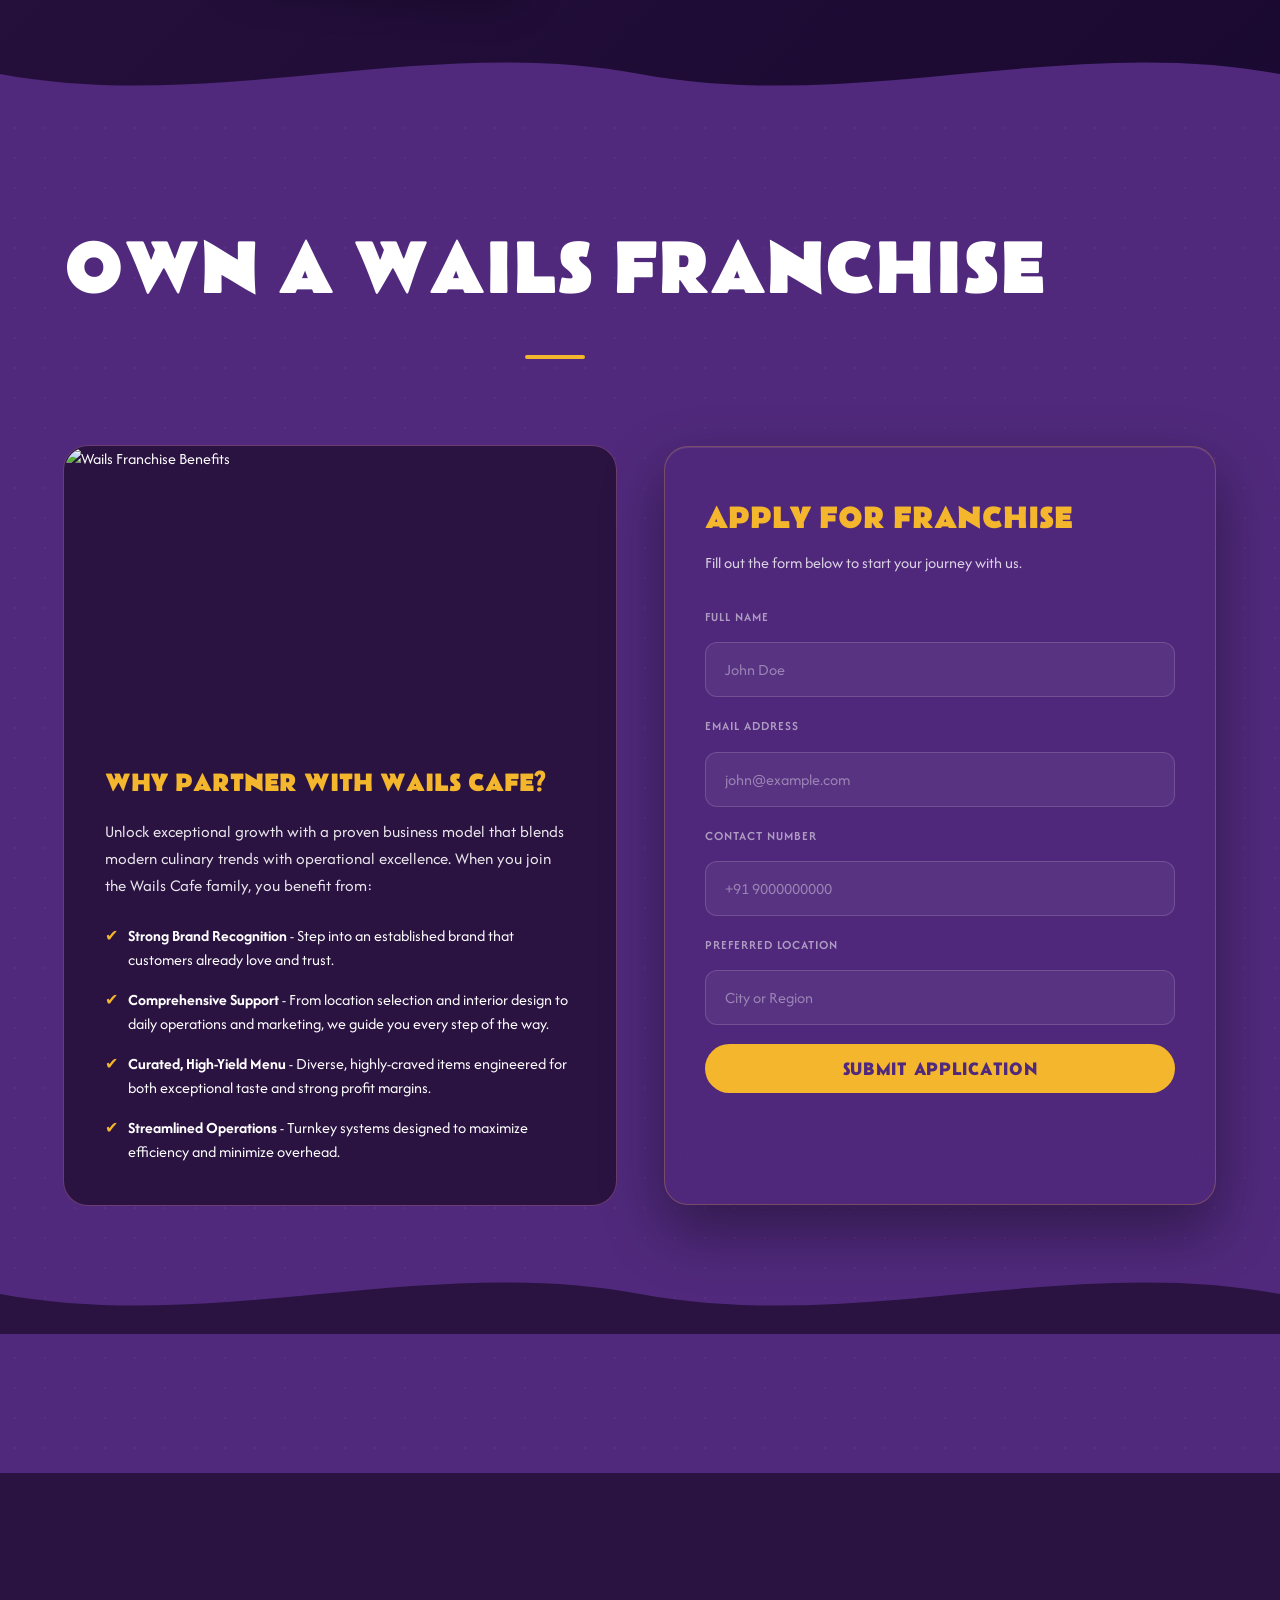
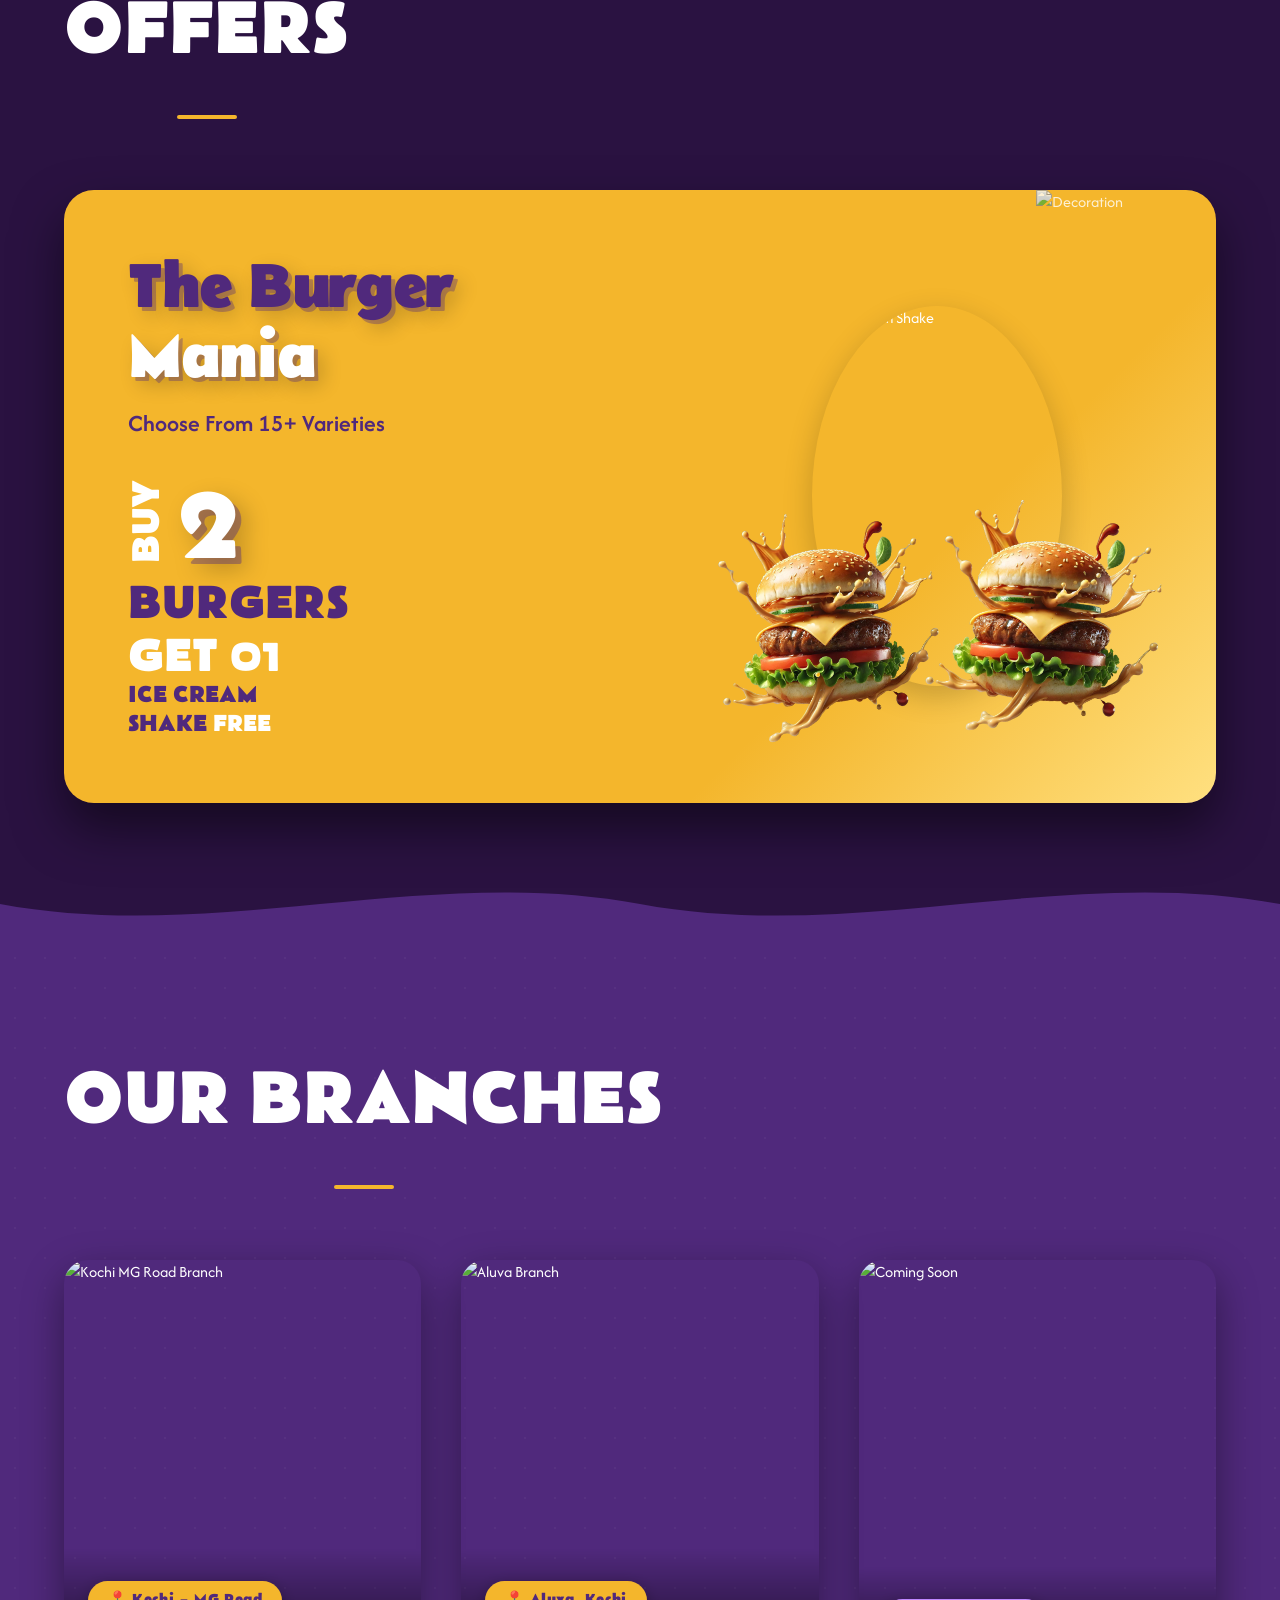
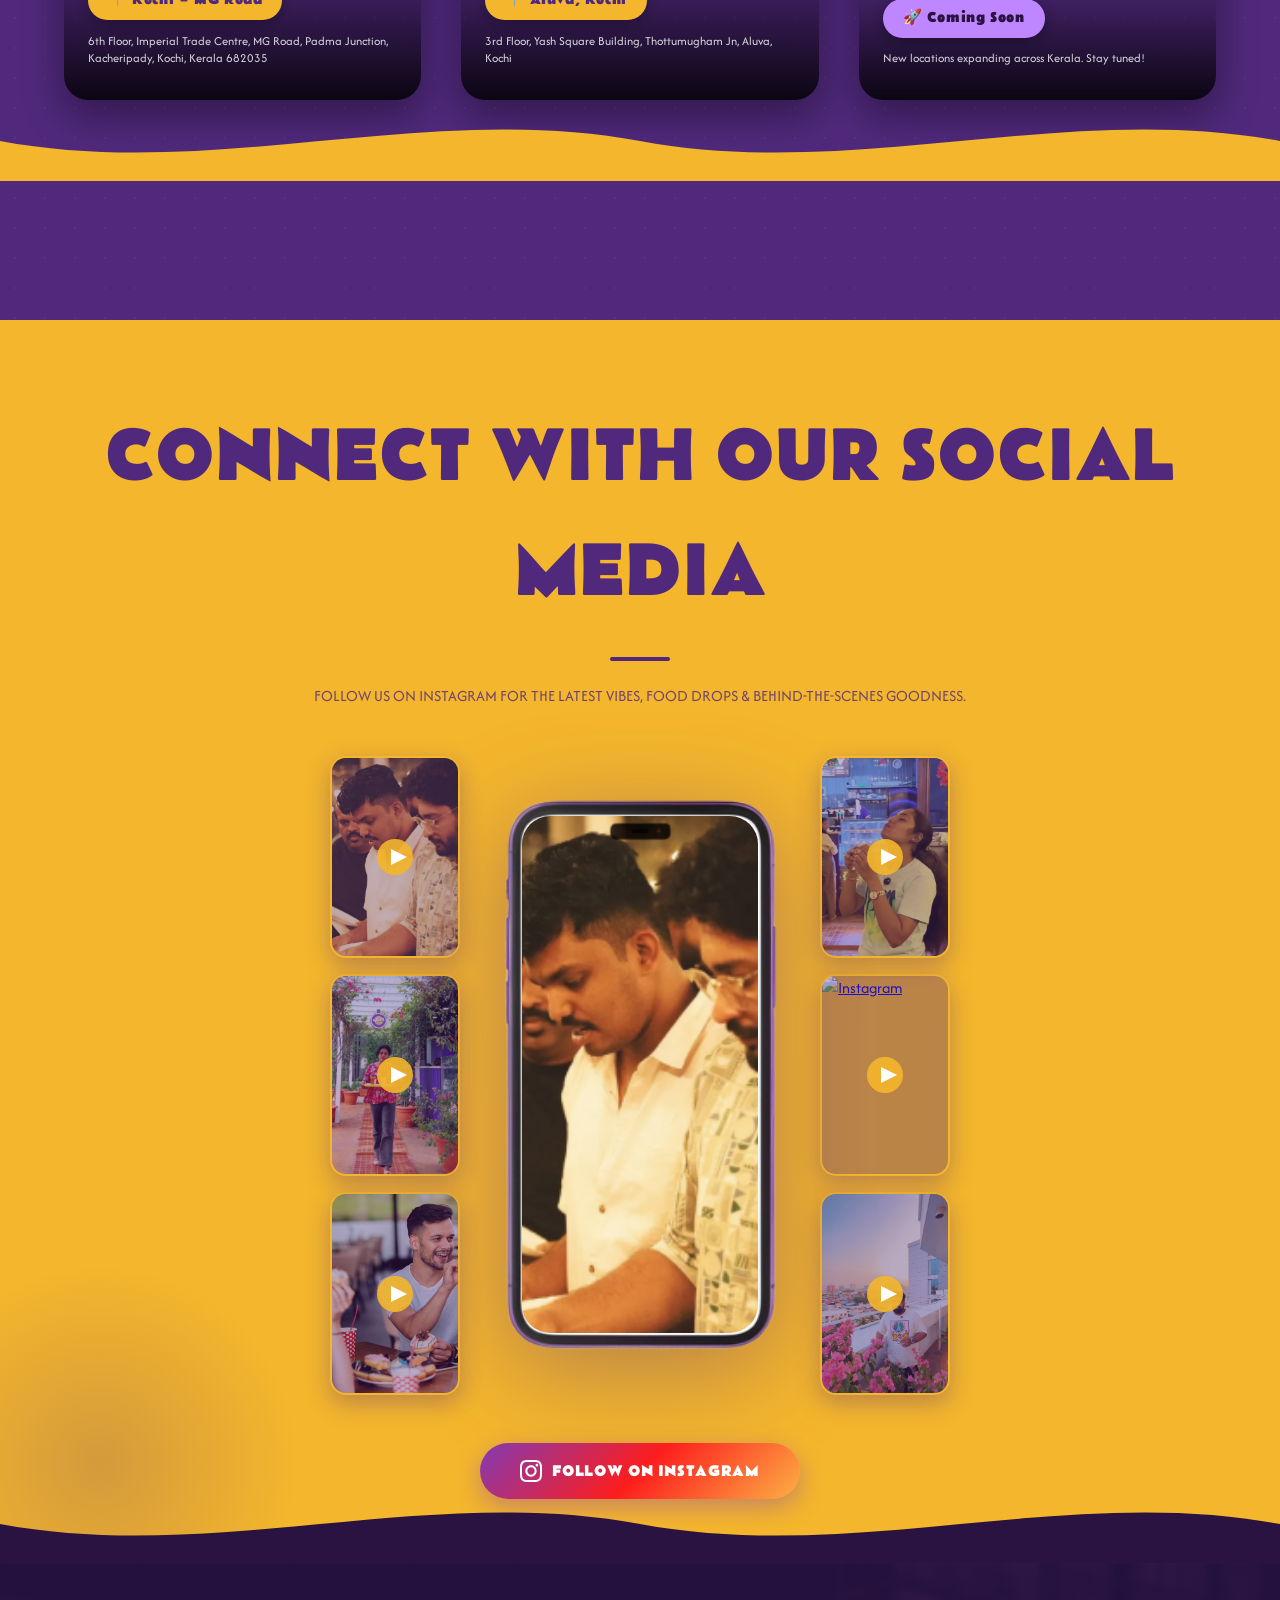
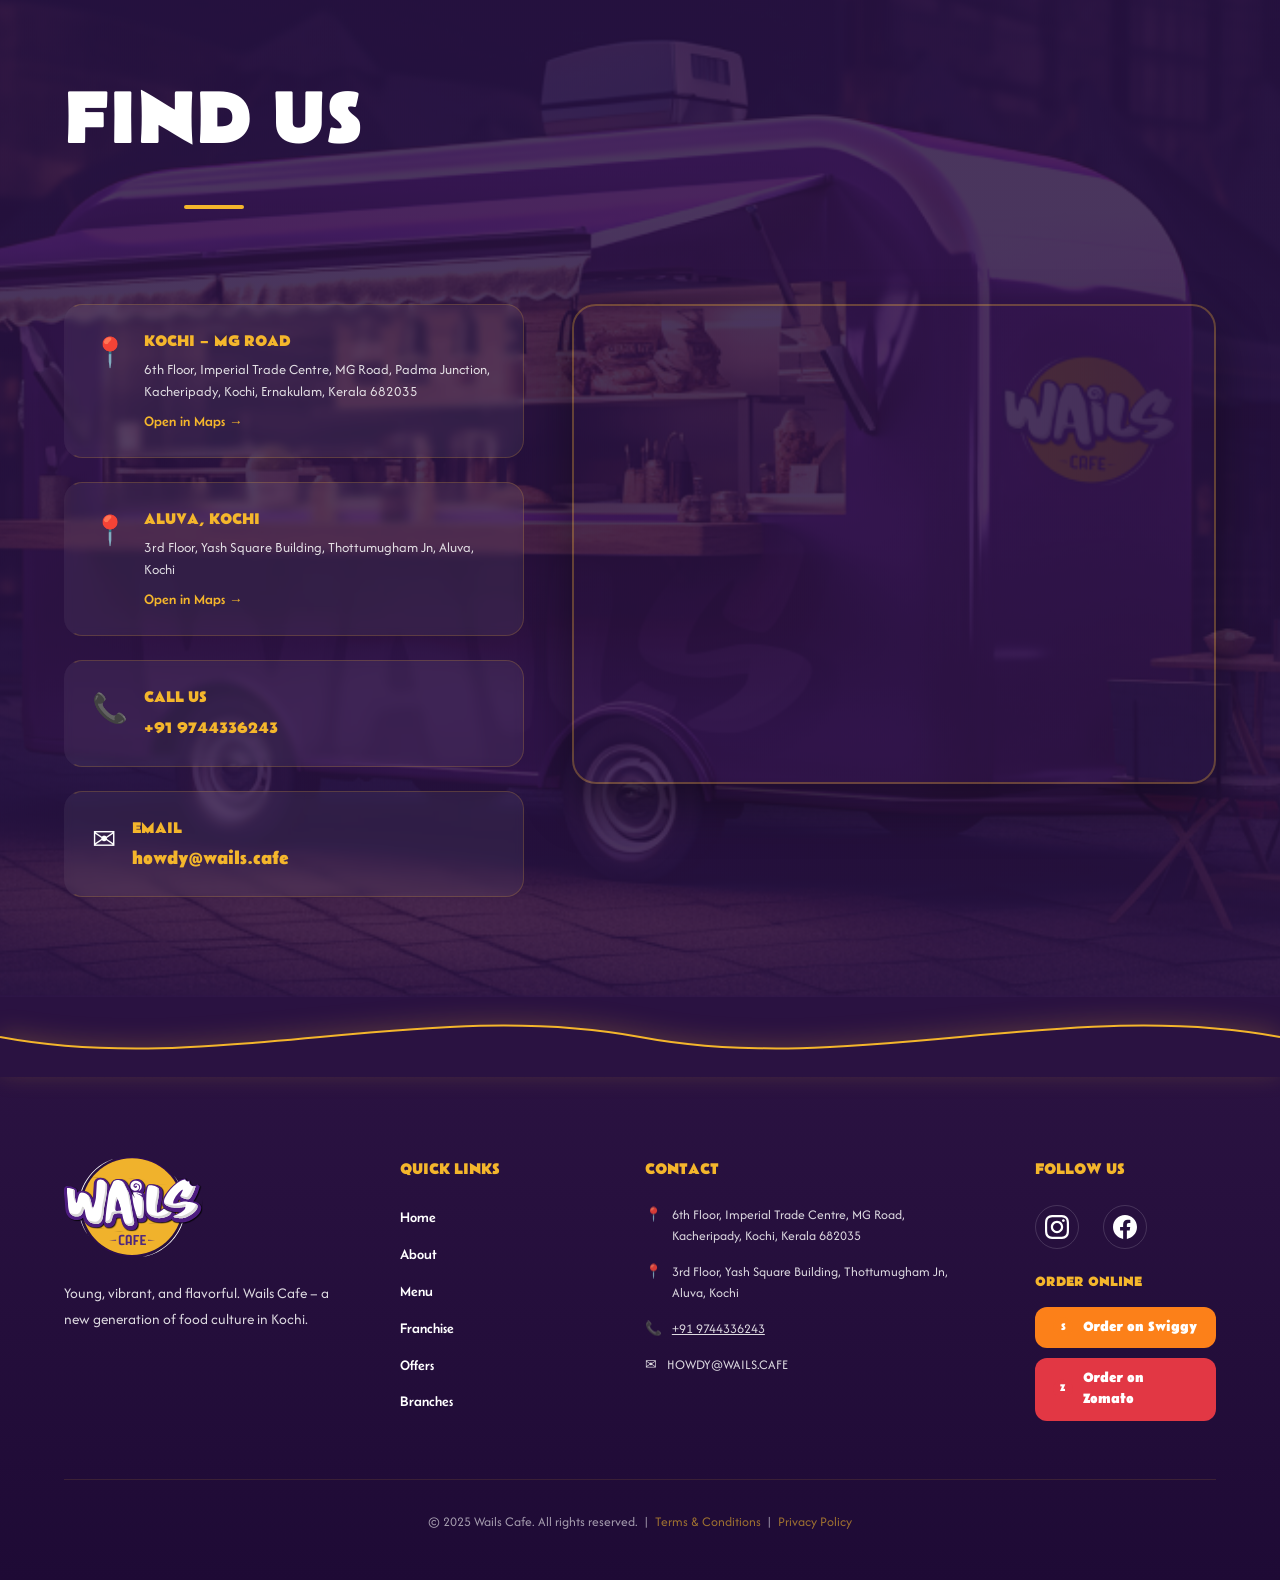
==== commit a0419c25: "Comprehensive Visual Enhancements: Waves 2 & 3 (Properly excluding zip)" ====
--- a/index.html
+++ b/index.html
@@ -13,6 +13,16 @@
 <link rel="stylesheet" href="style.css">
 </head>
 <body>
+
+<!-- PAGE PROGRESS BAR -->
+<div class="progress-container"><div class="progress-bar" id="progress-bar"></div></div>
+
+<!-- CUSTOM CURSOR -->
+<div class="cursor-dot" id="cursor-dot"></div>
+<div class="cursor-ring" id="cursor-ring"></div>
+
+<!-- PARTICLE CANVAS -->
+<canvas id="particle-canvas"></canvas>
 
 <!-- PAGE LOADER -->
 <div id="page-loader" class="page-loader">
@@ -85,7 +95,23 @@
   <div class="hero-overlay"></div>
   <div class="hero-content">
     <h1 class="hero-title anim-title">CURATED FOR<br>CRAVINGS</h1>
-    <button class="hero-cta-btn" id="hero-order-btn" aria-label="Order Now">GET YOUR BITE</button>
+    <div class="magnetic-wrap">
+      <button class="hero-cta-btn" id="hero-order-btn" aria-label="Order Now">GET YOUR BITE</button>
+    </div>
+    <div class="hero-stats">
+      <div class="hero-stat">
+        <div class="hero-stat-number" data-count="2">0</div>
+        <div class="hero-stat-label">Locations</div>
+      </div>
+      <div class="hero-stat">
+        <div class="hero-stat-number" data-count="50">0</div>
+        <div class="hero-stat-label">Menu Items</div>
+      </div>
+      <div class="hero-stat">
+        <div class="hero-stat-number" data-count="5000" data-suffix="+">0</div>
+        <div class="hero-stat-label">Happy Guests</div>
+      </div>
+    </div>
   </div>
   <div class="wave-divider-bottom">
     <svg viewBox="0 0 1920 120" xmlns="http://www.w3.org/2000/svg" preserveAspectRatio="none">
@@ -96,16 +122,36 @@
 
 <!-- ABOUT -->
 <section class="about" id="about">
+  <div class="blur-blob" style="top: 10%; left: 10%;"></div>
+  <div class="blur-blob" style="bottom: 10%; right: 10%;"></div>
 
   <!-- floating food shapes -->
-  <img src="assets/fa9d7fa6fc9750ed3940b5cd54e09769f1397997.png" alt="" class="about-float-shape about-float-left" aria-hidden="true">
-  <img src="assets/f123e1dbc118c6918ec2ec7d0fb3096f7d979734.png" alt="" class="about-float-shape about-float-right" aria-hidden="true">
+  <img src="assets/fa9d7fa6fc9750ed3940b5cd54e09769f1397997.png" alt="" class="about-float-shape about-float-left parallax-shape" data-speed="2" aria-hidden="true">
+  <img src="assets/f123e1dbc118c6918ec2ec7d0fb3096f7d979734.png" alt="" class="about-float-shape about-float-right parallax-shape" data-speed="-2" aria-hidden="true">
   <div class="about-inner">
     <div class="about-content reveal">
-      <h2>ABOUT WAILS</h2>
+      <h2 class="section-title reveal"><span>ABOUT WAILS</span></h2>
       <p>Taste is never silent at Wails.</p>
       <p>Wails Cafe represents a new generation of food culture: young, vibrant, and flavorful. We bring the urban taste to the table with our rooftop cafe experience in Kochi. Our cuisine combines creative ideas with beloved classics, freshly prepared, carefully selected, and perfectly curated to the tastes of the city. Our goal is simple: delicious food that sticks in your mind and in your heart. Every dish at Wails is made with love and made for people who appreciate something special in everyday life.</p>
       <a href="tel:+919744336243" class="btn btn-dive">CONTACT</a>
+      <div class="about-badges">
+        <div class="about-badge">
+          <span class="about-badge-num" data-count="2">0</span>
+          <span class="about-badge-text">Locations</span>
+        </div>
+        <div class="about-badge">
+          <span class="about-badge-num" data-count="50">0</span>
+          <span class="about-badge-text">Menu Items</span>
+        </div>
+        <div class="about-badge">
+          <span class="about-badge-num" data-count="5000" data-suffix="+">0</span>
+          <span class="about-badge-text">Happy Guests</span>
+        </div>
+        <div class="about-badge">
+          <span class="about-badge-num" data-count="100" data-suffix="%">0</span>
+          <span class="about-badge-text">Made With Love</span>
+        </div>
+      </div>
     </div>
   </div>
   <div class="uniquely-wails reveal">
@@ -114,7 +160,7 @@
         <h3>UNIQUELY WAILS</h3>
         <p>Something different is always on the menu at Wails. We're young, bold, and unapologetically delicious.</p>
       </div>
-      <div class="blob-image-container">
+      <div class="blob-image-container reveal reveal-clip">
         <img src="assets/f75eec43c9005a29b4a7d2fc8c0e862e903956cd.png" alt="Wails Team">
       </div>
     </div>
@@ -129,7 +175,7 @@
 <!-- FOOD MENU -->
 <section class="food-menu" id="menu">
   <div class="container">
-    <h2 class="section-title reveal anim-title">Food Menu</h2>
+    <h2 class="section-title reveal anim-title"><span>Food Menu</span></h2>
     <div class="menu-tabs reveal">
       <button class="tab-btn active" data-category="drinks" id="tab-drinks">Drinks</button>
       <button class="tab-btn" data-category="fried_chicken" id="tab-fried_chicken">Fried Chicken</button>
@@ -147,7 +193,7 @@
         </div>
         <div class="menu-items" id="menu-items" style="transition: opacity 0.3s, transform 0.3s;"></div>
       </div>
-      <div class="menu-visual reveal">
+      <div class="menu-visual reveal reveal-clip">
         <img src="assets/40e328e9cbc4fecdd2e74e251b751ed1c72cb17e.png" alt="Menu Food" id="menu-category-img">
       </div>
     </div>
@@ -161,6 +207,7 @@
 
 <!-- BEYOND WAILS -->
 <section class="beyond-wails" id="beyond">
+  <div class="blur-blob" style="top: 20%; left: 50%;"></div>
   <div class="container">
     <div class="beyond-layout reveal">
       <div class="beyond-images">
@@ -168,7 +215,7 @@
         <img src="assets/1.jpeg" alt="Wails Team" class="beyond-img-2" style="object-fit: cover; border-radius: 20px;">
       </div>
       <div class="beyond-text">
-        <h2>WAILS BEYOND WALLS,<br>CATERING & EVENTS</h2>
+        <h2 class="section-title reveal"><span>WAILS BEYOND WALLS,<br>CATERING & EVENTS</span></h2>
         <p>Bring the bold, delicious flavors of Wails Cafe to your next special occasion! Whether you're hosting a birthday party, corporate gathering, or simply need an outsourced custom menu for your event, we've got you covered. We work closely with you to design a personalized menu that fits your vibe and leaves your guests craving more.</p>
         <ul class="beyond-list">
           <li><span class="bullet-star">★</span> Customized menus tailored to your exact needs</li>
@@ -190,7 +237,7 @@
 <!-- FRANCHISE -->
 <section class="franchise" id="franchise">
   <div class="container">
-    <h2 class="section-title reveal anim-title">OWN A WAILS FRANCHISE</h2>
+    <h2 class="section-title reveal anim-title"><span>OWN A WAILS FRANCHISE</span></h2>
     <div class="franchise-grid reveal">
       <!-- Left side: Benefits Card -->
       <div class="franchise-card" style="height: 100%; display: flex; flex-direction: column;">
@@ -253,7 +300,7 @@
 <!-- OFFERS MENU -->
 <section class="events" id="offers">
   <div class="container">
-    <h2 class="section-title reveal anim-title">Offers</h2>
+    <h2 class="section-title reveal anim-title"><span>Offers</span></h2>
     <div class="offer-banner reveal">
       <div class="offer-banner-content">
         <div class="offer-header">
@@ -292,7 +339,7 @@
 <!-- BRANCHES -->
 <section class="branches" id="branches">
   <div class="container">
-    <h2 class="section-title reveal anim-title">OUR BRANCHES</h2>
+    <h2 class="section-title reveal anim-title"><span>OUR BRANCHES</span></h2>
     <div class="branches-grid reveal">
       <div class="branch-card">
         <img src="assets/2.jpeg" alt="Kochi MG Road Branch">
@@ -329,7 +376,7 @@
 <!-- SOCIAL MEDIA -->
 <section class="social-media social-media-yellow">
   <div class="container">
-    <h2 class="section-title reveal anim-title" style="color:var(--primary-purple);">CONNECT WITH OUR SOCIAL MEDIA</h2>
+    <h2 class="section-title reveal anim-title" style="color:var(--primary-purple);"><span>CONNECT WITH OUR SOCIAL MEDIA</span></h2>
     <p class="section-subtitle reveal" style="color:var(--primary-purple);opacity:0.8;">Follow us on Instagram for the latest vibes, food drops &amp; behind-the-scenes goodness.</p>
 
     <!-- MOBILE MOCKUP DISPLAY -->
--- a/style.css
+++ b/style.css
@@ -1673,3 +1673,591 @@
   .hero-title { -webkit-text-fill-color: white; background: none; }
   .address-card:hover { transform: none; }
 }
+
+/* ════════════════════════════════════════════
+   ✨ ENHANCEMENT WAVE 2 – PREMIUM POLISH
+════════════════════════════════════════════ */
+
+/* ── CUSTOM CURSOR ── */
+*, *::before, *::after { cursor: none !important; }
+
+.cursor-dot {
+  width: 8px; height: 8px;
+  background: var(--accent-yellow);
+  border-radius: 50%;
+  position: fixed; pointer-events: none;
+  top: 0; left: 0; z-index: 99999;
+  transform: translate(-50%, -50%);
+  transition: transform 0.08s ease;
+}
+.cursor-ring {
+  width: 36px; height: 36px;
+  border: 2px solid rgba(244,182,44,0.6);
+  border-radius: 50%;
+  position: fixed; pointer-events: none;
+  top: 0; left: 0; z-index: 99998;
+  transform: translate(-50%, -50%);
+  transition: transform 0.18s ease, width 0.3s ease, height 0.3s ease, border-color 0.3s ease;
+}
+.cursor-ring.hovered {
+  width: 56px; height: 56px;
+  border-color: var(--accent-yellow);
+  background: rgba(244,182,44,0.08);
+}
+
+/* ── FLOATING PARTICLE CANVAS ── */
+#particle-canvas {
+  position: fixed;
+  top: 0; left: 0;
+  width: 100%; height: 100%;
+  pointer-events: none;
+  z-index: 0;
+  opacity: 0.35;
+}
+
+/* ── HERO – IMPROVED SUBTITLE + COUNTER STATS ── */
+.hero-stats {
+  display: flex; gap: 3rem;
+  justify-content: center;
+  margin-top: 3rem;
+  position: relative; z-index: 5;
+  flex-wrap: wrap;
+}
+.hero-stat {
+  text-align: center;
+  backdrop-filter: blur(8px);
+  background: rgba(255,255,255,0.07);
+  border: 1px solid rgba(255,255,255,0.15);
+  border-radius: 16px;
+  padding: 1rem 2rem;
+  min-width: 120px;
+}
+.hero-stat-number {
+  font-family: var(--font-heading);
+  font-size: 2.2rem; font-weight: 700;
+  color: var(--accent-yellow);
+  line-height: 1;
+}
+.hero-stat-label {
+  font-size: 0.75rem;
+  opacity: 0.75;
+  text-transform: uppercase;
+  letter-spacing: 0.08em;
+  margin-top: 0.3rem;
+}
+
+/* ── ANIMATED GRADIENT BG – BEYOND WAILS ── */
+.beyond-wails {
+  background: linear-gradient(135deg, #2A1241 0%, #1a0930 50%, #2A1241 100%);
+  background-size: 200% 200%;
+  animation: gradientShift 8s ease infinite;
+}
+@keyframes gradientShift {
+  0%, 100% { background-position: 0% 50%; }
+  50% { background-position: 100% 50%; }
+}
+
+/* ── GLASSMORPHISM FRANCHISE FORM ── */
+.franchise-form {
+  background: rgba(80, 41, 124, 0.4) !important;
+  backdrop-filter: blur(20px);
+  -webkit-backdrop-filter: blur(20px);
+  border: 1px solid rgba(244,182,44,0.25) !important;
+  box-shadow: 0 25px 60px rgba(0,0,0,0.4), inset 0 1px 0 rgba(255,255,255,0.1);
+}
+
+/* Franchise card – gradient border shimmer */
+.franchise-card {
+  background: var(--deep-purple) !important;
+  border: 1px solid transparent;
+  background-clip: padding-box;
+  box-shadow: 0 0 0 1px rgba(244,182,44,0.15);
+  transition: box-shadow 0.4s ease, transform 0.4s ease;
+}
+.franchise-card:hover {
+  box-shadow: 0 0 0 2px var(--accent-yellow), 0 25px 50px rgba(0,0,0,0.5);
+}
+
+/* ── MENU ITEM ROWS – hover highlight ── */
+.menu-item {
+  padding: 0.7rem 1rem;
+  border-radius: 10px;
+  transition: background 0.25s ease, transform 0.25s ease;
+}
+.menu-item:hover {
+  background: rgba(244,182,44,0.1);
+  transform: translateX(6px);
+}
+
+/* ── SECTION BACKGROUNDS – subtle dot texture ── */
+.food-menu::before,
+.franchise::before,
+.branches::before {
+  content: '';
+  position: absolute;
+  inset: 0;
+  background-image: radial-gradient(circle, rgba(255,255,255,0.04) 1px, transparent 1px);
+  background-size: 30px 30px;
+  pointer-events: none;
+  z-index: 0;
+}
+.food-menu > *, .franchise > *, .branches > * {
+  position: relative; z-index: 1;
+}
+
+/* ── RIPPLE BUTTON EFFECT ── */
+.btn, .tab-btn, .hero-cta-btn, .nav-phone, .popup-platform, .delivery-btn {
+  overflow: hidden;
+}
+.ripple {
+  position: absolute;
+  border-radius: 50%;
+  transform: scale(0);
+  animation: rippleAnim 0.6s linear;
+  background: rgba(255,255,255,0.25);
+  pointer-events: none;
+  z-index: 10;
+}
+@keyframes rippleAnim {
+  to { transform: scale(4); opacity: 0; }
+}
+
+/* ── ABOUT SECTION – number badges ── */
+.about-badges {
+  display: flex; gap: 2rem;
+  justify-content: center;
+  flex-wrap: wrap;
+  margin-top: 3rem;
+}
+.about-badge {
+  background: var(--primary-purple);
+  border-radius: 20px;
+  padding: 1.2rem 2rem;
+  text-align: center;
+  box-shadow: 0 10px 30px rgba(80,41,124,0.3);
+  min-width: 140px;
+}
+.about-badge-num {
+  font-family: var(--font-heading);
+  font-size: 2.5rem; font-weight: 700;
+  color: var(--text-white);
+  display: block; line-height: 1;
+}
+.about-badge-text {
+  font-size: 0.8rem;
+  color: rgba(255,255,255,0.8);
+  text-transform: uppercase;
+  letter-spacing: 0.06em;
+  margin-top: 0.3rem;
+}
+
+/* ── OFFER BANNER – 3D depth text shadow ── */
+.offer-title {
+  text-shadow: 4px 4px 0 rgba(80,41,124,0.35), 8px 8px 20px rgba(0,0,0,0.2);
+  letter-spacing: -0.02em;
+}
+.buy-number {
+  text-shadow: 6px 6px 0 rgba(80,41,124,0.4), 10px 10px 25px rgba(0,0,0,0.25);
+}
+
+/* ── BRANCHES – gradient card overlays ── */
+.branch-card::before {
+  content: '';
+  position: absolute;
+  inset: 0; z-index: 1;
+  background: linear-gradient(160deg, rgba(244,182,44,0.06) 0%, transparent 60%);
+  opacity: 0;
+  transition: opacity 0.4s ease;
+  pointer-events: none;
+  border-radius: inherit;
+}
+.branch-card:hover::before { opacity: 1; }
+
+/* ── SOCIAL MEDIA – pulsing gradient bg ── */
+.social-media-yellow {
+  position: relative; overflow: hidden;
+}
+.social-media-yellow::before {
+  content: '';
+  position: absolute;
+  width: 600px; height: 600px;
+  background: radial-gradient(circle, rgba(244,182,44,0.5) 0%, transparent 70%);
+  border-radius: 50%;
+  top: -200px; right: -200px;
+  animation: pulseOrb 6s ease-in-out infinite;
+  pointer-events: none;
+  z-index: 0;
+}
+.social-media-yellow::after {
+  content: '';
+  position: absolute;
+  width: 400px; height: 400px;
+  background: radial-gradient(circle, rgba(80,41,124,0.2) 0%, transparent 70%);
+  border-radius: 50%;
+  bottom: -100px; left: -100px;
+  animation: pulseOrb 8s ease-in-out infinite reverse;
+  pointer-events: none;
+  z-index: 0;
+}
+@keyframes pulseOrb {
+  0%, 100% { transform: scale(1); opacity: 0.6; }
+  50% { transform: scale(1.15); opacity: 1; }
+}
+.social-media-yellow .container { position: relative; z-index: 1; }
+
+/* ── CONTACT SECTION – neon address icons ── */
+.address-icon {
+  font-size: 1.8rem;
+  transition: transform 0.3s ease, filter 0.3s ease;
+  display: inline-block;
+}
+.address-card:hover .address-icon {
+  transform: scale(1.3) rotate(-5deg);
+  filter: drop-shadow(0 0 8px rgba(244,182,44,0.7));
+}
+
+/* ── FOOTER – gradient text for brand ── */
+.footer-brand p {
+  font-size: 0.95rem;
+  line-height: 1.7;
+  opacity: 0.85;
+  max-width: 280px;
+}
+
+/* Footer wave glow */
+.footer-wave-top svg {
+  filter: drop-shadow(0 -4px 12px rgba(244,182,44,0.2));
+}
+
+/* ── SECTION TITLE – reveal shimmer animation ── */
+@keyframes titleReveal {
+  from { opacity: 0; transform: translateY(30px) skewY(3deg); }
+  to   { opacity: 1; transform: translateY(0) skewY(0deg); }
+}
+.anim-title.active {
+  animation: titleReveal 0.9s cubic-bezier(0.4,0,0.2,1) both;
+}
+
+/* ── TAB BUTTONS – pill style upgrade ── */
+.menu-tabs {
+  background: rgba(255,255,255,0.05);
+  border-radius: 50px;
+  padding: 6px;
+  display: inline-flex;
+  gap: 4px;
+  margin: 0 auto 4rem;
+  display: flex;
+  justify-content: center;
+  border: 1px solid rgba(255,255,255,0.1);
+}
+.tab-btn {
+  border-radius: 40px !important;
+  padding: 10px 24px;
+  font-size: 0.82rem;
+}
+.tab-btn.active {
+  box-shadow: 0 4px 15px rgba(244,182,44,0.4);
+}
+
+/* ── NAV – glow transition on scroll ── */
+header.scrolled {
+  border-bottom: 1px solid rgba(244,182,44,0.15);
+  box-shadow: 0 4px 30px rgba(0,0,0,0.5), 0 1px 0 rgba(244,182,44,0.1);
+}
+
+/* ── GLOBAL – card glass hover ── */
+.address-card, .franchise-card, .order-popup-box {
+  backdrop-filter: blur(4px);
+}
+
+/* ── HERO CTA – gradient animated border ── */
+.hero-cta-btn {
+  border: 2px solid transparent;
+  background-clip: padding-box;
+  position: relative;
+}
+.hero-cta-btn::before {
+  content: '';
+  position: absolute;
+  inset: -2px;
+  background: linear-gradient(90deg, var(--accent-yellow), #fff, var(--accent-yellow));
+  background-size: 200%;
+  border-radius: inherit;
+  z-index: -1;
+  animation: borderRot 2.5s linear infinite;
+  opacity: 0;
+  transition: opacity 0.3s ease;
+}
+.hero-cta-btn:hover::before { opacity: 1; }
+@keyframes borderRot {
+  0% { background-position: 0% 50%; }
+  100% { background-position: 200% 50%; }
+}
+
+/* ── MENU VISUAL – glowing frame ── */
+.menu-visual img {
+  border: 3px solid rgba(244,182,44,0.2);
+  transition: border-color 0.4s ease, transform 0.5s ease, box-shadow 0.5s ease;
+}
+.menu-visual img:hover {
+  border-color: rgba(244,182,44,0.6);
+}
+
+/* ── BEYOND TEXT – headline gradient ── */
+.beyond-text h2 {
+  background: linear-gradient(135deg, #fff 50%, var(--accent-yellow));
+  -webkit-background-clip: text;
+  -webkit-text-fill-color: transparent;
+  background-clip: text;
+}
+
+/* ── INPUT LABEL FLOAT ── */
+.form-group { position: relative; }
+.form-group label {
+  display: block;
+  font-size: 0.8rem;
+  color: rgba(255,255,255,0.6);
+  text-transform: uppercase;
+  letter-spacing: 0.08em;
+  margin-bottom: 0.4rem;
+  transition: color 0.3s ease;
+}
+.form-group:focus-within label {
+  color: var(--accent-yellow);
+}
+
+/* ── POPUP – animated gradient border ── */
+.order-popup-box {
+  background: linear-gradient(145deg, #2A1241, #3a1a55);
+  box-shadow: 0 30px 80px rgba(0,0,0,0.6), 0 0 0 1px rgba(244,182,44,0.3), inset 0 1px 0 rgba(255,255,255,0.1);
+}
+
+/* ── FOOTER BOTTOM – subtle gradient ── */
+.footer-main {
+  background: linear-gradient(180deg, var(--deep-purple) 0%, #1e0a35 100%);
+}
+
+/* ── MOBILE OVERRIDES ── */
+@media (max-width: 768px) {
+  .hero-stats { gap: 1rem; }
+  .hero-stat { padding: 0.8rem 1.2rem; min-width: 90px; }
+  .hero-stat-number { font-size: 1.6rem; }
+  .about-badges { gap: 1rem; }
+  .about-badge { min-width: 110px; padding: 1rem 1.2rem; }
+  .cursor-dot, .cursor-ring { display: none; }
+  *, *::before, *::after { cursor: auto !important; }
+}
+
+/* ════════════════════════════════════════════
+   ✨ ENHANCEMENT WAVE 3 – NEXT-GEN INTERACTIVE
+════════════════════════════════════════════ */
+
+/* ── PAGE PROGRESS BAR ── */
+.progress-container {
+  position: fixed; top: 0; left: 0; width: 100%; height: 4px;
+  z-index: 1001; pointer-events: none;
+}
+.progress-bar {
+  height: 100%; width: 0%;
+  background: linear-gradient(90deg, var(--accent-yellow), #fff);
+  box-shadow: 0 0 10px rgba(244,182,44,0.8);
+}
+
+/* ── MAGNETIC BUTTON WRAPPER ── */
+.magnetic-wrap {
+  display: inline-block;
+  transition: transform 0.3s cubic-bezier(0.23, 1, 0.32, 1);
+}
+
+/* ── SMOOTH IMAGE CLIP REVEAL ── */
+.reveal-clip {
+  clip-path: inset(0 0 100% 0);
+  transition: clip-path 1.2s cubic-bezier(0.77, 0, 0.175, 1);
+}
+.reveal-clip.active {
+  clip-path: inset(0 0 0% 0);
+}
+
+/* ── PARALLAX FLOATING SHAPES ── */
+.parallax-shape {
+  will-change: transform;
+  transition: transform 0.1s linear;
+}
+
+/* ── MENU ITEM ENHANCED HOVER ── */
+.menu-item {
+  position: relative;
+  z-index: 1;
+}
+.menu-item::before {
+  content: '';
+  position: absolute;
+  inset: -5px -10px;
+  background: linear-gradient(90deg, rgba(244,182,44,0.15), transparent);
+  border-radius: 8px;
+  opacity: 0;
+  transform: scaleX(0.8);
+  transform-origin: left;
+  transition: opacity 0.3s, transform 0.3s;
+  z-index: -1;
+}
+.menu-item:hover::before {
+  opacity: 1;
+  transform: scaleX(1);
+}
+
+/* ── INTERACTIVE 3D TILT ON CARDS ── */
+.address-card, .franchise-card {
+  transition: transform 0.3s cubic-bezier(0.23, 1, 0.32, 1), box-shadow 0.3s ease;
+}
+
+/* ── TEXT GLOW EFFECT ── */
+.glow-text {
+  text-shadow: 0 0 15px rgba(244,182,44,0.4);
+}
+
+/* ── HERO SUBTITLE TYPING ── */
+.hero-stats {
+  opacity: 0;
+  transform: translateY(20px);
+  transition: all 0.8s cubic-bezier(0.4, 0, 0.2, 1) 0.5s;
+}
+.hero-stats.active {
+  opacity: 1;
+  transform: translateY(0);
+}
+
+/* ── FOOTER SOCIAL HOVER ── */
+.social-icons a i {
+  transition: transform 0.4s cubic-bezier(0.68, -0.55, 0.265, 1.55);
+}
+.social-icons a:hover i {
+  transform: scale(1.3) rotate(15deg);
+}
+
+/* ── MOBILE OPTIMIZATIONS ── */
+@media (max-width: 768px) {
+  .magnetic-wrap { transform: none !important; }
+  .parallax-shape { transform: none !important; }
+}
+
+/* ════════════════════════════════════════════
+   💎 ULTRA POLISH – FINAL PREMIUM TOUCHES
+════════════════════════════════════════════ */
+
+/* ── NOISE GRAIN OVERLAY ── */
+body::after {
+  content: '';
+  position: fixed;
+  top: -100%; left: -100%;
+  width: 300%; height: 300%;
+  background: url('https://grainy-gradients.vercel.app/noise.svg');
+  opacity: 0.04;
+  pointer-events: none;
+  z-index: 9999;
+  animation: noise 2s steps(10) infinite;
+}
+@keyframes noise {
+  0% { transform: translate(0,0); }
+  10% { transform: translate(-5%,-5%); }
+  20% { transform: translate(-10%,5%); }
+  30% { transform: translate(5%,-10%); }
+  40% { transform: translate(-5%,15%); }
+  50% { transform: translate(-10%,5%); }
+  60% { transform: translate(15%,0); }
+  70% { transform: translate(0,10%); }
+  80% { transform: translate(-15%,0); }
+  90% { transform: translate(10%,5%); }
+  100% { transform: translate(5%,0); }
+}
+
+/* ── CUSTOM SCROLLBAR ── */
+::-webkit-scrollbar {
+  width: 10px;
+}
+::-webkit-scrollbar-track {
+  background: var(--deep-purple);
+}
+::-webkit-scrollbar-thumb {
+  background: linear-gradient(var(--accent-yellow), #f39c12);
+  border-radius: 10px;
+  border: 2px solid var(--deep-purple);
+}
+::-webkit-scrollbar-thumb:hover {
+  background: #fff;
+}
+
+/* ── GLASS NAV PILL REFINEMENT ── */
+.nav-links {
+  background: rgba(255, 255, 255, 0.03);
+  backdrop-filter: blur(12px);
+  border: 1px solid rgba(255, 255, 255, 0.1);
+  padding: 8px 20px;
+  border-radius: 50px;
+  box-shadow: 0 4px 20px rgba(0,0,0,0.3);
+}
+.nav-links li a {
+  padding: 8px 16px;
+  border-radius: 30px;
+  transition: all 0.4s cubic-bezier(0.23, 1, 0.32, 1);
+}
+.nav-links li a:hover {
+  background: rgba(244, 182, 44, 0.15);
+  color: var(--accent-yellow);
+}
+
+/* ── SECTION HEADING STAGGER ── */
+.section-title {
+  overflow: hidden;
+}
+.section-title span {
+  display: inline-block;
+  transform: translateY(100%);
+  transition: transform 0.8s cubic-bezier(0.23, 1, 0.32, 1);
+}
+.section-title.active span {
+  transform: translateY(0);
+}
+
+/* ── MENU PRICE GLOW ── */
+.price {
+  position: relative;
+  transition: text-shadow 0.3s ease;
+}
+.menu-item:hover .price {
+  text-shadow: 0 0 10px var(--accent-yellow);
+}
+
+/* ── BUTTON SHINE SWEEP ── */
+.btn-dive, .hero-cta-btn {
+  position: relative;
+  overflow: hidden;
+}
+.btn-dive::before, .hero-cta-btn::before {
+  content: '';
+  position: absolute;
+  top: 0; left: -100%;
+  width: 50%; height: 100%;
+  background: linear-gradient(90deg, transparent, rgba(255,255,255,0.4), transparent);
+  transform: skewX(-25deg);
+  transition: 0.75s;
+}
+.btn-dive:hover::before, .hero-cta-btn:hover::before {
+  left: 125%;
+}
+
+/* ── DYNAMIC BACKGROUND BLURS ── */
+.blur-blob {
+  position: absolute;
+  width: 400px; height: 400px;
+  background: radial-gradient(circle, rgba(244,182,44,0.1) 0%, transparent 70%);
+  filter: blur(60px);
+  z-index: -1;
+  pointer-events: none;
+  animation: floatBlur 15s infinite alternate;
+}
+@keyframes floatBlur {
+  0% { transform: translate(0,0) scale(1); }
+  100% { transform: translate(100px, 50px) scale(1.2); }
+}
+
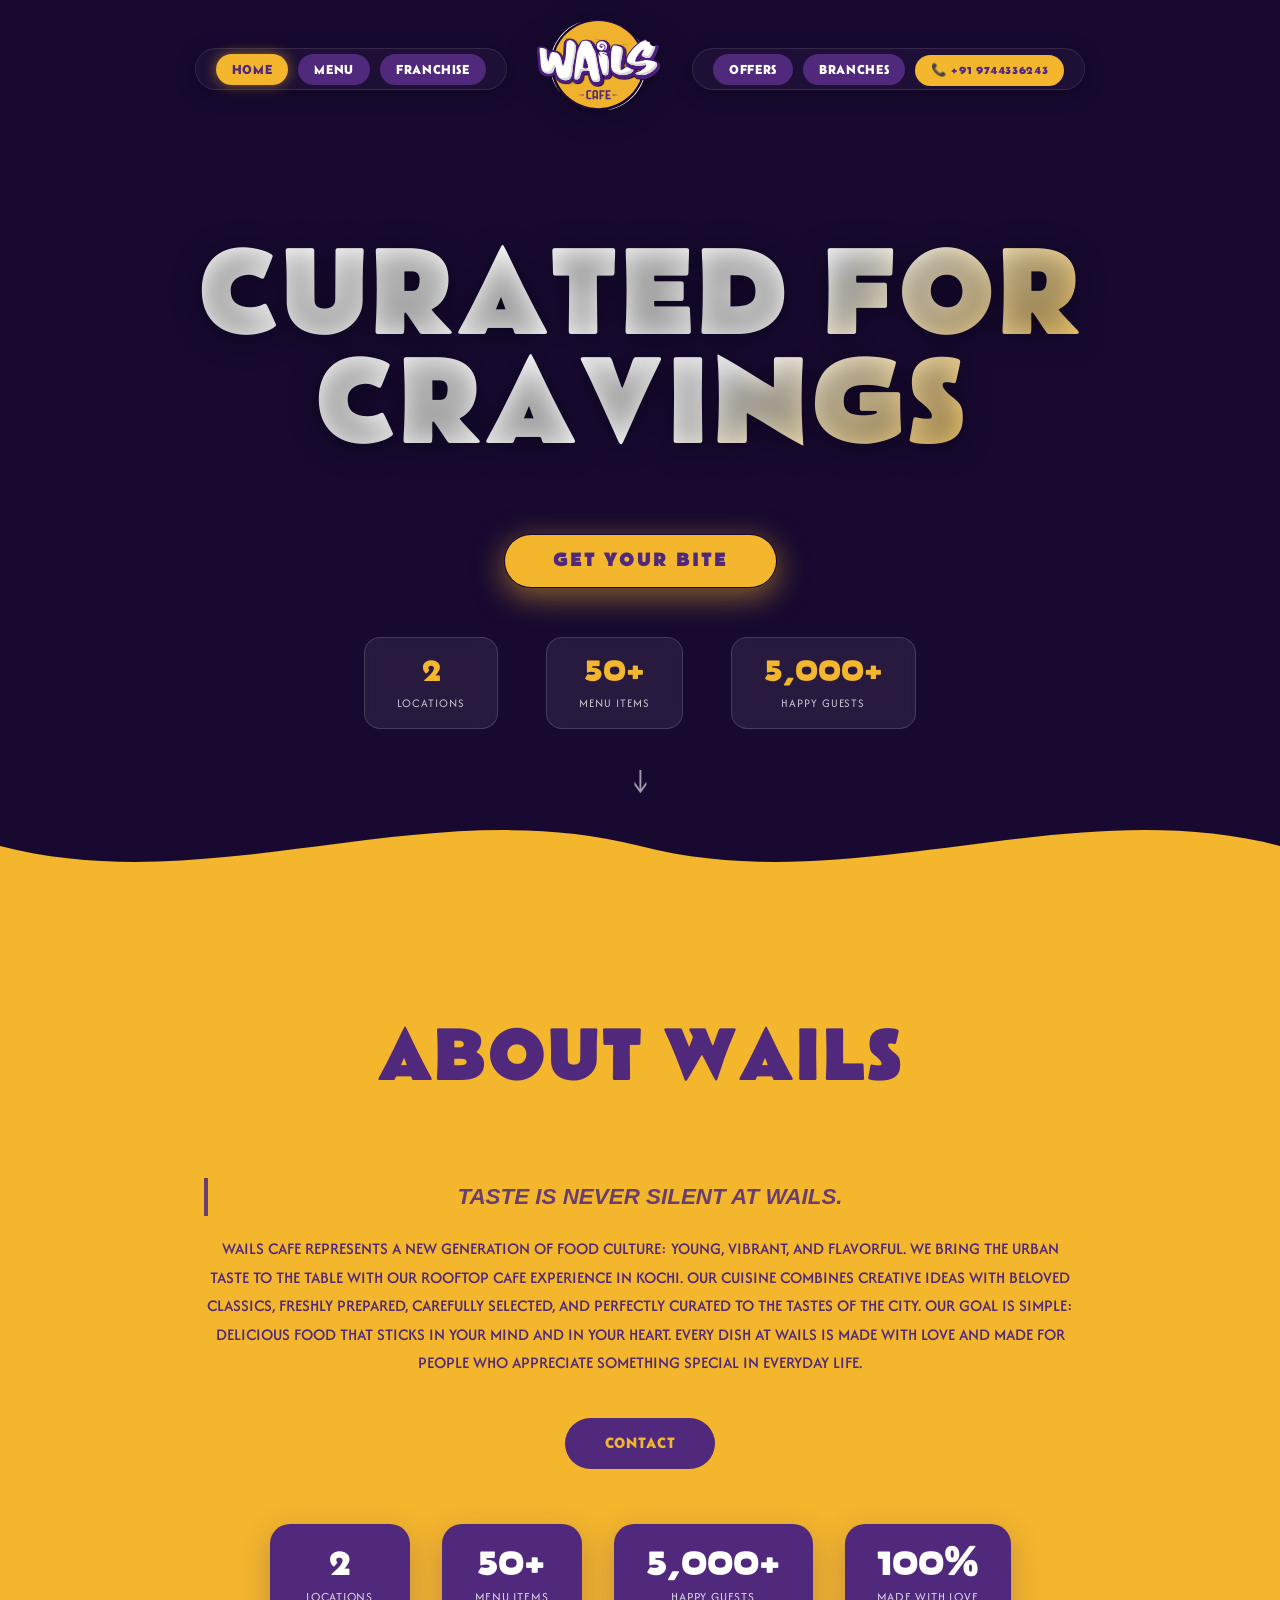
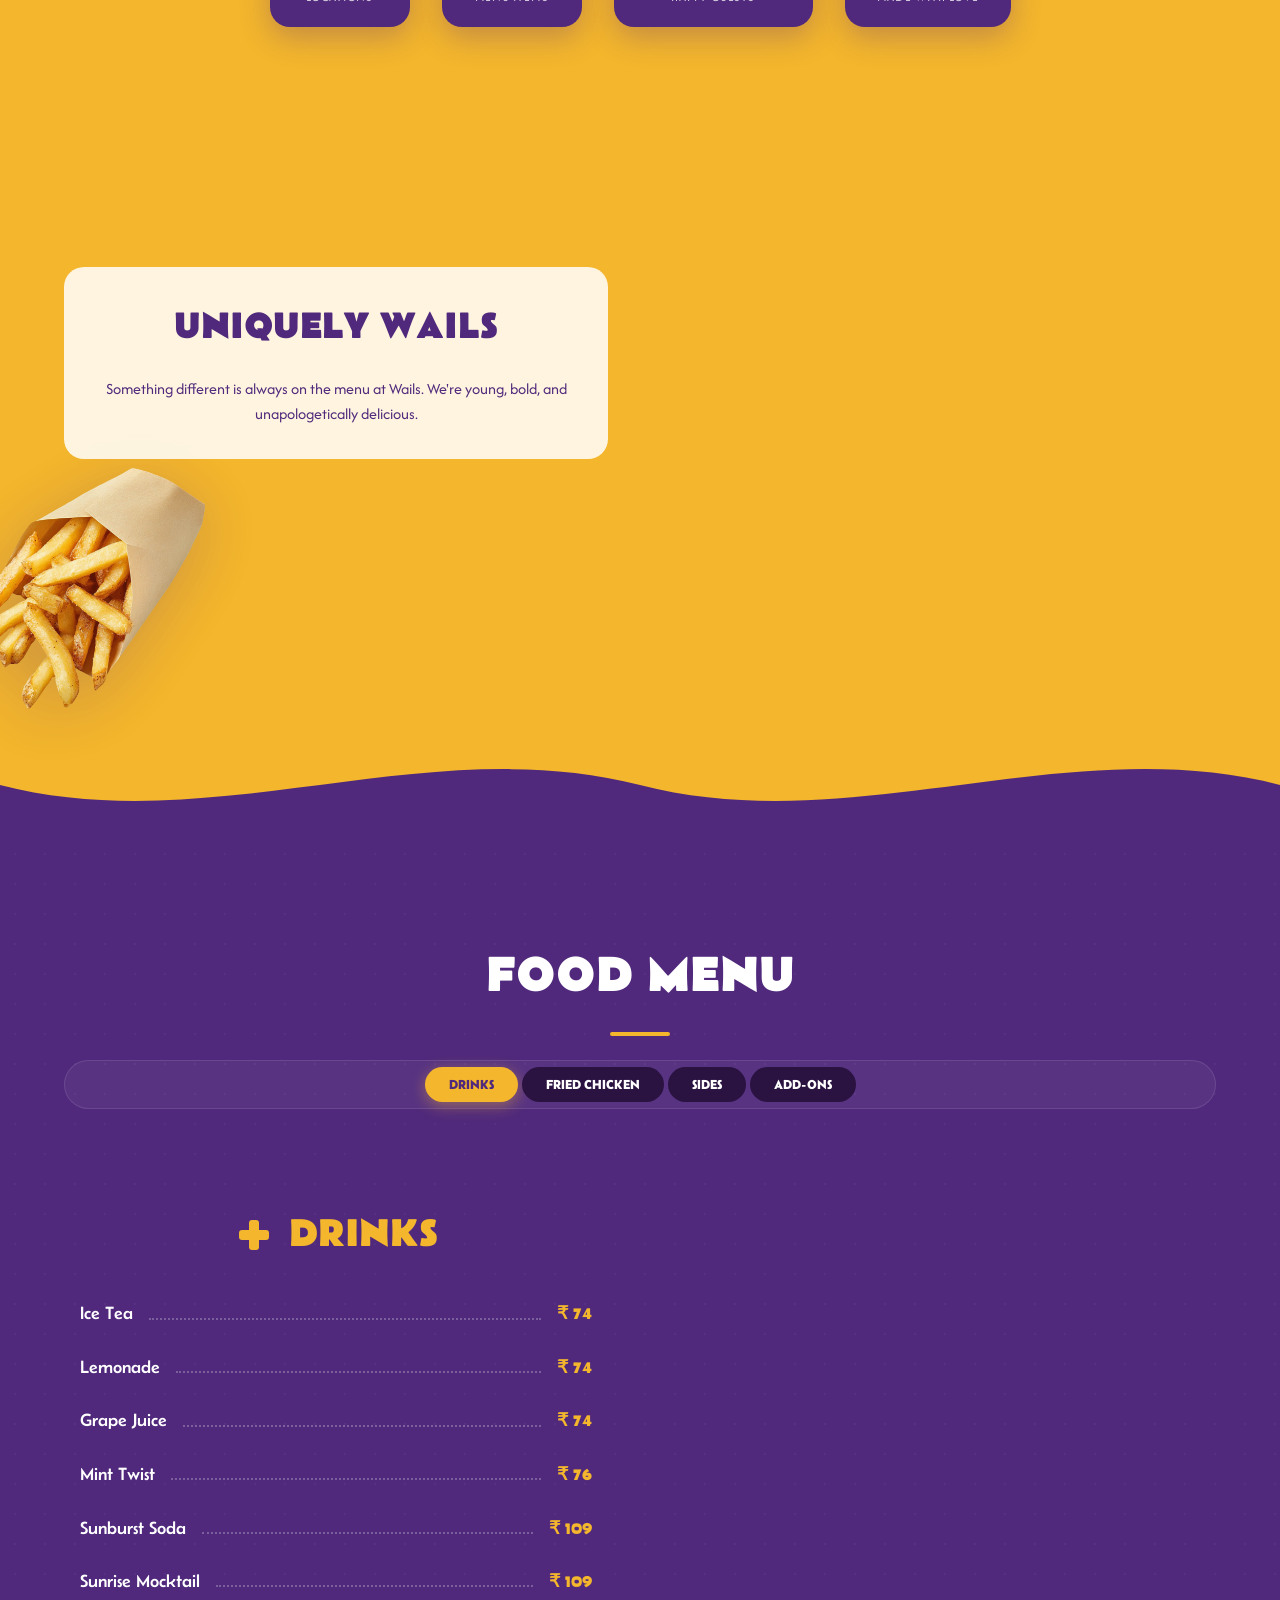
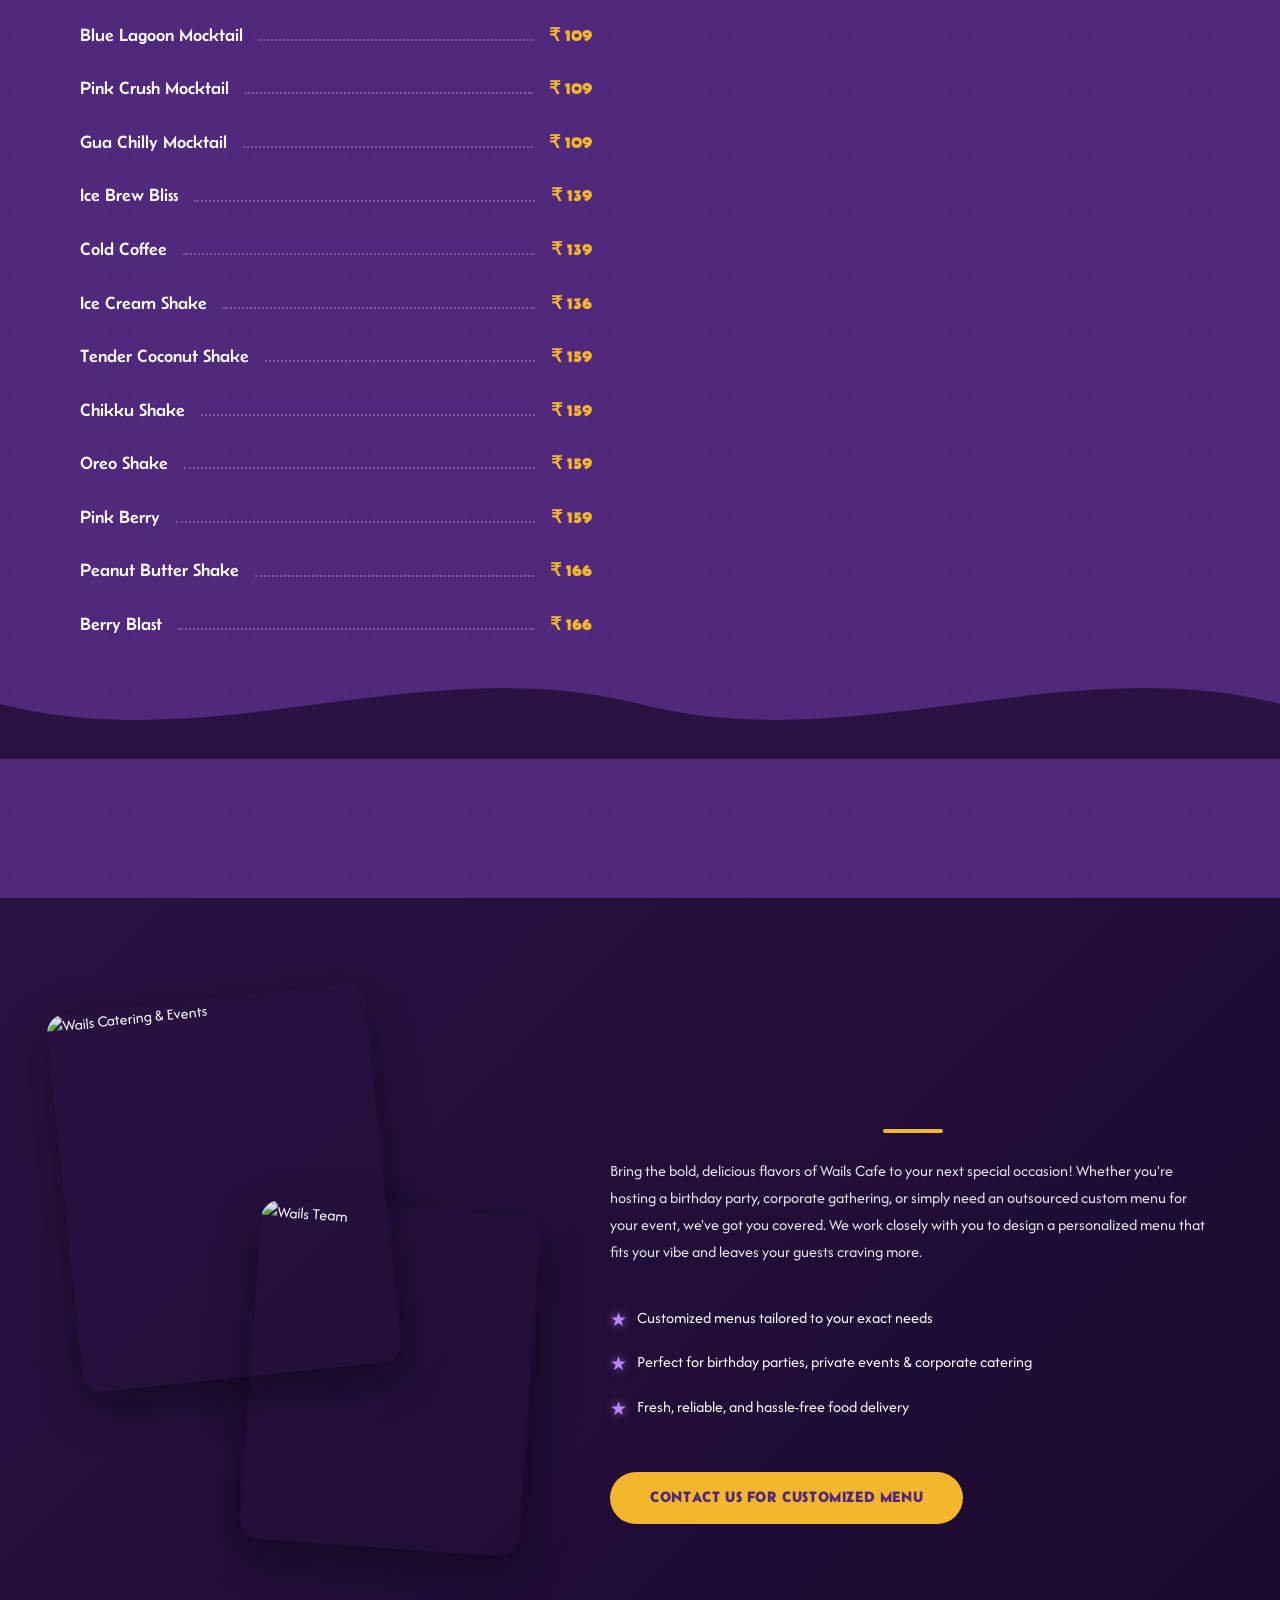
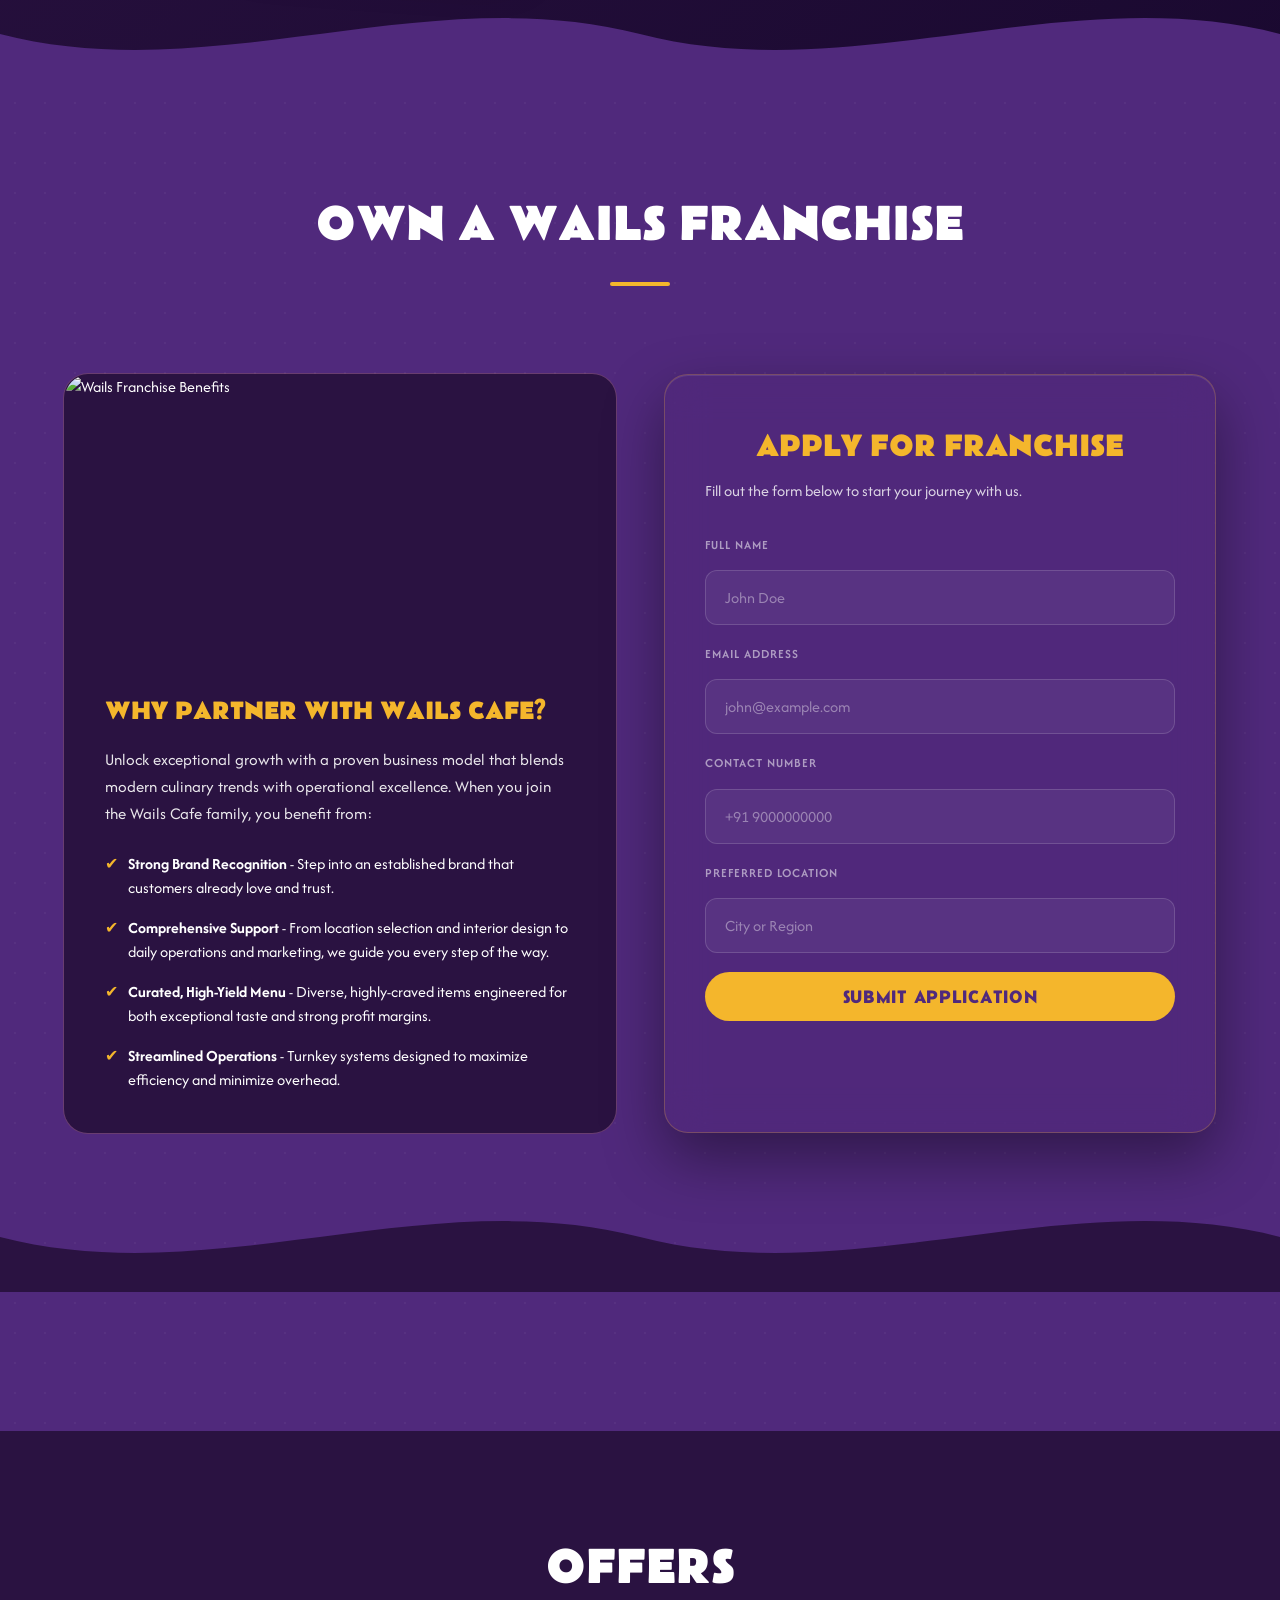
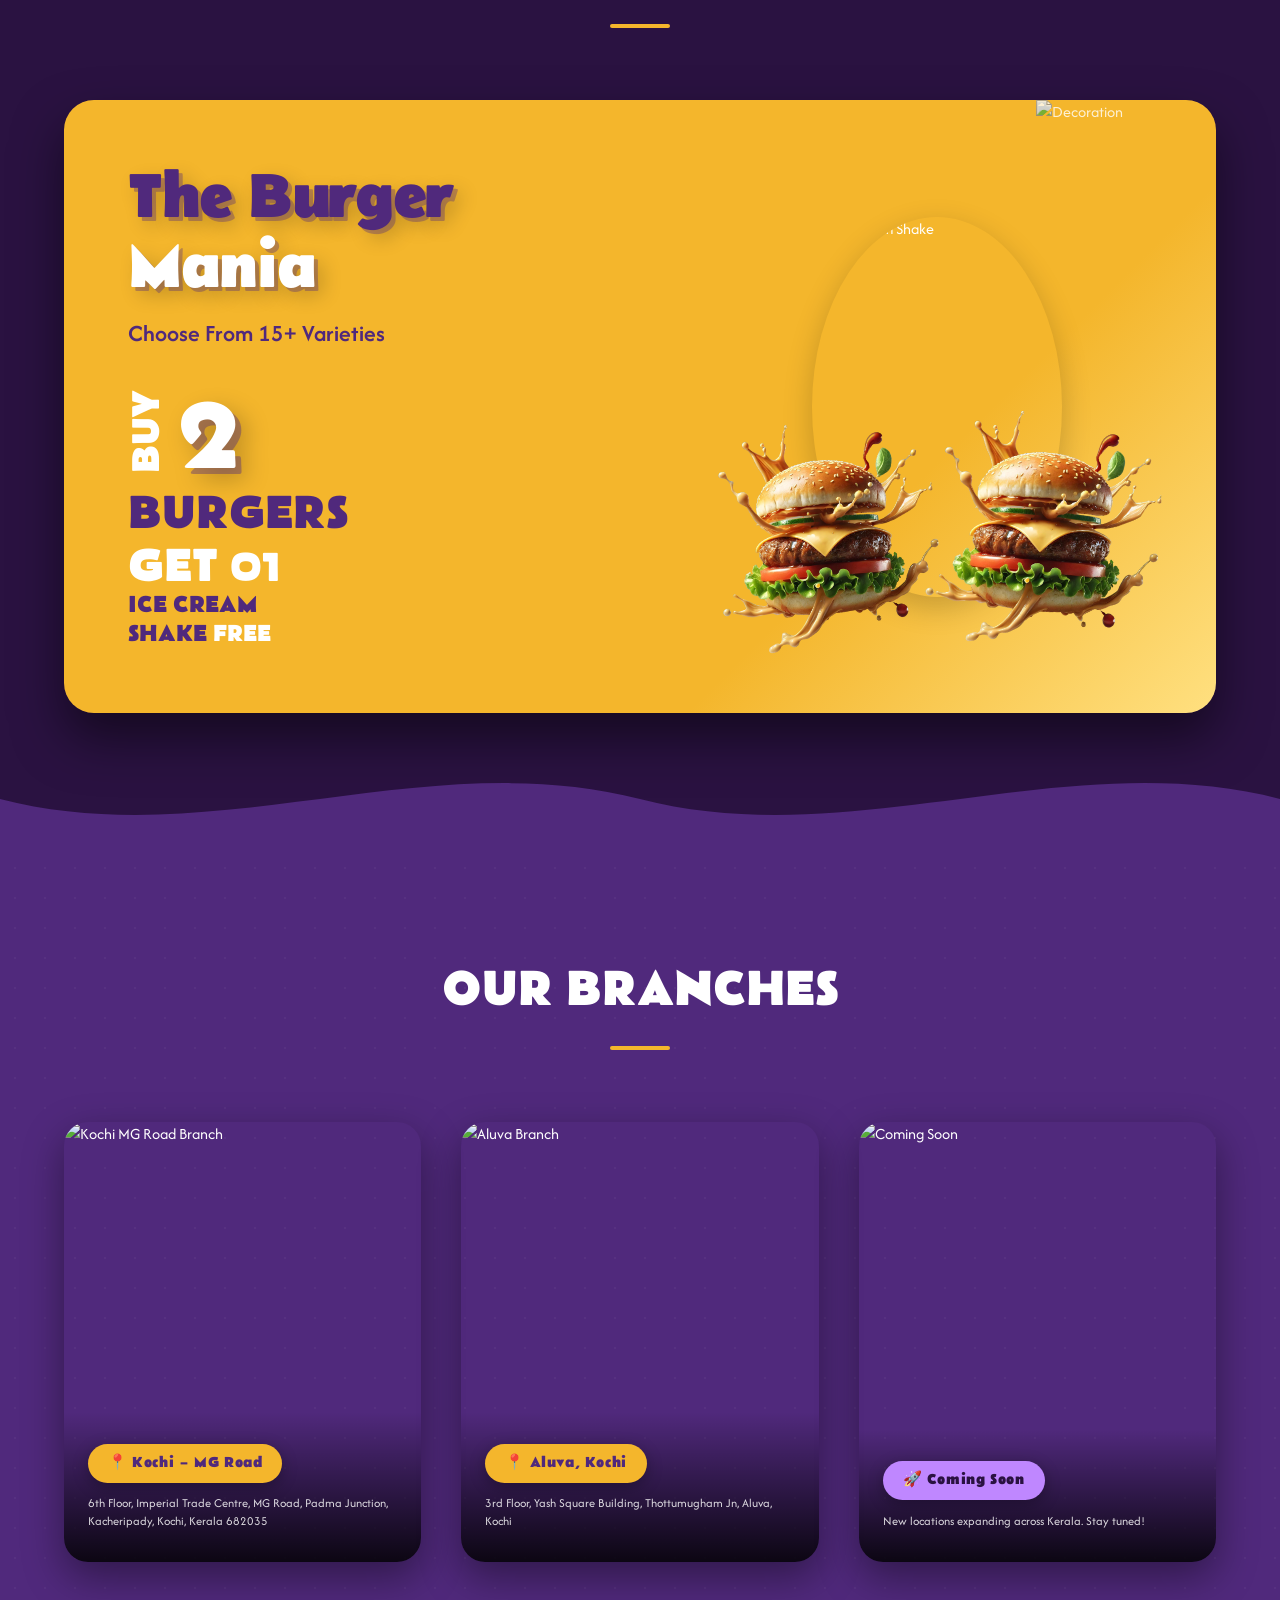
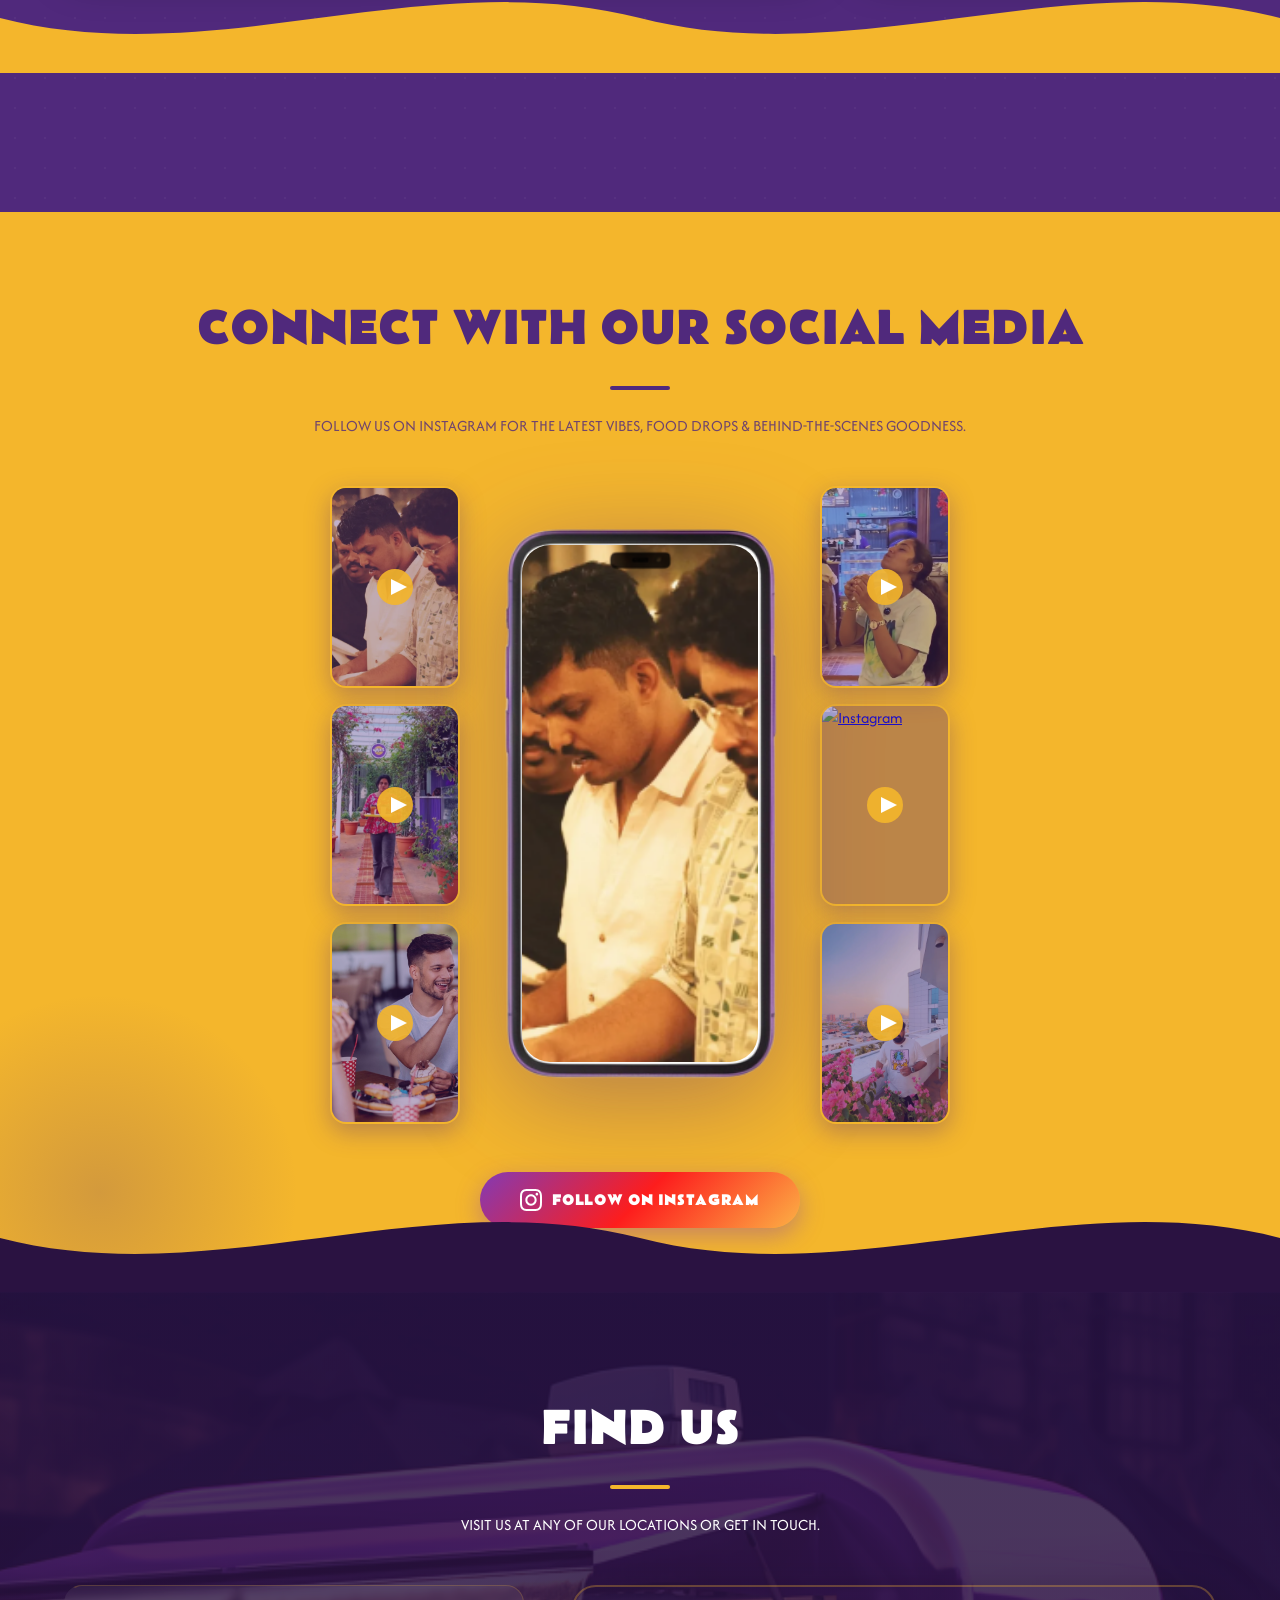
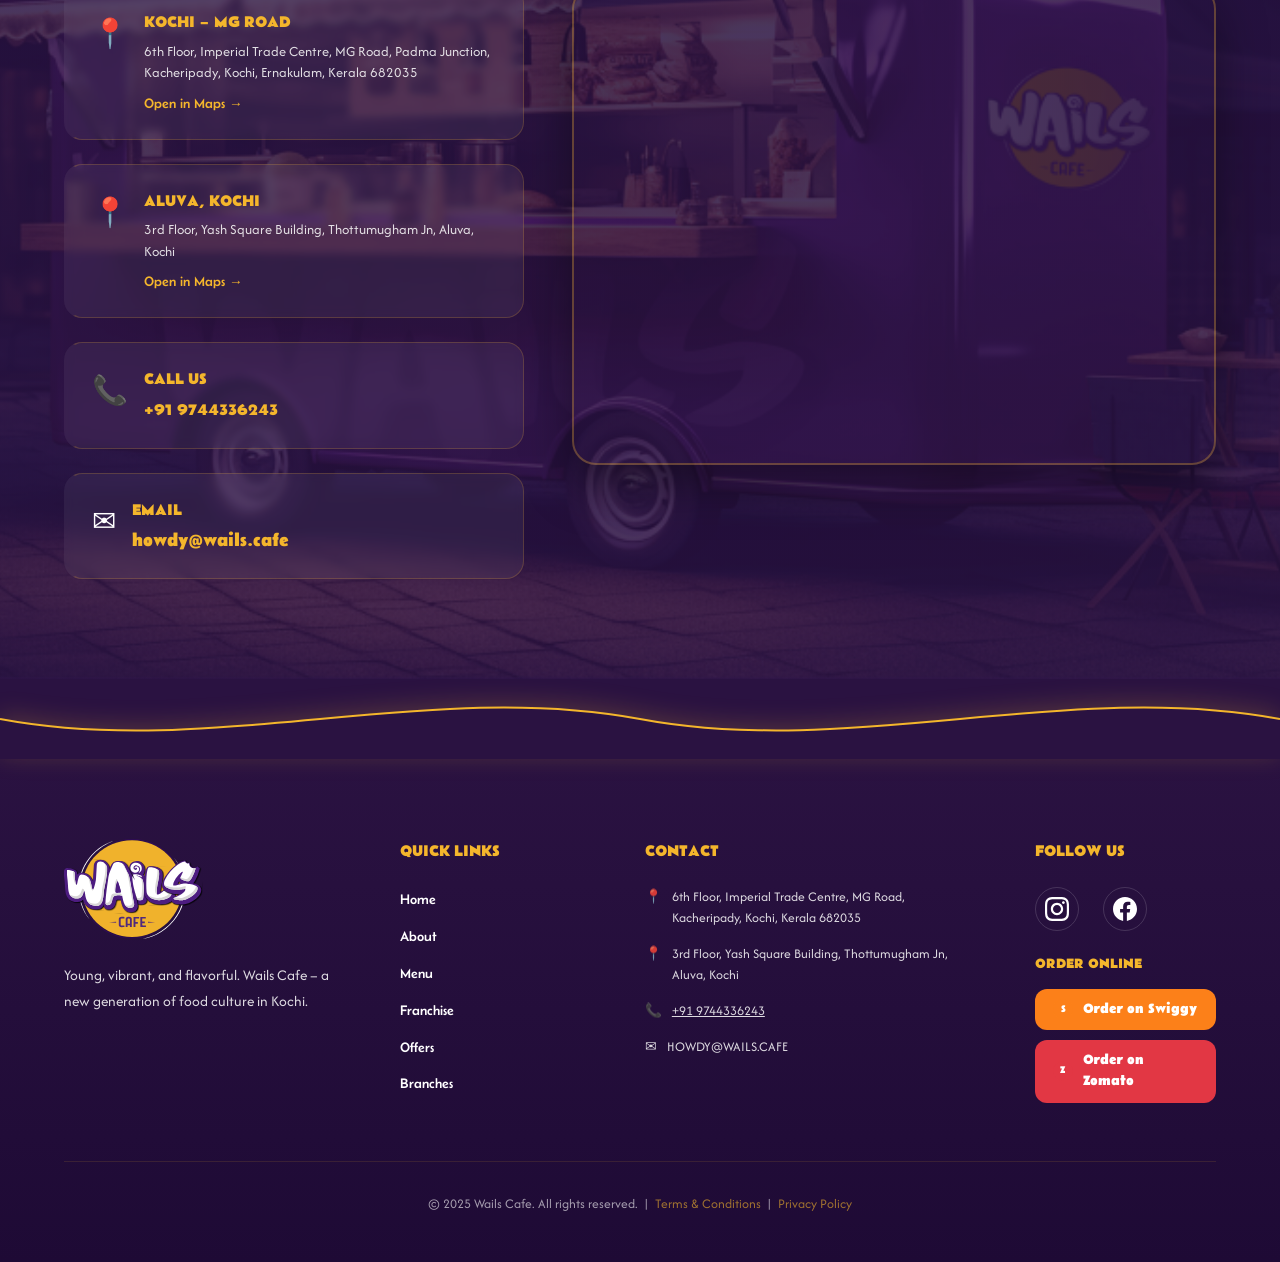
==== commit 7e501851: "Remove lagging cursor, implement pizza icon cursor, and center all section titles (properly excludin" ====
--- a/index.html
+++ b/index.html
@@ -17,9 +17,7 @@
 <!-- PAGE PROGRESS BAR -->
 <div class="progress-container"><div class="progress-bar" id="progress-bar"></div></div>
 
-<!-- CUSTOM CURSOR -->
-<div class="cursor-dot" id="cursor-dot"></div>
-<div class="cursor-ring" id="cursor-ring"></div>
+
 
 <!-- PARTICLE CANVAS -->
 <canvas id="particle-canvas"></canvas>
@@ -104,7 +102,7 @@
         <div class="hero-stat-label">Locations</div>
       </div>
       <div class="hero-stat">
-        <div class="hero-stat-number" data-count="50">0</div>
+        <div class="hero-stat-number" data-count="50" data-suffix="+">0</div>
         <div class="hero-stat-label">Menu Items</div>
       </div>
       <div class="hero-stat">
@@ -140,7 +138,7 @@
           <span class="about-badge-text">Locations</span>
         </div>
         <div class="about-badge">
-          <span class="about-badge-num" data-count="50">0</span>
+          <span class="about-badge-num" data-count="50" data-suffix="+">0</span>
           <span class="about-badge-text">Menu Items</span>
         </div>
         <div class="about-badge">
@@ -175,7 +173,7 @@
 <!-- FOOD MENU -->
 <section class="food-menu" id="menu">
   <div class="container">
-    <h2 class="section-title reveal anim-title"><span>Food Menu</span></h2>
+    <h2 class="section-title reveal"><span>Food Menu</span></h2>
     <div class="menu-tabs reveal">
       <button class="tab-btn active" data-category="drinks" id="tab-drinks">Drinks</button>
       <button class="tab-btn" data-category="fried_chicken" id="tab-fried_chicken">Fried Chicken</button>
@@ -237,7 +235,7 @@
 <!-- FRANCHISE -->
 <section class="franchise" id="franchise">
   <div class="container">
-    <h2 class="section-title reveal anim-title"><span>OWN A WAILS FRANCHISE</span></h2>
+    <h2 class="section-title reveal"><span>OWN A WAILS FRANCHISE</span></h2>
     <div class="franchise-grid reveal">
       <!-- Left side: Benefits Card -->
       <div class="franchise-card" style="height: 100%; display: flex; flex-direction: column;">
@@ -300,7 +298,7 @@
 <!-- OFFERS MENU -->
 <section class="events" id="offers">
   <div class="container">
-    <h2 class="section-title reveal anim-title"><span>Offers</span></h2>
+    <h2 class="section-title reveal"><span>Offers</span></h2>
     <div class="offer-banner reveal">
       <div class="offer-banner-content">
         <div class="offer-header">
@@ -339,7 +337,7 @@
 <!-- BRANCHES -->
 <section class="branches" id="branches">
   <div class="container">
-    <h2 class="section-title reveal anim-title"><span>OUR BRANCHES</span></h2>
+    <h2 class="section-title reveal"><span>OUR BRANCHES</span></h2>
     <div class="branches-grid reveal">
       <div class="branch-card">
         <img src="assets/2.jpeg" alt="Kochi MG Road Branch">
@@ -376,7 +374,7 @@
 <!-- SOCIAL MEDIA -->
 <section class="social-media social-media-yellow">
   <div class="container">
-    <h2 class="section-title reveal anim-title" style="color:var(--primary-purple);"><span>CONNECT WITH OUR SOCIAL MEDIA</span></h2>
+    <h2 class="section-title reveal" style="color:var(--primary-purple);"><span>CONNECT WITH OUR SOCIAL MEDIA</span></h2>
     <p class="section-subtitle reveal" style="color:var(--primary-purple);opacity:0.8;">Follow us on Instagram for the latest vibes, food drops &amp; behind-the-scenes goodness.</p>
 
     <!-- MOBILE MOCKUP DISPLAY -->
--- a/style.css
+++ b/style.css
@@ -173,7 +173,7 @@
 .wave-divider-bottom svg {
   display: block;
   width: 100%;
-  height: 80px;
+  height: 110px;
 }
 
 /* ── ABOUT ── */
@@ -221,9 +221,25 @@
   display: grid; grid-template-columns: 1fr 1fr;
   gap: 4rem; align-items: center;
 }
-.uniquely-text { position: relative; z-index: 10; background: rgba(255,255,255,0.85); padding: 1.5rem; border-radius: 16px; backdrop-filter: blur(8px); }
-.uniquely-text h3 { font-size: clamp(2rem, 4vw, 3.5rem); color: var(--primary-purple); margin-bottom: 1.5rem; }
-.uniquely-text p { font-size: 1rem; color: var(--primary-purple); line-height: 1.6; }
+.uniquely-text { 
+  position: relative; z-index: 10; 
+  background: rgba(255,255,255,0.85); 
+  padding: 2rem; border-radius: 20px; 
+  backdrop-filter: blur(12px);
+  text-align: center;
+}
+.uniquely-text h3 { 
+  font-size: clamp(1.8rem, 3vw, 2.8rem); 
+  color: var(--primary-purple); 
+  margin-bottom: 1.2rem; 
+  text-align: center;
+}
+.uniquely-text p { 
+  font-size: 1rem; 
+  color: var(--primary-purple); 
+  line-height: 1.6; 
+  text-align: center;
+}
 .blob-image-container {
   position: relative;
   border-radius: 50% 40% 60% 40%;
@@ -249,10 +265,16 @@
   position: relative; 
 }
 .section-title {
-  font-size: clamp(2.5rem, 6vw, 5rem);
+  font-size: clamp(1.8rem, 4vw, 3.2rem);
   text-align: center;
-  margin-bottom: 1rem;
+  margin-bottom: 1.5rem;
   color: var(--text-white);
+  position: relative;
+  z-index: 10;
+  transform: none !important; 
+  display: flex;
+  justify-content: center;
+  width: 100%;
 }
 .section-subtitle {
   text-align: center;
@@ -288,7 +310,7 @@
 }
 .menu-content { display: grid; grid-template-columns: 1fr 1fr; gap: 4rem; align-items: start; }
 .category-header, .menu-sub-header {
-  display: flex; align-items: center; gap: 15px;
+  display: flex; align-items: center; justify-content: center; gap: 15px;
   margin-bottom: 1.5rem; margin-top: 2rem;
 }
 .category-header h3, .menu-sub-header h3 {
@@ -376,6 +398,7 @@
   color: var(--accent-yellow);
   font-size: 2rem;
   margin-bottom: 0.5rem;
+  text-align: center;
 }
 .form-group {
   display: flex;
@@ -686,7 +709,7 @@
 .footer-bottom { border-top: 1px solid rgba(255,255,255,0.1); margin-top: 3rem; padding-top: 2rem; text-align: center; opacity: 0.6; font-size: 0.85rem; }
 
 /* ── REVEAL ANIMATIONS ── */
-.reveal { opacity: 0; transform: translateY(40px); transition: all 0.8s cubic-bezier(0.4,0,0.2,1); }
+.reveal { opacity: 0; transform: translateY(20px); transition: all 0.8s cubic-bezier(0.23, 1, 0.32, 1); }
 .reveal.active { opacity: 1; transform: translateY(0); }
 
 /* ── RESPONSIVE ── */
@@ -1678,31 +1701,12 @@
    ✨ ENHANCEMENT WAVE 2 – PREMIUM POLISH
 ════════════════════════════════════════════ */
 
-/* ── CUSTOM CURSOR ── */
-*, *::before, *::after { cursor: none !important; }
-
-.cursor-dot {
-  width: 8px; height: 8px;
-  background: var(--accent-yellow);
-  border-radius: 50%;
-  position: fixed; pointer-events: none;
-  top: 0; left: 0; z-index: 99999;
-  transform: translate(-50%, -50%);
-  transition: transform 0.08s ease;
-}
-.cursor-ring {
-  width: 36px; height: 36px;
-  border: 2px solid rgba(244,182,44,0.6);
-  border-radius: 50%;
-  position: fixed; pointer-events: none;
-  top: 0; left: 0; z-index: 99998;
-  transform: translate(-50%, -50%);
-  transition: transform 0.18s ease, width 0.3s ease, height 0.3s ease, border-color 0.3s ease;
-}
-.cursor-ring.hovered {
-  width: 56px; height: 56px;
-  border-color: var(--accent-yellow);
-  background: rgba(244,182,44,0.08);
+/* ── CUSTOM FOOD CURSOR ── */
+body, a, button, .branch-card, .side-insta-card, .offer-banner, .address-card {
+  cursor: url("data:image/svg+xml;utf8,<svg xmlns='http://www.w3.org/2000/svg' width='32' height='32' style='font-size:24px;'><text y='22'>🍕</text></svg>"), auto !important;
+}
+a:hover, button:hover {
+  cursor: url("data:image/svg+xml;utf8,<svg xmlns='http://www.w3.org/2000/svg' width='32' height='32' style='font-size:24px;'><text y='22'>🍕</text></svg>"), pointer !important;
 }
 
 /* ── FLOATING PARTICLE CANVAS ── */
@@ -2072,10 +2076,12 @@
 /* ── SMOOTH IMAGE CLIP REVEAL ── */
 .reveal-clip {
   clip-path: inset(0 0 100% 0);
-  transition: clip-path 1.2s cubic-bezier(0.77, 0, 0.175, 1);
+  transition: clip-path 1.2s cubic-bezier(0.77, 0, 0.175, 1), opacity 0.8s ease;
+  opacity: 0;
 }
 .reveal-clip.active {
   clip-path: inset(0 0 0% 0);
+  opacity: 1;
 }
 
 /* ── PARALLAX FLOATING SHAPES ── */
@@ -2208,15 +2214,18 @@
 
 /* ── SECTION HEADING STAGGER ── */
 .section-title {
-  overflow: hidden;
+  overflow: visible;
 }
 .section-title span {
   display: inline-block;
-  transform: translateY(100%);
-  transition: transform 0.8s cubic-bezier(0.23, 1, 0.32, 1);
+  transform: translateY(110%);
+  opacity: 0;
+  transition: transform 0.8s cubic-bezier(0.23, 1, 0.32, 1), opacity 0.8s ease;
+  text-align: center;
 }
 .section-title.active span {
   transform: translateY(0);
+  opacity: 1;
 }
 
 /* ── MENU PRICE GLOW ── */
